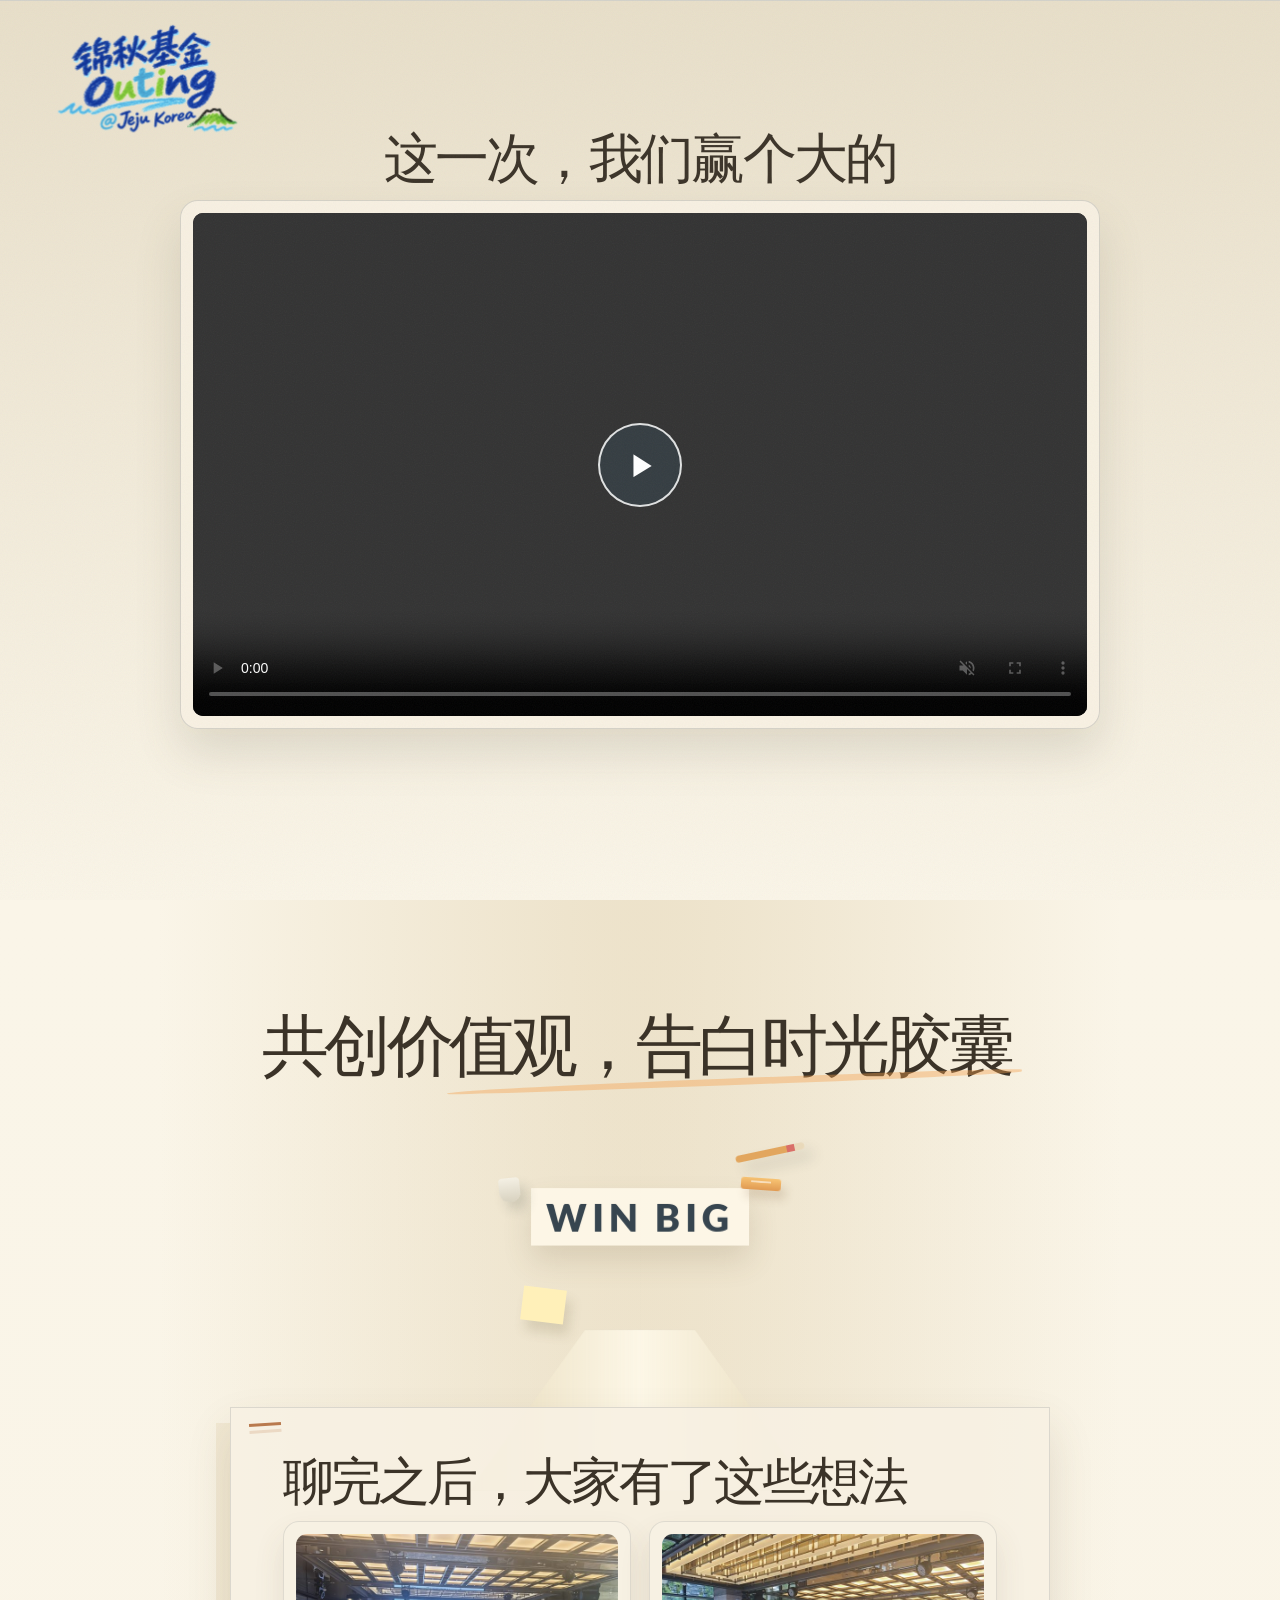
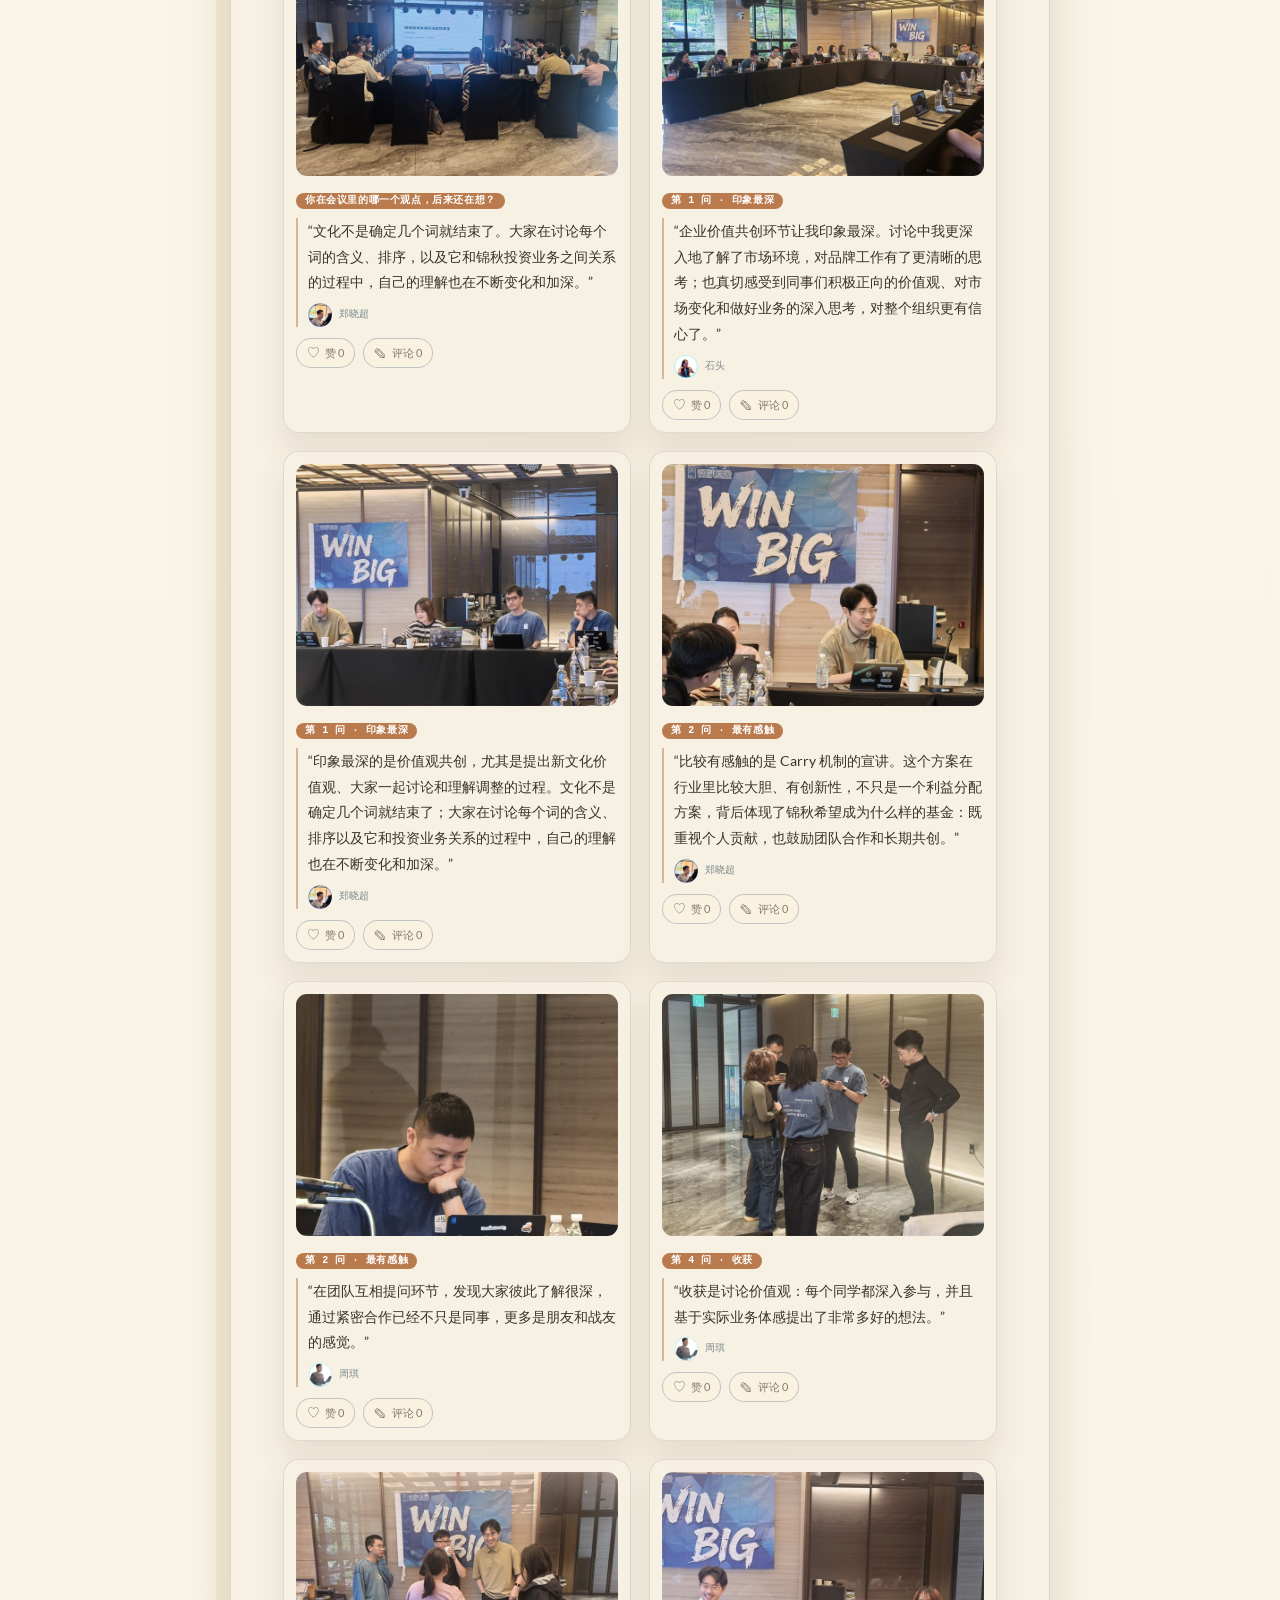
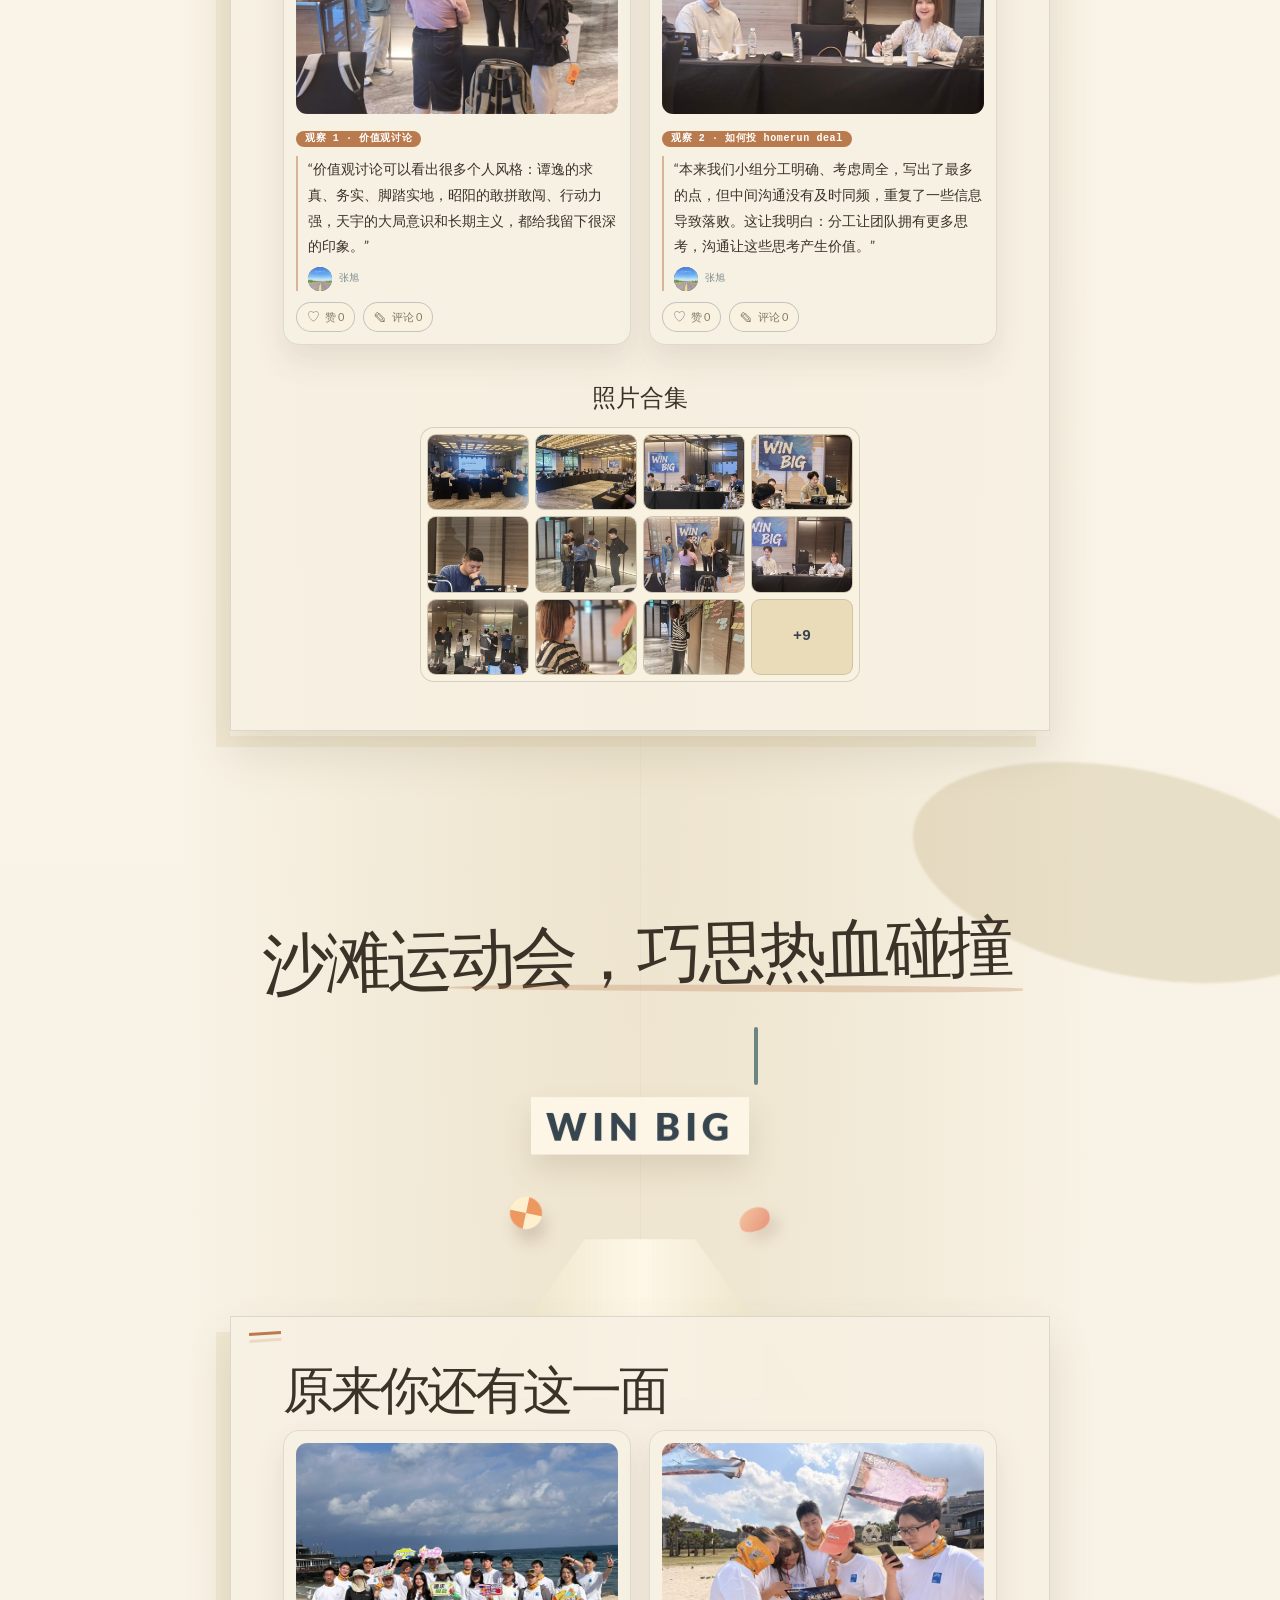
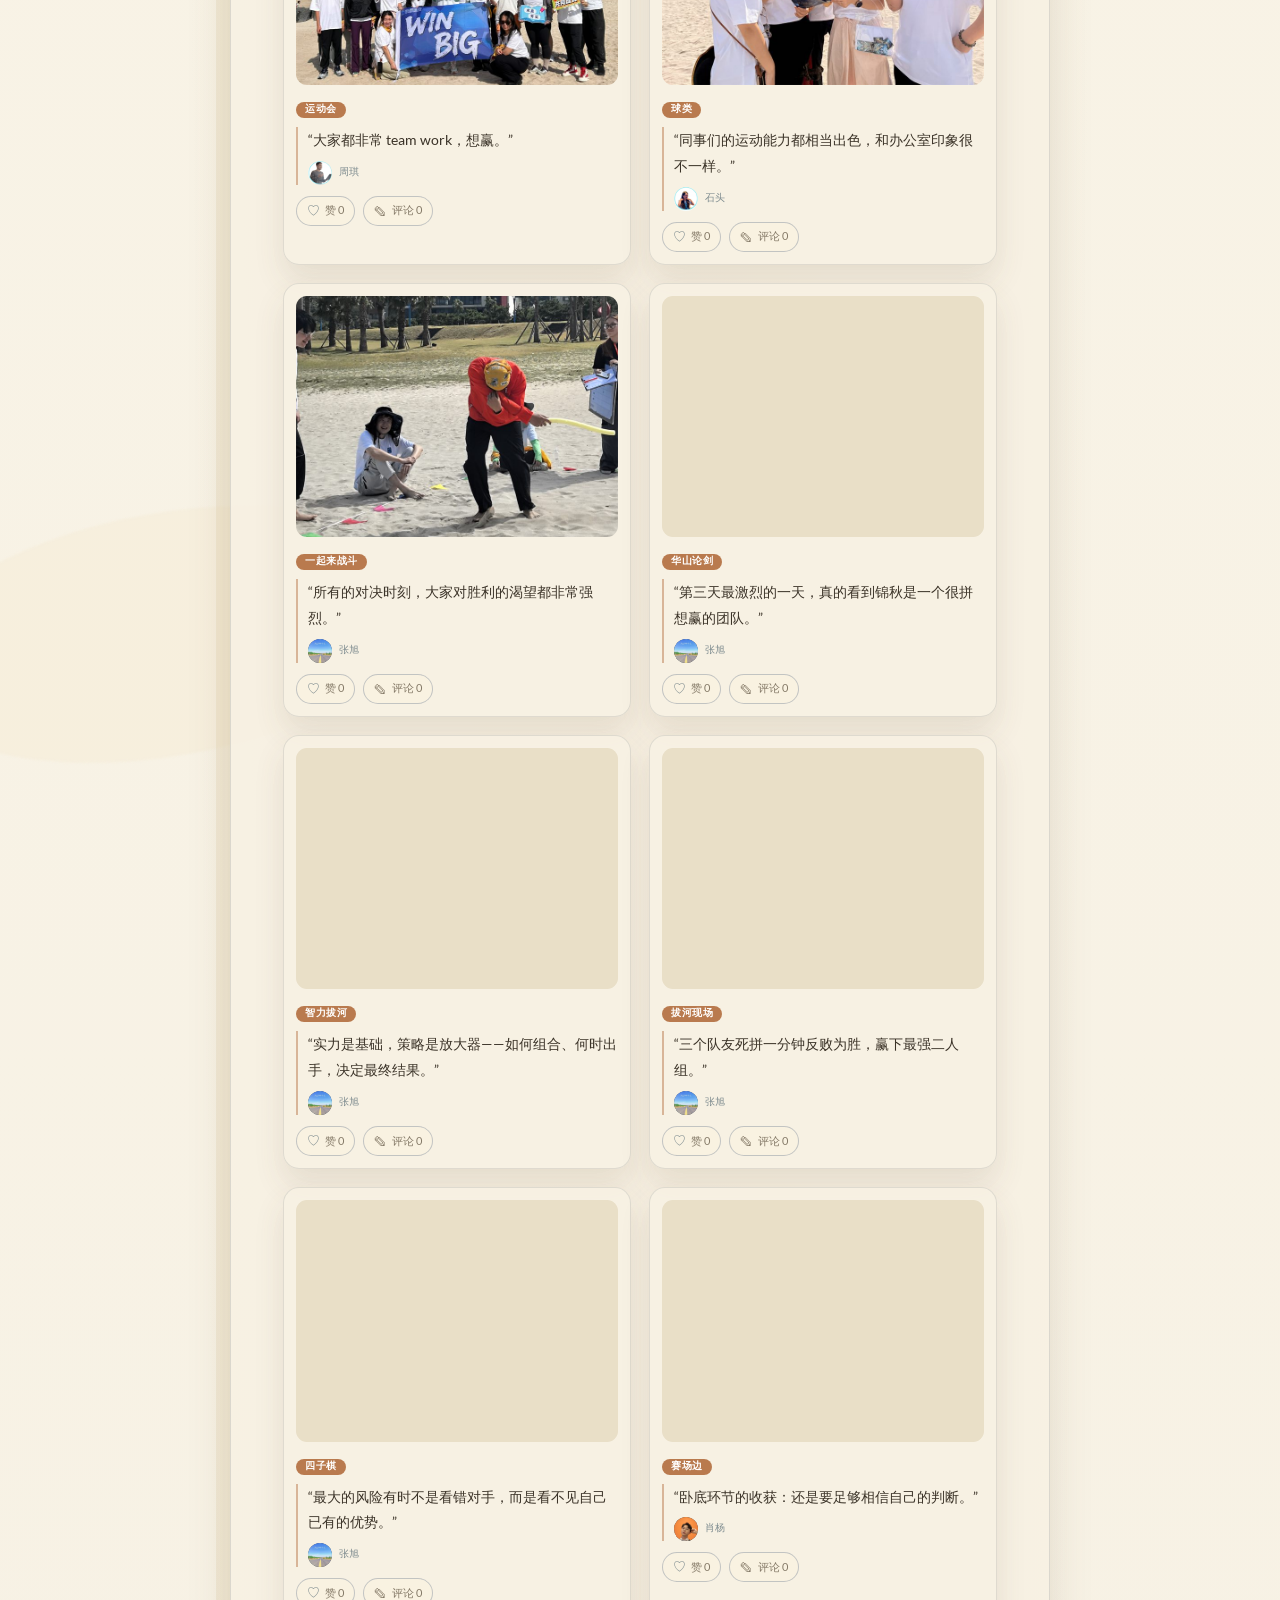
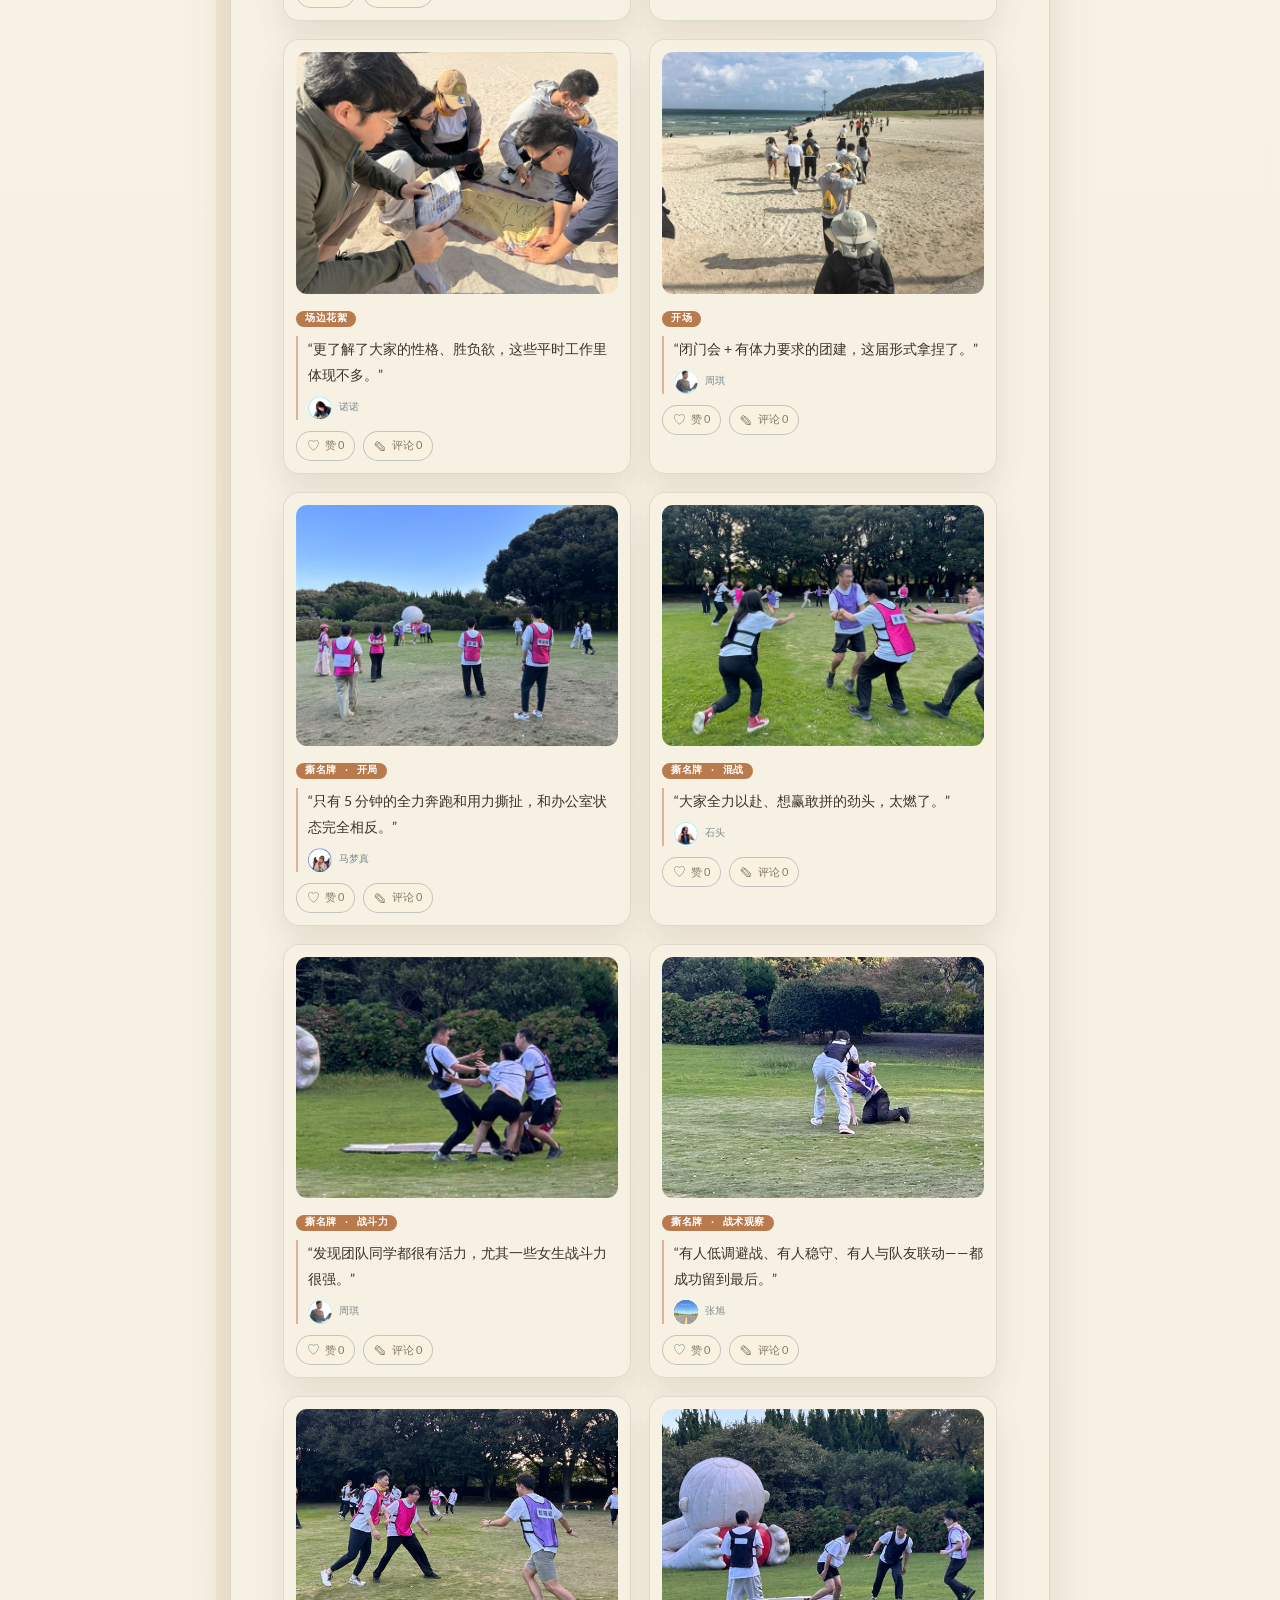
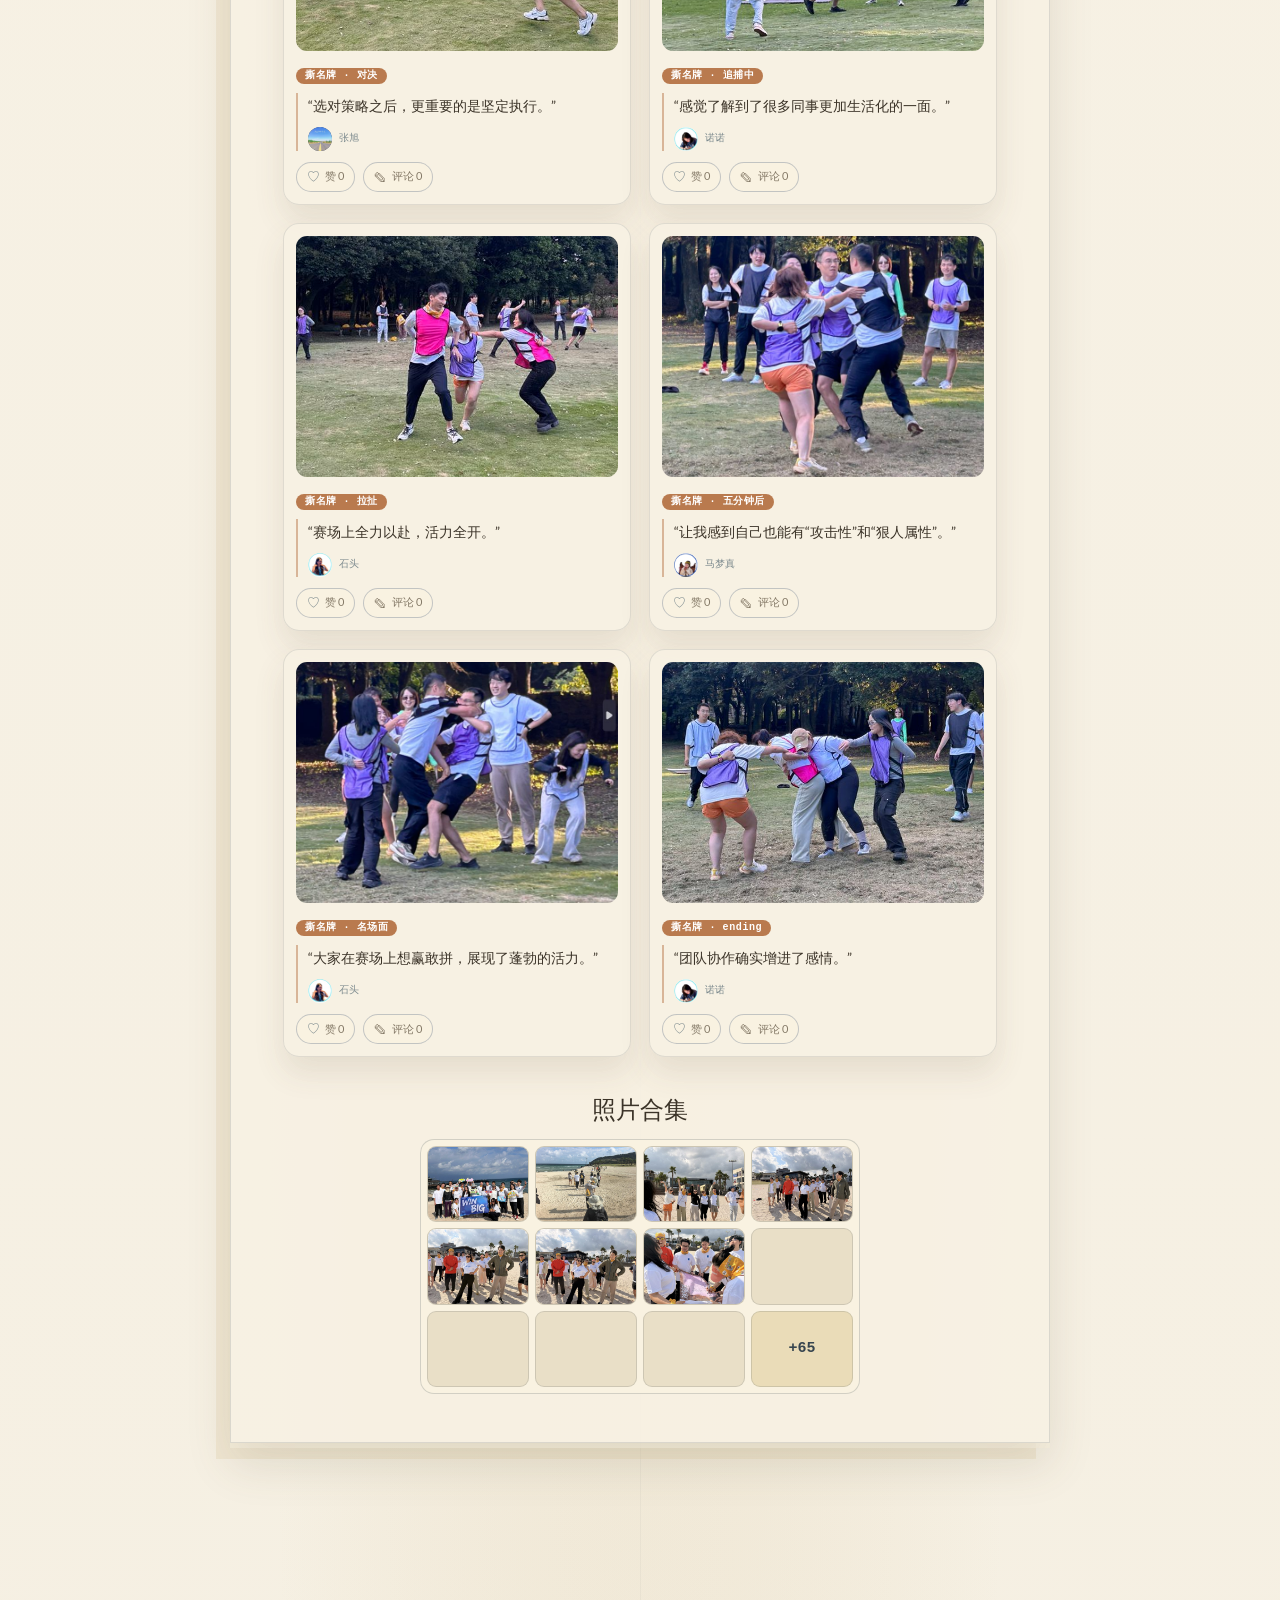
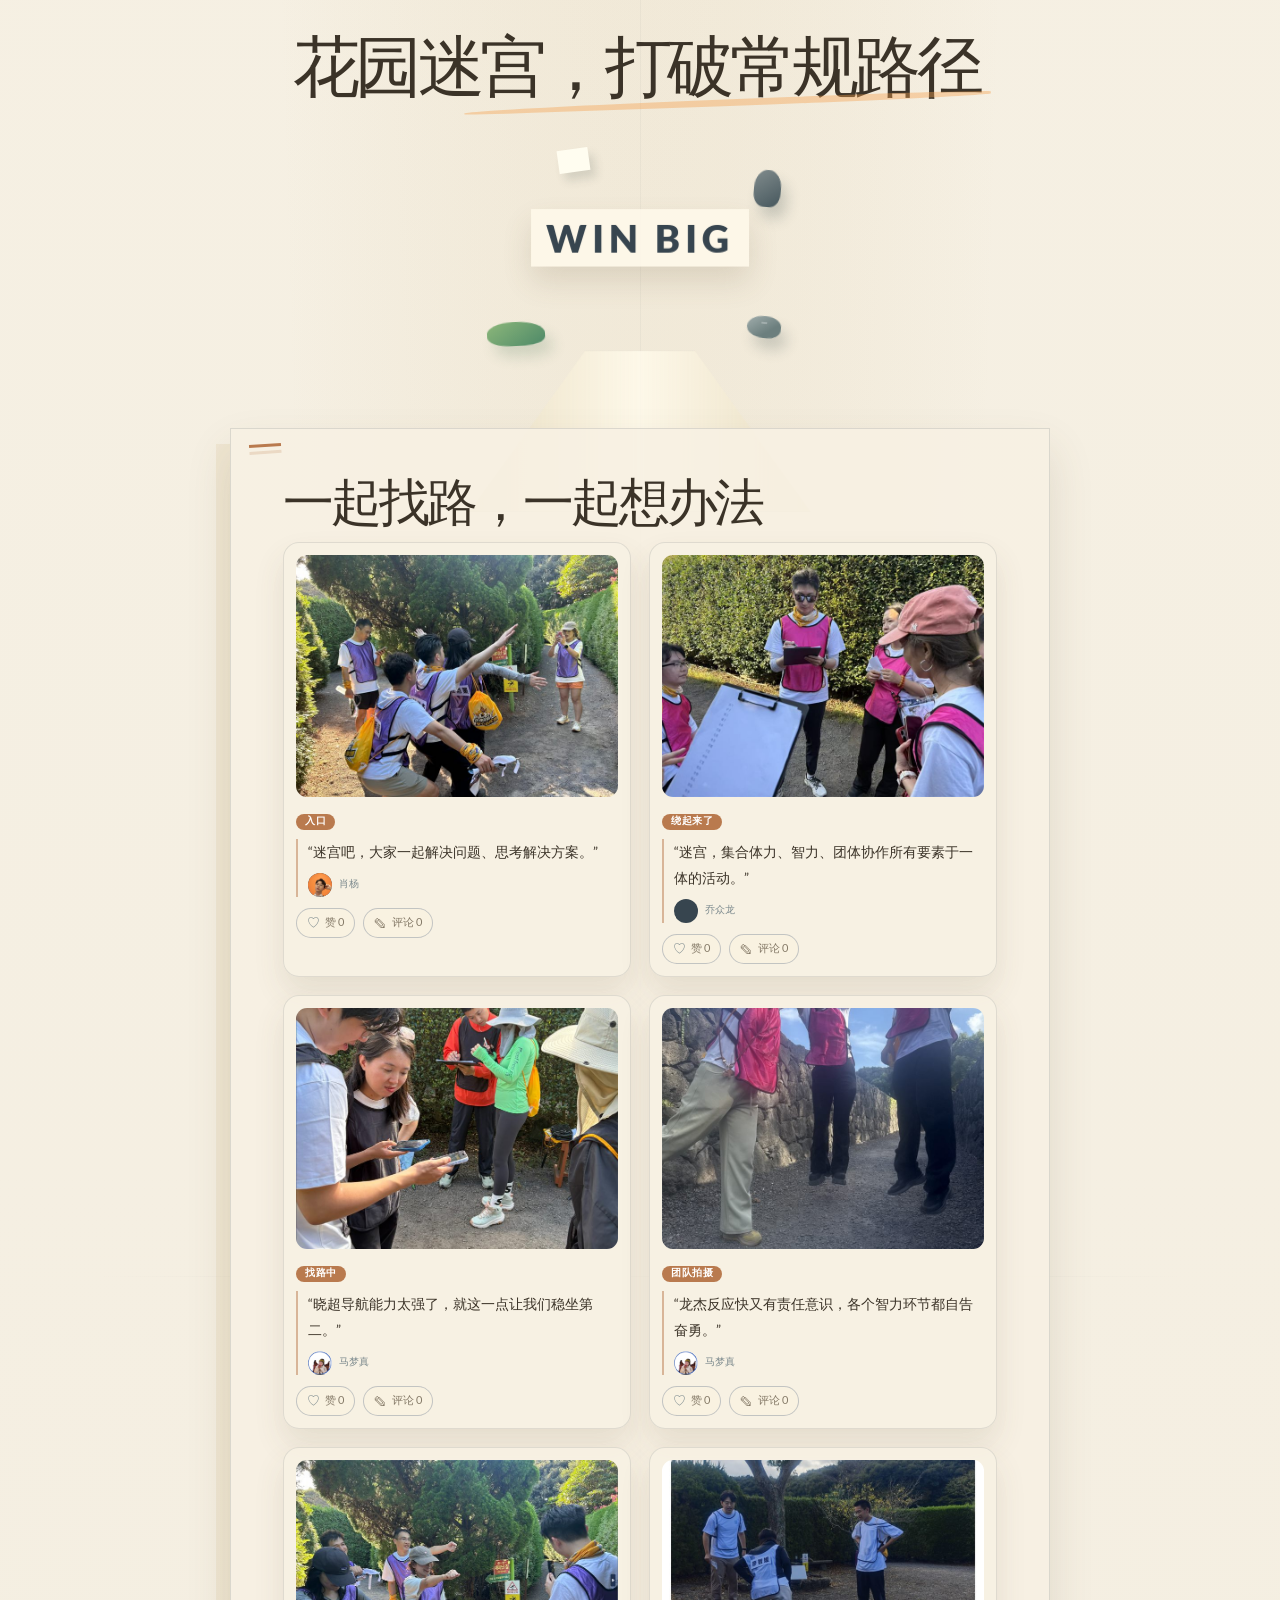
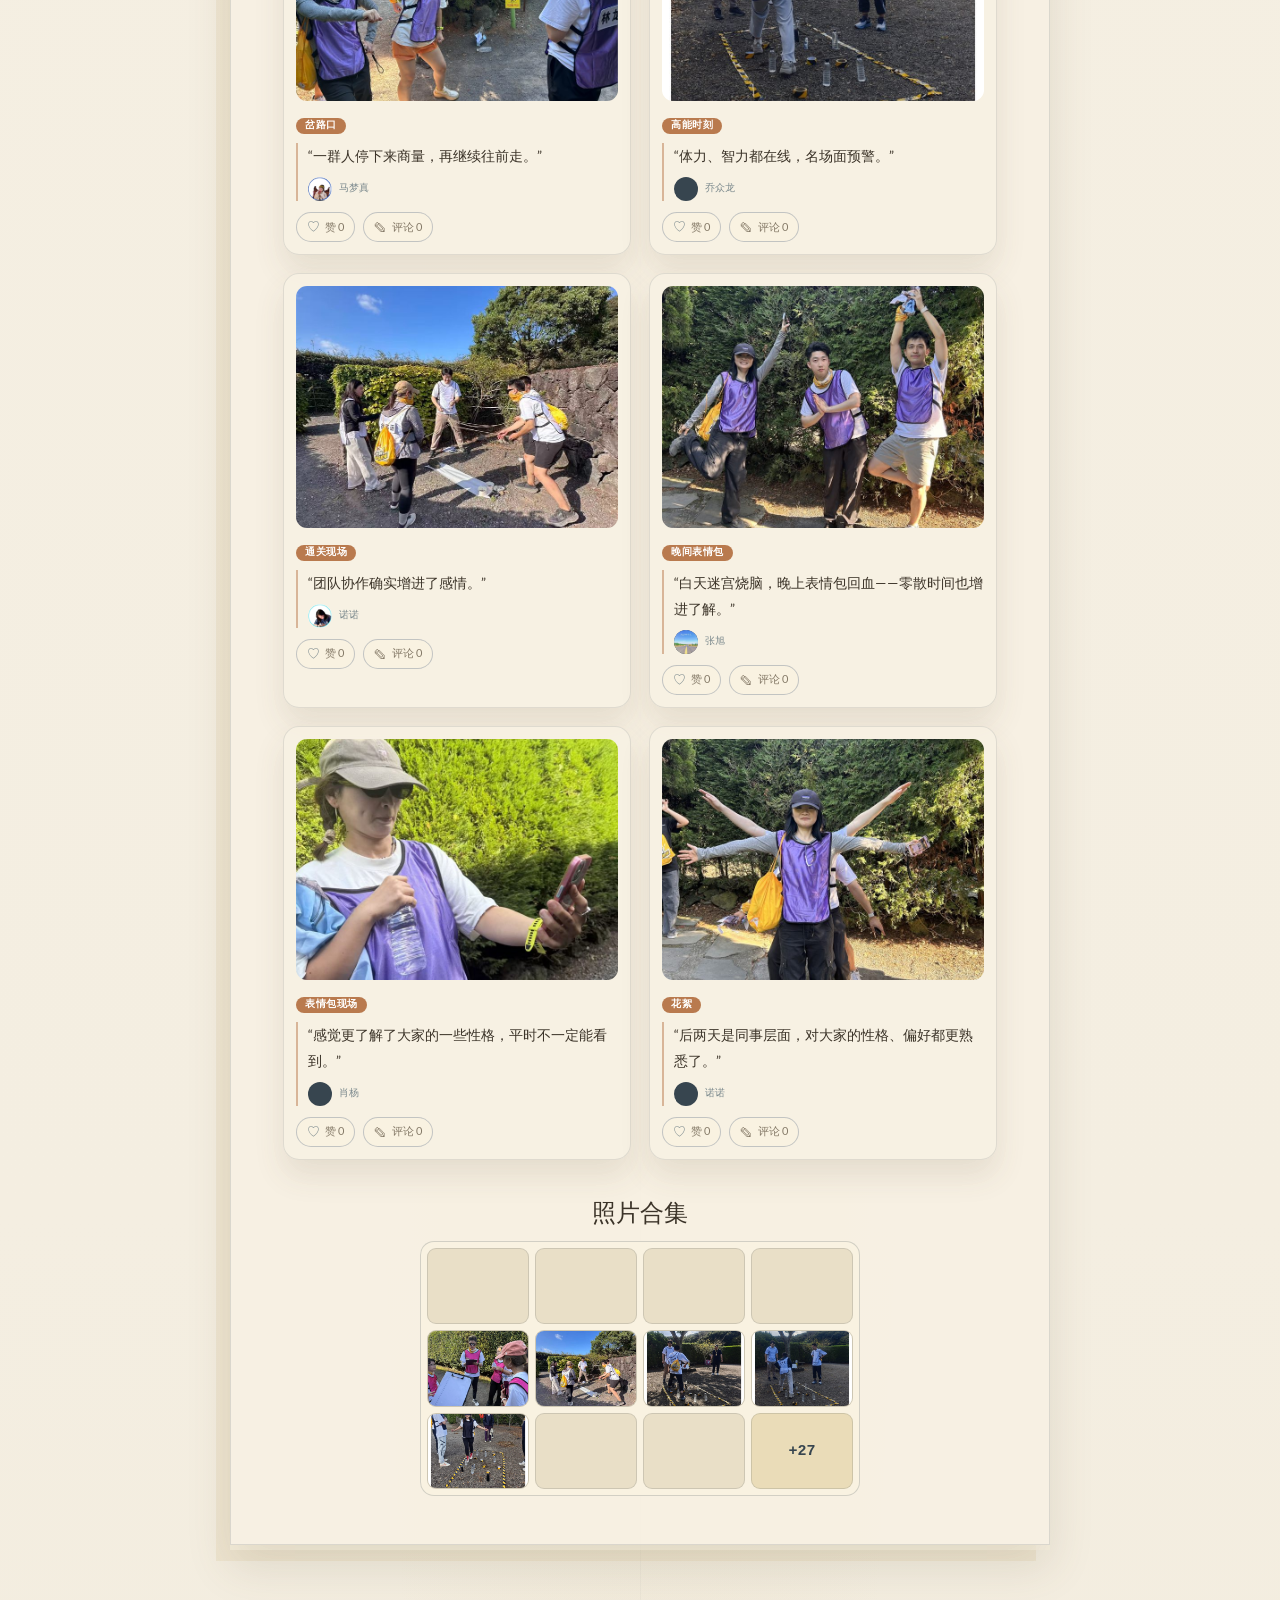
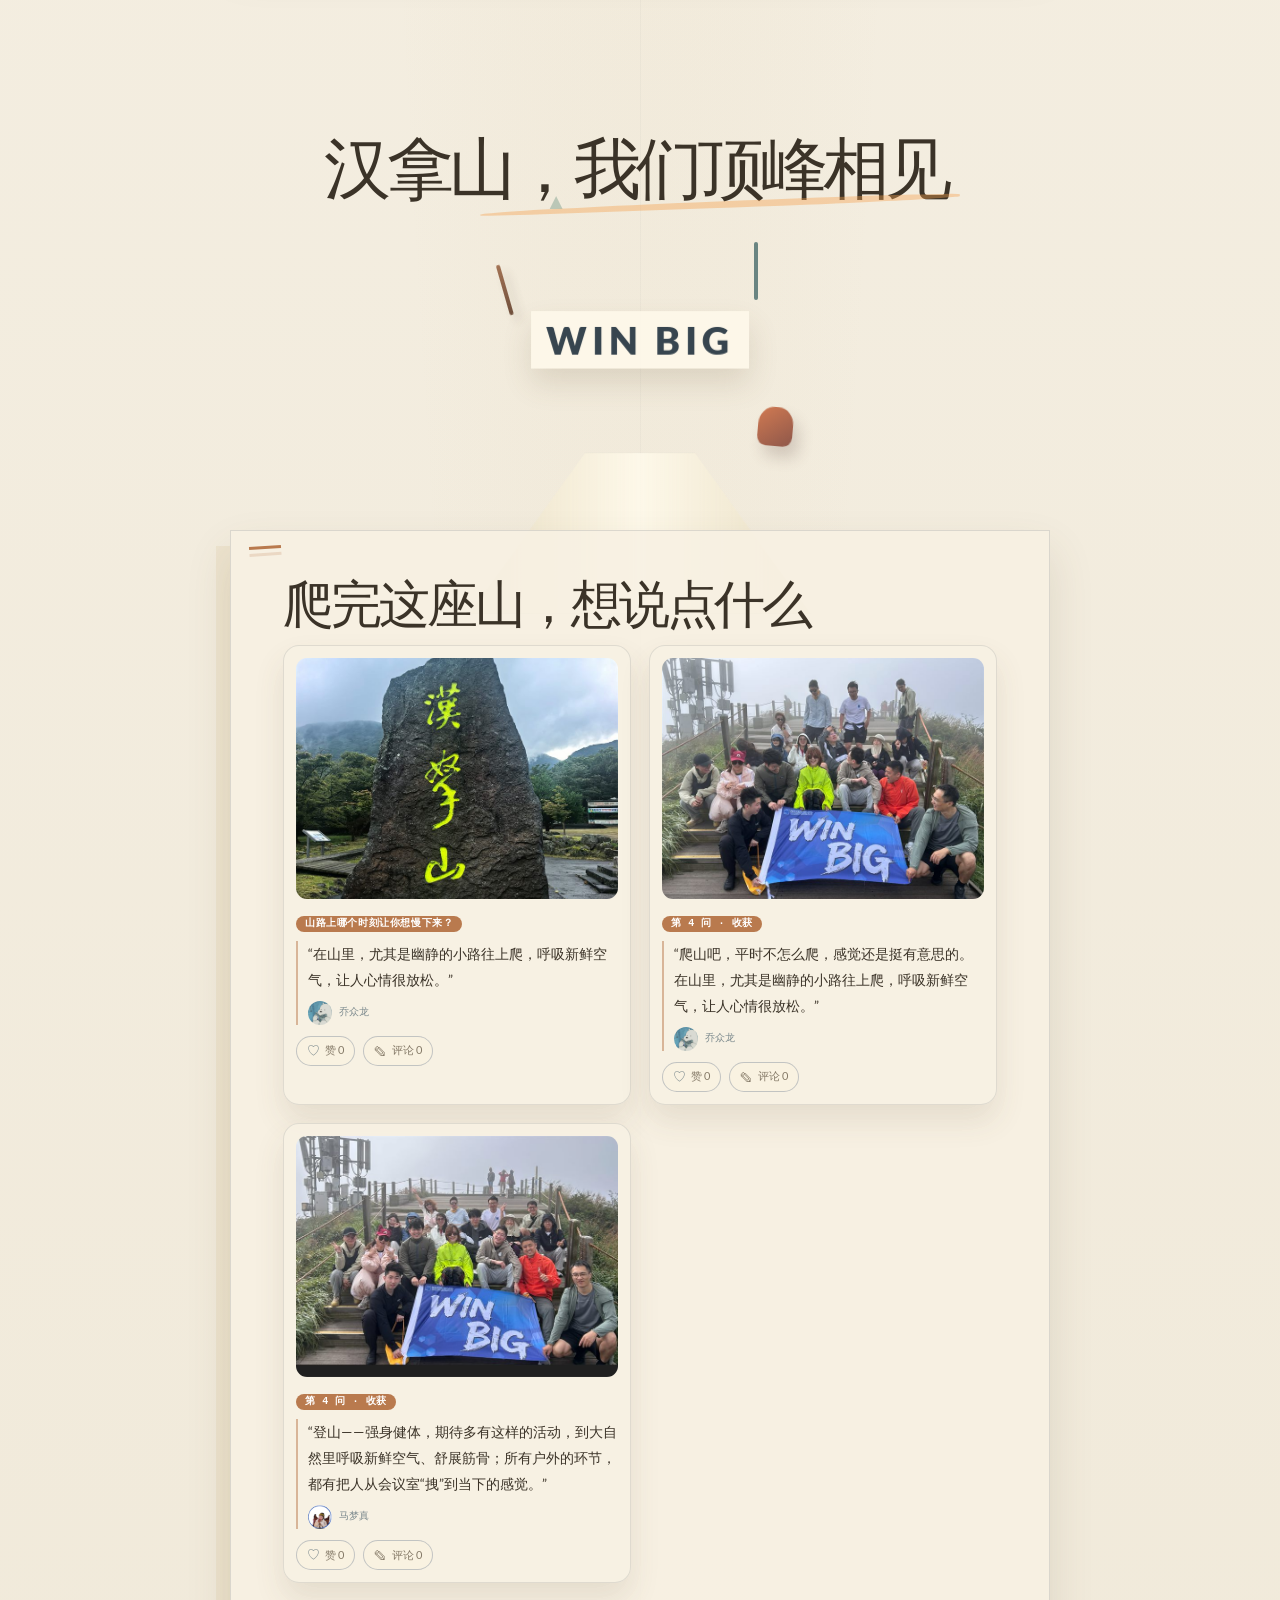
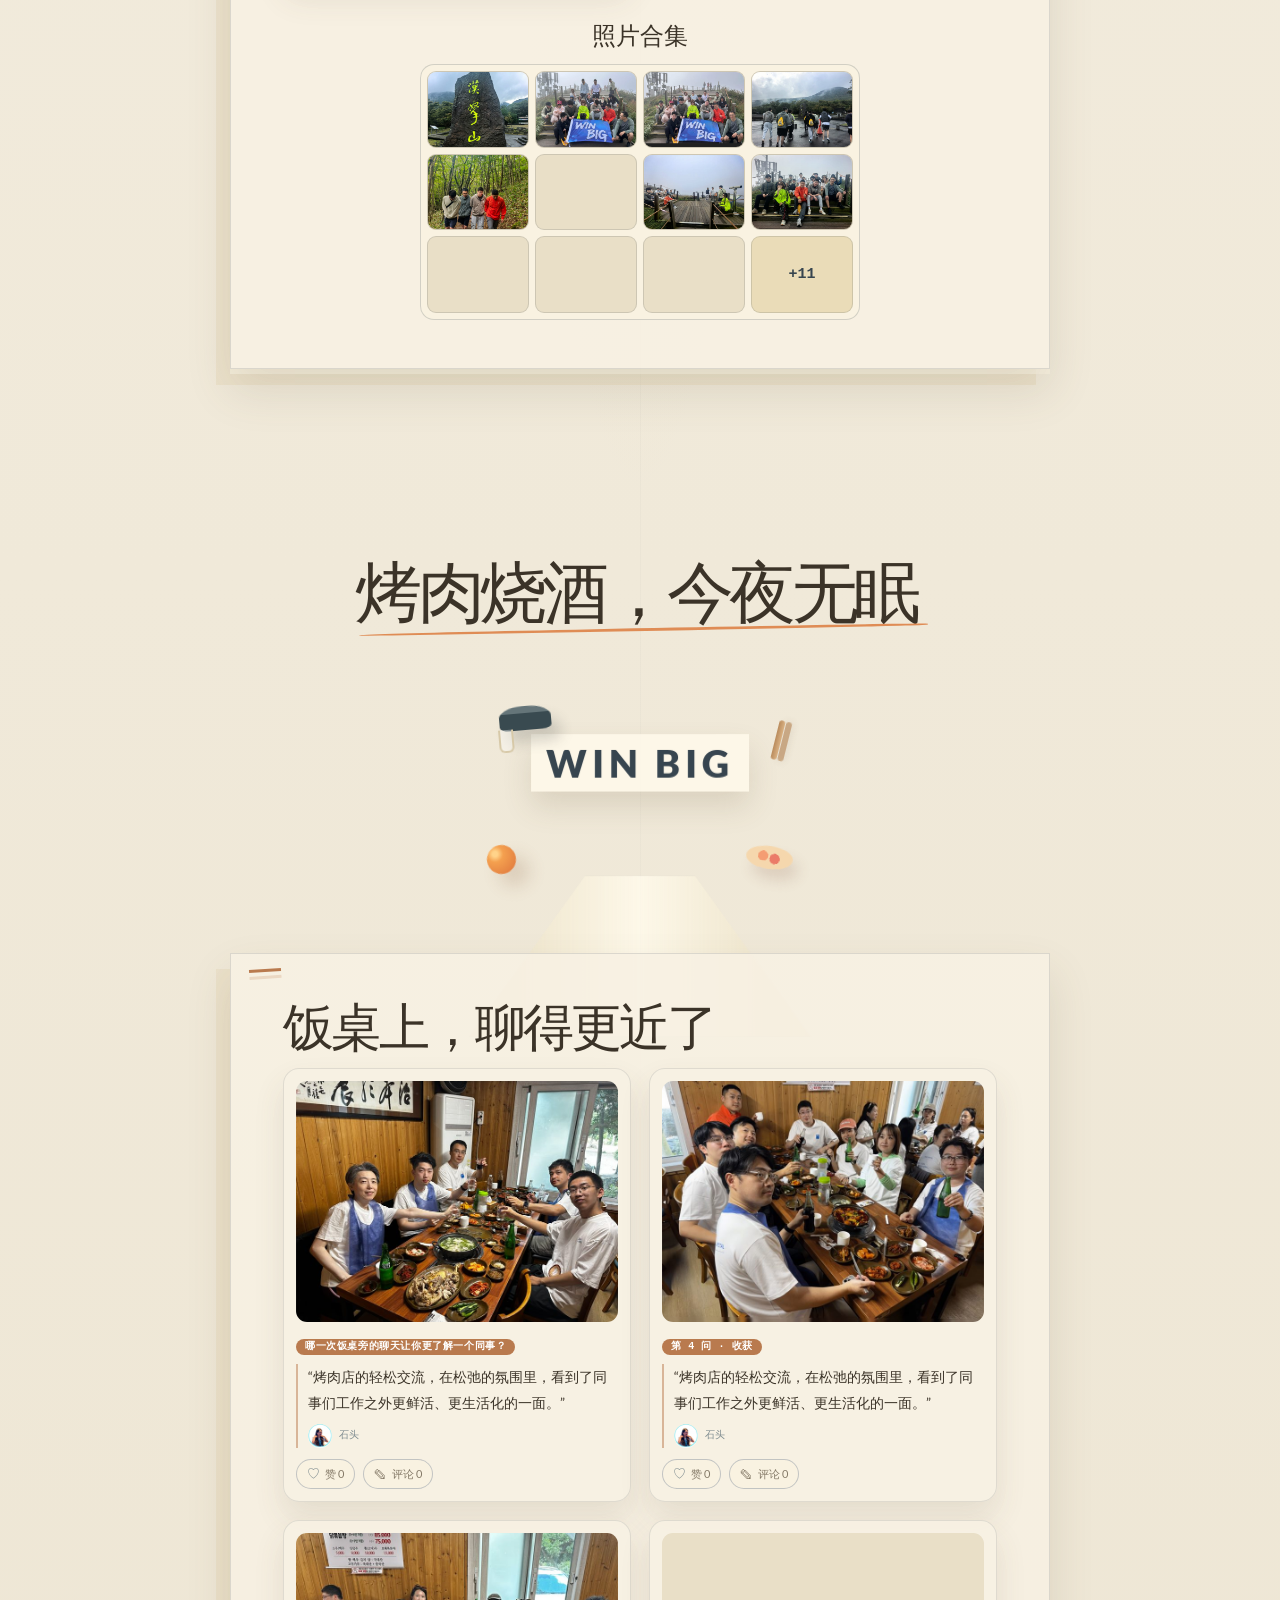
==== index.html @ 6b9a5f07 "Swap the mailbox for the hand-drawn crayon one - Use the supplied crayon mailbox on the closing scre" ====
<!doctype html>
<html lang="zh-CN">
<head>
  <meta charset="UTF-8" />
  <meta name="viewport" content="width=device-width, initial-scale=1.0" />
  <meta name="theme-color" content="#f1f7f5" />
  <meta name="robots" content="noindex, nofollow" />
  <title>WIN BIG · 锦秋基金济州岛团建相册</title>
  <link rel="icon" type="image/png" href="public/brand/jinqiu-logo.png" />
  <link rel="stylesheet" href="styles.css" />
</head>
<body>
  <section class="video-area video-hero" id="video-area" aria-labelledby="video-title">
    <header class="video-brand">
      <img src="public/brand/jinqiu-outing.png" alt="锦秋基金 Outing @Jeju Korea" width="720" height="430" />
    </header>
    <div class="video-hero-inner">
      <h2 id="video-title">这一次，我们赢个大的</h2>
      <div class="video-frame">
        <video id="final-video" autoplay muted playsinline controls preload="auto">
          <source src="public/videos/final-memory.mp4" type="video/mp4" />
          <p>你的浏览器不支持视频播放。</p>
        </video>
        <button class="video-play" id="video-play" type="button" aria-label="播放开场视频"><span>▶</span></button>
      </div>
    </div>
  </section>

  <main id="route-top">
    <section class="route-track" id="route-track" aria-label="沿着 WIN BIG 记忆步道浏览济州岛团队相册">
      <div class="route-stage" id="route-stage">
        <div class="sky-layer" aria-hidden="true"></div>
        <div class="route-background-line" aria-hidden="true"></div>

        <section class="activity-panel" id="activity-panel" aria-live="polite" aria-hidden="true"></section>
      </div>
    </section>
  </main>

  <section class="mailbox-area" id="mailbox-area" aria-labelledby="mailbox-title">
    <div class="mailbox-scene">
      <div class="postbox-scene" aria-hidden="true">
        <img class="postbox-image" id="mailbox-postbox" src="public/brand/crayon-mailbox.svg" alt="" width="308" height="383" />
        <div class="postbox-ground"><i></i><i></i><i></i></div>
      </div>
      <h2 id="mailbox-title">大家把想说的话，投进了这个信箱</h2>
      <div id="mailbox-list" class="mailbox-list"></div>
    </div>
  </section>

  <footer class="route-footer">
    <div><img src="public/brand/jinqiu-logo.png" alt="锦秋基金 Jinqiu Capital" width="431" height="570" /><span>Win Big济州岛团建相册</span></div>
  </footer>

  <audio id="bgm" loop preload="none">
    <source src="public/audio/hall-of-fame.mp3?v=2" type="audio/mpeg" />
  </audio>
  <button class="bgm-toggle" id="bgm-toggle" type="button" aria-label="播放/暂停主题曲 Hall of Fame" aria-pressed="false">
    <span class="bgm-note">♫</span>
    <span class="bgm-label">WIN BIG</span>
  </button>
  <div class="bgm-tip" id="bgm-tip" role="status" hidden>
    <strong>主题曲准备好了</strong>
    <p>浏览器拦住了自动播放。点一下页面任意位置，或点右下角的 WIN BIG 就能听到。</p>
  </div>

  <dialog class="photo-dialog" id="photo-dialog" aria-labelledby="photo-dialog-title">
    <div class="photo-dialog-inner">
      <button class="photo-dialog-close" id="photo-dialog-close" type="button" aria-label="关闭完整相册">×</button>
      <h2 id="photo-dialog-title">完整相册</h2>
      <div class="photo-dialog-grid" id="photo-dialog-grid"></div>
    </div>
  </dialog>

  <dialog class="photo-lightbox" id="photo-lightbox" aria-labelledby="photo-lightbox-title">
    <div class="photo-lightbox-inner">
      <button class="photo-lightbox-close" id="photo-lightbox-close" type="button" aria-label="关闭当前照片">×</button>
      <h2 id="photo-lightbox-title">照片放大查看</h2>
      <figure class="photo-lightbox-figure">
        <img id="photo-lightbox-image" alt="" />
      </figure>
      <div class="photo-lightbox-controls">
        <button id="photo-lightbox-prev" type="button">上一张</button>
        <span id="photo-lightbox-count">1 / 1</span>
        <button id="photo-lightbox-next" type="button">下一张</button>
      </div>
      <button class="photo-lightbox-exit" id="photo-lightbox-exit" type="button">退出当前照片</button>
    </div>
  </dialog>

  <dialog class="comment-dialog" id="comment-dialog" aria-labelledby="comment-dialog-title">
    <div class="comment-dialog-inner">
      <button class="comment-dialog-close" id="comment-dialog-close" type="button" aria-label="关闭活动留言">×</button>
      <h2 id="comment-dialog-title">欢迎JQer留下你的评论</h2>
      <blockquote class="comment-source-quote">
        <p id="comment-source-text"></p>
        <cite id="comment-source-name"></cite>
      </blockquote>
      <form id="comment-form">
        <label for="comment-name">你的称呼</label>
        <input id="comment-name" name="name" type="text" maxlength="24" placeholder="怎么称呼你？" required autocomplete="off" />
        <label for="comment-text">想为这一站留下什么？</label>
        <textarea id="comment-text" name="message" rows="4" maxlength="500" required placeholder="一个没被拍下来的细节，或此刻看到照片的感受……" aria-describedby="comment-count"></textarea>
        <div class="comment-form-footer"><span id="comment-count">0 / 500</span><button type="submit">投进信箱</button></div>
        <p class="comment-storage-note">留言只保存在这台电脑上，其他同事看不到。</p>
        <p id="comment-status" class="comment-status" role="status" aria-live="polite"></p>
      </form>
      <section class="comment-list-section" aria-labelledby="comment-list-title">
        <div class="comment-list-heading"><h3 id="comment-list-title">这一站的留言 <span id="comment-total">0</span></h3></div>
        <div id="comment-list"></div>
      </section>
    </div>
  </dialog>

  <script src="activity-data.js"></script>
  <script src="scene-details.js"></script>
  <script src="script.js"></script>
</body>
</html>
---- styles.css ----
@font-face { font-family: 'Lato'; src: url('public/fonts/lato-300.woff2') format('woff2'); font-weight: 300; font-style: normal; font-display: swap; }
@font-face { font-family: 'Lato'; src: url('public/fonts/lato-400.woff2') format('woff2'); font-weight: 400; font-style: normal; font-display: swap; }
@font-face { font-family: 'Lato'; src: url('public/fonts/lato-700.woff2') format('woff2'); font-weight: 700; font-style: normal; font-display: swap; }
@font-face { font-family: 'Lato'; src: url('public/fonts/lato-900.woff2') format('woff2'); font-weight: 900; font-style: normal; font-display: swap; }

:root {
  --sky: #f4eee1;
  --sky-deep: #e8dfc9;
  --ink: #3b3328;
  --muted: #857a68;
  --blue: #37454f;
  --blue-soft: #7c8a8e;
  --cyan: #b97a4e;
  --line: rgba(55, 69, 79, .2);
  --white: #fff;
  --display: 'Lato', 'PingFang SC', 'Microsoft YaHei', sans-serif;
  --mono: 'SFMono-Regular', Consolas, monospace;
}
* { box-sizing: border-box; }
html { scroll-behavior: smooth; scroll-padding-top: 0; }
body { margin: 0; overflow-x: hidden; color: var(--ink); background: var(--sky); font-family: 'Lato', -apple-system, BlinkMacSystemFont, 'PingFang SC', 'Microsoft YaHei', sans-serif; -webkit-font-smoothing: antialiased; }
a, button { color: inherit; font: inherit; }
a { text-decoration: none; }
button { border: 0; cursor: pointer; }
a:focus-visible, button:focus-visible, .activity-gallery:focus-visible { outline: 2px solid var(--cyan); outline-offset: 5px; }


.route-track { position: relative; height: 1600svh; background: var(--sky); }
.route-stage { position: sticky; top: 0; height: 100svh; min-height: 620px; overflow: hidden; isolation: isolate; perspective: 1400px; perspective-origin: 50% 48%; background: var(--sky); }
.sky-layer, .route-background-line { position: absolute; inset: 0; pointer-events: none; }
.sky-layer { overflow: hidden; z-index: -3; background: radial-gradient(ellipse at 50% -12%, rgba(196,168,110,.28), transparent 54%), linear-gradient(180deg, #faf5e8 0%, var(--sky) 60%, var(--sky-deep) 100%); }
.sky-layer::before, .sky-layer::after { position: absolute; content: ''; border-radius: 50%; filter: blur(1px); }
.sky-layer::before { width: 42vw; height: 19vw; left: -8vw; top: 23%; background: rgba(245,235,214,.5); transform: rotate(-10deg); }
.sky-layer::after { width: 35vw; height: 16vw; right: -6vw; top: 16%; background: rgba(196,176,128,.3); transform: rotate(12deg); }
.route-background-line { z-index: -2; opacity: .5; }
.route-background-line::before { position: absolute; left: 50%; top: 0; bottom: 0; width: 1px; content: ''; background: linear-gradient(180deg, transparent, rgba(55,69,79,.1) 30%, rgba(55,69,79,.06) 70%, transparent); }
.route-background-line::after { position: absolute; left: 7vw; right: 7vw; top: 52%; height: 1px; content: ''; background: linear-gradient(90deg, transparent, rgba(55,69,79,.18), transparent); }


.activity-panel{ position: absolute; inset: 0; opacity: 0; pointer-events: none; transform: translate3d(0, 18px, 0); transform-style: preserve-3d; backface-visibility: hidden; transition: opacity .18s linear, transform .18s linear; will-change: transform, opacity; }
.activity-panel { z-index: 3; padding: 10vh 5.8vw 6vh; }
/* 站台标题居中；照片合集在每站留言末尾 */
.road-heading { display: flex; flex-direction: column; align-items: center; gap: 20px; width: min(1240px, 89vw); margin: 0 auto 12px; text-align: center; transform: translateZ(48px); transform-style: preserve-3d; }
.road-heading h1 { margin: 0; font: 500 clamp(42px, 5.2vw, 78px)/1 var(--display); letter-spacing: -.07em; }
.road-aside { width: auto; margin-bottom: 0; }
.road-subtitle { margin: 0 0 6px; color: var(--blue); font-size: 13px; text-align: right; }
.road-description { max-width: 330px; margin: 0 0 13px; color: var(--muted); font-size: 13px; line-height: 1.75; text-align: right; }
.road-echo { padding-top: 11px; border-top: 1px solid var(--line); text-align: right; }
.road-echo-label { margin: 0 0 6px; color: var(--blue); font: 9px var(--mono); letter-spacing: .08em; }
.road-echo-quote { display: -webkit-box; max-height: 50px; margin: 0; overflow: hidden; color: var(--ink); font: 12px/1.7 var(--display); -webkit-box-orient: vertical; -webkit-line-clamp: 2; }
.road-actions { display: flex; justify-content: flex-end; align-items: center; flex-wrap: wrap; gap: 9px; margin-top: 14px; }
.road-action { min-height: 38px; padding: 9px 13px; color: var(--blue); border: 1px solid rgba(55,69,79,.35); background: rgba(255,255,255,.7); font-size: 12px; }
.road-action:hover { color: #fff; border-color: var(--cyan); background: var(--cyan); }
.road-comment-action { color: #fff; border-color: var(--blue); background: var(--blue); box-shadow: 0 8px 18px rgba(55,69,79,.18); font-weight: 700; }
.road-comment-action::before { content: '✦'; margin-right: 7px; color: #f2c79a; }
.road-action-muted { color: var(--muted); border-color: rgba(96,113,138,.3); background: rgba(245,235,214,.5); }
.road-world { position: relative; width: min(1200px, 92vw); height: min(66vh, 610px); margin: 0 auto; transform: translateZ(76px); transform-style: preserve-3d; }
.road-surface { position: absolute; z-index: 0; top: -10%; left: 50%; width: 29%; height: 120%; border: 1px solid rgba(55,69,79,.1); background: linear-gradient(90deg, rgba(224,207,160,.36), rgba(255,250,235,.86) 50%, rgba(224,207,160,.36)); clip-path: polygon(34% 0, 66% 0, 100% 100%, 0 100%); transform: translateX(-50%) rotateX(60deg) translateZ(-150px) scaleY(1.12); transform-origin: center bottom; box-shadow: 0 0 60px rgba(108,90,58,.16); }
.road-center-line { position: absolute; z-index: 1; top: 0; bottom: 0; left: 50%; width: 1px; background: linear-gradient(180deg, transparent, rgba(55,69,79,.2) 20%, rgba(185,122,78,.28) 50%, transparent 90%); transform: translateX(-50%) translateZ(-30px); }
.road-wordmark { position: absolute; z-index: 4; top: 50%; left: 50%; padding: 10px 15px; color: var(--blue); background: rgba(255,250,235,.84); font: 900 clamp(22px, 3vw, 42px)/1 Lato, sans-serif; letter-spacing: .13em; transform: translate(-50%, -50%) translateZ(75px) rotateX(8deg); box-shadow: 0 15px 30px rgba(108,90,58,.16); }
.road-interaction-sign { position: absolute; z-index: 7; top: calc(50% + 52px); left: 50%; display: flex; flex-direction: column; align-items: center; width: min(184px, 54vw); transform: translateX(-50%) translateZ(112px); transform-style: preserve-3d; }
.road-interaction-sign::before { position: absolute; z-index: -1; top: 34px; left: 50%; width: 4px; height: 58px; content: ''; border-radius: 4px; background: linear-gradient(90deg, #647276, #b7c0bd 50%, #536168); box-shadow: 4px 7px 10px rgba(66,58,44,.18); transform: translateX(-50%); }
.road-stop-face { display: grid; place-items: center; width: 43px; height: 43px; color: #fffaf0; border: 2px solid rgba(255,244,216,.9); background: linear-gradient(145deg, #f28c55, #d95843); clip-path: polygon(30% 3%, 70% 3%, 97% 30%, 97% 70%, 70% 97%, 30% 97%, 3% 70%, 3% 30%); box-shadow: 0 9px 17px rgba(177,86,58,.25); font: 900 10px/1 Lato, sans-serif; letter-spacing: .08em; transform: rotateZ(-3deg) translateZ(14px); }
.road-interaction-sign .road-comment-action { position: relative; z-index: 1; min-height: 31px; padding: 7px 10px; color: var(--blue); border: 1px solid rgba(55,69,79,.3); background: rgba(255,253,243,.94); box-shadow: 0 8px 16px rgba(92,78,54,.17); font: 700 11px/1 var(--mono); letter-spacing: .04em; white-space: nowrap; }
.road-interaction-sign .road-comment-action::before { content: none; }
.road-interaction-sign .road-comment-action:hover, .road-interaction-sign .road-comment-action:focus-visible { color: #fff; border-color: var(--blue); background: var(--blue); transform: translateY(-2px); }
.road-prop { position: absolute; z-index: 5; display: block; pointer-events: none; transform-style: preserve-3d; }
.prop-tangerine { left: 37%; bottom: 4%; width: 29px; height: 29px; border-radius: 50%; background: radial-gradient(circle at 32% 27%, #ffd38a 0 9%, #f4a04f 28%, #dd743c 100%); box-shadow: 10px 14px 18px rgba(130,87,48,.2); transform: translateZ(120px) rotateZ(-12deg); }
.prop-tangerine::before { position: absolute; top: -5px; left: 15px; width: 10px; height: 7px; content: ''; border-radius: 100% 0 100% 0; background: #6c9b67; transform: rotate(-25deg); }
.prop-tangerine::after { position: absolute; top: -3px; left: 14px; width: 3px; height: 7px; content: ''; border-radius: 3px; background: #8e623e; }
.prop-stone { right: 37%; top: 28%; width: 39px; height: 27px; border-radius: 58% 48% 42% 46%; background: linear-gradient(145deg, #78838a, #4e5b61 68%, #35454d); box-shadow: 8px 12px 18px rgba(48,60,65,.2); transform: translateZ(78px) rotateX(58deg) rotateZ(8deg); }
.prop-stone::after { position: absolute; inset: 6px 11px auto; height: 2px; content: ''; border-radius: 50%; background: rgba(255,255,255,.2); transform: rotate(-10deg); }
.photo-dialog { width: min(1180px, calc(100vw - 40px)); max-width: none; max-height: min(90svh, 900px); padding: 0; color: var(--ink); border: 1px solid var(--line); border-radius: 20px; background: #fdf9ee; box-shadow: 0 25px 80px rgba(43,36,26,.24); }
.photo-dialog::backdrop { background: rgba(43,36,26,.35); backdrop-filter: blur(4px); }
.photo-dialog-inner { position: relative; max-height: min(90svh, 900px); overflow-y: auto; padding: 43px 48px 45px; }
.photo-dialog-close { position: absolute; top: 18px; right: 22px; width: 34px; height: 34px; color: var(--blue); background: transparent; font-size: 27px; line-height: 1; }
.photo-dialog h2 { margin: 0 0 10px; font: 500 clamp(38px, 5vw, 68px)/1.1 var(--display); letter-spacing: -.07em; }
.photo-dialog-grid { display: grid; grid-template-columns: repeat(4, minmax(0, 1fr)); gap: 12px; }
.archive-photo { display: block; width: 100%; aspect-ratio: 4 / 3; padding: 5px; border: 1px solid rgba(55,69,79,.12); border-radius: 10px; background: #e9dfc7; transition: transform .2s ease, box-shadow .2s ease; }
.archive-photo img { display: block; width: 100%; height: 100%; object-fit: contain; border-radius: 6px; }
.archive-photo:hover, .archive-photo.is-focus { z-index: 1; box-shadow: 0 13px 28px rgba(88,74,52,.2); transform: translateY(-3px); }
.photo-lightbox { width: min(960px, calc(100vw - 28px)); max-width: none; max-height: min(94svh, 960px); padding: 0; color: var(--ink); border: 1px solid var(--line); border-radius: 22px; background: #fdf9ee; box-shadow: 0 28px 90px rgba(43,36,26,.3); }
.photo-lightbox::backdrop { background: rgba(43,36,26,.58); backdrop-filter: blur(7px); }
.photo-lightbox-inner { position: relative; max-height: min(94svh, 960px); overflow-y: auto; padding: 34px 40px 30px; text-align: center; }
.photo-lightbox-close { position: absolute; z-index: 2; top: 15px; right: 18px; display: grid; place-items: center; width: 38px; height: 38px; color: var(--blue); border: 1px solid var(--line); border-radius: 50%; background: rgba(255,255,255,.88); font-size: 27px; line-height: 1; }
.photo-lightbox h2 { margin: 0 0 18px; font: 500 clamp(28px, 4vw, 50px)/1.1 var(--display); letter-spacing: -.06em; }
.photo-lightbox-figure { margin: 0; }
.photo-lightbox-figure img { display: block; width: 100%; max-height: min(67svh, 660px); object-fit: contain; border: 1px solid rgba(55,69,79,.14); border-radius: 12px; background: #e9dfc7; }
.photo-lightbox-figure figcaption { margin-top: 10px; color: var(--muted); font: 10px var(--mono); letter-spacing: .05em; }
.photo-lightbox-controls { display: flex; align-items: center; justify-content: center; gap: 16px; margin-top: 18px; }
.photo-lightbox-controls button, .photo-lightbox-exit { min-height: 34px; padding: 8px 13px; color: var(--blue); border: 1px solid rgba(55,69,79,.25); border-radius: 999px; background: rgba(248,241,227,.92); font-size: 11px; }
.photo-lightbox-controls button:hover, .photo-lightbox-exit:hover { color: #fff; border-color: var(--cyan); background: var(--cyan); }
.photo-lightbox-controls button:disabled { cursor: not-allowed; opacity: .35; }
.photo-lightbox-controls span { min-width: 50px; color: var(--muted); font: 10px var(--mono); }
.photo-lightbox-exit { margin-top: 14px; color: var(--muted); background: transparent; }
.comment-dialog { width: min(720px, calc(100vw - 40px)); max-width: none; max-height: min(88svh, 850px); padding: 0; color: var(--ink); border: 1px solid var(--line); border-radius: 20px; background: #fdf9ee; box-shadow: 0 25px 80px rgba(43,36,26,.24); }
.comment-dialog::backdrop { background: rgba(43,36,26,.35); backdrop-filter: blur(4px); }
.comment-dialog-inner { position: relative; max-height: min(88svh, 850px); overflow-y: auto; padding: 43px 50px 38px; }
/* 只有内层滚动。外层 dialog 被浏览器默认设为 overflow:auto，
   而它上下各有 1px 边框，内容区比内层矮 2px，于是外层也会冒出
   一条滚动条，和内层那条叠成两条。这里把外层锁死。 */
.photo-dialog, .photo-lightbox, .comment-dialog { overflow: hidden; }
.comment-dialog-close { position: absolute; top: 20px; right: 24px; width: 32px; height: 32px; color: var(--blue); background: rgba(255,255,255,.85); border-radius: 50%; font-size: 26px; line-height: 1; }
.comment-dialog h2 { margin: 0 0 25px; font: 500 clamp(35px, 4.5vw, 56px)/1.1 var(--display); letter-spacing: -.07em; }
.comment-source-quote { margin: 0 0 28px; padding: 16px 20px; border-left: 2px solid var(--cyan); border-radius: 0 12px 12px 0; background: var(--sky); }
.comment-source-quote p { margin: 0; color: var(--ink); font: 16px/1.85 var(--display); }
.comment-source-quote cite { display: block; margin-top: 10px; color: var(--blue-soft); font: 10px var(--mono); font-style: normal; letter-spacing: .04em; }
#comment-form label { display: block; margin: 16px 0 8px; font-size: 13px; font-weight: 500; }
#comment-form label span { color: var(--muted); font-size: 11px; font-weight: 400; }
#comment-form input, #comment-form textarea { display: block; width: 100%; padding: 11px 13px; color: var(--ink); border: 1px solid var(--line); border-radius: 10px; background: var(--sky); font-size: 14px; line-height: 1.7; }
#comment-form input { max-width: 300px; }
#comment-form textarea { min-height: 118px; resize: vertical; }
#comment-form input:focus, #comment-form textarea:focus { outline: 2px solid rgba(185,122,78,.35); outline-offset: 2px; }
.comment-form-footer { display: flex; align-items: center; justify-content: space-between; gap: 20px; margin-top: 12px; color: var(--muted); font: 10px var(--mono); }
.comment-form-footer button { padding: 10px 15px; color: #fff; border-radius: 10px; background: var(--blue); font-size: 12px; }
.comment-form-footer button:hover { background: var(--cyan); }
.comment-form-footer button span { margin-left: 10px; }
.comment-status { min-height: 20px; margin: 12px 0 0; color: var(--blue); font-size: 12px; line-height: 1.7; }
.comment-storage-note { margin: 14px 0 0; color: var(--muted); font-size: 13px; line-height: 1.7; }
.comment-status.is-error { color: #a92c2c; }
.comment-list-section { margin-top: 30px; }
.comment-list-heading { display: flex; align-items: baseline; justify-content: space-between; gap: 15px; padding-bottom: 13px; border-bottom: 1px solid var(--line); }
.comment-list-heading h3 { margin: 0; font: 500 22px var(--display); }
.comment-list-heading h3 span { color: var(--blue); font: 11px var(--mono); }
.comment-list-heading > span { color: var(--muted); font: 10px var(--mono); }
.comment-empty { padding: 24px 0; color: var(--muted); border-bottom: 1px solid var(--line); }
.comment-empty strong { display: block; color: var(--ink); font: 22px/1.5 var(--display); }
.comment-empty p { margin: 7px 0 0; font-size: 12px; line-height: 1.8; }
.comment-card { padding: 20px 0 14px; border-bottom: 1px solid var(--line); }
.comment-card-head { display: flex; align-items: center; gap: 9px; font-size: 13px; }
.comment-avatar { display: grid; place-items: center; width: 30px; height: 30px; color: var(--blue); border-radius: 50%; background: #eadfc6; font-size: 12px; }
.comment-card-head time { margin-left: auto; color: var(--muted); font: 10px var(--mono); }
.comment-body { margin: 12px 0 9px 39px; white-space: pre-wrap; overflow-wrap: anywhere; font-size: 14px; line-height: 1.85; }
.comment-delete { display: block; margin-left: auto; padding: 4px 0; color: var(--muted); background: transparent; font-size: 10px; text-decoration: underline; text-underline-offset: 3px; }



.route-footer { display: flex; align-items: center; justify-content: space-between; gap: 24px; padding: 28px 4.5vw; color: #e9ddc0; background: #3a2f22; font-size: 11px; }
.route-footer div { display: flex; align-items: center; gap: 13px; }
.route-footer img { display: block; width: 34px; height: auto; }
.route-footer > span { color: rgba(233,221,192,.7); }

@media (max-width: 800px) {
  .route-stage { min-height: 560px; }
  .activity-panel { padding: 105px 17px 50px; }
  .road-heading { width: auto; margin: 0 0 8px; gap: 14px; }
  .road-heading h1 { font-size: 43px; }
  .road-aside { width: auto; margin: 0; }
  .road-interaction-sign { top: calc(50% + 39px); transform: translateX(-50%) translateZ(72px) scale(.86); }
  .road-subtitle, .road-description, .road-echo { text-align: left; }
  .road-description { max-width: 280px; font-size: 12px; }
  .road-echo-quote { max-width: 330px; font-size: 12px; }
  .road-actions { justify-content: flex-start; gap: 8px; }
  .road-action { min-height: 40px; padding: 10px 12px; font-size: 12px; }
  .road-world { width: 100%; height: min(52svh, 430px); }
  .road-surface { width: 32%; }
  .road-wordmark { padding: 7px 9px; font-size: 18px; }
  .activity-gallery-shell { width: 100%; }
  .activity-gallery { height: min(37svh, 360px); }
  .activity-gallery-track { min-height: 0; }
  .activity-photo { padding: 7px; }
  .activity-photo img { height: auto; max-height: 100%; align-self: center; }
  .photo-dialog { width: calc(100vw - 24px); max-height: 92svh; }
  .photo-dialog-inner { max-height: 92svh; padding: 35px 15px 28px; }
  .photo-dialog h2 { font-size: 40px; }
  .photo-dialog-grid { grid-template-columns: repeat(2, minmax(0, 1fr)); gap: 7px; }
  .photo-dialog-close { top: 12px; right: 13px; }
  .photo-lightbox { width: calc(100vw - 16px); max-height: 94svh; }
  .photo-lightbox-inner { max-height: 94svh; padding: 29px 12px 22px; }
  .photo-lightbox-close { top: 9px; right: 9px; width: 34px; height: 34px; }
  .photo-lightbox h2 { margin-bottom: 13px; font-size: 34px; }
  .photo-lightbox-figure img { max-height: 62svh; border-radius: 9px; }
  .photo-lightbox-controls { gap: 8px; margin-top: 13px; }
  .photo-lightbox-controls button, .photo-lightbox-exit { padding: 8px 10px; }
  .video-brand { padding: 16px 20px; }
  .video-area { padding: 76px 0 84px; }
  .video-hero { min-height: 100svh; padding: 65px 0 58px; }
  .video-hero .video-frame { margin-bottom: 0; }
  .comment-dialog { width: calc(100vw - 24px); max-height: 92svh; }
  .comment-dialog-inner { max-height: 92svh; padding: 35px 20px 28px; }
  .comment-dialog-close { top: 12px; right: 13px; }
  .comment-dialog h2 { margin-bottom: 19px; font-size: 40px; }
  .comment-source-quote { margin-bottom: 23px; padding: 13px 15px; }
  .comment-source-quote p { font-size: 14px; line-height: 1.75; }
  #comment-form input, #comment-form textarea { font-size: 16px; }
  .comment-body { margin-left: 0; }
  .route-footer { flex-wrap: wrap; padding: 24px; }
  .route-footer > span { width: 100%; }
}
@media (prefers-reduced-motion: reduce) {
  html, .activity-gallery { scroll-behavior: auto; }
  *, *::before, *::after { transition: none !important; }
  .route-stage { perspective: none; }
  .activity-panel, .road-heading, .road-world, .road-prop { transform: none !important; }
  .road-wordmark { transform: translate(-50%, -50%) !important; }
  .road-surface, .road-center-line, .road-interaction-sign { transform: translateX(-50%) !important; }
}

/* Continuous content walkway: each station now grows with its complete feedback. */
.route-track { height: auto !important; background: var(--sky); }
.route-stage { position: relative; top: auto; height: auto; min-height: 0; overflow: visible; perspective: 1400px; }
/* 第二页（开场页）已删除；济州岛图形现在只用作汉拿山小方块的背景 */
.activity-panel { position: relative; inset: auto; z-index: 3; padding: 0; opacity: 1 !important; pointer-events: auto !important; transform: none !important; }
.activity-station { position: relative; width: min(1280px, 92vw); margin: 0 auto; padding: 110px 0 78px; transform-style: preserve-3d; }
.road-heading { transform: translateZ(48px); }
.scene-title { position: relative; display: inline-block; padding: 0 8px 8px 0; }
.scene-title::after { position: absolute; right: -4px; bottom: 0; content: ''; width: 76%; height: 7px; border-radius: 90% 25% 60% 15%; background: rgba(245,160,79,.4); transform: rotate(-2deg); }
.scene-title-beach { transform: rotate(-1.5deg); }
.scene-title-beach::after { background: rgba(185,122,78,.28); transform: rotate(2deg); }
.scene-title-tag { text-shadow: 3px 3px 0 rgba(239,130,93,.2); }
.scene-title-tag::after { height: 12px; background: rgba(235,108,83,.2); clip-path: polygon(0 10%, 16% 0, 31% 16%, 48% 3%, 67% 20%, 84% 4%, 100% 12%, 94% 100%, 73% 85%, 56% 100%, 35% 84%, 15% 100%); }
.scene-title-food::after { width: 100%; height: 3px; background: #df8c55; transform: rotate(-1deg); }
.scene-title-mountain::before { position: absolute; left: 35%; bottom: -1px; content: '▲'; color: rgba(71,125,107,.32); font-size: 22px; transform: translateY(3px); }
.scene-feature-label { margin: 13px 0 5px; color: #d1764d; font: 10px var(--mono); letter-spacing: .1em; }
.scene-feature-text { margin: 0; color: var(--muted); font-size: 12px; line-height: 1.7; }
.road-world { height: 240px; }
.road-interaction-sign { top: calc(50% + 52px); }
.road-stop-face { white-space: nowrap; }
.station-echo { position: relative; width: min(820px, calc(100% - 100px)); margin: 70px auto 0; padding: 43px 52px 48px; border: 1px solid rgba(55,69,79,.14); background: rgba(248,241,227,.92); box-shadow: 0 26px 38px rgba(96,84,60,.12), 0 6px 0 rgba(255,255,255,.72), -15px 18px 0 rgba(196,176,128,.34); transform: translateZ(45px); }
.station-echo::before { position: absolute; top: 15px; left: 18px; width: 32px; height: 3px; content: ''; background: var(--cyan); box-shadow: 0 7px 0 rgba(185,122,78,.2); transform: rotate(-4deg); }
.station-echo h2 { margin: 0 0 12px; font: 500 clamp(30px, 4vw, 51px)/1.15 var(--display); letter-spacing: -.06em; }
.station-source-quote { margin: 0 0 30px; padding: 17px 21px; border-left: 3px solid var(--cyan); background: rgba(226,209,164,.62); }
.station-source-quote p { margin: 0; color: var(--ink); font: 17px/1.85 var(--display); }
.station-source-quote cite { display: block; margin-top: 10px; color: var(--blue-soft); font: 10px var(--mono); font-style: normal; }
.highlight-list { display: grid; gap: 14px; }
.highlight-card { padding: 19px 20px 14px; border: 1px solid rgba(55,69,79,.12); background: rgba(248,241,227,.93); box-shadow: 0 12px 22px rgba(96,84,60,.1); transition: box-shadow .2s ease, transform .2s ease; }
.highlight-card:hover { box-shadow: 0 18px 30px rgba(96,84,60,.16); transform: translateY(-2px); }
.highlight-head { display: flex; align-items: center; justify-content: space-between; gap: 12px; min-height: 34px; }
.highlight-who { display: flex; align-items: center; gap: 9px; min-width: 0; }
.highlight-who strong { font: 500 18px/1 var(--display); }
.highlight-avatar, .variety-avatar, .source-avatar { display: grid; place-items: center; flex: 0 0 auto; overflow: hidden; color: #fff; background: var(--blue); border-radius: 50%; font-size: 12px; }
.highlight-avatar { width: 34px; height: 34px; }
.variety-avatar { width: 24px; height: 24px; }
.source-avatar { width: 22px; height: 22px; }
.highlight-avatar img, .variety-avatar img, .source-avatar img { display: block; width: 100%; height: 100%; object-fit: cover; }
.highlight-text { margin: 13px 0 0; color: var(--ink); font-size: 14px; line-height: 2; }
.station-source-cite { display: flex; align-items: center; gap: 8px; }
.source-cite-copy { min-width: 0; }
.station-echo-final { margin-top: 30px; }
/* Scene-specific Jeju props: light CSS 3D, no external assets. */
.road-prop { z-index: 6; }
.prop-pencil { right: 36%; top: 22%; width: 70px; height: 7px; border-radius: 5px; background: linear-gradient(90deg, #e2a65e 0 75%, #d96f68 75% 86%, #e9d9ba 86%); box-shadow: 7px 10px 14px rgba(65,76,73,.18); transform: translateZ(110px) rotateZ(-12deg); }
.prop-pencil::after { position: absolute; right: -7px; top: 0; content: ''; border-top: 3.5px solid transparent; border-bottom: 3.5px solid transparent; border-left: 8px solid #536069; }
.prop-note { left: 40%; bottom: 6%; width: 43px; height: 34px; background: #fff0b9; box-shadow: 6px 10px 12px rgba(100,86,48,.17); transform: translateZ(110px) rotateZ(7deg); }
.prop-note::after { position: absolute; left: 8px; top: 11px; width: 25px; height: 2px; content: ''; background: rgba(77,109,112,.38); box-shadow: 0 7px rgba(77,109,112,.25); }
.prop-ball { left: 39%; bottom: 7%; width: 32px; height: 32px; border-radius: 50%; background: conic-gradient(#ed9860 0 25%, #fff0cd 25% 50%, #ed9860 50% 75%, #fff0cd 75%); box-shadow: 7px 12px 15px rgba(105,77,57,.2); transform: translateZ(125px) rotateZ(12deg); }
.prop-flag, .prop-flag-mountain { right: 40%; top: 9%; width: 4px; height: 58px; border-radius: 4px; background: #6a8582; transform: translateZ(95px); }
.prop-flag::after { position: absolute; left: 3px; top: 1px; width: 32px; height: 18px; content: ''; padding: 4px 5px; color: #fff; background: #ec9060; font: 8px var(--mono); clip-path: polygon(0 0, 100% 10%, 83% 100%, 0 82%); }
.prop-shell { right: 39%; bottom: 6%; width: 31px; height: 23px; border-radius: 65% 45% 55% 35%; background: linear-gradient(135deg, #f4c7a3, #e69278); box-shadow: 7px 10px 14px rgba(112,73,60,.15); transform: translateZ(100px) rotateZ(-14deg); }
.prop-hedge { left: 37%; bottom: 5%; width: 58px; height: 24px; border-radius: 45% 50% 35% 40%; background: linear-gradient(145deg, #8cb77a, #4e8968); box-shadow: 7px 11px 14px rgba(58,103,70,.18); transform: translateZ(95px) rotateZ(-3deg); }
.prop-dol { right: 38%; top: 22%; width: 27px; height: 37px; border-radius: 48% 48% 38% 38%; background: linear-gradient(145deg, #818c8d, #46575d); box-shadow: 7px 11px 14px rgba(48,64,67,.21); transform: translateZ(100px) rotateZ(5deg); }
.prop-dol::after { position: absolute; top: 13px; left: 7px; width: 4px; height: 4px; content: ''; border-radius: 50%; background: #d9e1da; box-shadow: 9px 0 #d9e1da, 4px 9px 0 -1px #d9e1da; }
.prop-clue { left: 43%; top: 13%; width: 31px; height: 23px; background: #fffdf0; box-shadow: 5px 8px 10px rgba(60,74,66,.16); transform: translateZ(112px) rotateZ(-8deg); }
.prop-clue::after { position: absolute; left: 7px; top: 8px; width: 17px; height: 2px; content: ''; background: #d17e59; box-shadow: 0 5px #7aa282; }
.prop-ribbon { right: 36%; top: 20%; width: 62px; height: 10px; background: linear-gradient(90deg, #e56f62, #f3ad63); box-shadow: 7px 10px 13px rgba(119,62,56,.2); transform: translateZ(108px) rotateZ(12deg); clip-path: polygon(0 0, 100% 12%, 91% 100%, 72% 64%, 51% 100%, 30% 65%, 8% 100%); }
.prop-badge { left: 38%; bottom: 6%; width: 30px; height: 30px; border: 3px solid #fff4cc; border-radius: 50%; background: #f5a34e; box-shadow: 6px 10px 14px rgba(125,76,41,.2); transform: translateZ(120px) rotateZ(-8deg); }
.prop-badge::after { position: absolute; inset: 9px; content: ''; border: 1px solid #fff4cc; border-radius: 50%; }
.prop-whistle { right: 42%; bottom: 7%; width: 28px; height: 15px; border-radius: 3px 9px 9px 3px; background: #f4c052; box-shadow: 6px 9px 12px rgba(112,84,40,.2); transform: translateZ(112px) rotateZ(8deg); }
.prop-grill { left: 38%; top: 26%; width: 52px; height: 24px; border-radius: 45% 45% 18% 18%; background: linear-gradient(#657579 0 30%, #394a50 31% 100%); box-shadow: 8px 12px 14px rgba(58,67,65,.2); transform: translateZ(105px) rotateZ(-5deg); }
.prop-grill::after { position: absolute; left: 7px; right: 7px; top: 9px; height: 2px; content: ''; background: #e99855; box-shadow: 0 5px #e99855; }
.prop-seafood { right: 37%; bottom: 6%; width: 47px; height: 23px; border-radius: 50%; background: radial-gradient(circle at 36% 45%, #f49d73 0 15%, transparent 16%), radial-gradient(circle at 61% 54%, #eb7b68 0 16%, transparent 17%), #f5d7ad; box-shadow: 7px 10px 14px rgba(123,77,58,.16); transform: translateZ(115px) rotateZ(8deg); }
.prop-peak { left: 38%; top: 13%; width: 65px; height: 42px; background: linear-gradient(145deg, #7eae92, #4d806f); clip-path: polygon(0 100%, 42% 15%, 57% 43%, 75% 0, 100% 100%); box-shadow: 8px 12px 15px rgba(59,101,78,.2); transform: translateZ(92px); }
.prop-backpack { right: 37%; bottom: 6%; width: 35px; height: 39px; border-radius: 45% 45% 25% 25%; background: linear-gradient(145deg, #d17a52, #8e574a); box-shadow: 7px 11px 15px rgba(86,61,55,.2); transform: translateZ(115px) rotateZ(5deg); }
.prop-backpack::after { position: absolute; left: 8px; right: 8px; top: 13px; height: 4px; content: ''; border-radius: 3px; background: #f0c281; }
@media (max-width: 800px) {
  .activity-station { width: 100%; padding: 76px 17px 50px; }
  .road-world { height: 210px; }
  .station-echo { width: calc(100% - 20px); margin-top: 58px; padding: 31px 20px 34px; }
  .station-echo h2 { font-size: 35px; }
  .station-source-quote p { font-size: 15px; }
  .highlight-card { padding: 16px 14px 12px; }
  .highlight-head { align-items: flex-start; flex-direction: column; gap: 6px; }
  .highlight-text { font-size: 14px; line-height: 1.9; }
}

/* ---- 内容揭示（仅在 JS 就绪后启用隐藏态） ---- */
html.js-reveal .activity-station > .road-heading,
html.js-reveal .activity-station > .road-world,
html.js-reveal .activity-station > .station-echo,
html.js-reveal .highlight-card { opacity: 0; transform: translateY(26px); transition: opacity .65s ease, transform .65s ease; }
html.js-reveal .activity-station > .road-heading.is-visible,
html.js-reveal .activity-station > .road-world.is-visible,
html.js-reveal .activity-station > .station-echo.is-visible,
html.js-reveal .highlight-card.is-visible { opacity: 1; transform: none; }

/* ---- 点赞 + 评论工具条 ---- */
.reaction-bar { display: flex; align-items: center; gap: 8px; margin-top: 12px; }
.reaction-like, .reaction-comment { display: inline-flex; align-items: center; gap: 5px; min-height: 30px; padding: 5px 10px; color: var(--muted); border: 1px solid rgba(96,113,138,.35); border-radius: 999px; background: rgba(248,241,227,.92); font-size: 11px; transition: background .2s ease, color .2s ease, border-color .2s ease; }
.reaction-like::before { content: '♡'; color: var(--blue-soft); font-size: 13px; }
.reaction-like.is-liked { color: #fff; border-color: var(--blue); background: var(--blue); }
.reaction-like.is-liked::before { content: '♥'; color: #ffd9c2; animation: like-pop .34s ease; }
.reaction-comment::before { content: '✎'; font-size: 13px; }
.reaction-comment[aria-expanded="true"] { color: #fff; border-color: var(--cyan); background: var(--cyan); }
@keyframes like-pop { 0% { transform: scale(.7); } 55% { transform: scale(1.35); } 100% { transform: scale(1); } }
.reaction-comment-panel { margin-top: 12px; padding: 13px 15px; border: 1px solid rgba(55,69,79,.14); border-radius: 12px; background: rgba(246,238,220,.75); }
.reaction-comment-row { padding: 11px 0; border-bottom: 1px dashed rgba(55,69,79,.16); }
.reaction-comment-row:last-of-type { border-bottom: 0; }
.reaction-comment-row-head { display: flex; align-items: center; justify-content: space-between; gap: 10px; }
.reaction-comment-row-head strong { font: 500 13px var(--display); }
.reaction-comment-row-head time { color: var(--muted); font: 9px var(--mono); }
.reaction-comment-row-text { margin: 6px 0 0; color: var(--ink); white-space: pre-wrap; overflow-wrap: anywhere; font-size: 13px; line-height: 1.85; }
.reaction-comment-row-delete { margin-top: 6px; padding: 0; color: var(--muted); background: transparent; font-size: 10px; text-decoration: underline; text-underline-offset: 3px; }
.reaction-comment-form { display: grid; grid-template-columns: 1fr 2fr auto; gap: 8px; margin-top: 12px; }
.reaction-comment-form input, .reaction-comment-form textarea { padding: 8px 10px; color: var(--ink); border: 1px solid var(--line); border-radius: 10px; background: #fdf9ee; font-size: 12px; line-height: 1.6; resize: vertical; }
.reaction-comment-form input { min-width: 0; }
.reaction-comment-form textarea { min-width: 0; }
.reaction-comment-form-submit { padding: 8px 12px; color: #fff; border-radius: 10px; background: var(--blue); font-size: 12px; }
.reaction-comment-form-submit:hover { background: var(--cyan); }

/* ---- 韩语小标签 ---- */

/* ---- 新增小配件 ---- */
.prop-cup { left: 38%; top: 34%; width: 21px; height: 24px; border-radius: 4px 4px 9px 9px; background: linear-gradient(180deg, #f4f0e4, #d8d2c0); box-shadow: 6px 9px 12px rgba(60,74,66,.17); transform: translateZ(108px) rotateZ(-6deg); }
.prop-cup::before { position: absolute; right: -5px; top: 5px; width: 8px; height: 10px; content: ''; border: 2px solid #c9c2ae; border-left: 0; border-radius: 0 6px 6px 0; }
.prop-cup::after { position: absolute; left: 5px; top: 8px; width: 10px; height: 3px; content: ''; border-radius: 2px; background: #b99375; box-shadow: 0 5px 0 rgba(185,147,117,.6); }
.prop-nameplate { right: 38%; top: 34%; width: 40px; height: 12px; border-radius: 3px; background: linear-gradient(180deg, #f8c473, #e09a52); box-shadow: 5px 8px 10px rgba(110,78,44,.17); transform: translateZ(104px) rotateZ(4deg); }
.prop-nameplate::after { position: absolute; left: 10px; top: 3px; width: 20px; height: 2px; content: ''; background: rgba(255,255,255,.55); }
.prop-umbrella { left: 36%; top: 8%; width: 46px; height: 20px; border-radius: 50% 50% 8% 8%; background: conic-gradient(from 90deg, #f29b66, #fff2cd, #f29b66, #fff2cd, #f29b66); clip-path: polygon(0 20%, 18% 0, 38% 28%, 58% 0, 78% 26%, 100% 4%, 96% 32%, 4% 40%); box-shadow: 6px 9px 12px rgba(106,77,55,.18); transform: translateZ(100px) rotateZ(-4deg); }
.prop-umbrella::after { position: absolute; left: 50%; top: 14px; width: 2px; height: 20px; content: ''; background: #9a7b5f; }
.prop-footprint { right: 38%; bottom: 10%; width: 26px; height: 16px; opacity: .6; transform: translateZ(80px) rotateZ(-8deg); }
.prop-footprint::before, .prop-footprint::after { position: absolute; content: ''; border-radius: 50%; background: rgba(110,150,140,.5); }
.prop-footprint::before { left: 0; top: 4px; width: 8px; height: 12px; }
.prop-footprint::after { left: 13px; top: 0; width: 7px; height: 11px; }
.prop-flower { left: 38%; top: 30%; width: 16px; height: 16px; transform: translateZ(116px); }
.prop-flower::before { position: absolute; inset: 2px; content: ''; border-radius: 50%; background: #e98a6b; box-shadow: 7px -6px 0 -1px #f2a35f, -7px -6px 0 -1px #f2a35f, 0 9px 0 -1px #f2a35f, 7px 2px 0 -2px #f6b96e, -7px 2px 0 -2px #f6b96e; }
.prop-boulder { right: 38%; bottom: 8%; width: 34px; height: 22px; border-radius: 52% 46% 40% 50%; background: linear-gradient(145deg, #a3afae, #6c7f7e 66%); box-shadow: 7px 11px 14px rgba(52,68,70,.2); transform: translateZ(102px) rotateZ(6deg); }
.prop-boulder::after { position: absolute; inset: 6px 14px auto; height: 2px; content: ''; border-radius: 50%; background: rgba(255,255,255,.25); }
.prop-torn { right: 37%; top: 30%; width: 34px; height: 22px; background: #fdf0cf; clip-path: polygon(0 0, 76% 4%, 100% 14%, 90% 42%, 100% 78%, 70% 100%, 28% 92%, 6% 100%, 0 70%); box-shadow: 5px 8px 11px rgba(106,84,50,.16); transform: translateZ(112px) rotateZ(9deg); }
.prop-torn::after { position: absolute; left: 7px; top: 8px; width: 17px; height: 2px; content: ''; background: rgba(199,139,80,.6); box-shadow: 0 6px rgba(199,139,80,.4); }
.prop-handprint { left: 38%; bottom: 6%; width: 24px; height: 20px; opacity: .65; transform: translateZ(96px) rotateZ(-10deg); }
.prop-handprint::before { position: absolute; left: 8px; top: 0; width: 7px; height: 6px; content: ''; border-radius: 50% 50% 30% 30%; background: rgba(219,126,96,.55); }
.prop-handprint::after { position: absolute; left: 5px; top: 6px; width: 14px; height: 12px; content: ''; border-radius: 8px 8px 12px 12px; background: rgba(219,126,96,.5); }
.prop-glass { left: 38%; top: 36%; width: 15px; height: 23px; border: 2px solid #d7c9a8; border-top: 0; border-radius: 0 0 6px 6px; background: rgba(255,255,255,.35); transform: translateZ(112px) rotateZ(-5deg); }
.prop-glass::after { position: absolute; left: -7px; top: -2px; width: 16px; height: 5px; content: ''; border-radius: 4px; background: #d7c9a8; }
.prop-chopsticks { right: 38%; top: 32%; width: 6px; height: 40px; border-radius: 3px; background: linear-gradient(90deg, #b98b5c, #d9b183); box-shadow: 7px 0 0 rgba(185,139,92,.65), 7px 0 8px rgba(96,70,44,.14); transform: translateZ(110px) rotateZ(14deg); }
.prop-stick { left: 39%; top: 18%; width: 4px; height: 52px; border-radius: 4px; background: linear-gradient(180deg, #a37354, #6f4f3c); box-shadow: 5px 8px 10px rgba(80,60,48,.16); transform: translateZ(104px) rotateZ(-16deg); transform-origin: bottom; }
.prop-stick::after { position: absolute; top: -7px; left: -2px; width: 9px; height: 13px; content: ''; border-radius: 50%; background: #8a6a50; }
.prop-cloud { right: 37%; top: 8%; width: 44px; height: 15px; opacity: .7; transform: translateZ(70px); }
.prop-cloud::before, .prop-cloud::after { position: absolute; content: ''; border-radius: 50%; background: rgba(255,255,255,.9); }
.prop-cloud::before { left: 6px; top: -7px; width: 16px; height: 16px; }
.prop-cloud::after { left: 19px; top: -3px; width: 14px; height: 14px; }

/* ---- 微交互 ---- */
.road-interaction-sign:hover .road-stop-face { animation: sign-wiggle .5s ease; }
@keyframes sign-wiggle { 0%,100% { transform: rotateZ(-3deg) translateZ(14px); } 25% { transform: rotateZ(-6deg) translateZ(14px); } 60% { transform: rotateZ(0deg) translateZ(14px); } }
@media (prefers-reduced-motion: reduce) {
  html.js-reveal .activity-station > .road-heading,
  html.js-reveal .activity-station > .road-world,
  html.js-reveal .activity-station > .station-echo,
  html.js-reveal .highlight-card { opacity: 1; transform: none; transition: none; }
}
@media (max-width: 800px) {
  .reaction-comment-form { grid-template-columns: 1fr; }
  .reaction-bar { margin-top: 10px; }
}

/* ---- 每站留言末尾的照片合集 ---- */
.archive-label { margin: 36px 0 14px; font: 500 24px/1.3 var(--display); text-align: center; }
.road-thumbs { display: grid; grid-template-columns: repeat(4, minmax(0, 1fr)); gap: 6px; width: min(440px, 100%); margin: 0 auto; padding: 6px; border: 1px solid var(--line); border-radius: 14px; background: rgba(248,241,227,.9); }
.road-thumb, .road-thumb-more { position: relative; display: block; width: 100%; aspect-ratio: 4 / 3; padding: 0; overflow: hidden; border: 1px solid rgba(55,69,79,.16); border-radius: 9px; background: #e9dfc7; transition: transform .22s ease, box-shadow .22s ease, z-index 0s; }
.road-thumb img { display: block; width: 100%; height: 100%; object-fit: cover; transition: transform .22s ease; }
.road-thumb-more { display: grid; place-items: center; color: var(--blue); background: rgba(226,209,164,.65); font: 700 15px/1 var(--mono); }
.road-thumb:hover, .road-thumb:focus-visible, .road-thumb-more:hover, .road-thumb-more:focus-visible { z-index: 9; box-shadow: 0 16px 30px rgba(88,74,52,.24); transform: scale(1.55); border-color: rgba(185,122,78,.5); }
.road-thumb:hover img, .road-thumb:focus-visible img { transform: scale(1.06); }
@media (max-width: 800px) {
  .road-thumbs { grid-template-columns: repeat(6, minmax(0, 1fr)); width: 100%; gap: 5px; }
  .road-thumb:hover, .road-thumb-more:hover { transform: none; }
}

/* ---- 信箱与留言 ---- */
.mailbox-area { color: var(--ink); background: linear-gradient(180deg, var(--sky) 0%, #e8e3d2 48%, #dce2d8 100%); border-top: 1px solid var(--line); }
.mailbox-scene { width: min(860px, 88vw); margin: 0 auto; padding: 96px 0 110px; text-align: center; }
/* 信箱图标是手绘蜡笔邮箱，画布已裁到图形外框（见 crayon-mailbox.svg 的 viewBox） */
.postbox-scene { position: relative; display: grid; place-items: center; width: min(320px, 76vw); height: 200px; margin: 0 auto 30px; }
.postbox-image { position: relative; z-index: 2; display: block; width: clamp(128px, 14vw, 160px); height: auto; }
.postbox-ground { position: absolute; z-index: 1; bottom: 30px; left: 50%; width: 220px; height: 26px; transform: translateX(-50%); }
.postbox-ground i { position: absolute; left: 50%; top: 0; width: 168px; height: 20px; border-top: 2px solid rgba(113,139,130,.3); border-radius: 50%; transform: translateX(-50%); }
.postbox-ground i:nth-child(2) { top: 7px; width: 214px; opacity: .7; }
.postbox-ground i:nth-child(3) { top: 14px; width: 146px; opacity: .5; }
.mailbox-area.is-open .postbox-image { animation: postbox-catch .7s ease-out; }
.mailbox-area.has-arrival .postbox-image { animation: postbox-arrive .8s ease-in-out; }
@keyframes postbox-arrive { 0%,100% { transform: translateY(0) rotate(-1deg); } 35% { transform: translateY(-16px) rotate(5deg); } 68% { transform: translateY(3px) rotate(-3deg); } }
@keyframes postbox-catch { 0%,100% { transform: scale(1) rotate(0); } 32% { transform: scale(1.06) rotate(-2deg); } 70% { transform: scale(.985) rotate(1deg); } }
@media (prefers-reduced-motion: reduce) {
  .postbox-image { animation: none !important; }
}
.mailbox-area h2 { margin: 0 0 34px; font: 500 clamp(30px, 4.4vw, 54px)/1.15 var(--display); letter-spacing: -.05em; }
.mailbox-list { text-align: left; }
.mailbox-empty { padding: 30px 0; color: var(--muted); font-size: 13px; text-align: center; }
.mailbox-group { margin-top: 20px; }
.mailbox-group h3 { margin: 0 0 10px; font: 500 20px var(--display); color: var(--blue); }
.mailbox-rows { display: grid; gap: 10px; }
.mailbox-card { padding: 14px 17px; border: 1px solid rgba(55,69,79,.12); border-radius: 14px; background: rgba(248,241,227,.93); box-shadow: 0 10px 20px rgba(96,84,60,.09); opacity: 0; transform: translateY(10px); animation: mail-drop .5s ease forwards; }
.mailbox-card:nth-child(n+1) { animation-delay: calc(0.04s * var(--i, 0)); }
.mailbox-card.is-reaction-comment { background: rgba(255,244,214,.78); border-color: rgba(194,150,70,.35); }
.mailbox-card.is-new { border-color: var(--cyan); box-shadow: 0 12px 26px rgba(185,122,78,.22); }
.mailbox-card-head { display: flex; align-items: center; justify-content: space-between; gap: 10px; }
.mailbox-card-head strong { font: 500 14px/1 var(--display); }
.mailbox-card-head time { color: var(--muted); font: 9px var(--mono); }
.mailbox-card-text { margin: 8px 0 0; color: var(--ink); white-space: pre-wrap; overflow-wrap: anywhere; font-size: 13px; line-height: 1.8; }
@keyframes mail-drop { to { opacity: 1; transform: none; } }
@media (max-width: 800px) {
  .mailbox-scene { padding: 76px 0 84px; }
  .postbox-scene { height: 168px; margin-bottom: 22px; }
  .postbox-ground { bottom: 24px; }
}

/* ---- 综艺站：照片 × 反馈卡片 ---- */
.reaction-bar { flex-wrap: wrap; }
.reaction-comment-panel { flex-basis: 100%; }
.variety-block { width: 100%; }
.variety-grid { display: grid; grid-template-columns: repeat(2, minmax(0, 1fr)); gap: 18px; margin-top: 6px; }
.variety-card { padding: 12px; border: 1px solid rgba(55,69,79,.13); border-radius: 16px; background: rgba(248,241,227,.93); box-shadow: 0 16px 30px rgba(96,84,60,.12); transition: transform .22s ease, box-shadow .22s ease; }
.variety-card:hover { transform: translateY(-3px); box-shadow: 0 22px 38px rgba(96,84,60,.18); }
.variety-photo { display: block; width: 100%; padding: 0; overflow: hidden; border-radius: 11px; background: #e9dfc7; }
.variety-photo img { display: block; width: 100%; aspect-ratio: 4 / 3; object-fit: cover; transition: transform .3s ease; }
.variety-card:hover .variety-photo img { transform: scale(1.04); }
.variety-caption { display: block; margin-top: 11px; }
.variety-tag { display: inline-block; padding: 3px 9px; color: #fff; border-radius: 999px; background: var(--cyan); font: 700 10px/1 var(--mono); letter-spacing: .06em; }
.variety-quote-wrap { margin-top: 9px; padding-left: 10px; border-left: 2px solid rgba(185,122,78,.5); }
.variety-quote { margin: 0; color: var(--ink); font: 14px/1.85 var(--display); }
.variety-who { display: flex; align-items: center; gap: 7px; margin-top: 8px; color: var(--blue-soft); font: 10px var(--mono); }
.variety-who-name { line-height: 1; }
.variety-card .reaction-bar { margin-top: 11px; }

/* ---- 汉拿山：照片从中间文字向左右两侧铺开 ---- */
/* 卡片不再有自己的底版（底色/边框/阴影），背景换成整张济州岛图形。
   用 contain 保证岛是完整的，不被裁掉。 */
/* 预留的格子：占位但不可见，保证布局从头到尾不变 */
@media (hover: hover) and (pointer: fine) {
}
@media (max-width: 1000px) {
}
@media (max-width: 800px) {
  .variety-grid { grid-template-columns: 1fr; gap: 14px; }
  /* 窄屏放不下散落布局，回到卡片下方的两栏常规流 */
}
@media (prefers-reduced-motion: reduce) {
}

/* ---- 做旧纸感：全局纸纹 + 相纸色收口 ---- */
body::after { position: fixed; inset: 0; z-index: 4; content: ''; pointer-events: none; opacity: .05; background-image: url("data:image/svg+xml,%3Csvg xmlns='http://www.w3.org/2000/svg' width='140' height='140'%3E%3Cfilter id='n'%3E%3CfeTurbulence type='fractalNoise' baseFrequency='0.9' numOctaves='2' stitchTiles='stitch'/%3E%3C/filter%3E%3Crect width='100%25' height='100%25' filter='url(%23n)'/%3E%3C/svg%3E"); }
.photo-dialog, .comment-dialog { background: #fdf9ee; }
.station-echo { background: rgba(248,241,227,.88); box-shadow: 0 22px 42px rgba(96,84,60,.14), 0 5px 0 rgba(250,243,225,.7), -14px 16px 0 rgba(222,205,165,.28); }
.highlight-card, .variety-card, .mailbox-card { background: rgba(248,241,227,.92); }
.reaction-like, .reaction-comment, .road-thumbs { background: rgba(250,243,225,.85); }
.mailbox-card.is-reaction-comment { background: rgba(250,236,205,.85); }

/* ---- 结尾视频：最后一幕 ---- */
/* 底部收在 #faf5e8，和路道天空层的顶部同色，两页接缝处不会有色带 */
.video-area { position: relative; color: var(--ink); background: linear-gradient(180deg, var(--sky-deep) 0%, #faf5e8 100%); border-top: 1px solid var(--line); padding: 110px 0 120px; }
/* 开场页左上角的手绘标题：锦秋基金 Outing @Jeju Korea（白底已抠除） */
.video-brand { position: absolute; z-index: 20; top: 0; left: 0; padding: 24px 4.5vw; pointer-events: none; }
.video-brand img { display: block; width: clamp(132px, 14vw, 206px); height: auto; }
.video-hero { min-height: 100svh; display: grid; place-items: center; padding: 78px 0 90px; }
.video-hero-inner { width: min(1000px, 92vw); margin: 0 auto; text-align: center; }
.video-scene, .video-area { text-align: center; }
.video-frame {  position: relative; width: min(920px, 90vw); margin: 0 auto 34px; padding: 12px; border: 1px solid rgba(55,69,79,.18); border-radius: 18px; background: rgba(248,241,227,.92); box-shadow: 0 24px 46px rgba(96,84,60,.16), 0 5px 0 rgba(250,243,225,.7); }
.video-frame video { display: block; width: 100%; aspect-ratio: 16 / 9; object-fit: cover; border-radius: 10px; background: #1f1d18; }
.video-play { position: absolute; top: 50%; left: 50%; display: grid; place-items: center; width: 84px; height: 84px; padding: 0; color: #fff; border: 2px solid rgba(255,255,255,.85); border-radius: 50%; background: rgba(55,69,79,.55); backdrop-filter: blur(3px); transform: translate(-50%, -50%); transition: transform .2s ease, background .2s ease; }
.video-play span { margin-left: 6px; font-size: 28px; line-height: 1; }
.video-play:hover { background: rgba(185,122,78,.8); transform: translate(-50%, -50%) scale(1.06); }
.video-play[hidden] { display: none; }
.video-area h2 { margin: 0 0 12px; font: 500 clamp(30px, 4.4vw, 54px)/1.15 var(--display); letter-spacing: -.05em; }
@media (max-width: 800px) {
  .video-frame { width: calc(100% - 28px); padding: 8px; border-radius: 14px; }
  .video-play { width: 66px; height: 66px; }
  .video-play span { font-size: 22px; }
}

/* ---- 主题曲：右下角音乐开关 ---- */
.bgm-toggle { position: fixed; z-index: 900; right: 22px; bottom: 22px; display: inline-flex; align-items: center; gap: 8px; min-height: 44px; padding: 8px 14px; color: var(--ink); border: 1px solid rgba(55,69,79,.25); border-radius: 999px; background: rgba(248,241,227,.92); box-shadow: 0 12px 26px rgba(96,84,60,.18); font-size: 12px; transition: transform .2s ease, background .2s ease; }
.bgm-toggle[hidden] { display: none; }
.bgm-toggle:hover { transform: translateY(-2px); }
.bgm-note { color: var(--cyan); font-size: 17px; line-height: 1; }
.bgm-label { letter-spacing: .06em; }
.bgm-toggle[aria-pressed="true"] { color: #fff; border-color: var(--cyan); background: rgba(185,122,78,.92); }
.bgm-toggle[aria-pressed="true"] .bgm-note { color: #ffe9c9; }
.bgm-tip { position: fixed; z-index: 901; right: 22px; bottom: 78px; width: min(300px, calc(100vw - 44px)); padding: 16px 18px; border: 1px solid rgba(55,69,79,.2); border-radius: 14px; background: rgba(250,243,225,.96); box-shadow: 0 18px 38px rgba(96,84,60,.22); text-align: left; }
.bgm-tip strong { display: block; color: var(--ink); font: 500 16px var(--display); }
.bgm-tip p { margin: 8px 0 12px; color: var(--muted); font-size: 12px; line-height: 1.8; }
.bgm-tip code { padding: 1px 5px; border-radius: 6px; background: rgba(55,69,79,.08); font-size: 11px; }
.bgm-tip a { display: block; margin-top: 8px; color: var(--blue); font-size: 12px; border-bottom: 1px solid transparent; }
.bgm-tip a:hover { border-bottom-color: var(--blue); }
@media (max-width: 800px) {
  .bgm-toggle { right: 14px; bottom: 14px; }
  .bgm-tip { right: 14px; bottom: 68px; }
}
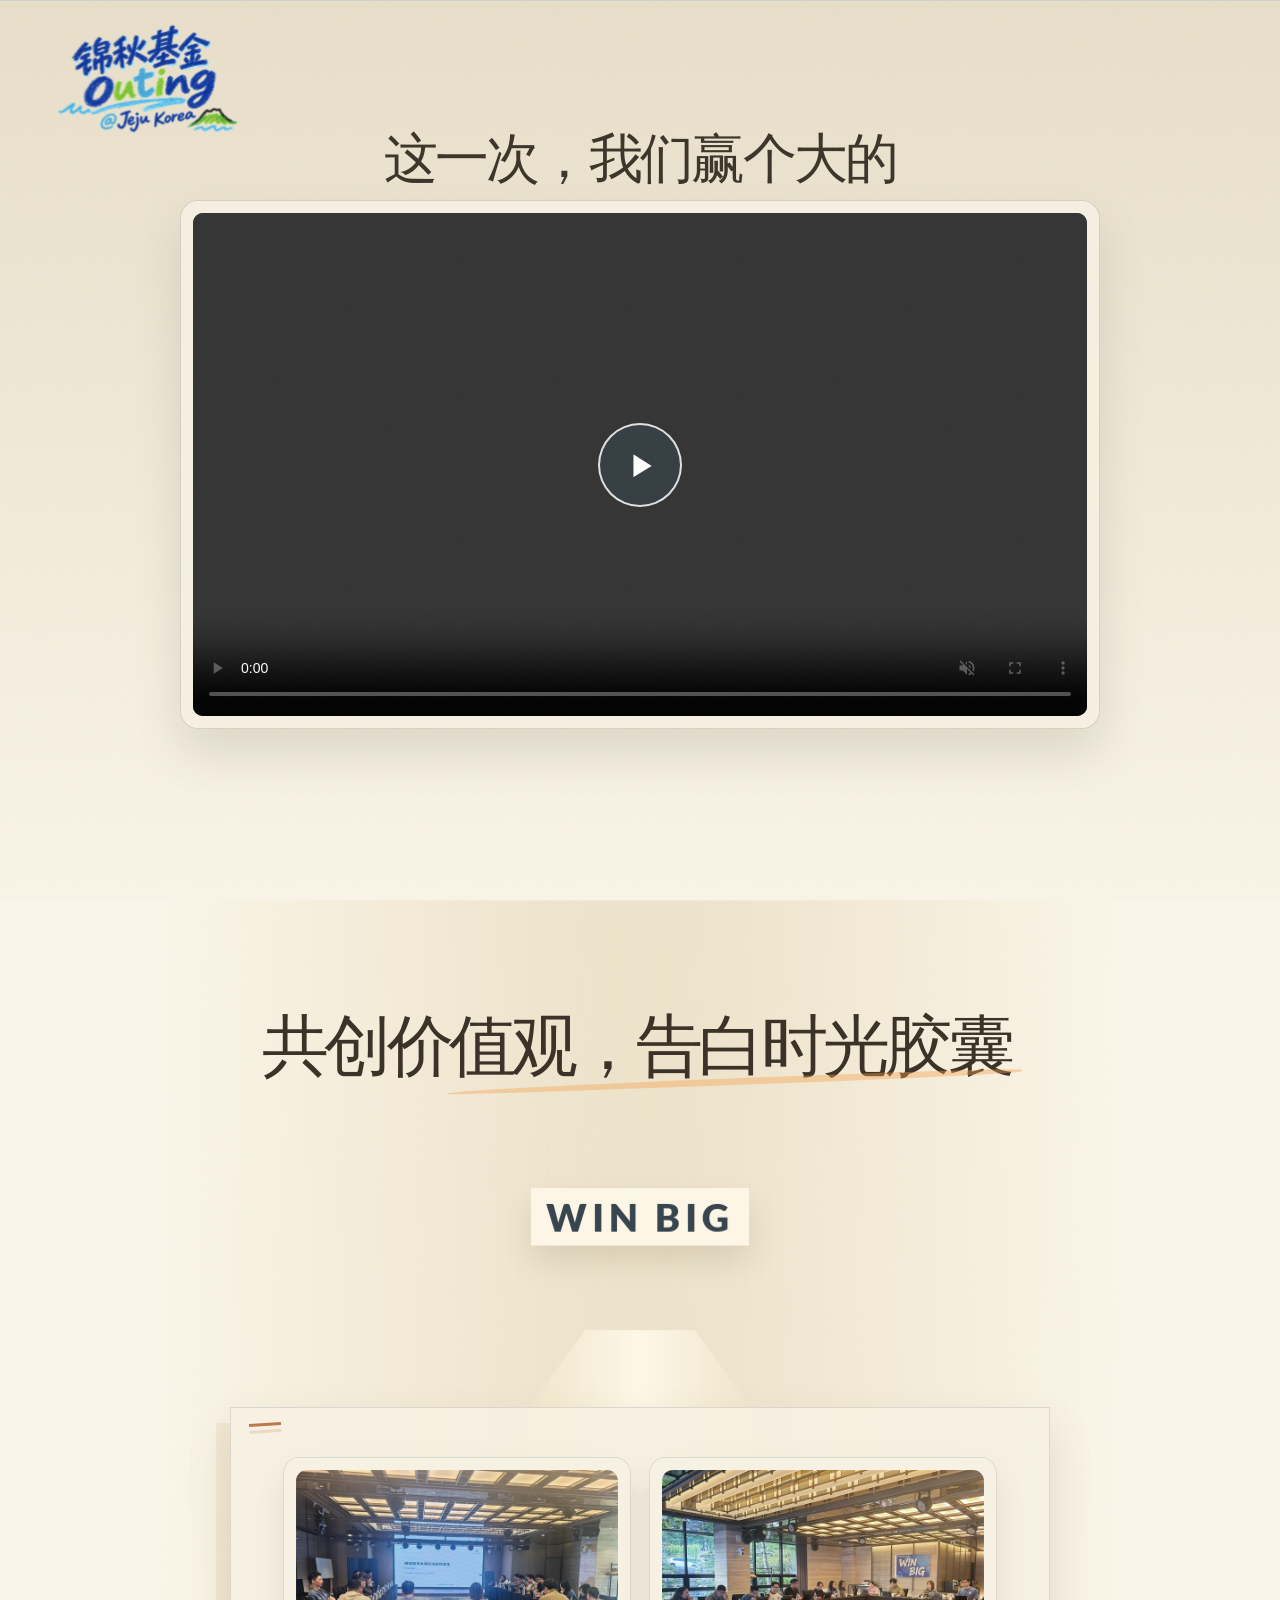
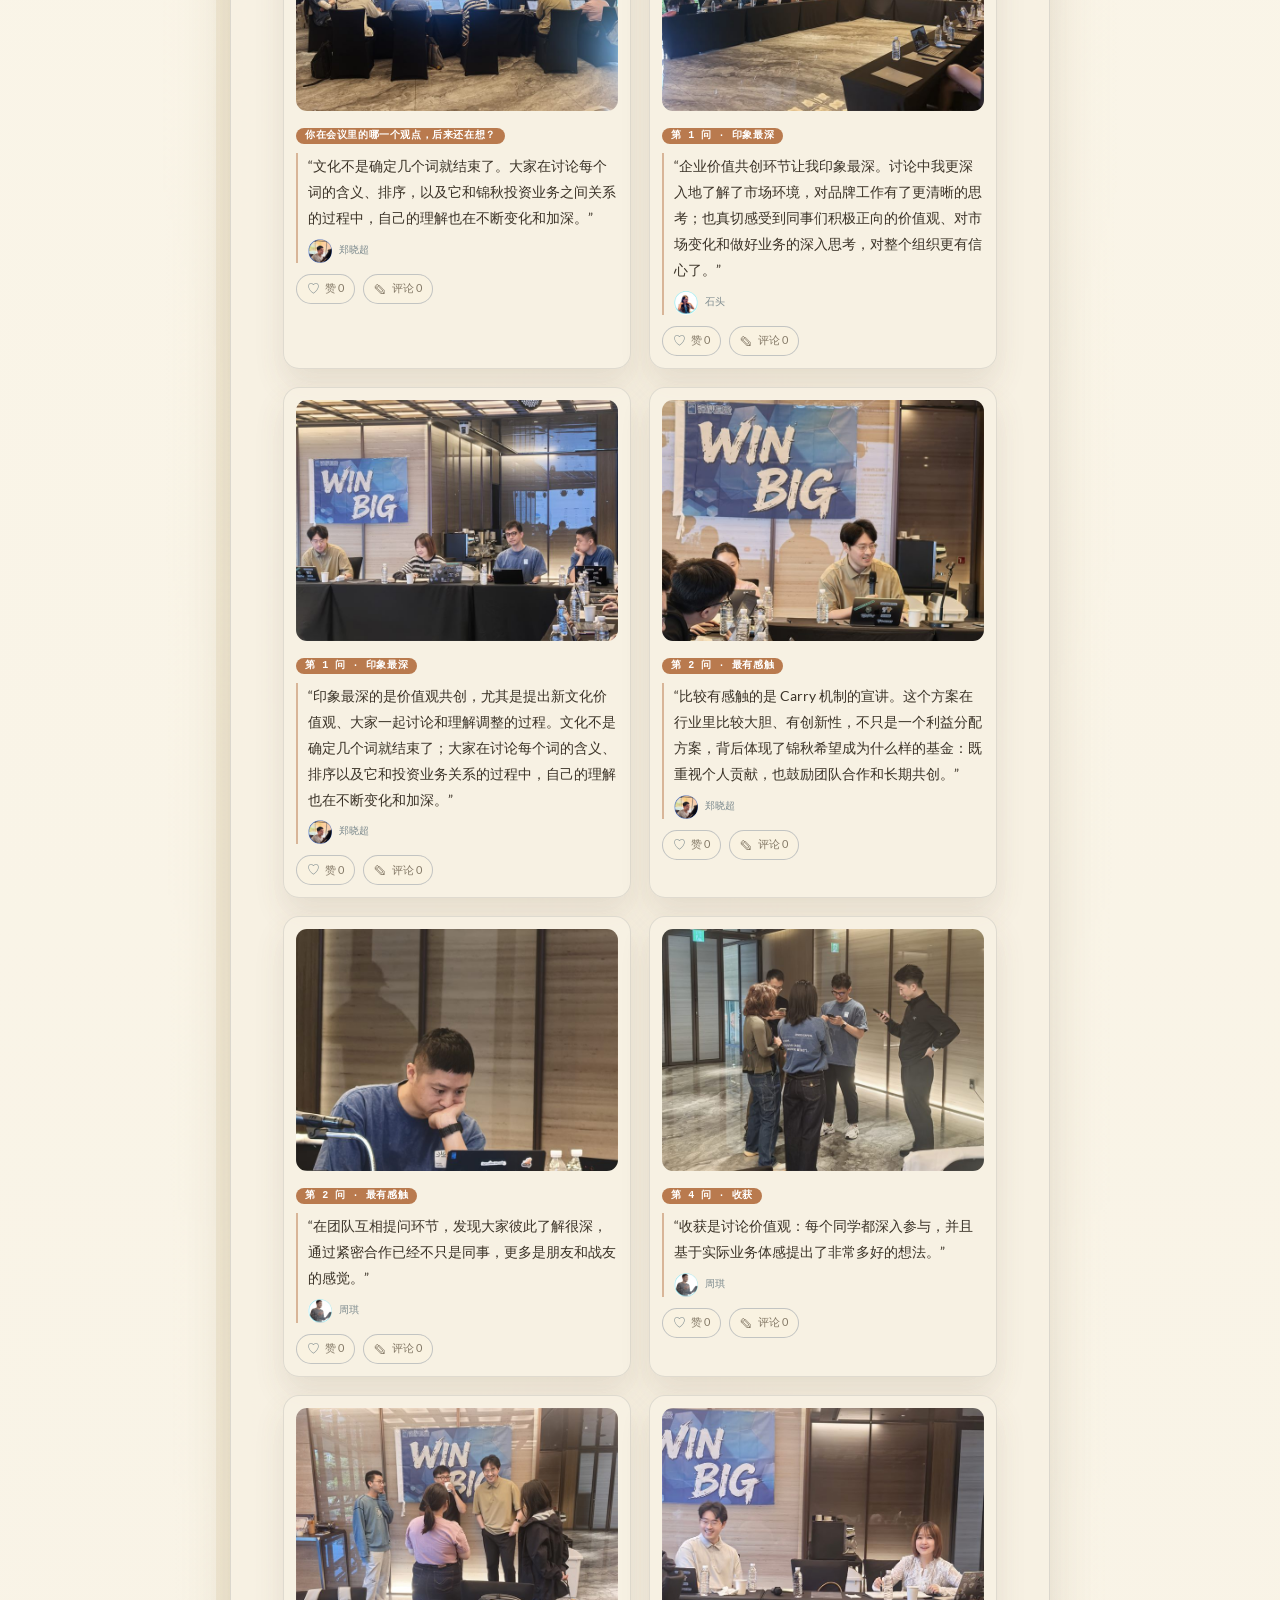
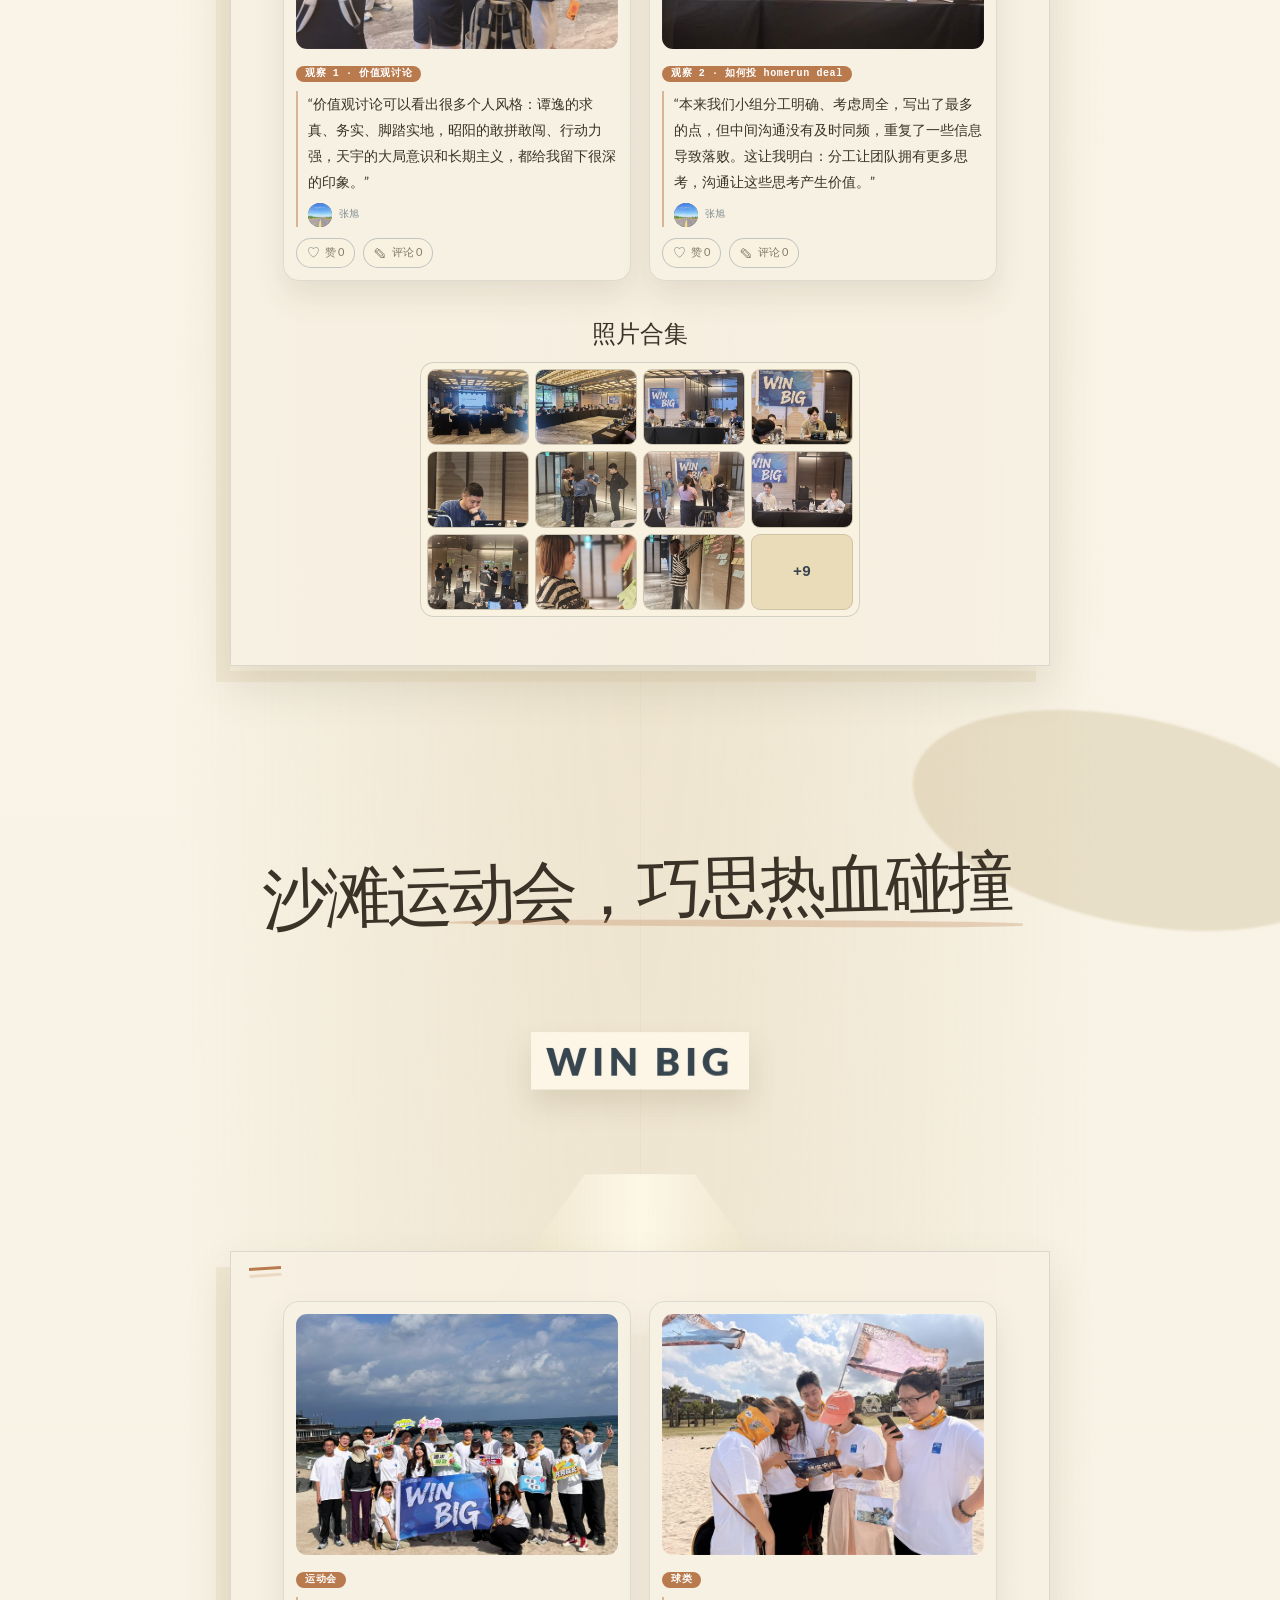
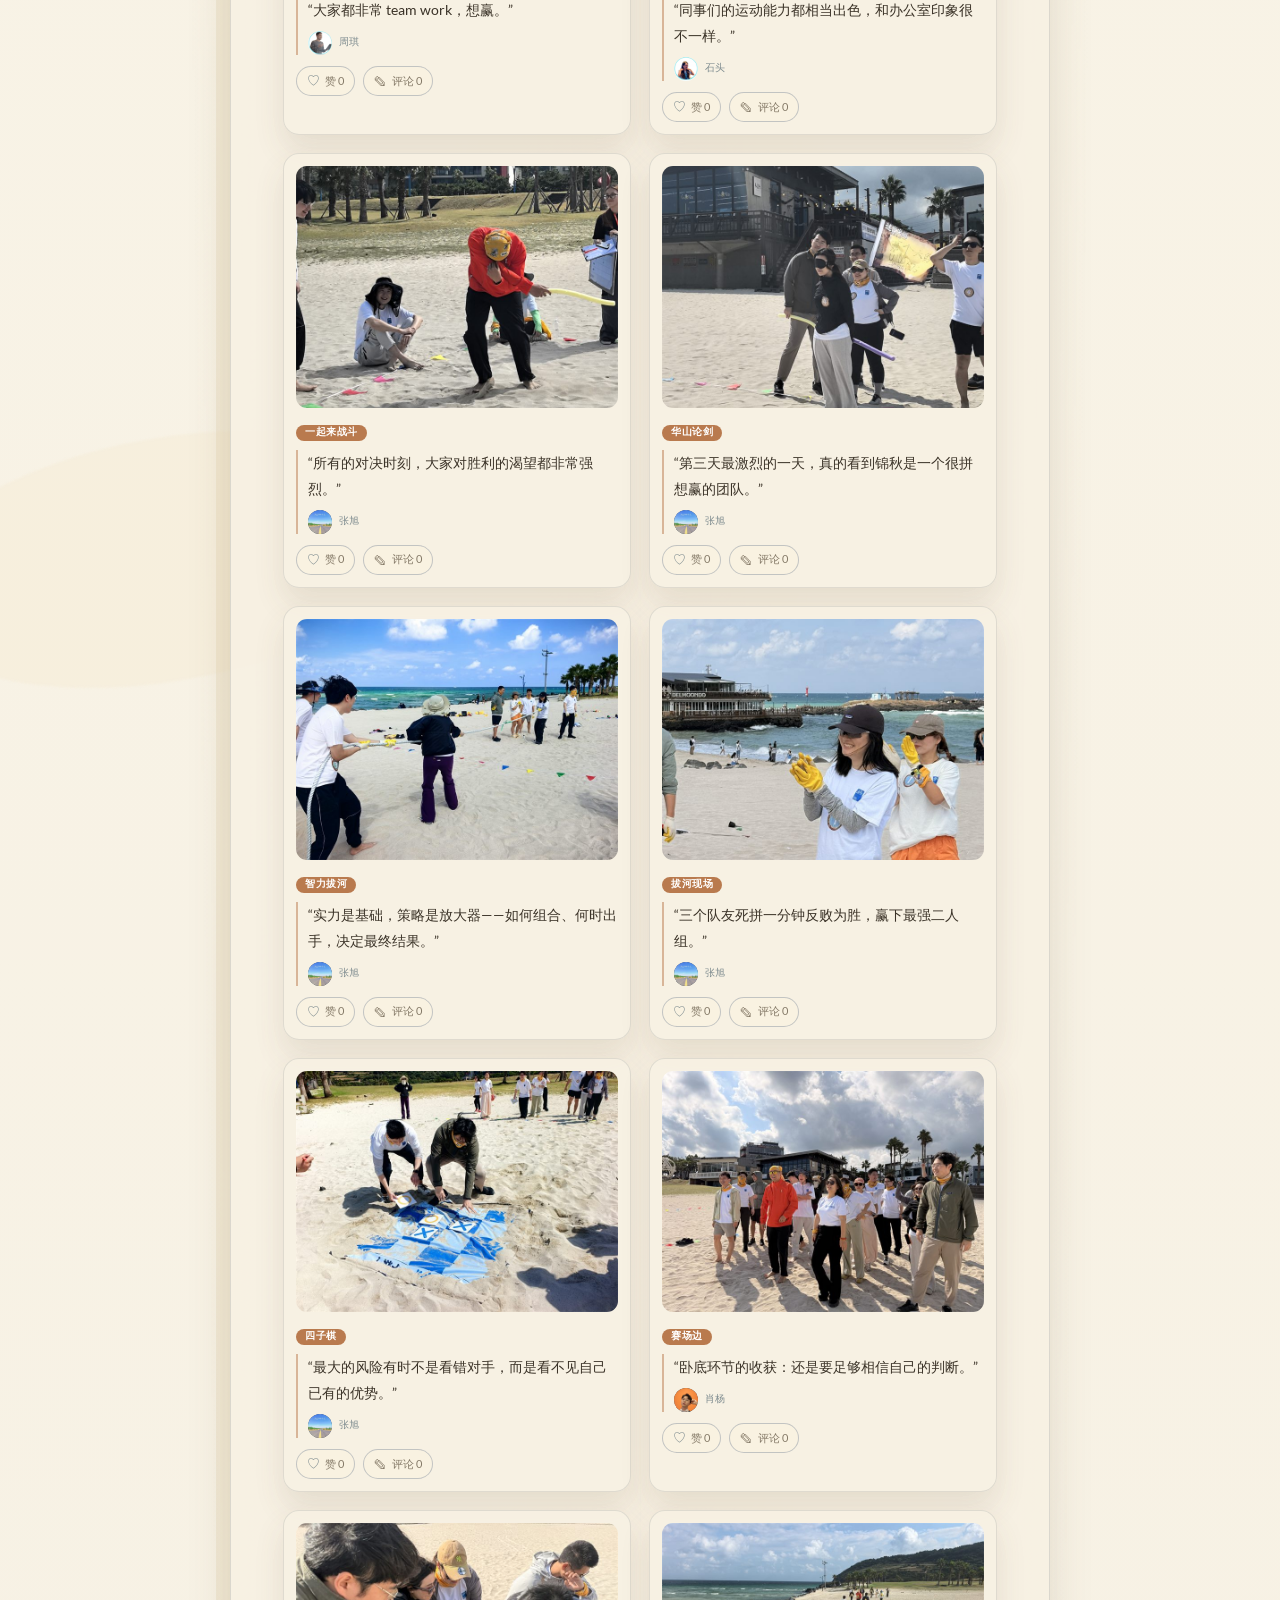
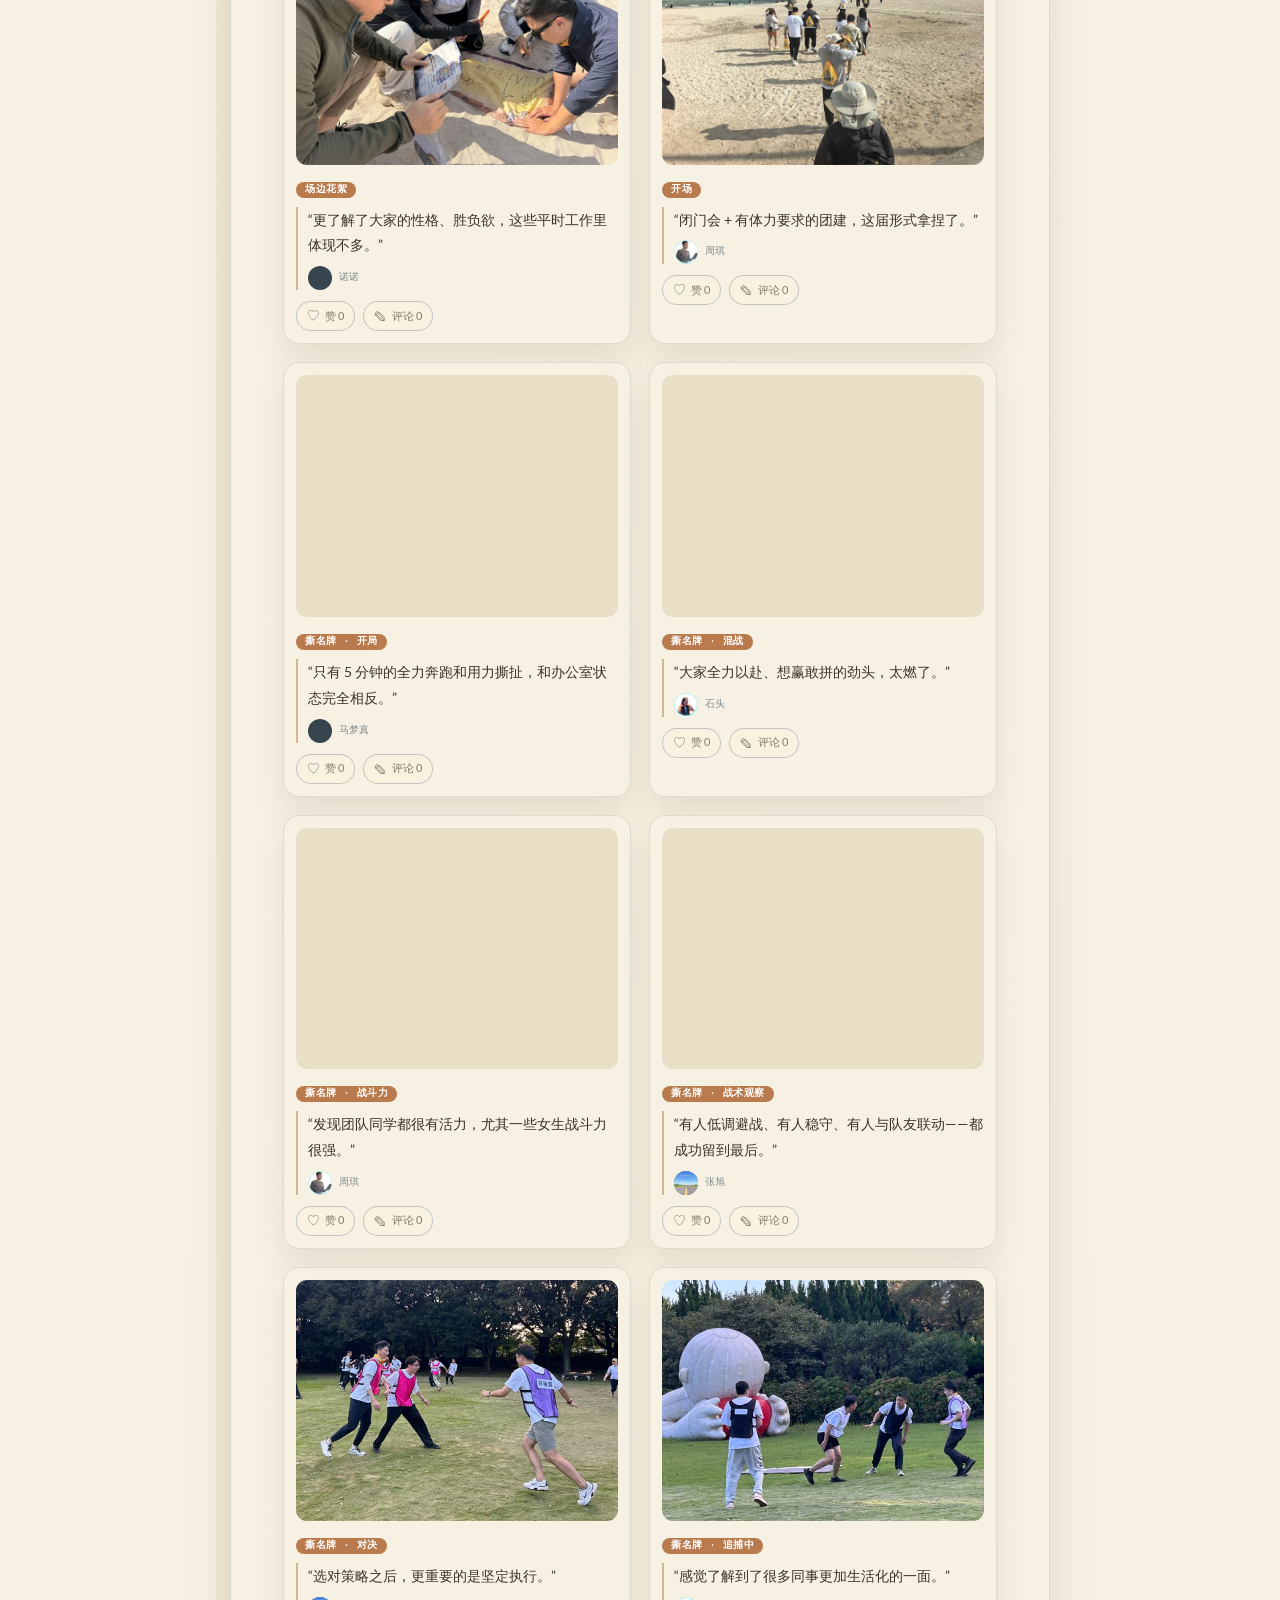
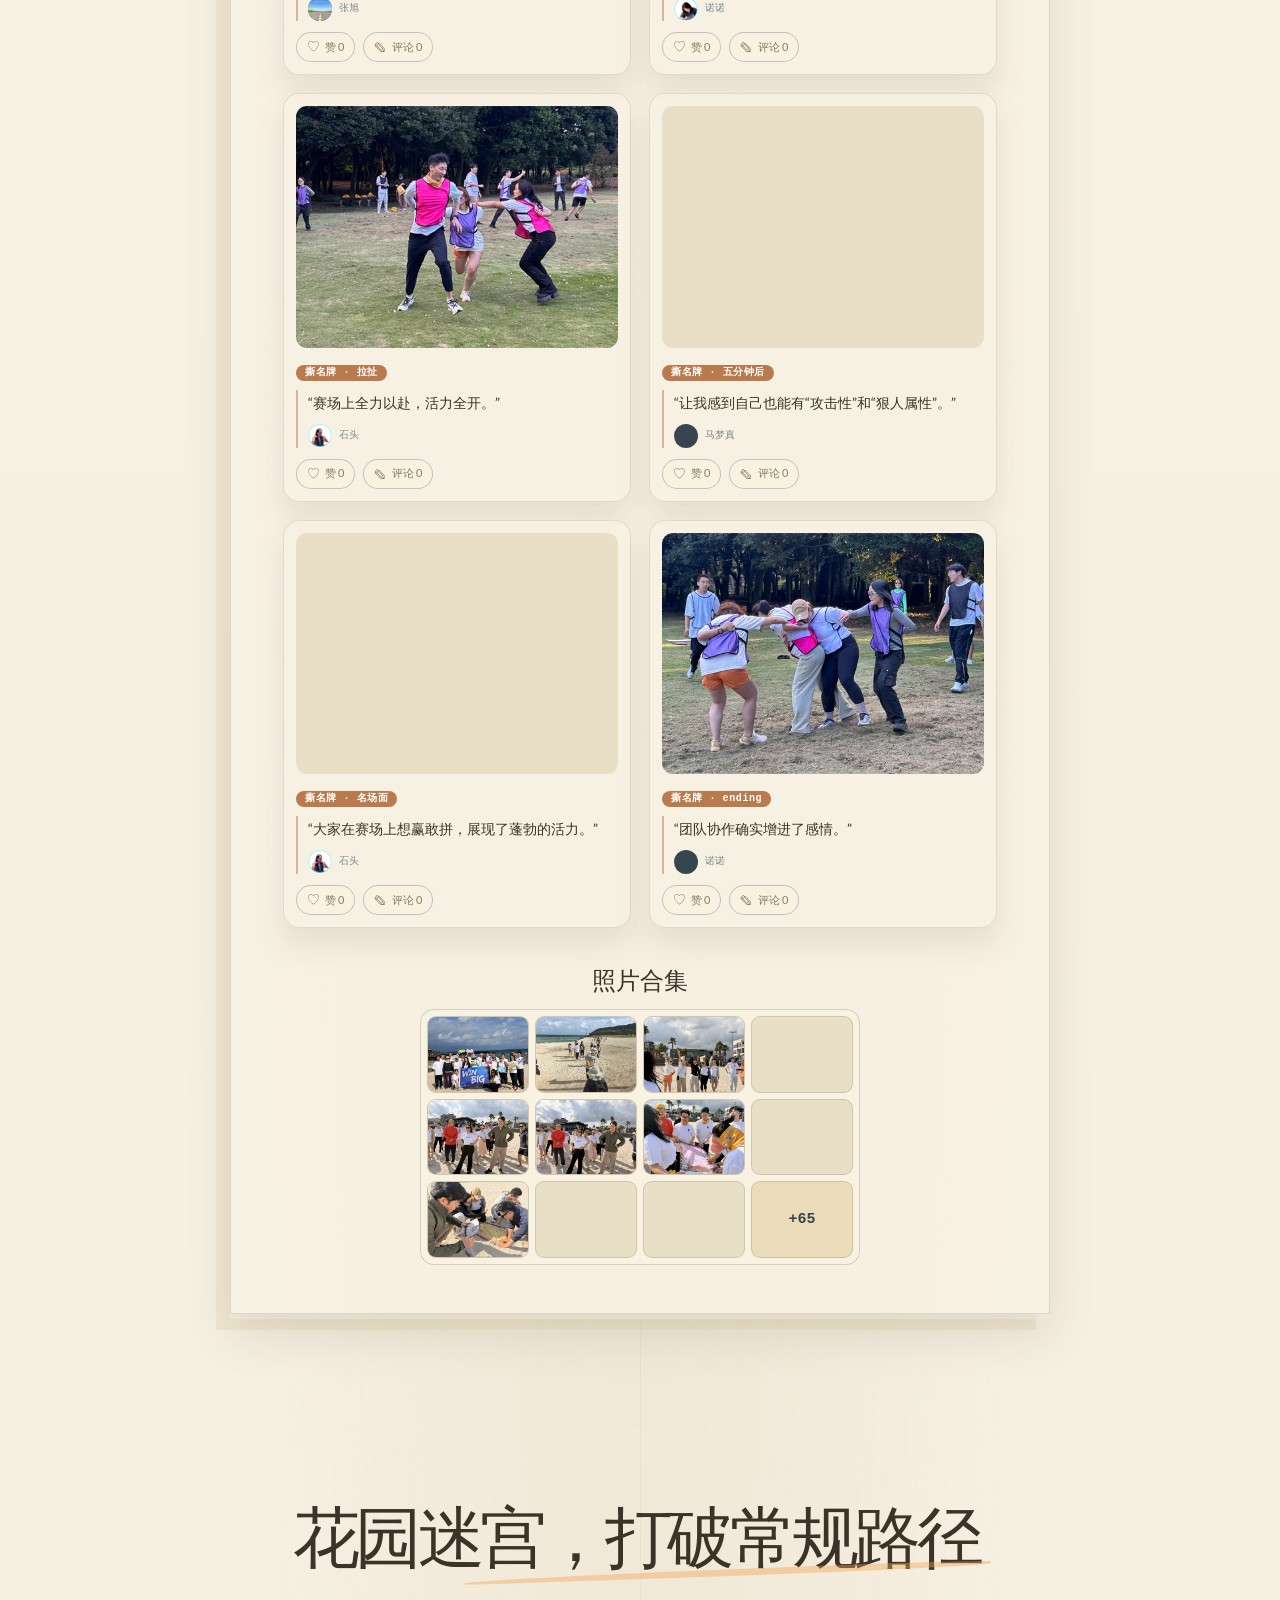
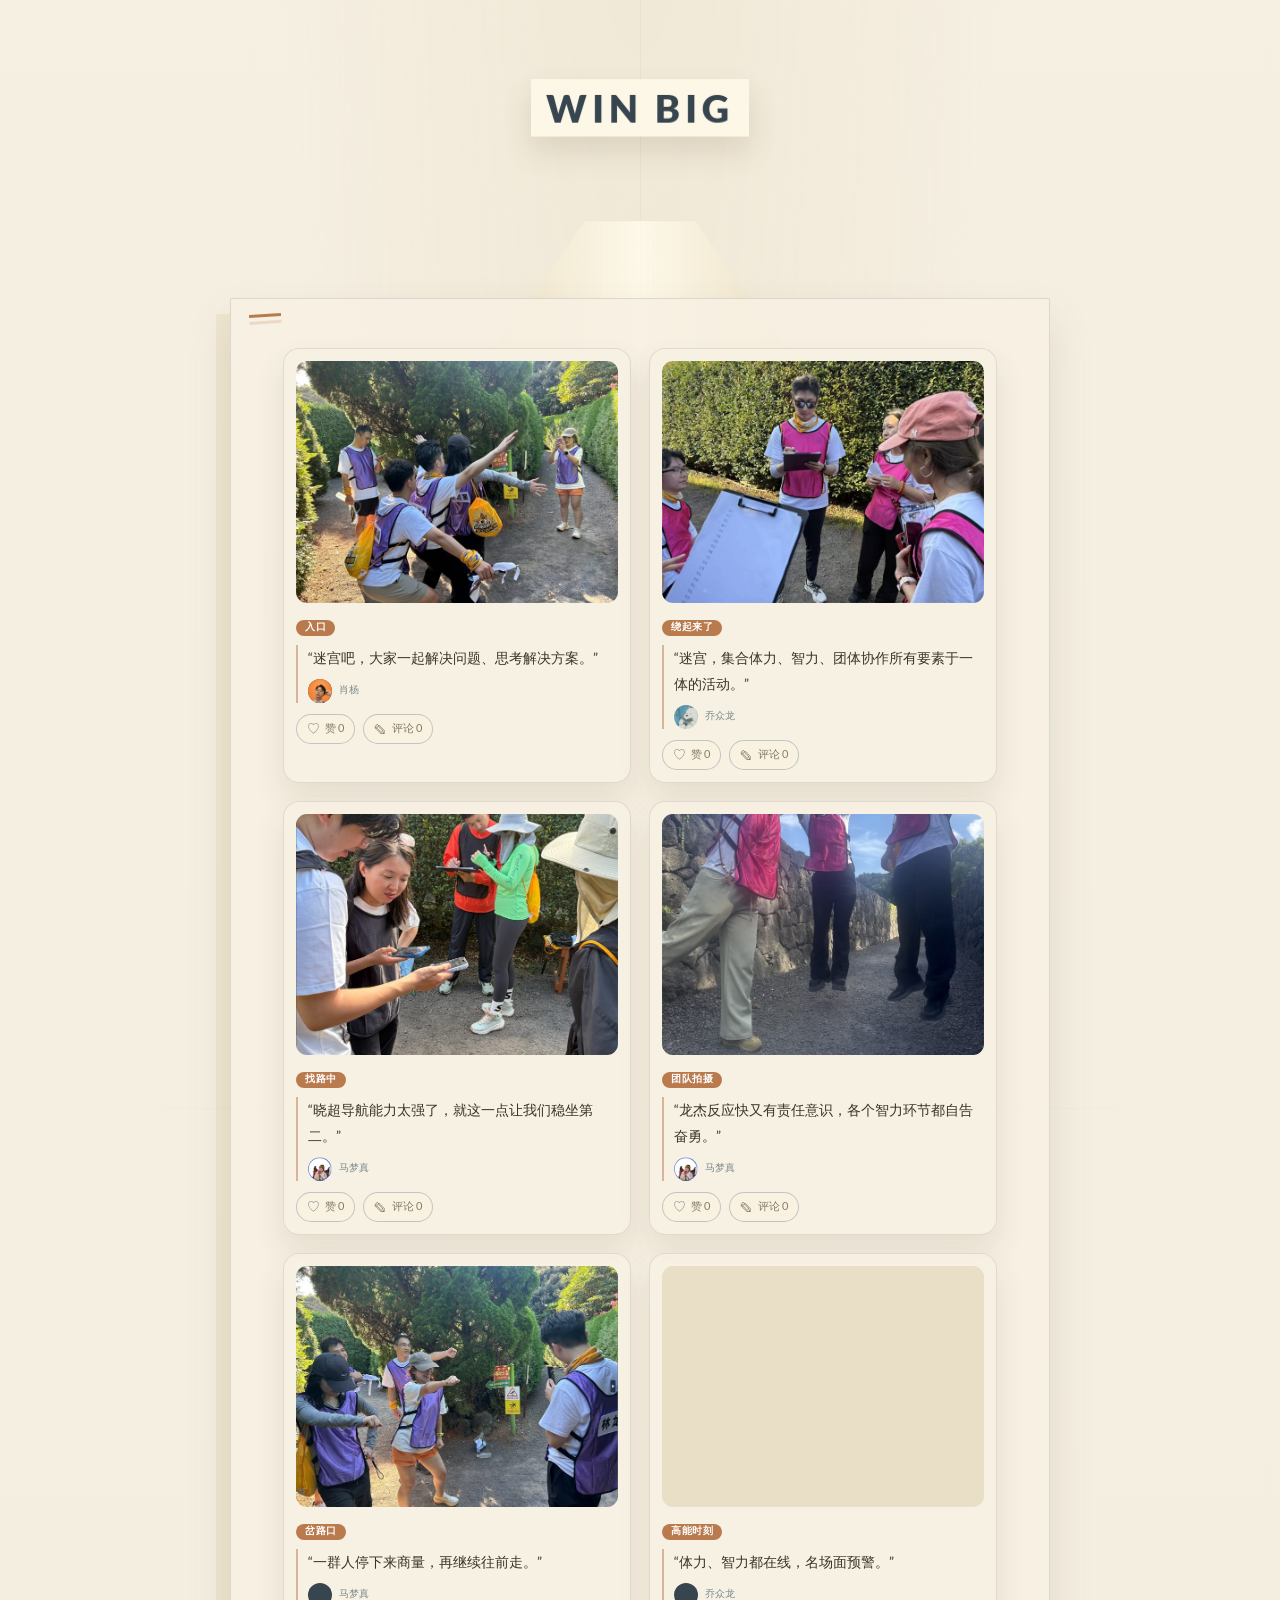
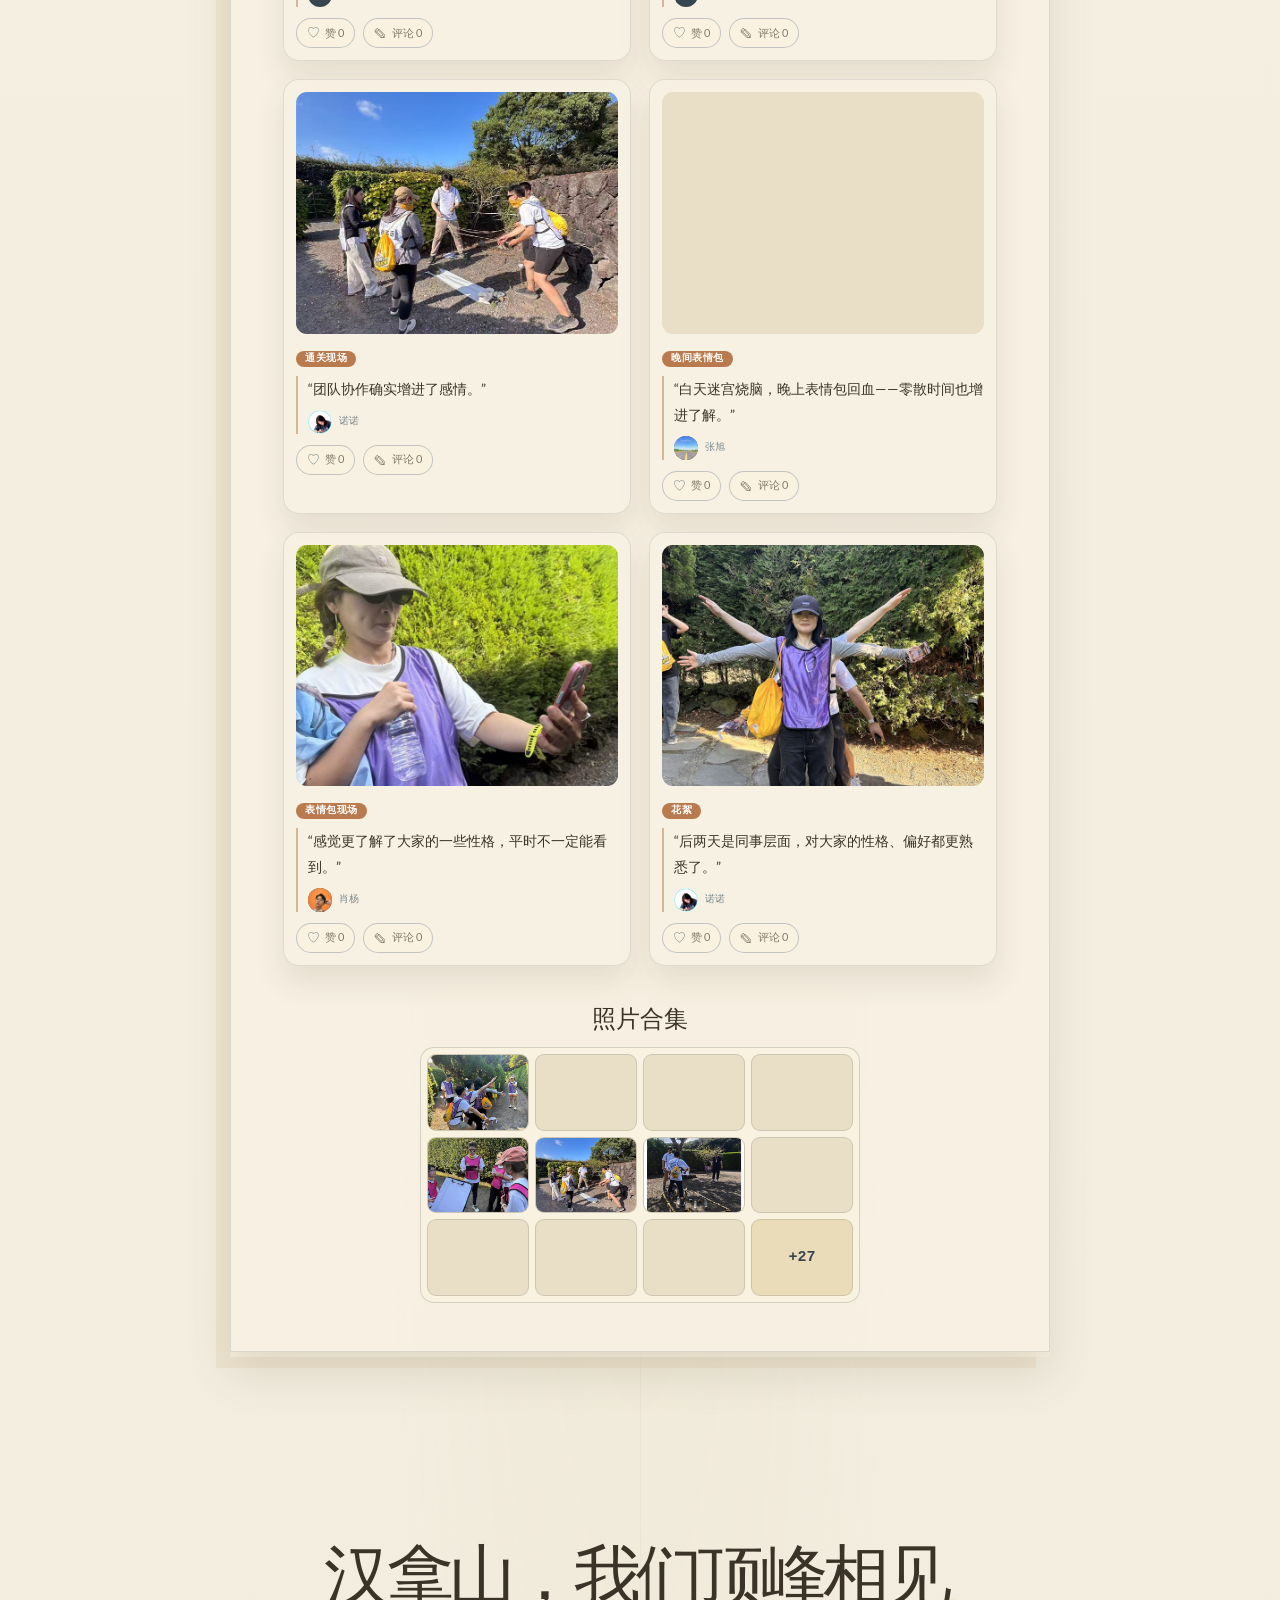
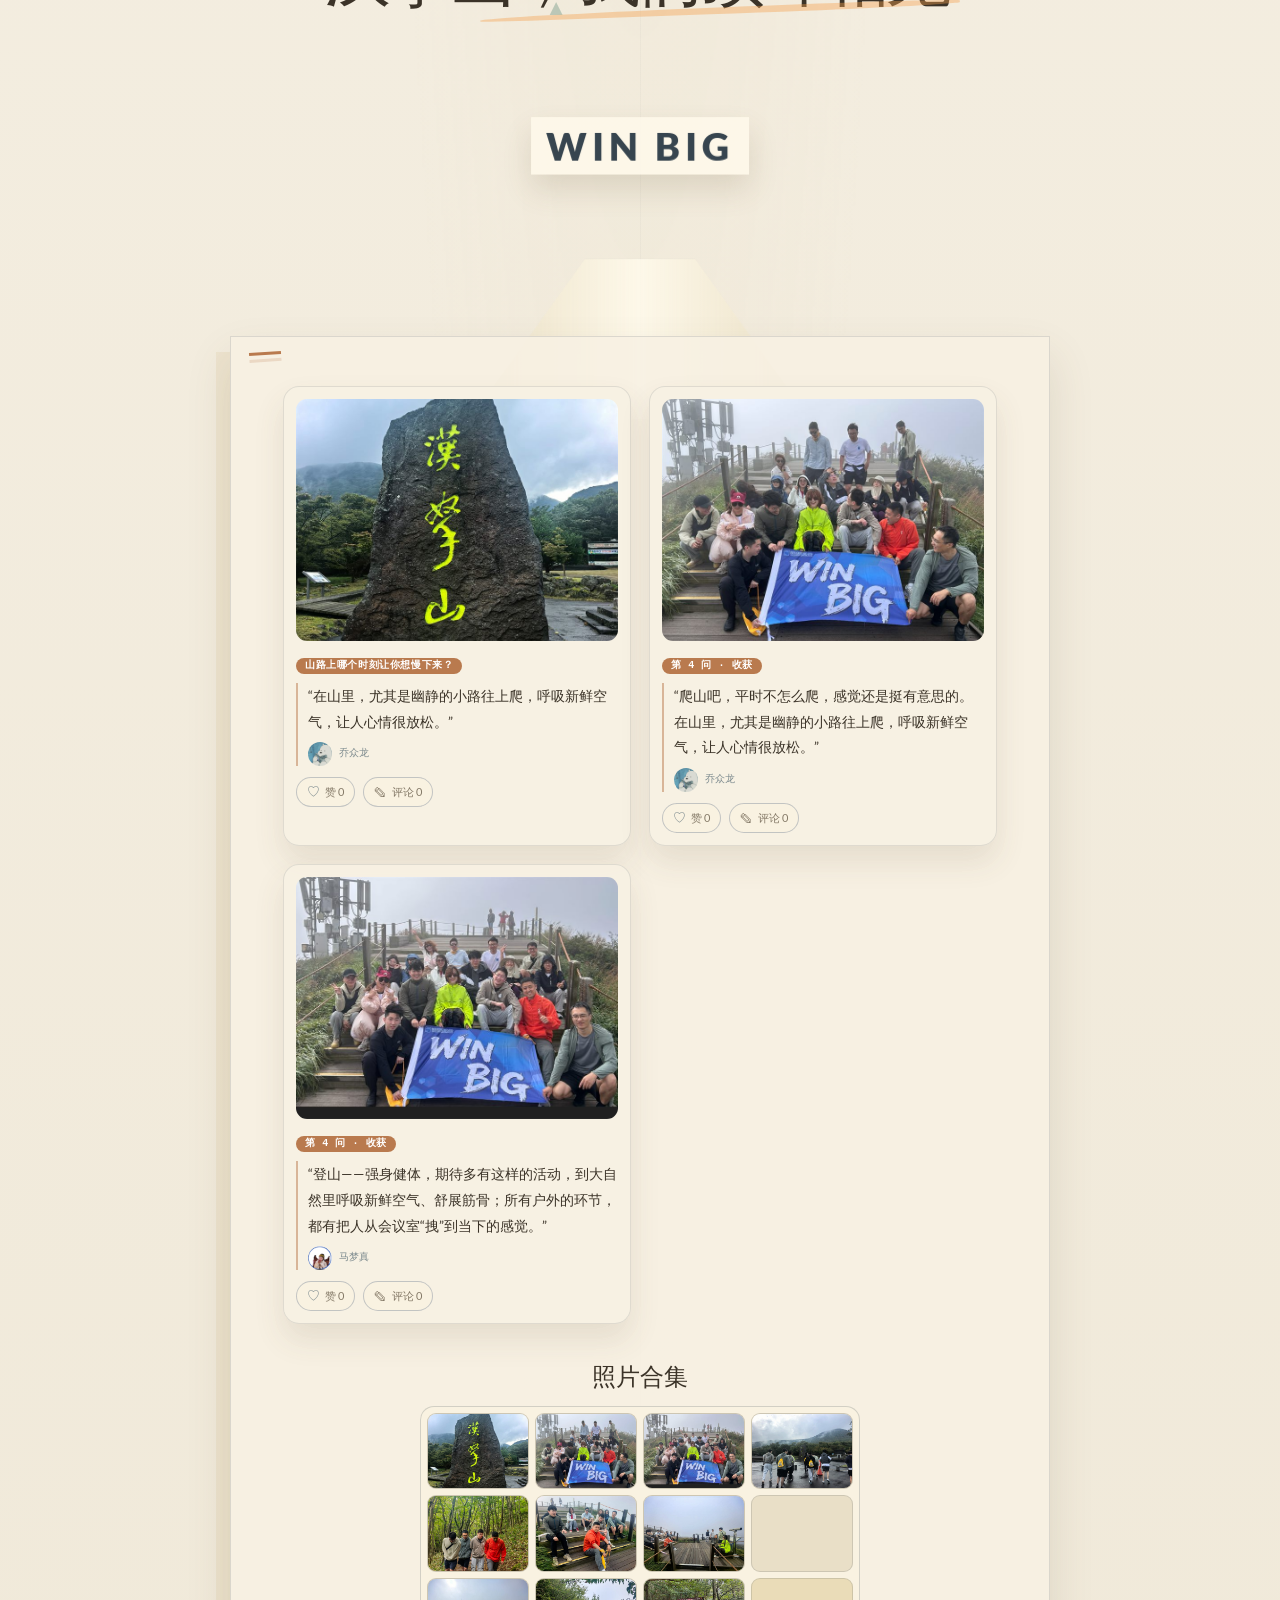
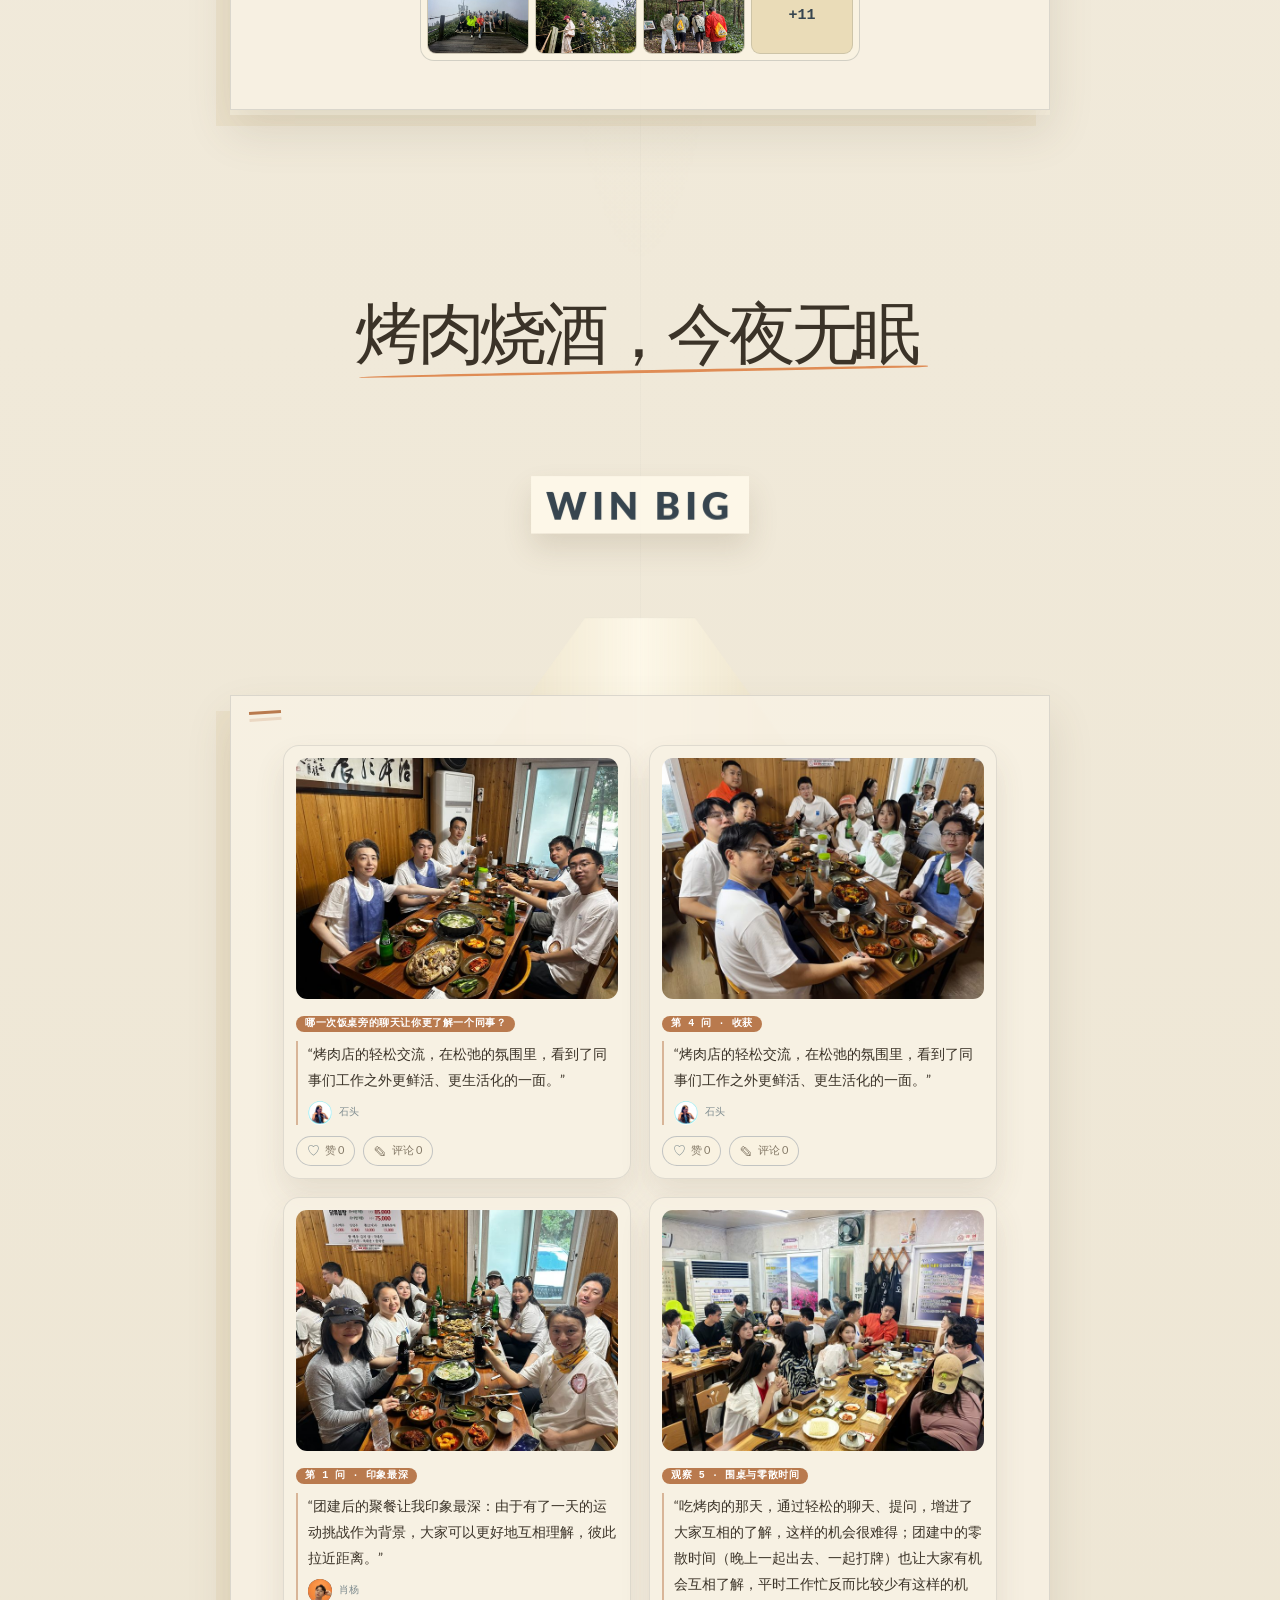
==== commit ab8dad12: "Delete the mailbox page and the section sub-headings Mailbox page - Remove the closing mailbox secti" ====
--- a/index.html
+++ b/index.html
@@ -36,17 +36,6 @@
       </div>
     </section>
   </main>
-
-  <section class="mailbox-area" id="mailbox-area" aria-labelledby="mailbox-title">
-    <div class="mailbox-scene">
-      <div class="postbox-scene" aria-hidden="true">
-        <img class="postbox-image" id="mailbox-postbox" src="public/brand/crayon-mailbox.svg" alt="" width="308" height="383" />
-        <div class="postbox-ground"><i></i><i></i><i></i></div>
-      </div>
-      <h2 id="mailbox-title">大家把想说的话，投进了这个信箱</h2>
-      <div id="mailbox-list" class="mailbox-list"></div>
-    </div>
-  </section>
 
   <footer class="route-footer">
     <div><img src="public/brand/jinqiu-logo.png" alt="锦秋基金 Jinqiu Capital" width="431" height="570" /><span>Win Big济州岛团建相册</span></div>
--- a/styles.css
+++ b/styles.css
@@ -48,28 +48,10 @@
 .road-echo { padding-top: 11px; border-top: 1px solid var(--line); text-align: right; }
 .road-echo-label { margin: 0 0 6px; color: var(--blue); font: 9px var(--mono); letter-spacing: .08em; }
 .road-echo-quote { display: -webkit-box; max-height: 50px; margin: 0; overflow: hidden; color: var(--ink); font: 12px/1.7 var(--display); -webkit-box-orient: vertical; -webkit-line-clamp: 2; }
-.road-actions { display: flex; justify-content: flex-end; align-items: center; flex-wrap: wrap; gap: 9px; margin-top: 14px; }
-.road-action { min-height: 38px; padding: 9px 13px; color: var(--blue); border: 1px solid rgba(55,69,79,.35); background: rgba(255,255,255,.7); font-size: 12px; }
-.road-action:hover { color: #fff; border-color: var(--cyan); background: var(--cyan); }
-.road-comment-action { color: #fff; border-color: var(--blue); background: var(--blue); box-shadow: 0 8px 18px rgba(55,69,79,.18); font-weight: 700; }
-.road-comment-action::before { content: '✦'; margin-right: 7px; color: #f2c79a; }
-.road-action-muted { color: var(--muted); border-color: rgba(96,113,138,.3); background: rgba(245,235,214,.5); }
 .road-world { position: relative; width: min(1200px, 92vw); height: min(66vh, 610px); margin: 0 auto; transform: translateZ(76px); transform-style: preserve-3d; }
 .road-surface { position: absolute; z-index: 0; top: -10%; left: 50%; width: 29%; height: 120%; border: 1px solid rgba(55,69,79,.1); background: linear-gradient(90deg, rgba(224,207,160,.36), rgba(255,250,235,.86) 50%, rgba(224,207,160,.36)); clip-path: polygon(34% 0, 66% 0, 100% 100%, 0 100%); transform: translateX(-50%) rotateX(60deg) translateZ(-150px) scaleY(1.12); transform-origin: center bottom; box-shadow: 0 0 60px rgba(108,90,58,.16); }
 .road-center-line { position: absolute; z-index: 1; top: 0; bottom: 0; left: 50%; width: 1px; background: linear-gradient(180deg, transparent, rgba(55,69,79,.2) 20%, rgba(185,122,78,.28) 50%, transparent 90%); transform: translateX(-50%) translateZ(-30px); }
 .road-wordmark { position: absolute; z-index: 4; top: 50%; left: 50%; padding: 10px 15px; color: var(--blue); background: rgba(255,250,235,.84); font: 900 clamp(22px, 3vw, 42px)/1 Lato, sans-serif; letter-spacing: .13em; transform: translate(-50%, -50%) translateZ(75px) rotateX(8deg); box-shadow: 0 15px 30px rgba(108,90,58,.16); }
-.road-interaction-sign { position: absolute; z-index: 7; top: calc(50% + 52px); left: 50%; display: flex; flex-direction: column; align-items: center; width: min(184px, 54vw); transform: translateX(-50%) translateZ(112px); transform-style: preserve-3d; }
-.road-interaction-sign::before { position: absolute; z-index: -1; top: 34px; left: 50%; width: 4px; height: 58px; content: ''; border-radius: 4px; background: linear-gradient(90deg, #647276, #b7c0bd 50%, #536168); box-shadow: 4px 7px 10px rgba(66,58,44,.18); transform: translateX(-50%); }
-.road-stop-face { display: grid; place-items: center; width: 43px; height: 43px; color: #fffaf0; border: 2px solid rgba(255,244,216,.9); background: linear-gradient(145deg, #f28c55, #d95843); clip-path: polygon(30% 3%, 70% 3%, 97% 30%, 97% 70%, 70% 97%, 30% 97%, 3% 70%, 3% 30%); box-shadow: 0 9px 17px rgba(177,86,58,.25); font: 900 10px/1 Lato, sans-serif; letter-spacing: .08em; transform: rotateZ(-3deg) translateZ(14px); }
-.road-interaction-sign .road-comment-action { position: relative; z-index: 1; min-height: 31px; padding: 7px 10px; color: var(--blue); border: 1px solid rgba(55,69,79,.3); background: rgba(255,253,243,.94); box-shadow: 0 8px 16px rgba(92,78,54,.17); font: 700 11px/1 var(--mono); letter-spacing: .04em; white-space: nowrap; }
-.road-interaction-sign .road-comment-action::before { content: none; }
-.road-interaction-sign .road-comment-action:hover, .road-interaction-sign .road-comment-action:focus-visible { color: #fff; border-color: var(--blue); background: var(--blue); transform: translateY(-2px); }
-.road-prop { position: absolute; z-index: 5; display: block; pointer-events: none; transform-style: preserve-3d; }
-.prop-tangerine { left: 37%; bottom: 4%; width: 29px; height: 29px; border-radius: 50%; background: radial-gradient(circle at 32% 27%, #ffd38a 0 9%, #f4a04f 28%, #dd743c 100%); box-shadow: 10px 14px 18px rgba(130,87,48,.2); transform: translateZ(120px) rotateZ(-12deg); }
-.prop-tangerine::before { position: absolute; top: -5px; left: 15px; width: 10px; height: 7px; content: ''; border-radius: 100% 0 100% 0; background: #6c9b67; transform: rotate(-25deg); }
-.prop-tangerine::after { position: absolute; top: -3px; left: 14px; width: 3px; height: 7px; content: ''; border-radius: 3px; background: #8e623e; }
-.prop-stone { right: 37%; top: 28%; width: 39px; height: 27px; border-radius: 58% 48% 42% 46%; background: linear-gradient(145deg, #78838a, #4e5b61 68%, #35454d); box-shadow: 8px 12px 18px rgba(48,60,65,.2); transform: translateZ(78px) rotateX(58deg) rotateZ(8deg); }
-.prop-stone::after { position: absolute; inset: 6px 11px auto; height: 2px; content: ''; border-radius: 50%; background: rgba(255,255,255,.2); transform: rotate(-10deg); }
 .photo-dialog { width: min(1180px, calc(100vw - 40px)); max-width: none; max-height: min(90svh, 900px); padding: 0; color: var(--ink); border: 1px solid var(--line); border-radius: 20px; background: #fdf9ee; box-shadow: 0 25px 80px rgba(43,36,26,.24); }
 .photo-dialog::backdrop { background: rgba(43,36,26,.35); backdrop-filter: blur(4px); }
 .photo-dialog-inner { position: relative; max-height: min(90svh, 900px); overflow-y: auto; padding: 43px 48px 45px; }
@@ -146,12 +128,9 @@
   .road-heading { width: auto; margin: 0 0 8px; gap: 14px; }
   .road-heading h1 { font-size: 43px; }
   .road-aside { width: auto; margin: 0; }
-  .road-interaction-sign { top: calc(50% + 39px); transform: translateX(-50%) translateZ(72px) scale(.86); }
   .road-subtitle, .road-description, .road-echo { text-align: left; }
   .road-description { max-width: 280px; font-size: 12px; }
   .road-echo-quote { max-width: 330px; font-size: 12px; }
-  .road-actions { justify-content: flex-start; gap: 8px; }
-  .road-action { min-height: 40px; padding: 10px 12px; font-size: 12px; }
   .road-world { width: 100%; height: min(52svh, 430px); }
   .road-surface { width: 32%; }
   .road-wordmark { padding: 7px 9px; font-size: 18px; }
@@ -191,9 +170,9 @@
   html, .activity-gallery { scroll-behavior: auto; }
   *, *::before, *::after { transition: none !important; }
   .route-stage { perspective: none; }
-  .activity-panel, .road-heading, .road-world, .road-prop { transform: none !important; }
+  .activity-panel, .road-heading, .road-world { transform: none !important; }
   .road-wordmark { transform: translate(-50%, -50%) !important; }
-  .road-surface, .road-center-line, .road-interaction-sign { transform: translateX(-50%) !important; }
+  .road-surface, .road-center-line { transform: translateX(-50%) !important; }
 }
 
 /* Continuous content walkway: each station now grows with its complete feedback. */
@@ -214,60 +193,24 @@
 .scene-feature-label { margin: 13px 0 5px; color: #d1764d; font: 10px var(--mono); letter-spacing: .1em; }
 .scene-feature-text { margin: 0; color: var(--muted); font-size: 12px; line-height: 1.7; }
 .road-world { height: 240px; }
-.road-interaction-sign { top: calc(50% + 52px); }
-.road-stop-face { white-space: nowrap; }
 .station-echo { position: relative; width: min(820px, calc(100% - 100px)); margin: 70px auto 0; padding: 43px 52px 48px; border: 1px solid rgba(55,69,79,.14); background: rgba(248,241,227,.92); box-shadow: 0 26px 38px rgba(96,84,60,.12), 0 6px 0 rgba(255,255,255,.72), -15px 18px 0 rgba(196,176,128,.34); transform: translateZ(45px); }
 .station-echo::before { position: absolute; top: 15px; left: 18px; width: 32px; height: 3px; content: ''; background: var(--cyan); box-shadow: 0 7px 0 rgba(185,122,78,.2); transform: rotate(-4deg); }
-.station-echo h2 { margin: 0 0 12px; font: 500 clamp(30px, 4vw, 51px)/1.15 var(--display); letter-spacing: -.06em; }
-.station-source-quote { margin: 0 0 30px; padding: 17px 21px; border-left: 3px solid var(--cyan); background: rgba(226,209,164,.62); }
-.station-source-quote p { margin: 0; color: var(--ink); font: 17px/1.85 var(--display); }
-.station-source-quote cite { display: block; margin-top: 10px; color: var(--blue-soft); font: 10px var(--mono); font-style: normal; }
 .highlight-list { display: grid; gap: 14px; }
 .highlight-card { padding: 19px 20px 14px; border: 1px solid rgba(55,69,79,.12); background: rgba(248,241,227,.93); box-shadow: 0 12px 22px rgba(96,84,60,.1); transition: box-shadow .2s ease, transform .2s ease; }
 .highlight-card:hover { box-shadow: 0 18px 30px rgba(96,84,60,.16); transform: translateY(-2px); }
 .highlight-head { display: flex; align-items: center; justify-content: space-between; gap: 12px; min-height: 34px; }
 .highlight-who { display: flex; align-items: center; gap: 9px; min-width: 0; }
 .highlight-who strong { font: 500 18px/1 var(--display); }
-.highlight-avatar, .variety-avatar, .source-avatar { display: grid; place-items: center; flex: 0 0 auto; overflow: hidden; color: #fff; background: var(--blue); border-radius: 50%; font-size: 12px; }
+.highlight-avatar, .variety-avatar { display: grid; place-items: center; flex: 0 0 auto; overflow: hidden; color: #fff; background: var(--blue); border-radius: 50%; font-size: 12px; }
 .highlight-avatar { width: 34px; height: 34px; }
 .variety-avatar { width: 24px; height: 24px; }
-.source-avatar { width: 22px; height: 22px; }
-.highlight-avatar img, .variety-avatar img, .source-avatar img { display: block; width: 100%; height: 100%; object-fit: cover; }
+.highlight-avatar img, .variety-avatar img { display: block; width: 100%; height: 100%; object-fit: cover; }
 .highlight-text { margin: 13px 0 0; color: var(--ink); font-size: 14px; line-height: 2; }
-.station-source-cite { display: flex; align-items: center; gap: 8px; }
-.source-cite-copy { min-width: 0; }
 .station-echo-final { margin-top: 30px; }
-/* Scene-specific Jeju props: light CSS 3D, no external assets. */
-.road-prop { z-index: 6; }
-.prop-pencil { right: 36%; top: 22%; width: 70px; height: 7px; border-radius: 5px; background: linear-gradient(90deg, #e2a65e 0 75%, #d96f68 75% 86%, #e9d9ba 86%); box-shadow: 7px 10px 14px rgba(65,76,73,.18); transform: translateZ(110px) rotateZ(-12deg); }
-.prop-pencil::after { position: absolute; right: -7px; top: 0; content: ''; border-top: 3.5px solid transparent; border-bottom: 3.5px solid transparent; border-left: 8px solid #536069; }
-.prop-note { left: 40%; bottom: 6%; width: 43px; height: 34px; background: #fff0b9; box-shadow: 6px 10px 12px rgba(100,86,48,.17); transform: translateZ(110px) rotateZ(7deg); }
-.prop-note::after { position: absolute; left: 8px; top: 11px; width: 25px; height: 2px; content: ''; background: rgba(77,109,112,.38); box-shadow: 0 7px rgba(77,109,112,.25); }
-.prop-ball { left: 39%; bottom: 7%; width: 32px; height: 32px; border-radius: 50%; background: conic-gradient(#ed9860 0 25%, #fff0cd 25% 50%, #ed9860 50% 75%, #fff0cd 75%); box-shadow: 7px 12px 15px rgba(105,77,57,.2); transform: translateZ(125px) rotateZ(12deg); }
-.prop-flag, .prop-flag-mountain { right: 40%; top: 9%; width: 4px; height: 58px; border-radius: 4px; background: #6a8582; transform: translateZ(95px); }
-.prop-flag::after { position: absolute; left: 3px; top: 1px; width: 32px; height: 18px; content: ''; padding: 4px 5px; color: #fff; background: #ec9060; font: 8px var(--mono); clip-path: polygon(0 0, 100% 10%, 83% 100%, 0 82%); }
-.prop-shell { right: 39%; bottom: 6%; width: 31px; height: 23px; border-radius: 65% 45% 55% 35%; background: linear-gradient(135deg, #f4c7a3, #e69278); box-shadow: 7px 10px 14px rgba(112,73,60,.15); transform: translateZ(100px) rotateZ(-14deg); }
-.prop-hedge { left: 37%; bottom: 5%; width: 58px; height: 24px; border-radius: 45% 50% 35% 40%; background: linear-gradient(145deg, #8cb77a, #4e8968); box-shadow: 7px 11px 14px rgba(58,103,70,.18); transform: translateZ(95px) rotateZ(-3deg); }
-.prop-dol { right: 38%; top: 22%; width: 27px; height: 37px; border-radius: 48% 48% 38% 38%; background: linear-gradient(145deg, #818c8d, #46575d); box-shadow: 7px 11px 14px rgba(48,64,67,.21); transform: translateZ(100px) rotateZ(5deg); }
-.prop-dol::after { position: absolute; top: 13px; left: 7px; width: 4px; height: 4px; content: ''; border-radius: 50%; background: #d9e1da; box-shadow: 9px 0 #d9e1da, 4px 9px 0 -1px #d9e1da; }
-.prop-clue { left: 43%; top: 13%; width: 31px; height: 23px; background: #fffdf0; box-shadow: 5px 8px 10px rgba(60,74,66,.16); transform: translateZ(112px) rotateZ(-8deg); }
-.prop-clue::after { position: absolute; left: 7px; top: 8px; width: 17px; height: 2px; content: ''; background: #d17e59; box-shadow: 0 5px #7aa282; }
-.prop-ribbon { right: 36%; top: 20%; width: 62px; height: 10px; background: linear-gradient(90deg, #e56f62, #f3ad63); box-shadow: 7px 10px 13px rgba(119,62,56,.2); transform: translateZ(108px) rotateZ(12deg); clip-path: polygon(0 0, 100% 12%, 91% 100%, 72% 64%, 51% 100%, 30% 65%, 8% 100%); }
-.prop-badge { left: 38%; bottom: 6%; width: 30px; height: 30px; border: 3px solid #fff4cc; border-radius: 50%; background: #f5a34e; box-shadow: 6px 10px 14px rgba(125,76,41,.2); transform: translateZ(120px) rotateZ(-8deg); }
-.prop-badge::after { position: absolute; inset: 9px; content: ''; border: 1px solid #fff4cc; border-radius: 50%; }
-.prop-whistle { right: 42%; bottom: 7%; width: 28px; height: 15px; border-radius: 3px 9px 9px 3px; background: #f4c052; box-shadow: 6px 9px 12px rgba(112,84,40,.2); transform: translateZ(112px) rotateZ(8deg); }
-.prop-grill { left: 38%; top: 26%; width: 52px; height: 24px; border-radius: 45% 45% 18% 18%; background: linear-gradient(#657579 0 30%, #394a50 31% 100%); box-shadow: 8px 12px 14px rgba(58,67,65,.2); transform: translateZ(105px) rotateZ(-5deg); }
-.prop-grill::after { position: absolute; left: 7px; right: 7px; top: 9px; height: 2px; content: ''; background: #e99855; box-shadow: 0 5px #e99855; }
-.prop-seafood { right: 37%; bottom: 6%; width: 47px; height: 23px; border-radius: 50%; background: radial-gradient(circle at 36% 45%, #f49d73 0 15%, transparent 16%), radial-gradient(circle at 61% 54%, #eb7b68 0 16%, transparent 17%), #f5d7ad; box-shadow: 7px 10px 14px rgba(123,77,58,.16); transform: translateZ(115px) rotateZ(8deg); }
-.prop-peak { left: 38%; top: 13%; width: 65px; height: 42px; background: linear-gradient(145deg, #7eae92, #4d806f); clip-path: polygon(0 100%, 42% 15%, 57% 43%, 75% 0, 100% 100%); box-shadow: 8px 12px 15px rgba(59,101,78,.2); transform: translateZ(92px); }
-.prop-backpack { right: 37%; bottom: 6%; width: 35px; height: 39px; border-radius: 45% 45% 25% 25%; background: linear-gradient(145deg, #d17a52, #8e574a); box-shadow: 7px 11px 15px rgba(86,61,55,.2); transform: translateZ(115px) rotateZ(5deg); }
-.prop-backpack::after { position: absolute; left: 8px; right: 8px; top: 13px; height: 4px; content: ''; border-radius: 3px; background: #f0c281; }
 @media (max-width: 800px) {
   .activity-station { width: 100%; padding: 76px 17px 50px; }
   .road-world { height: 210px; }
   .station-echo { width: calc(100% - 20px); margin-top: 58px; padding: 31px 20px 34px; }
-  .station-echo h2 { font-size: 35px; }
-  .station-source-quote p { font-size: 15px; }
   .highlight-card { padding: 16px 14px 12px; }
   .highlight-head { align-items: flex-start; flex-direction: column; gap: 6px; }
   .highlight-text { font-size: 14px; line-height: 1.9; }
@@ -307,42 +250,7 @@
 .reaction-comment-form-submit { padding: 8px 12px; color: #fff; border-radius: 10px; background: var(--blue); font-size: 12px; }
 .reaction-comment-form-submit:hover { background: var(--cyan); }
 
-/* ---- 韩语小标签 ---- */
-
-/* ---- 新增小配件 ---- */
-.prop-cup { left: 38%; top: 34%; width: 21px; height: 24px; border-radius: 4px 4px 9px 9px; background: linear-gradient(180deg, #f4f0e4, #d8d2c0); box-shadow: 6px 9px 12px rgba(60,74,66,.17); transform: translateZ(108px) rotateZ(-6deg); }
-.prop-cup::before { position: absolute; right: -5px; top: 5px; width: 8px; height: 10px; content: ''; border: 2px solid #c9c2ae; border-left: 0; border-radius: 0 6px 6px 0; }
-.prop-cup::after { position: absolute; left: 5px; top: 8px; width: 10px; height: 3px; content: ''; border-radius: 2px; background: #b99375; box-shadow: 0 5px 0 rgba(185,147,117,.6); }
-.prop-nameplate { right: 38%; top: 34%; width: 40px; height: 12px; border-radius: 3px; background: linear-gradient(180deg, #f8c473, #e09a52); box-shadow: 5px 8px 10px rgba(110,78,44,.17); transform: translateZ(104px) rotateZ(4deg); }
-.prop-nameplate::after { position: absolute; left: 10px; top: 3px; width: 20px; height: 2px; content: ''; background: rgba(255,255,255,.55); }
-.prop-umbrella { left: 36%; top: 8%; width: 46px; height: 20px; border-radius: 50% 50% 8% 8%; background: conic-gradient(from 90deg, #f29b66, #fff2cd, #f29b66, #fff2cd, #f29b66); clip-path: polygon(0 20%, 18% 0, 38% 28%, 58% 0, 78% 26%, 100% 4%, 96% 32%, 4% 40%); box-shadow: 6px 9px 12px rgba(106,77,55,.18); transform: translateZ(100px) rotateZ(-4deg); }
-.prop-umbrella::after { position: absolute; left: 50%; top: 14px; width: 2px; height: 20px; content: ''; background: #9a7b5f; }
-.prop-footprint { right: 38%; bottom: 10%; width: 26px; height: 16px; opacity: .6; transform: translateZ(80px) rotateZ(-8deg); }
-.prop-footprint::before, .prop-footprint::after { position: absolute; content: ''; border-radius: 50%; background: rgba(110,150,140,.5); }
-.prop-footprint::before { left: 0; top: 4px; width: 8px; height: 12px; }
-.prop-footprint::after { left: 13px; top: 0; width: 7px; height: 11px; }
-.prop-flower { left: 38%; top: 30%; width: 16px; height: 16px; transform: translateZ(116px); }
-.prop-flower::before { position: absolute; inset: 2px; content: ''; border-radius: 50%; background: #e98a6b; box-shadow: 7px -6px 0 -1px #f2a35f, -7px -6px 0 -1px #f2a35f, 0 9px 0 -1px #f2a35f, 7px 2px 0 -2px #f6b96e, -7px 2px 0 -2px #f6b96e; }
-.prop-boulder { right: 38%; bottom: 8%; width: 34px; height: 22px; border-radius: 52% 46% 40% 50%; background: linear-gradient(145deg, #a3afae, #6c7f7e 66%); box-shadow: 7px 11px 14px rgba(52,68,70,.2); transform: translateZ(102px) rotateZ(6deg); }
-.prop-boulder::after { position: absolute; inset: 6px 14px auto; height: 2px; content: ''; border-radius: 50%; background: rgba(255,255,255,.25); }
-.prop-torn { right: 37%; top: 30%; width: 34px; height: 22px; background: #fdf0cf; clip-path: polygon(0 0, 76% 4%, 100% 14%, 90% 42%, 100% 78%, 70% 100%, 28% 92%, 6% 100%, 0 70%); box-shadow: 5px 8px 11px rgba(106,84,50,.16); transform: translateZ(112px) rotateZ(9deg); }
-.prop-torn::after { position: absolute; left: 7px; top: 8px; width: 17px; height: 2px; content: ''; background: rgba(199,139,80,.6); box-shadow: 0 6px rgba(199,139,80,.4); }
-.prop-handprint { left: 38%; bottom: 6%; width: 24px; height: 20px; opacity: .65; transform: translateZ(96px) rotateZ(-10deg); }
-.prop-handprint::before { position: absolute; left: 8px; top: 0; width: 7px; height: 6px; content: ''; border-radius: 50% 50% 30% 30%; background: rgba(219,126,96,.55); }
-.prop-handprint::after { position: absolute; left: 5px; top: 6px; width: 14px; height: 12px; content: ''; border-radius: 8px 8px 12px 12px; background: rgba(219,126,96,.5); }
-.prop-glass { left: 38%; top: 36%; width: 15px; height: 23px; border: 2px solid #d7c9a8; border-top: 0; border-radius: 0 0 6px 6px; background: rgba(255,255,255,.35); transform: translateZ(112px) rotateZ(-5deg); }
-.prop-glass::after { position: absolute; left: -7px; top: -2px; width: 16px; height: 5px; content: ''; border-radius: 4px; background: #d7c9a8; }
-.prop-chopsticks { right: 38%; top: 32%; width: 6px; height: 40px; border-radius: 3px; background: linear-gradient(90deg, #b98b5c, #d9b183); box-shadow: 7px 0 0 rgba(185,139,92,.65), 7px 0 8px rgba(96,70,44,.14); transform: translateZ(110px) rotateZ(14deg); }
-.prop-stick { left: 39%; top: 18%; width: 4px; height: 52px; border-radius: 4px; background: linear-gradient(180deg, #a37354, #6f4f3c); box-shadow: 5px 8px 10px rgba(80,60,48,.16); transform: translateZ(104px) rotateZ(-16deg); transform-origin: bottom; }
-.prop-stick::after { position: absolute; top: -7px; left: -2px; width: 9px; height: 13px; content: ''; border-radius: 50%; background: #8a6a50; }
-.prop-cloud { right: 37%; top: 8%; width: 44px; height: 15px; opacity: .7; transform: translateZ(70px); }
-.prop-cloud::before, .prop-cloud::after { position: absolute; content: ''; border-radius: 50%; background: rgba(255,255,255,.9); }
-.prop-cloud::before { left: 6px; top: -7px; width: 16px; height: 16px; }
-.prop-cloud::after { left: 19px; top: -3px; width: 14px; height: 14px; }
-
-/* ---- 微交互 ---- */
-.road-interaction-sign:hover .road-stop-face { animation: sign-wiggle .5s ease; }
-@keyframes sign-wiggle { 0%,100% { transform: rotateZ(-3deg) translateZ(14px); } 25% { transform: rotateZ(-6deg) translateZ(14px); } 60% { transform: rotateZ(0deg) translateZ(14px); } }
+/* ---- 内容揭示的无障碍回退：减动效时直接显示 ---- */
 @media (prefers-reduced-motion: reduce) {
   html.js-reveal .activity-station > .road-heading,
   html.js-reveal .activity-station > .road-world,
@@ -365,44 +273,6 @@
 @media (max-width: 800px) {
   .road-thumbs { grid-template-columns: repeat(6, minmax(0, 1fr)); width: 100%; gap: 5px; }
   .road-thumb:hover, .road-thumb-more:hover { transform: none; }
-}
-
-/* ---- 信箱与留言 ---- */
-.mailbox-area { color: var(--ink); background: linear-gradient(180deg, var(--sky) 0%, #e8e3d2 48%, #dce2d8 100%); border-top: 1px solid var(--line); }
-.mailbox-scene { width: min(860px, 88vw); margin: 0 auto; padding: 96px 0 110px; text-align: center; }
-/* 信箱图标是手绘蜡笔邮箱，画布已裁到图形外框（见 crayon-mailbox.svg 的 viewBox） */
-.postbox-scene { position: relative; display: grid; place-items: center; width: min(320px, 76vw); height: 200px; margin: 0 auto 30px; }
-.postbox-image { position: relative; z-index: 2; display: block; width: clamp(128px, 14vw, 160px); height: auto; }
-.postbox-ground { position: absolute; z-index: 1; bottom: 30px; left: 50%; width: 220px; height: 26px; transform: translateX(-50%); }
-.postbox-ground i { position: absolute; left: 50%; top: 0; width: 168px; height: 20px; border-top: 2px solid rgba(113,139,130,.3); border-radius: 50%; transform: translateX(-50%); }
-.postbox-ground i:nth-child(2) { top: 7px; width: 214px; opacity: .7; }
-.postbox-ground i:nth-child(3) { top: 14px; width: 146px; opacity: .5; }
-.mailbox-area.is-open .postbox-image { animation: postbox-catch .7s ease-out; }
-.mailbox-area.has-arrival .postbox-image { animation: postbox-arrive .8s ease-in-out; }
-@keyframes postbox-arrive { 0%,100% { transform: translateY(0) rotate(-1deg); } 35% { transform: translateY(-16px) rotate(5deg); } 68% { transform: translateY(3px) rotate(-3deg); } }
-@keyframes postbox-catch { 0%,100% { transform: scale(1) rotate(0); } 32% { transform: scale(1.06) rotate(-2deg); } 70% { transform: scale(.985) rotate(1deg); } }
-@media (prefers-reduced-motion: reduce) {
-  .postbox-image { animation: none !important; }
-}
-.mailbox-area h2 { margin: 0 0 34px; font: 500 clamp(30px, 4.4vw, 54px)/1.15 var(--display); letter-spacing: -.05em; }
-.mailbox-list { text-align: left; }
-.mailbox-empty { padding: 30px 0; color: var(--muted); font-size: 13px; text-align: center; }
-.mailbox-group { margin-top: 20px; }
-.mailbox-group h3 { margin: 0 0 10px; font: 500 20px var(--display); color: var(--blue); }
-.mailbox-rows { display: grid; gap: 10px; }
-.mailbox-card { padding: 14px 17px; border: 1px solid rgba(55,69,79,.12); border-radius: 14px; background: rgba(248,241,227,.93); box-shadow: 0 10px 20px rgba(96,84,60,.09); opacity: 0; transform: translateY(10px); animation: mail-drop .5s ease forwards; }
-.mailbox-card:nth-child(n+1) { animation-delay: calc(0.04s * var(--i, 0)); }
-.mailbox-card.is-reaction-comment { background: rgba(255,244,214,.78); border-color: rgba(194,150,70,.35); }
-.mailbox-card.is-new { border-color: var(--cyan); box-shadow: 0 12px 26px rgba(185,122,78,.22); }
-.mailbox-card-head { display: flex; align-items: center; justify-content: space-between; gap: 10px; }
-.mailbox-card-head strong { font: 500 14px/1 var(--display); }
-.mailbox-card-head time { color: var(--muted); font: 9px var(--mono); }
-.mailbox-card-text { margin: 8px 0 0; color: var(--ink); white-space: pre-wrap; overflow-wrap: anywhere; font-size: 13px; line-height: 1.8; }
-@keyframes mail-drop { to { opacity: 1; transform: none; } }
-@media (max-width: 800px) {
-  .mailbox-scene { padding: 76px 0 84px; }
-  .postbox-scene { height: 168px; margin-bottom: 22px; }
-  .postbox-ground { bottom: 24px; }
 }
 
 /* ---- 综艺站：照片 × 反馈卡片 ---- */
@@ -442,9 +312,8 @@
 body::after { position: fixed; inset: 0; z-index: 4; content: ''; pointer-events: none; opacity: .05; background-image: url("data:image/svg+xml,%3Csvg xmlns='http://www.w3.org/2000/svg' width='140' height='140'%3E%3Cfilter id='n'%3E%3CfeTurbulence type='fractalNoise' baseFrequency='0.9' numOctaves='2' stitchTiles='stitch'/%3E%3C/filter%3E%3Crect width='100%25' height='100%25' filter='url(%23n)'/%3E%3C/svg%3E"); }
 .photo-dialog, .comment-dialog { background: #fdf9ee; }
 .station-echo { background: rgba(248,241,227,.88); box-shadow: 0 22px 42px rgba(96,84,60,.14), 0 5px 0 rgba(250,243,225,.7), -14px 16px 0 rgba(222,205,165,.28); }
-.highlight-card, .variety-card, .mailbox-card { background: rgba(248,241,227,.92); }
+.highlight-card, .variety-card { background: rgba(248,241,227,.92); }
 .reaction-like, .reaction-comment, .road-thumbs { background: rgba(250,243,225,.85); }
-.mailbox-card.is-reaction-comment { background: rgba(250,236,205,.85); }
 
 /* ---- 结尾视频：最后一幕 ---- */
 /* 底部收在 #faf5e8，和路道天空层的顶部同色，两页接缝处不会有色带 */
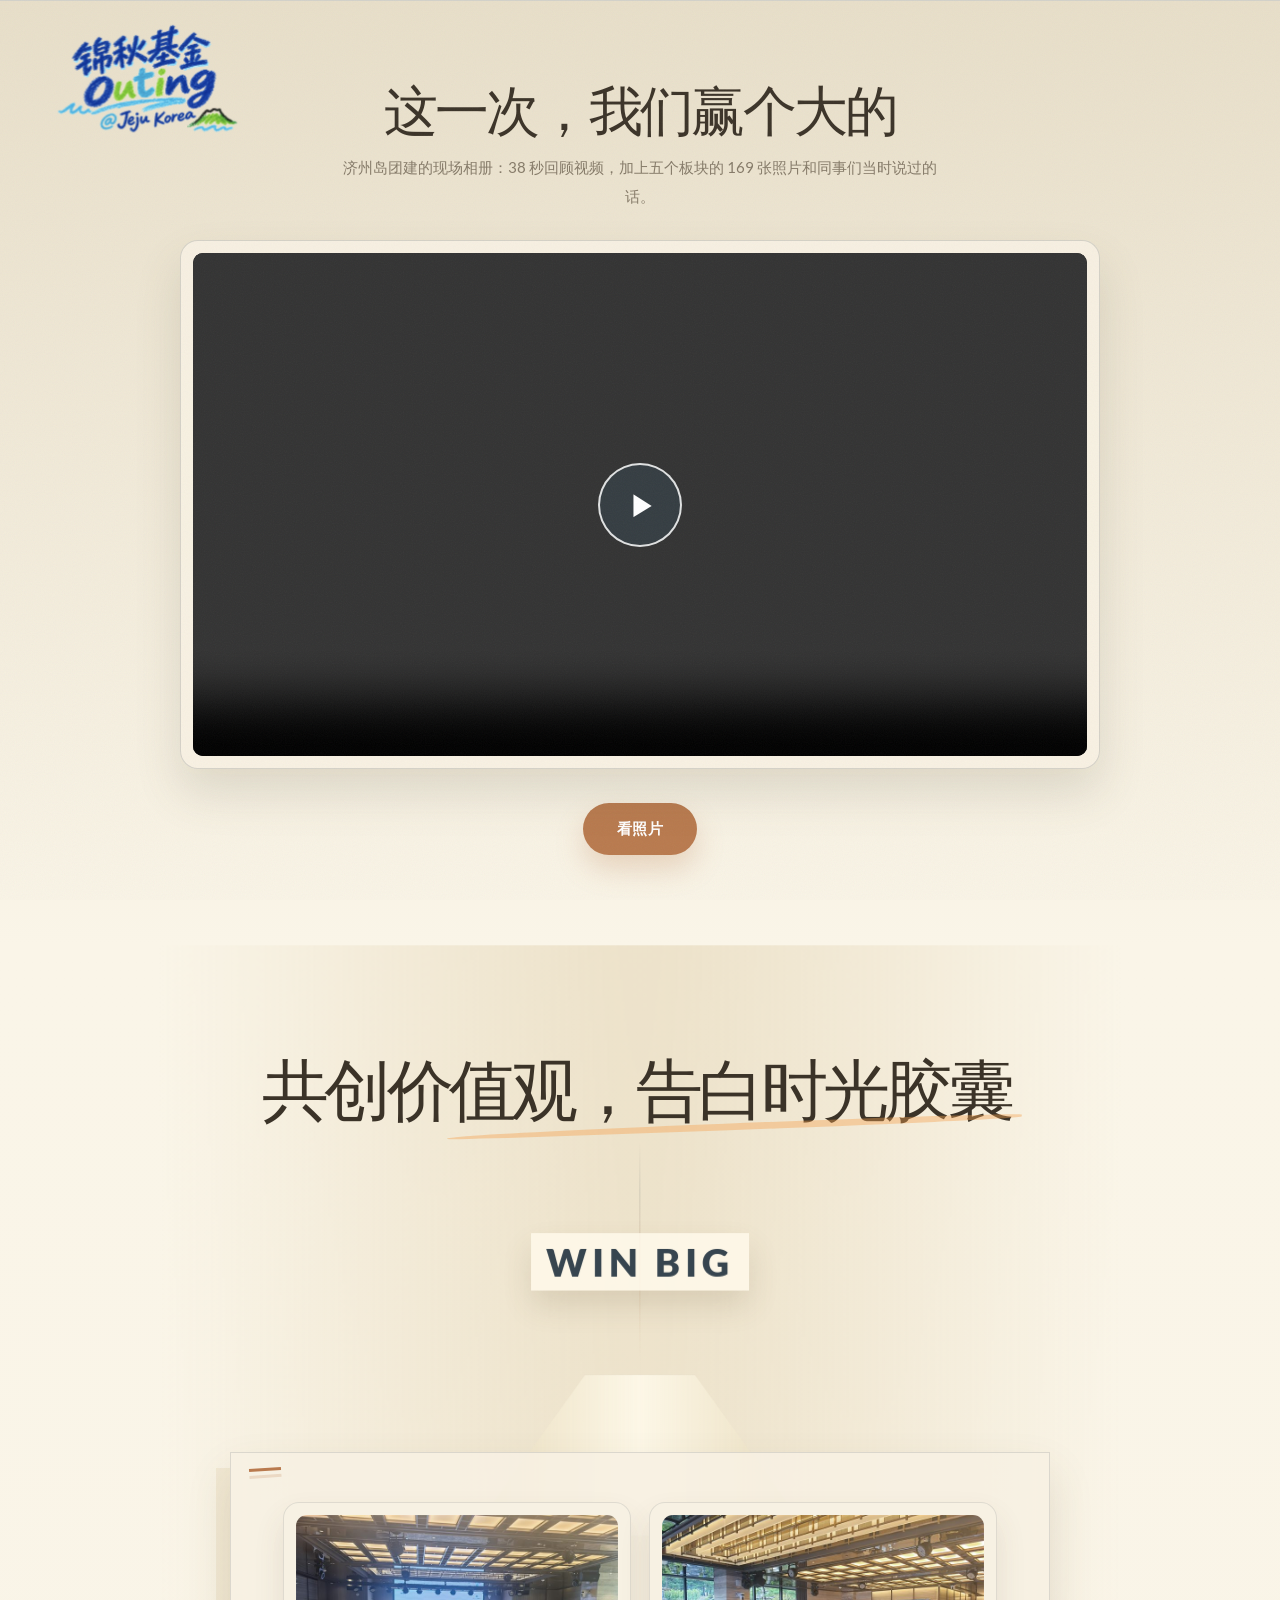
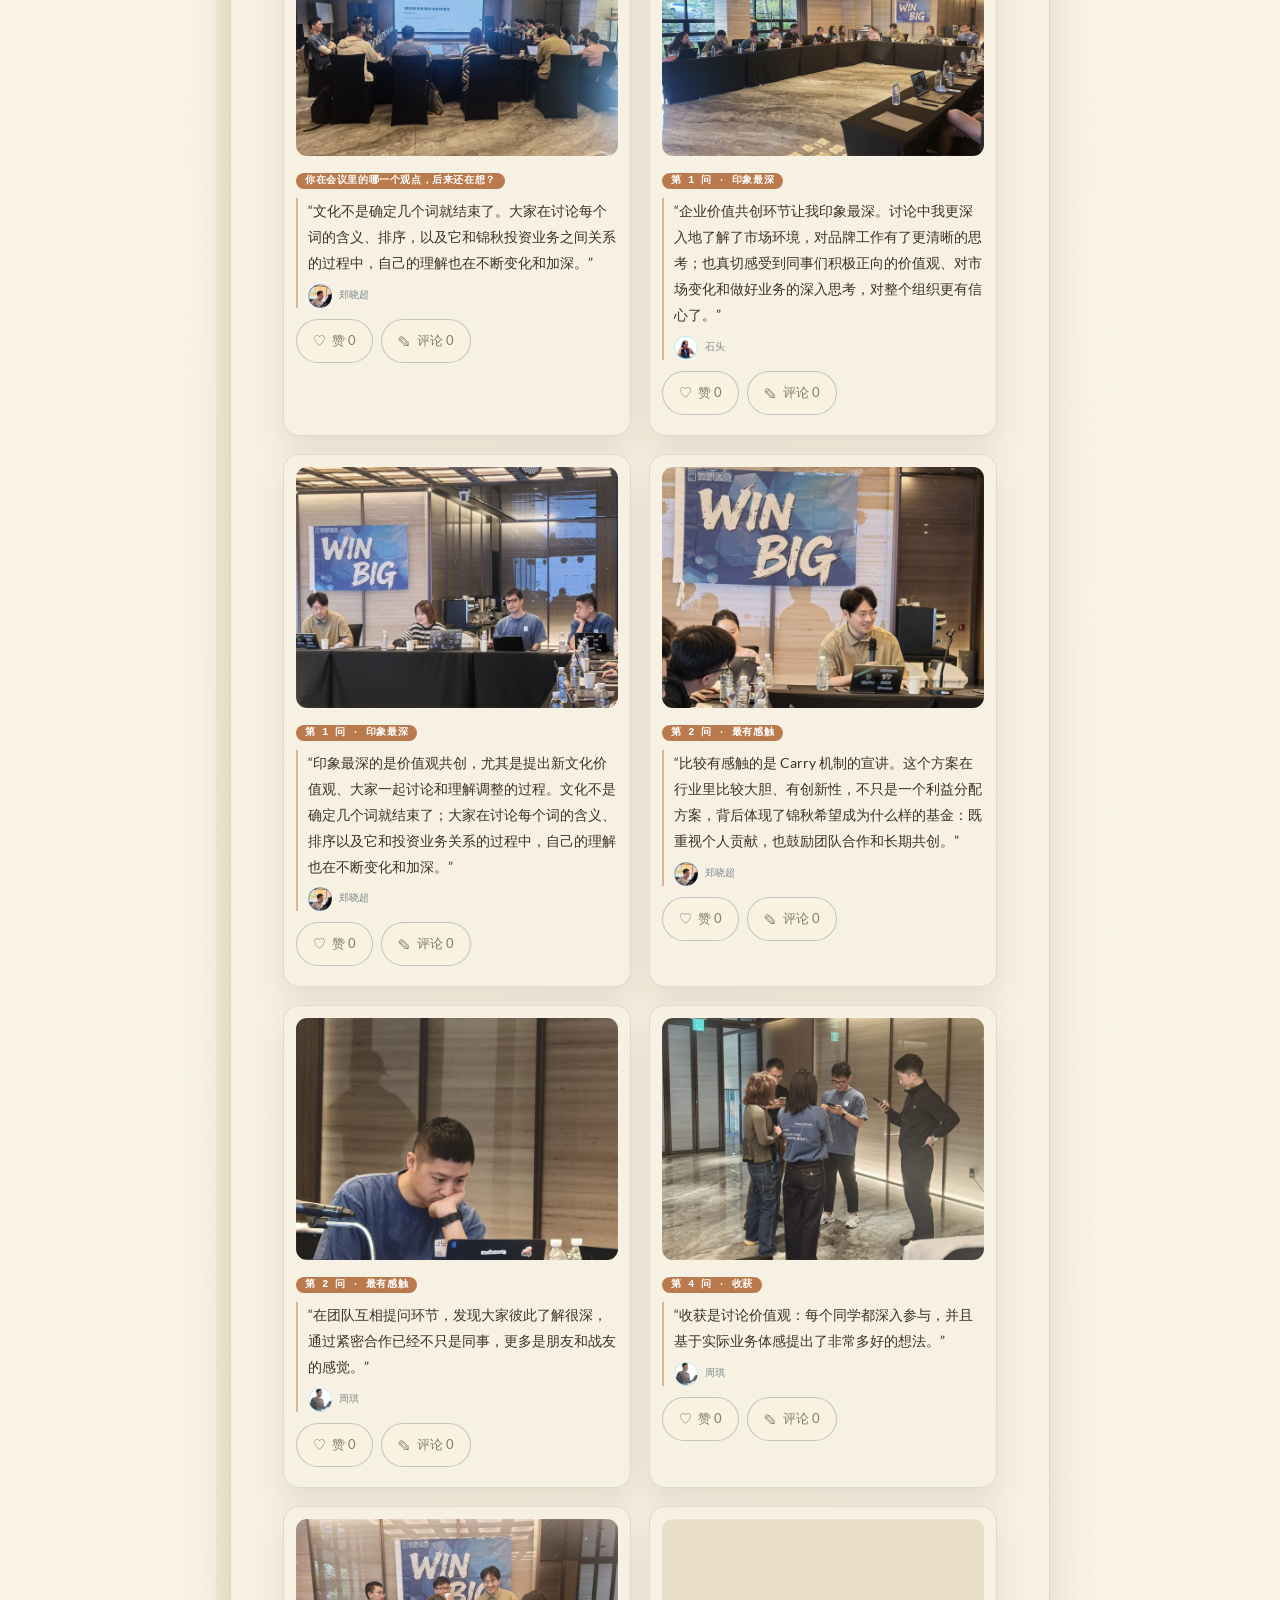
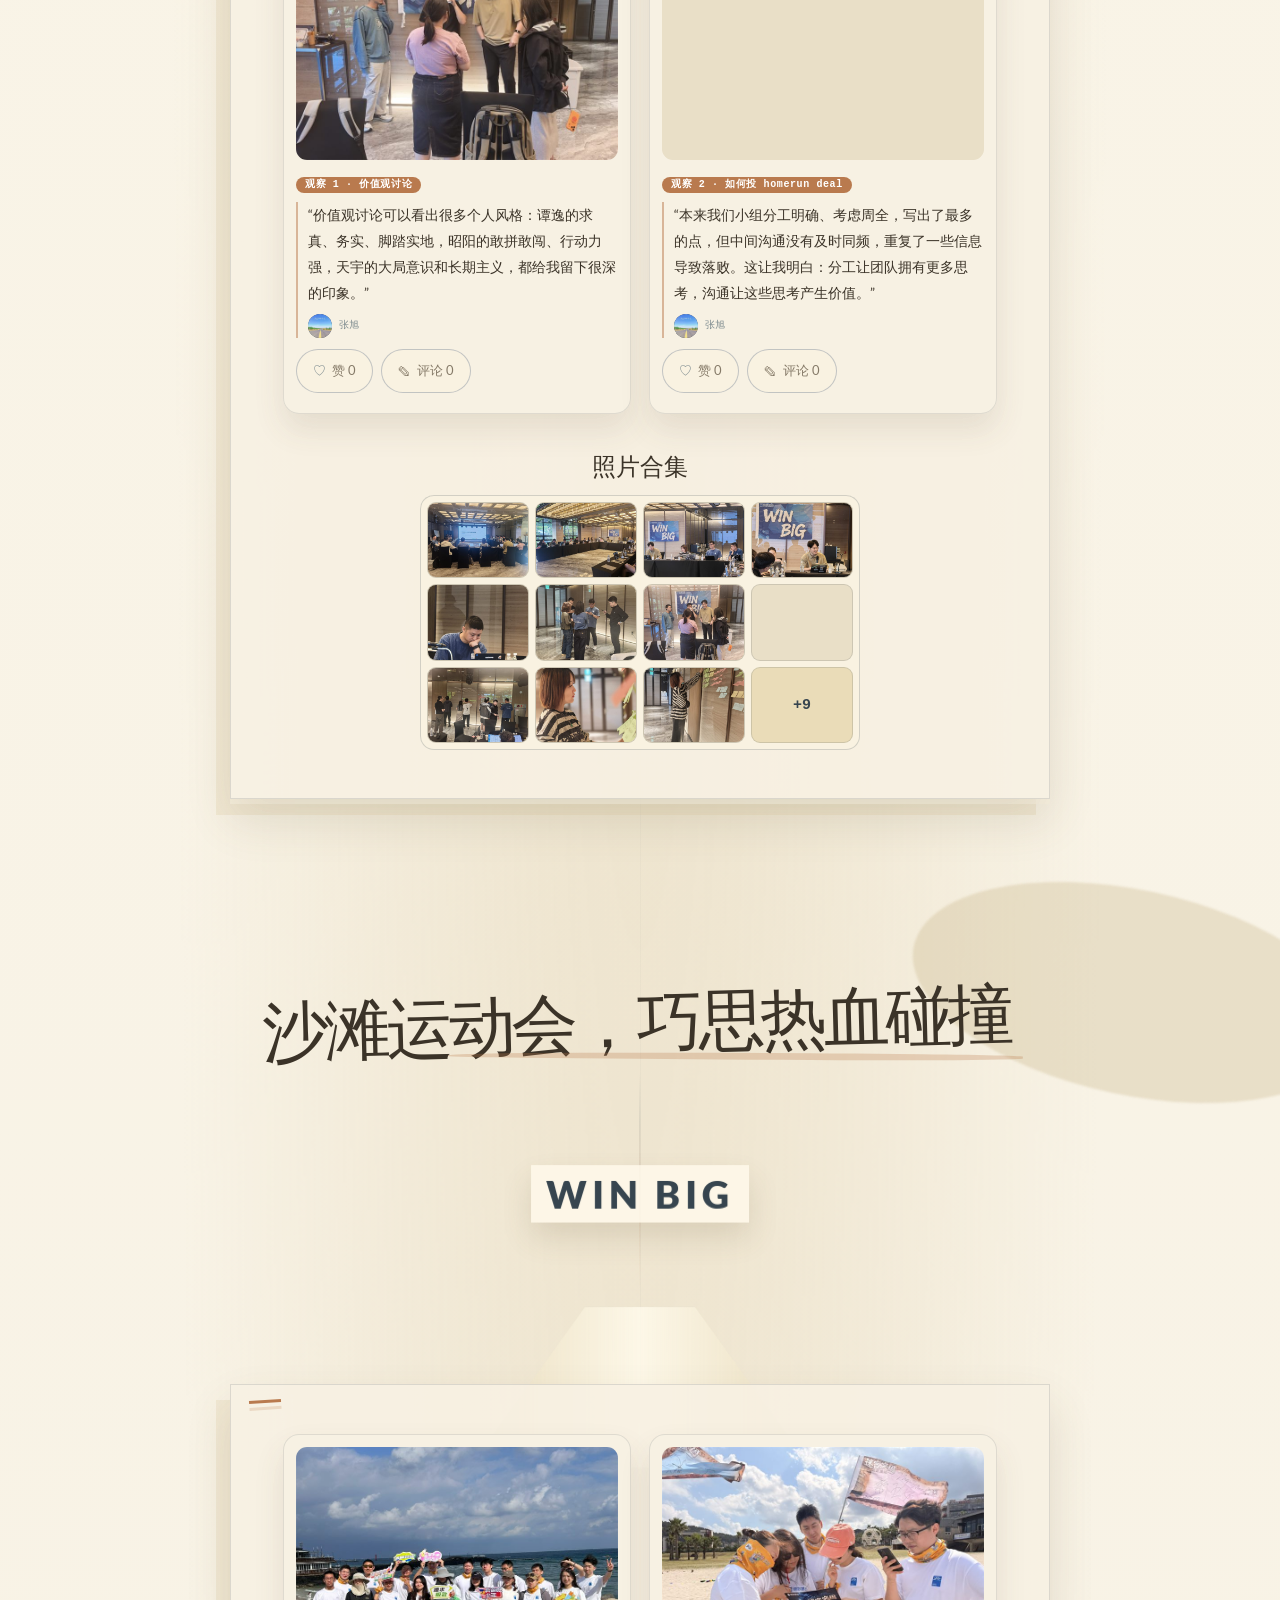
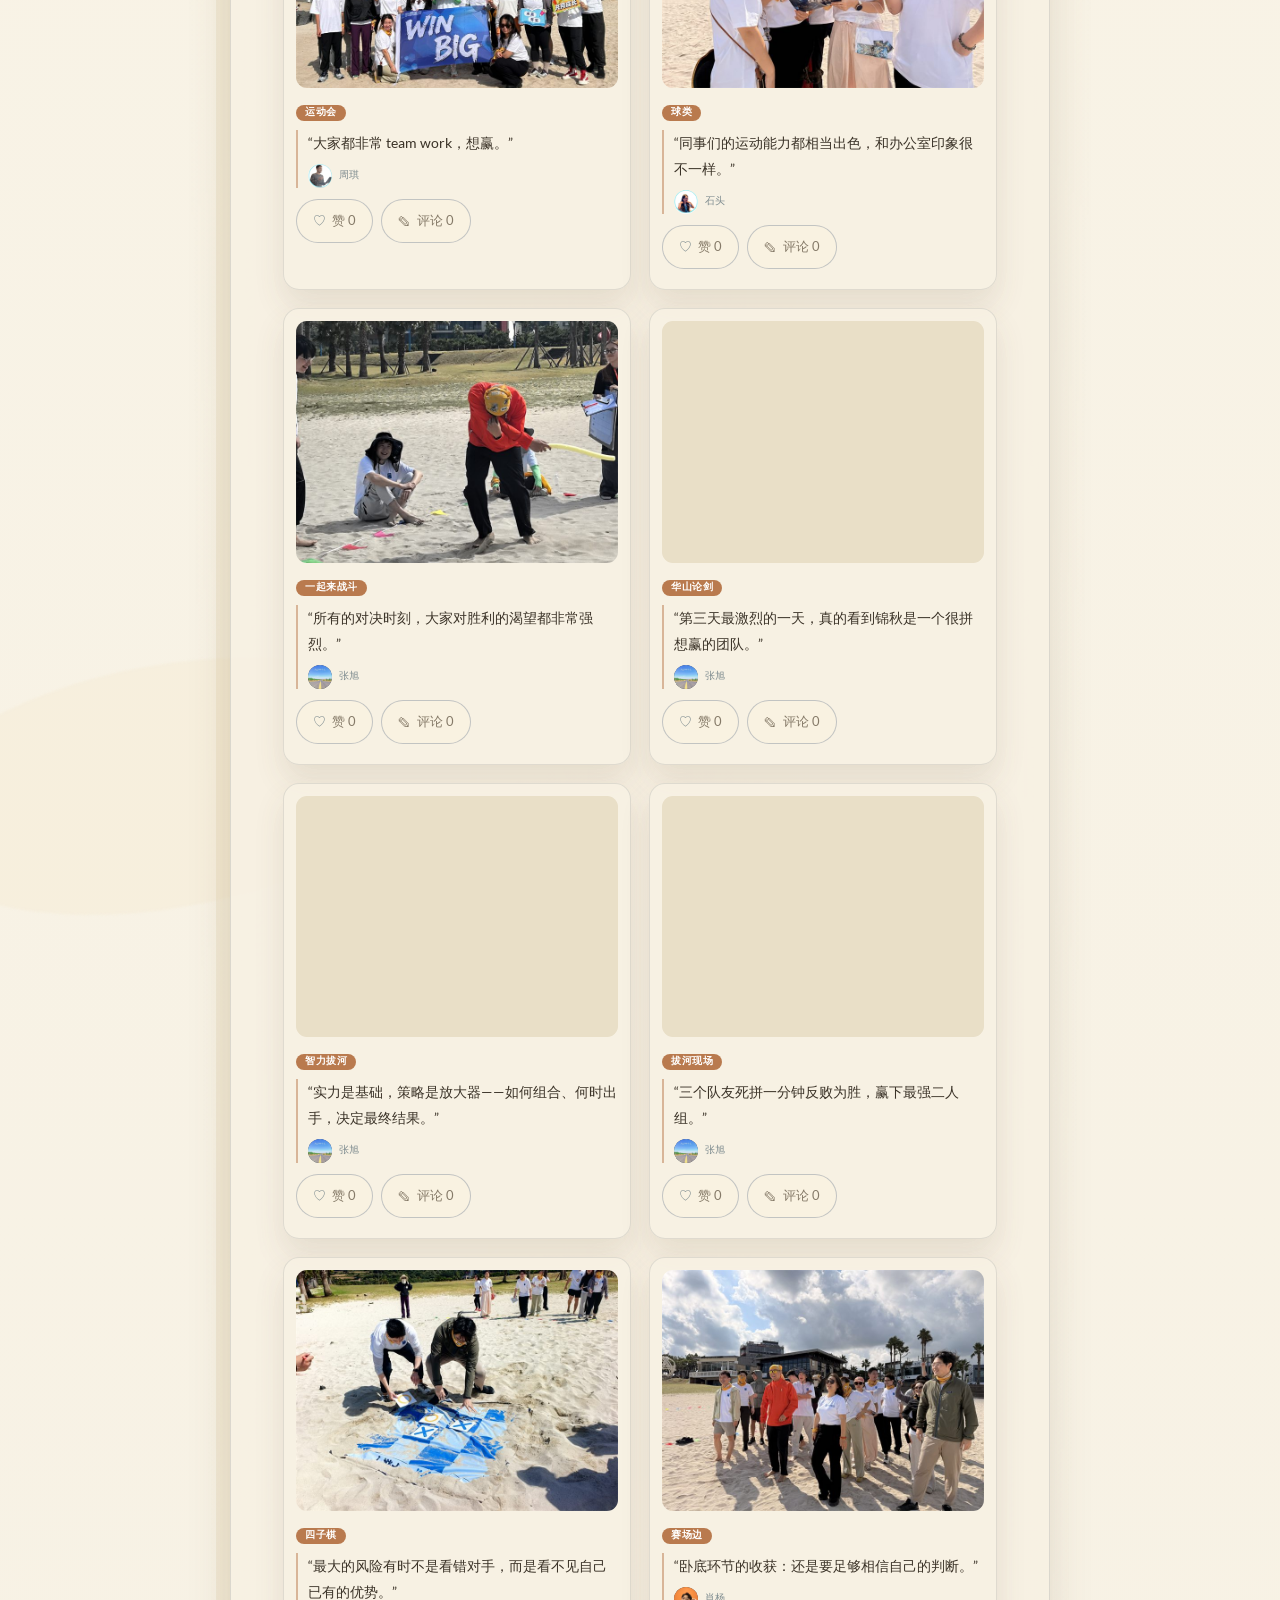
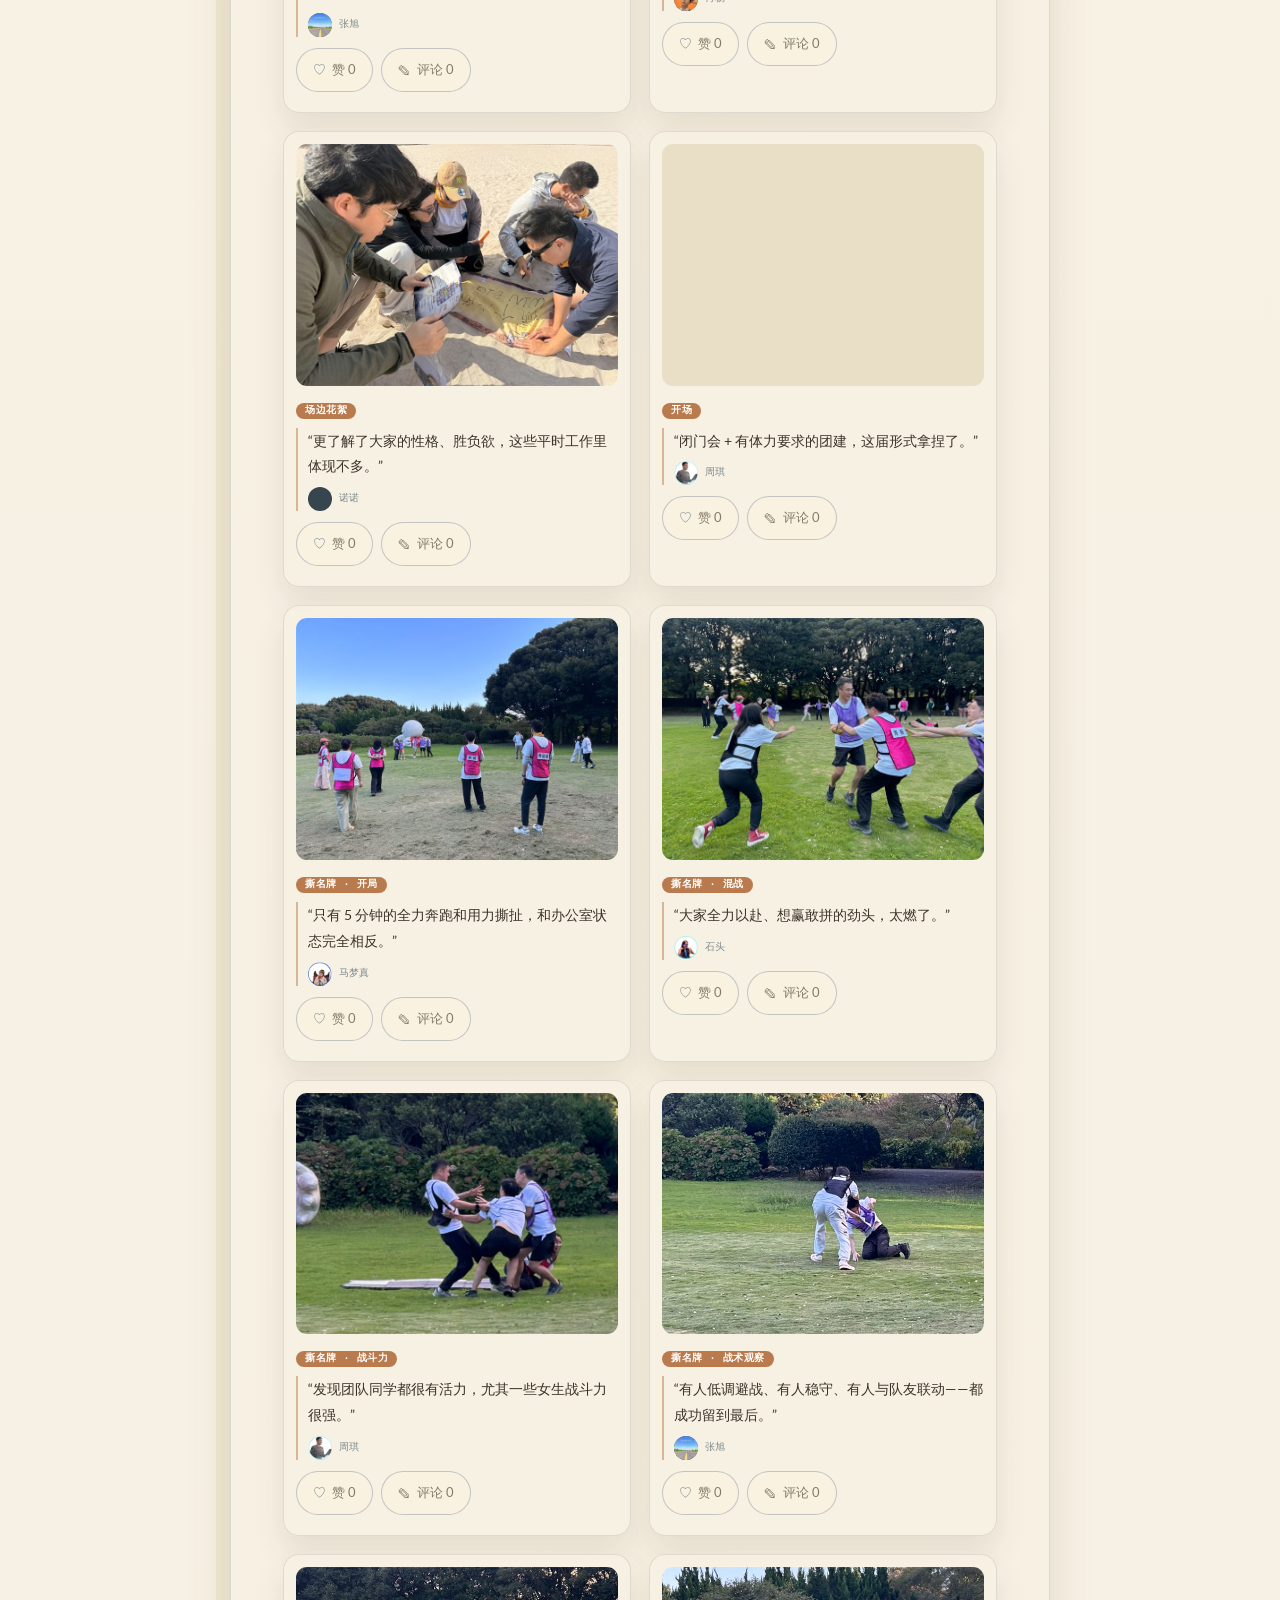
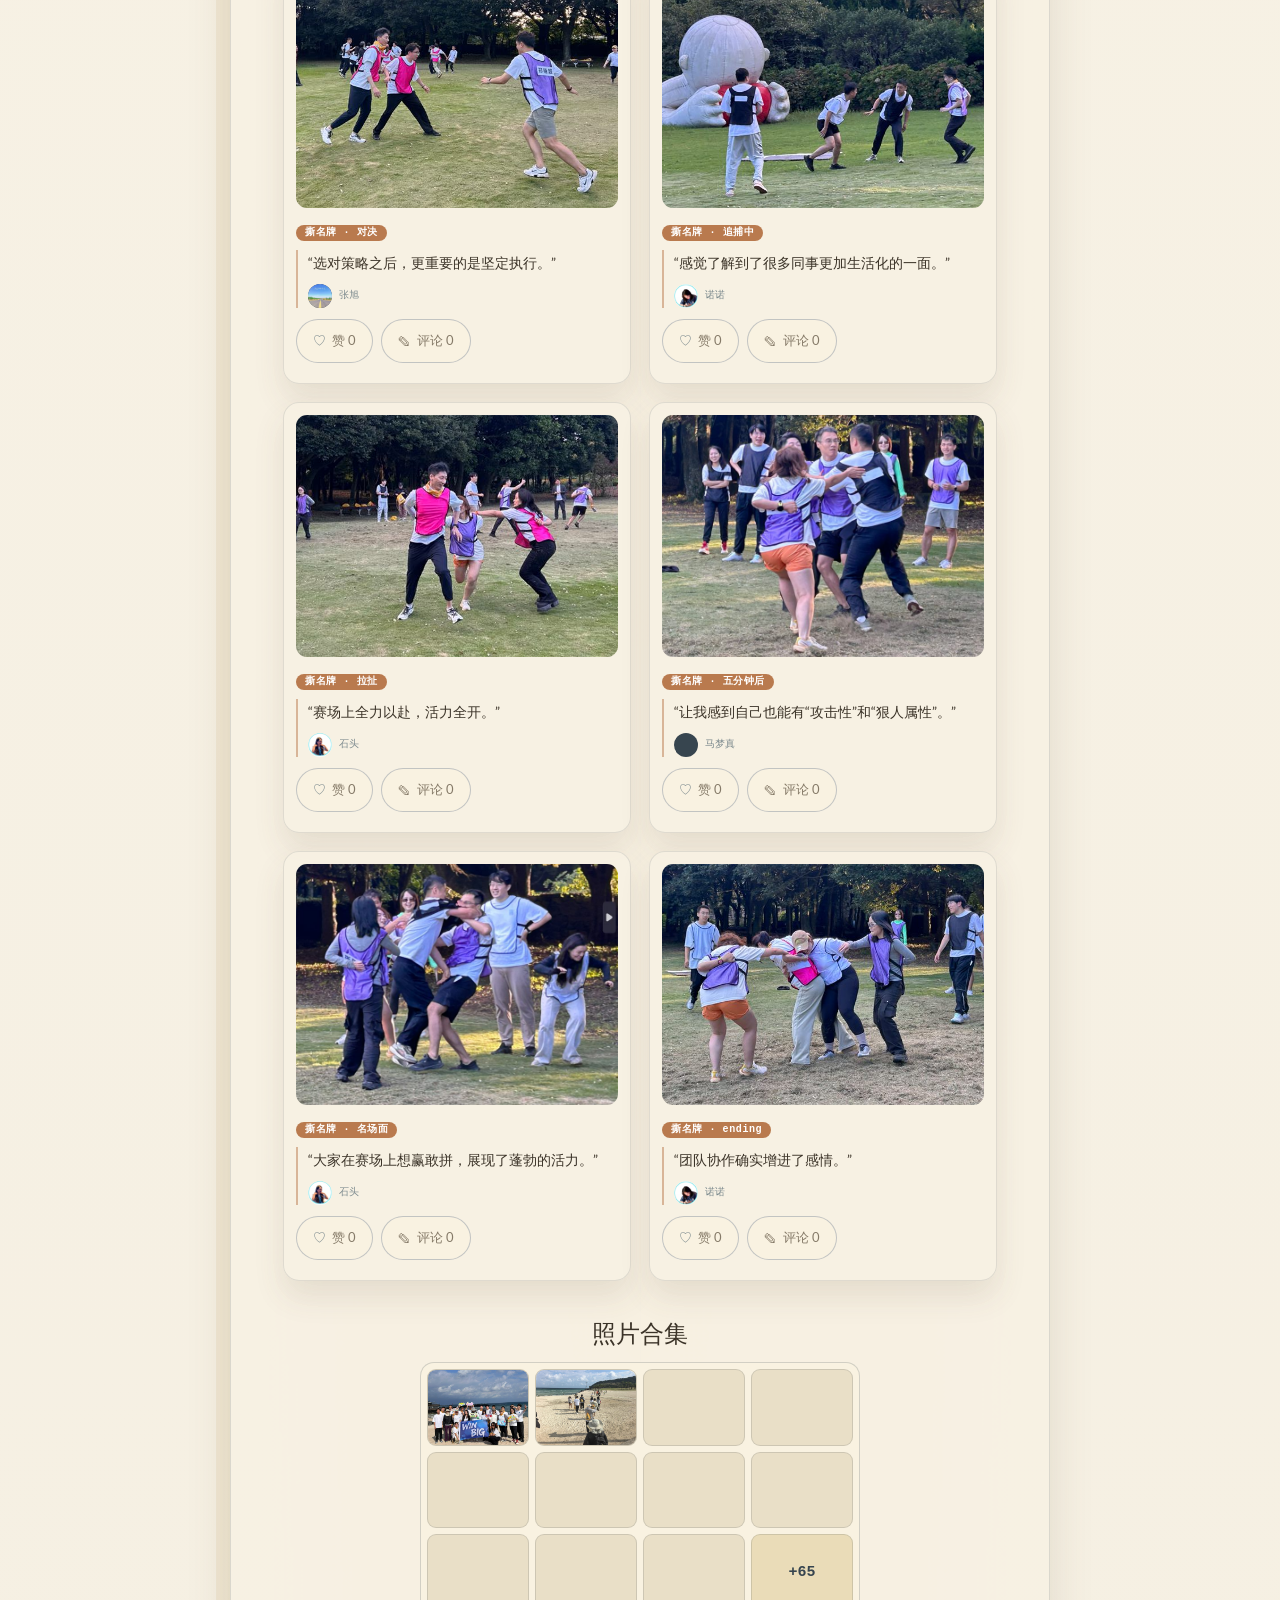
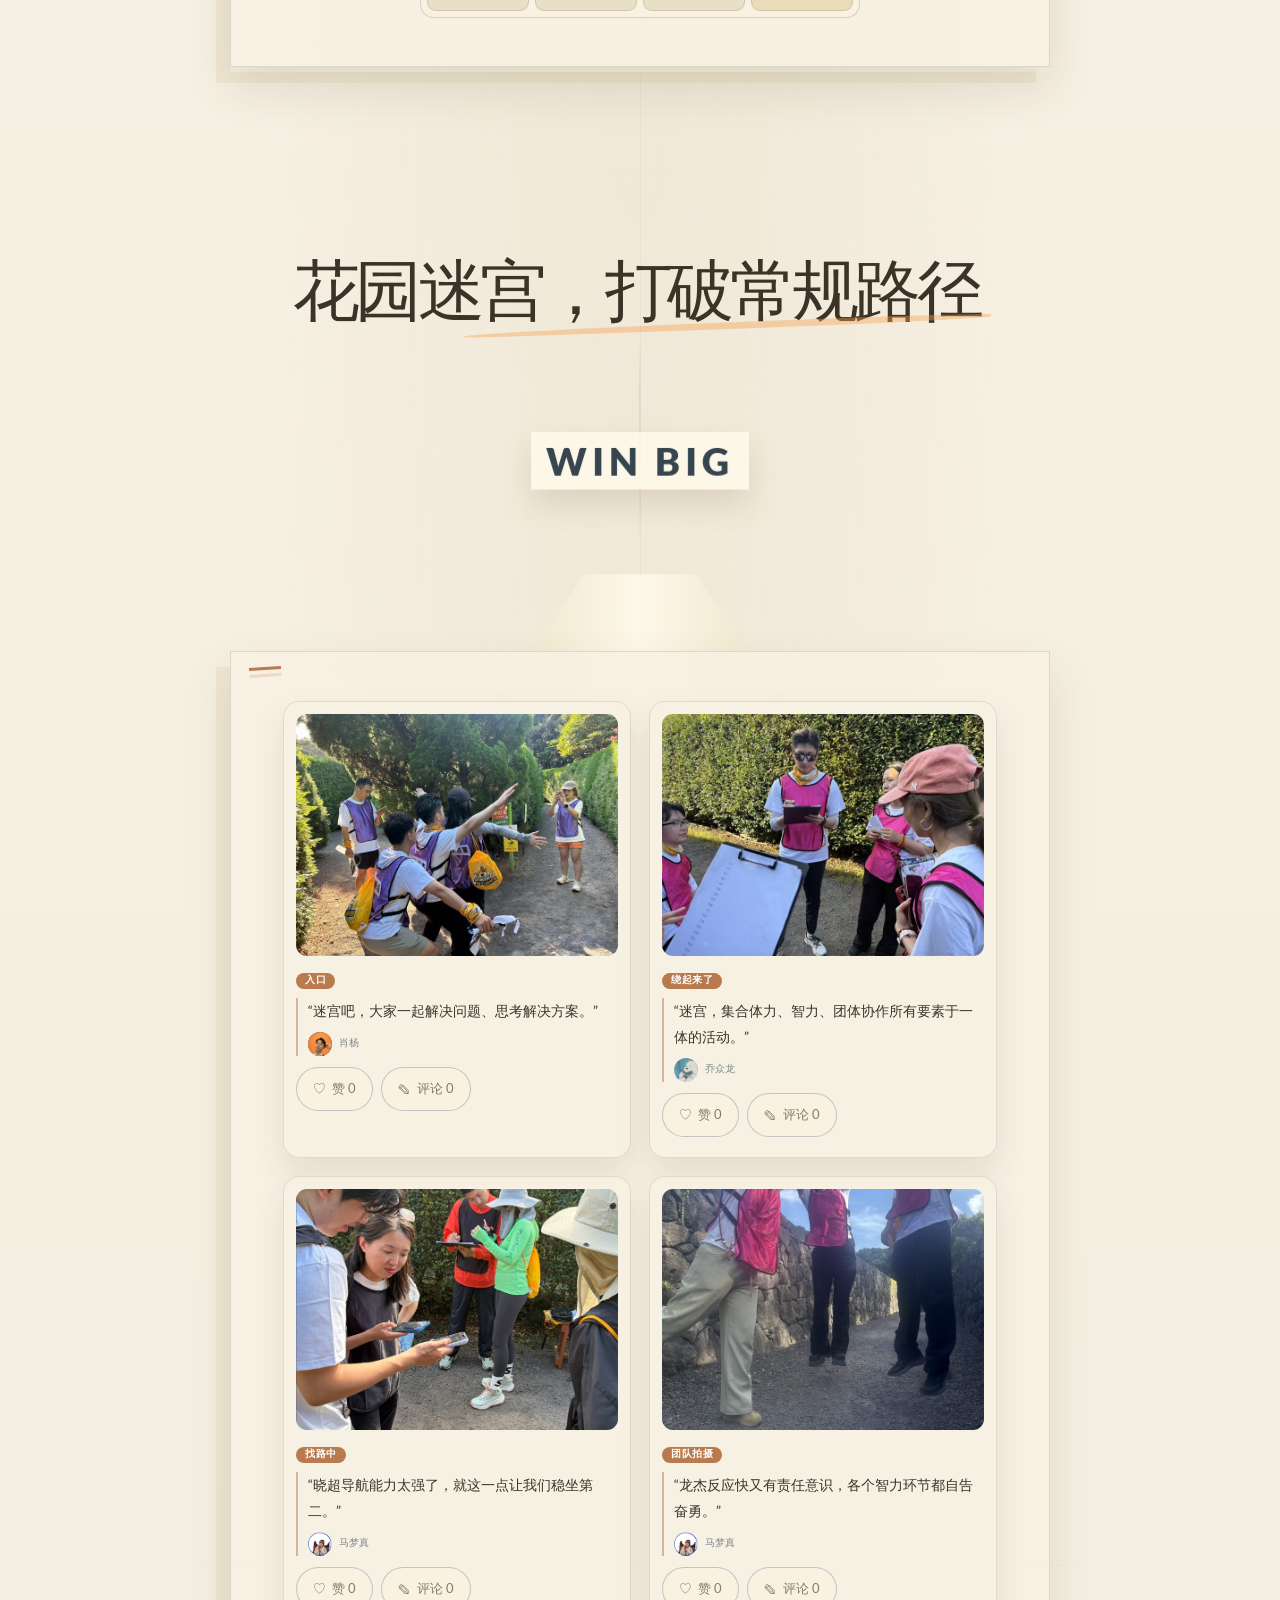
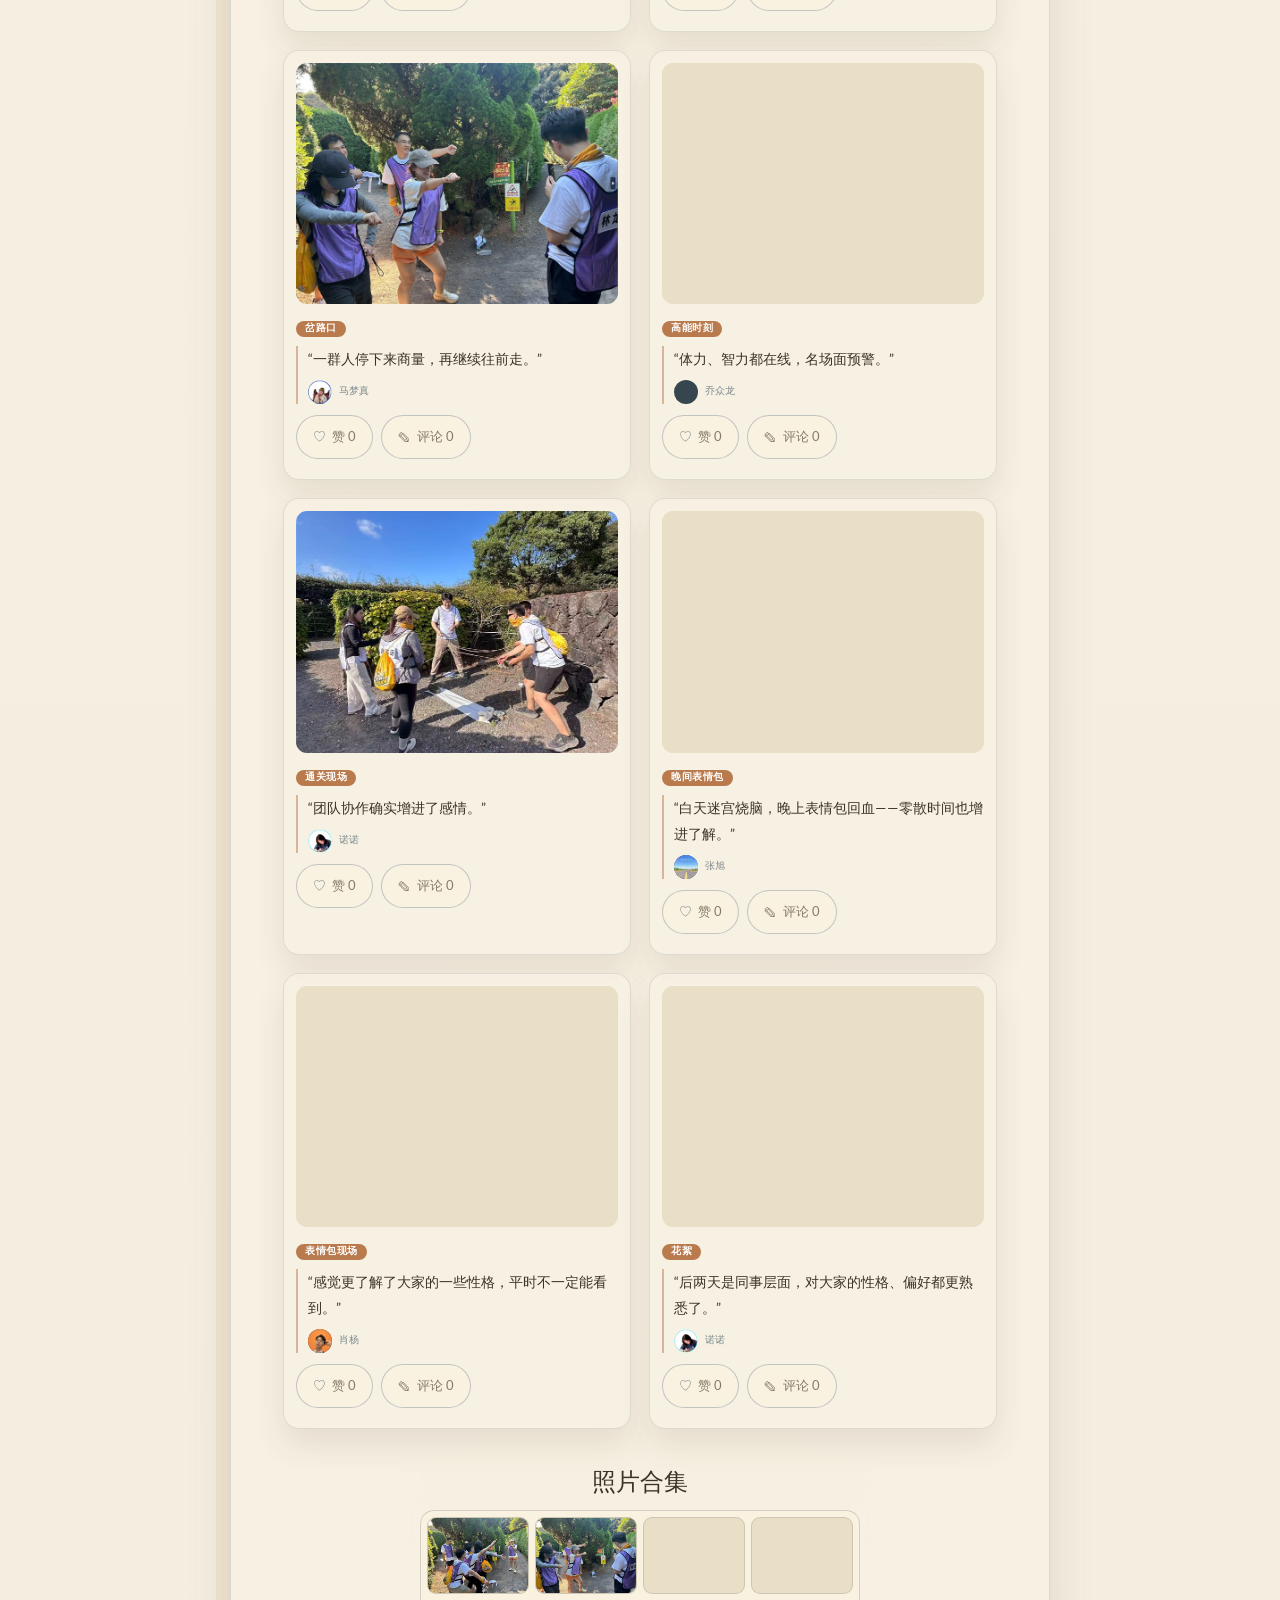
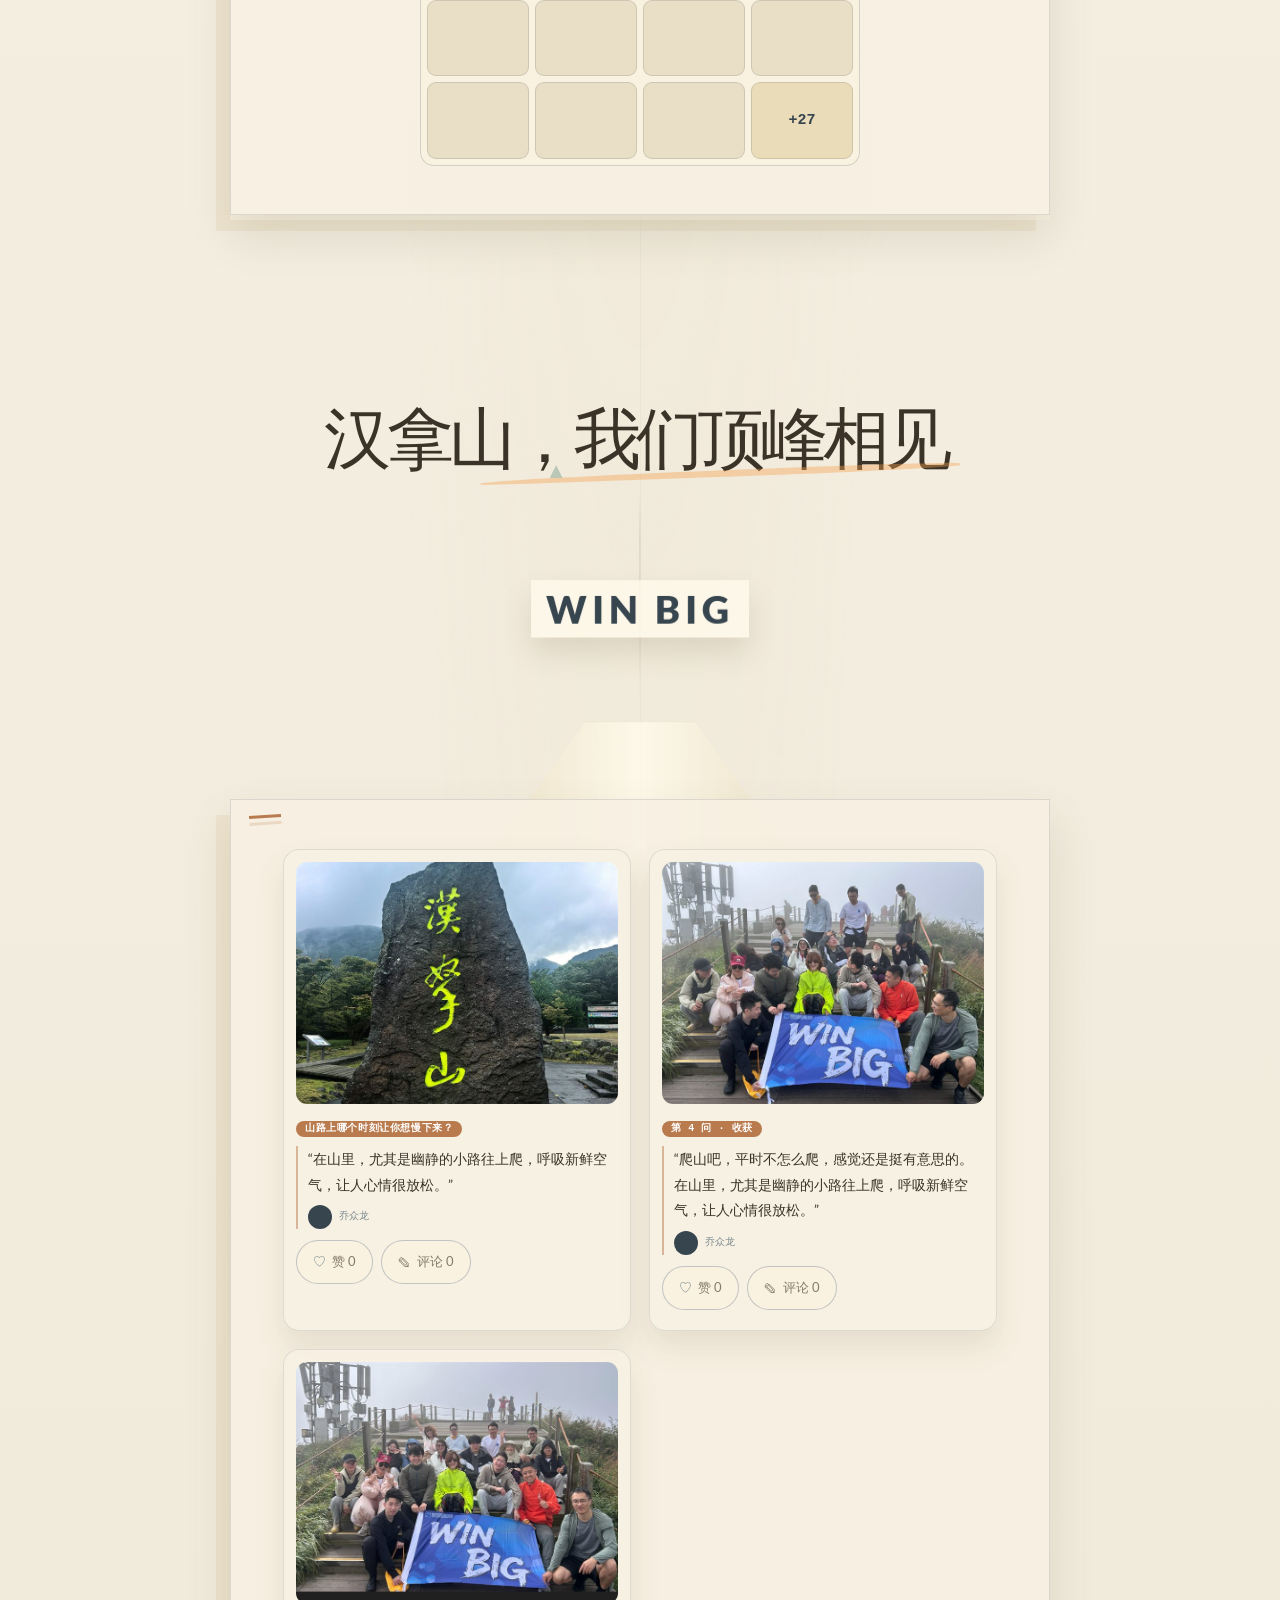
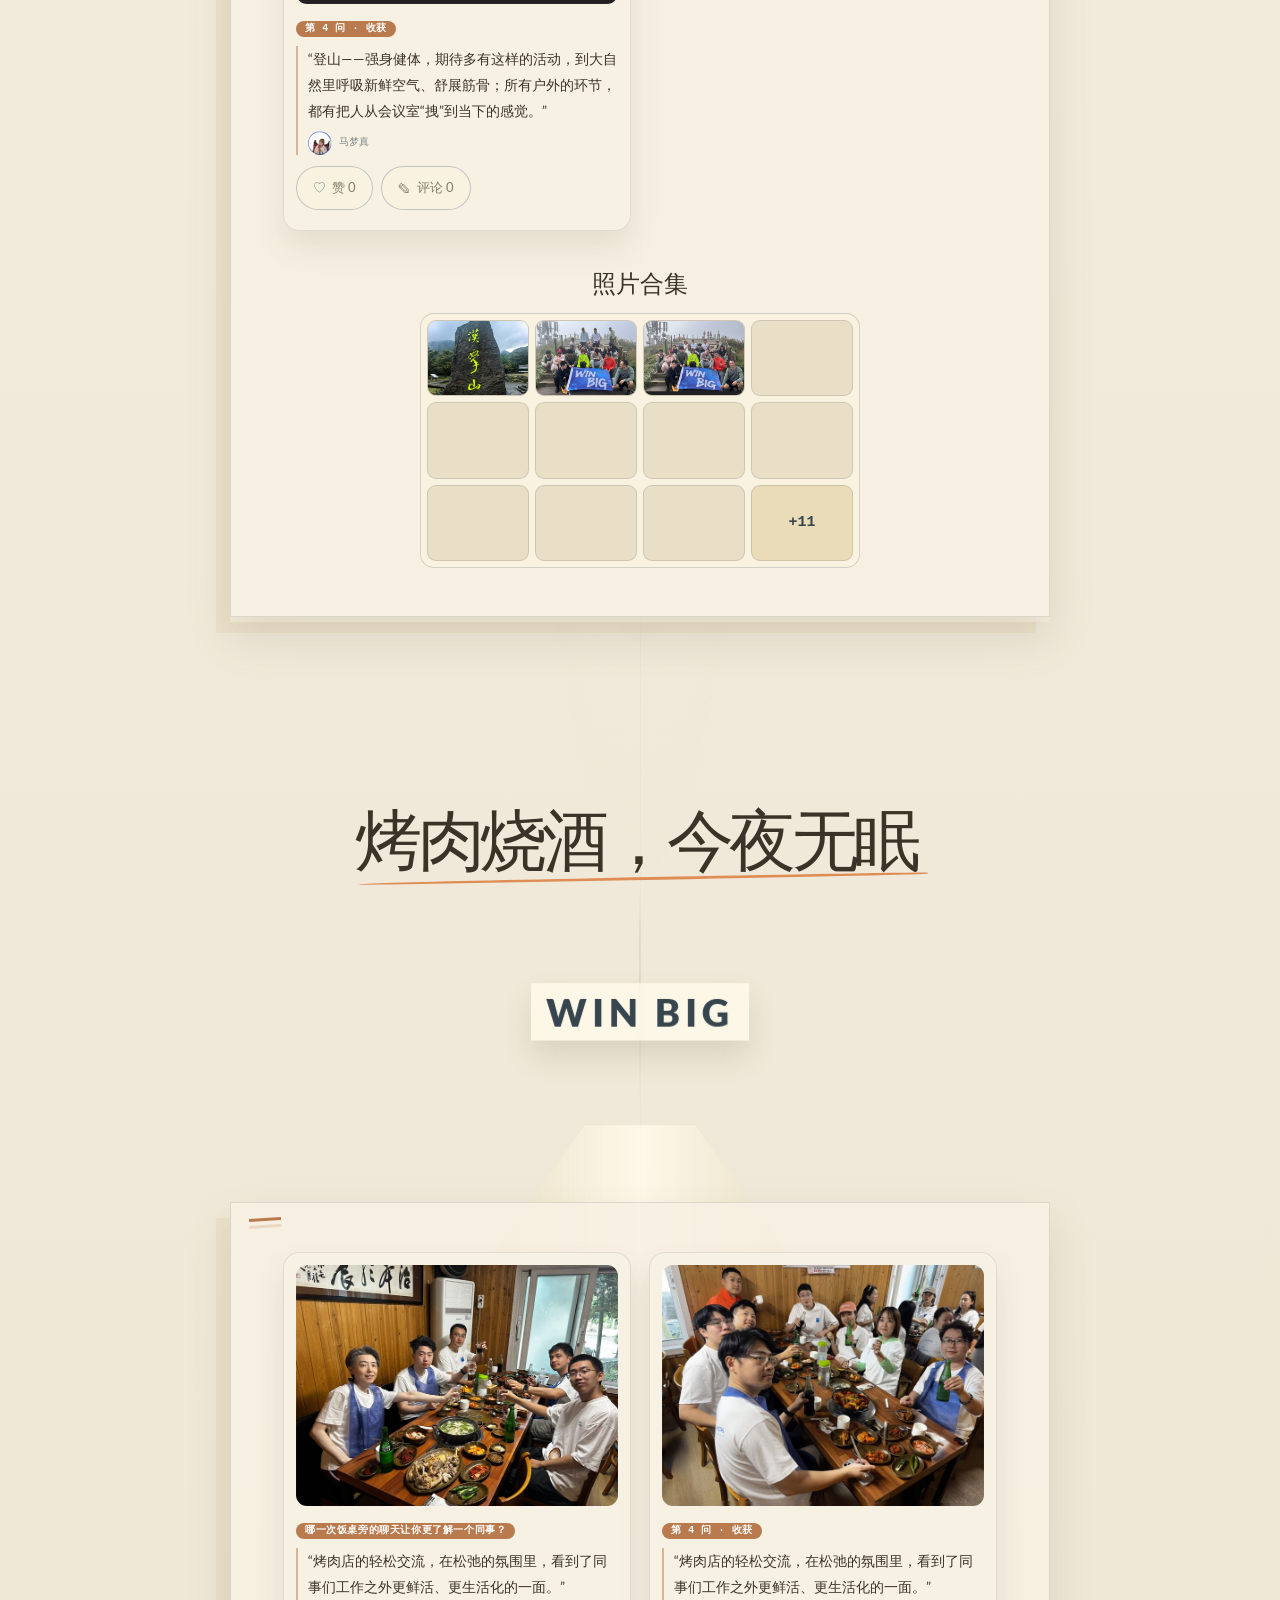
==== commit d807a779: "Fix the mobile and state problems found in the QA pass Share preview - There was no description and " ====
--- a/index.html
+++ b/index.html
@@ -3,10 +3,19 @@
 <head>
   <meta charset="UTF-8" />
   <meta name="viewport" content="width=device-width, initial-scale=1.0" />
-  <meta name="theme-color" content="#f1f7f5" />
+  <meta name="theme-color" content="#e8dfc9" />
   <meta name="robots" content="noindex, nofollow" />
   <title>WIN BIG · 锦秋基金济州岛团建相册</title>
+  <meta name="description" content="锦秋基金济州岛团建的现场相册：38 秒回顾视频，五个板块的 169 张照片，以及同事们当时说过的话。" />
+  <meta property="og:type" content="website" />
+  <meta property="og:title" content="锦秋基金济州岛团建相册" />
+  <meta property="og:description" content="38 秒回顾视频，五个板块的 169 张照片，以及同事们当时说过的话。" />
+  <meta property="og:image" content="public/brand/og-cover.png" />
+  <meta property="og:image:width" content="1200" />
+  <meta property="og:image:height" content="630" />
+  <meta name="twitter:card" content="summary_large_image" />
   <link rel="icon" type="image/png" href="public/brand/jinqiu-logo.png" />
+  <link rel="apple-touch-icon" href="public/brand/app-icon.png" />
   <link rel="stylesheet" href="styles.css" />
 </head>
 <body>
@@ -16,6 +25,7 @@
     </header>
     <div class="video-hero-inner">
       <h2 id="video-title">这一次，我们赢个大的</h2>
+      <p class="video-lede">济州岛团建的现场相册：38 秒回顾视频，加上五个板块的 169 张照片和同事们当时说过的话。</p>
       <div class="video-frame">
         <video id="final-video" autoplay muted playsinline controls preload="auto">
           <source src="public/videos/final-memory.mp4" type="video/mp4" />
@@ -23,8 +33,19 @@
         </video>
         <button class="video-play" id="video-play" type="button" aria-label="播放开场视频"><span>▶</span></button>
       </div>
+      <a class="video-cta" href="#station-meeting-road">看照片</a>
     </div>
   </section>
+
+  <nav class="station-nav" id="station-nav" aria-label="跳到某个板块">
+    <a href="#video-area">视频</a>
+    <a href="#station-meeting-road">共创</a>
+    <a href="#station-beach-road">沙滩</a>
+    <a href="#station-maze-road">迷宫</a>
+    <a href="#station-mountain-road">汉拿山</a>
+    <a href="#station-food-road">烤肉</a>
+    <a href="#station-suggestions">下一站</a>
+  </nav>
 
   <main id="route-top">
     <section class="route-track" id="route-track" aria-label="沿着 WIN BIG 记忆步道浏览济州岛团队相册">
@@ -77,30 +98,6 @@
     </div>
   </dialog>
 
-  <dialog class="comment-dialog" id="comment-dialog" aria-labelledby="comment-dialog-title">
-    <div class="comment-dialog-inner">
-      <button class="comment-dialog-close" id="comment-dialog-close" type="button" aria-label="关闭活动留言">×</button>
-      <h2 id="comment-dialog-title">欢迎JQer留下你的评论</h2>
-      <blockquote class="comment-source-quote">
-        <p id="comment-source-text"></p>
-        <cite id="comment-source-name"></cite>
-      </blockquote>
-      <form id="comment-form">
-        <label for="comment-name">你的称呼</label>
-        <input id="comment-name" name="name" type="text" maxlength="24" placeholder="怎么称呼你？" required autocomplete="off" />
-        <label for="comment-text">想为这一站留下什么？</label>
-        <textarea id="comment-text" name="message" rows="4" maxlength="500" required placeholder="一个没被拍下来的细节，或此刻看到照片的感受……" aria-describedby="comment-count"></textarea>
-        <div class="comment-form-footer"><span id="comment-count">0 / 500</span><button type="submit">投进信箱</button></div>
-        <p class="comment-storage-note">留言只保存在这台电脑上，其他同事看不到。</p>
-        <p id="comment-status" class="comment-status" role="status" aria-live="polite"></p>
-      </form>
-      <section class="comment-list-section" aria-labelledby="comment-list-title">
-        <div class="comment-list-heading"><h3 id="comment-list-title">这一站的留言 <span id="comment-total">0</span></h3></div>
-        <div id="comment-list"></div>
-      </section>
-    </div>
-  </dialog>
-
   <script src="activity-data.js"></script>
   <script src="scene-details.js"></script>
   <script src="script.js"></script>
--- a/styles.css
+++ b/styles.css
@@ -22,7 +22,7 @@
 a, button { color: inherit; font: inherit; }
 a { text-decoration: none; }
 button { border: 0; cursor: pointer; }
-a:focus-visible, button:focus-visible, .activity-gallery:focus-visible { outline: 2px solid var(--cyan); outline-offset: 5px; }
+a:focus-visible, button:focus-visible { outline: 2px solid var(--cyan); outline-offset: 5px; }
 
 
 .route-track { position: relative; height: 1600svh; background: var(--sky); }
@@ -43,19 +43,27 @@
 .road-heading { display: flex; flex-direction: column; align-items: center; gap: 20px; width: min(1240px, 89vw); margin: 0 auto 12px; text-align: center; transform: translateZ(48px); transform-style: preserve-3d; }
 .road-heading h1 { margin: 0; font: 500 clamp(42px, 5.2vw, 78px)/1 var(--display); letter-spacing: -.07em; }
 .road-aside { width: auto; margin-bottom: 0; }
-.road-subtitle { margin: 0 0 6px; color: var(--blue); font-size: 13px; text-align: right; }
-.road-description { max-width: 330px; margin: 0 0 13px; color: var(--muted); font-size: 13px; line-height: 1.75; text-align: right; }
-.road-echo { padding-top: 11px; border-top: 1px solid var(--line); text-align: right; }
-.road-echo-label { margin: 0 0 6px; color: var(--blue); font: 9px var(--mono); letter-spacing: .08em; }
-.road-echo-quote { display: -webkit-box; max-height: 50px; margin: 0; overflow: hidden; color: var(--ink); font: 12px/1.7 var(--display); -webkit-box-orient: vertical; -webkit-line-clamp: 2; }
 .road-world { position: relative; width: min(1200px, 92vw); height: min(66vh, 610px); margin: 0 auto; transform: translateZ(76px); transform-style: preserve-3d; }
 .road-surface { position: absolute; z-index: 0; top: -10%; left: 50%; width: 29%; height: 120%; border: 1px solid rgba(55,69,79,.1); background: linear-gradient(90deg, rgba(224,207,160,.36), rgba(255,250,235,.86) 50%, rgba(224,207,160,.36)); clip-path: polygon(34% 0, 66% 0, 100% 100%, 0 100%); transform: translateX(-50%) rotateX(60deg) translateZ(-150px) scaleY(1.12); transform-origin: center bottom; box-shadow: 0 0 60px rgba(108,90,58,.16); }
 .road-center-line { position: absolute; z-index: 1; top: 0; bottom: 0; left: 50%; width: 1px; background: linear-gradient(180deg, transparent, rgba(55,69,79,.2) 20%, rgba(185,122,78,.28) 50%, transparent 90%); transform: translateX(-50%) translateZ(-30px); }
 .road-wordmark { position: absolute; z-index: 4; top: 50%; left: 50%; padding: 10px 15px; color: var(--blue); background: rgba(255,250,235,.84); font: 900 clamp(22px, 3vw, 42px)/1 Lato, sans-serif; letter-spacing: .13em; transform: translate(-50%, -50%) translateZ(75px) rotateX(8deg); box-shadow: 0 15px 30px rgba(108,90,58,.16); }
 .photo-dialog { width: min(1180px, calc(100vw - 40px)); max-width: none; max-height: min(90svh, 900px); padding: 0; color: var(--ink); border: 1px solid var(--line); border-radius: 20px; background: #fdf9ee; box-shadow: 0 25px 80px rgba(43,36,26,.24); }
+/* 弹窗开关的过渡。allow-discrete 让 display/overlay 也能参与，
+   否则关闭时会先消失再动画。@starting-style 负责进场的第一帧。 */
+.photo-dialog, .photo-lightbox { opacity: 0; transform: translateY(14px) scale(.985); transition: opacity .24s ease, transform .24s ease, overlay .24s allow-discrete, display .24s allow-discrete; }
+.photo-dialog[open], .photo-lightbox[open] { opacity: 1; transform: none; }
+@starting-style {
+  .photo-dialog[open], .photo-lightbox[open] { opacity: 0; transform: translateY(14px) scale(.985); }
+}
+.photo-dialog::backdrop, .photo-lightbox::backdrop { opacity: 0; transition: opacity .24s ease, overlay .24s allow-discrete, display .24s allow-discrete; }
+.photo-dialog[open]::backdrop, .photo-lightbox[open]::backdrop { opacity: 1; }
+@starting-style {
+  .photo-dialog[open]::backdrop, .photo-lightbox[open]::backdrop { opacity: 0; }
+}
 .photo-dialog::backdrop { background: rgba(43,36,26,.35); backdrop-filter: blur(4px); }
 .photo-dialog-inner { position: relative; max-height: min(90svh, 900px); overflow-y: auto; padding: 43px 48px 45px; }
-.photo-dialog-close { position: absolute; top: 18px; right: 22px; width: 34px; height: 34px; color: var(--blue); background: transparent; font-size: 27px; line-height: 1; }
+.photo-dialog-close { position: absolute; z-index: 2; top: 14px; right: 16px; display: grid; place-items: center; width: 44px; height: 44px; color: var(--blue); border-radius: 50%; background: rgba(255,255,255,.8); font-size: 27px; line-height: 1; transition: background .2s ease, transform .12s ease; }
+.photo-dialog-close:active, .photo-lightbox-close:active { transform: scale(.9); }
 .photo-dialog h2 { margin: 0 0 10px; font: 500 clamp(38px, 5vw, 68px)/1.1 var(--display); letter-spacing: -.07em; }
 .photo-dialog-grid { display: grid; grid-template-columns: repeat(4, minmax(0, 1fr)); gap: 12px; }
 .archive-photo { display: block; width: 100%; aspect-ratio: 4 / 3; padding: 5px; border: 1px solid rgba(55,69,79,.12); border-radius: 10px; background: #e9dfc7; transition: transform .2s ease, box-shadow .2s ease; }
@@ -64,56 +72,26 @@
 .photo-lightbox { width: min(960px, calc(100vw - 28px)); max-width: none; max-height: min(94svh, 960px); padding: 0; color: var(--ink); border: 1px solid var(--line); border-radius: 22px; background: #fdf9ee; box-shadow: 0 28px 90px rgba(43,36,26,.3); }
 .photo-lightbox::backdrop { background: rgba(43,36,26,.58); backdrop-filter: blur(7px); }
 .photo-lightbox-inner { position: relative; max-height: min(94svh, 960px); overflow-y: auto; padding: 34px 40px 30px; text-align: center; }
-.photo-lightbox-close { position: absolute; z-index: 2; top: 15px; right: 18px; display: grid; place-items: center; width: 38px; height: 38px; color: var(--blue); border: 1px solid var(--line); border-radius: 50%; background: rgba(255,255,255,.88); font-size: 27px; line-height: 1; }
+.photo-lightbox-close { position: absolute; z-index: 2; top: 12px; right: 14px; display: grid; place-items: center; width: 44px; height: 44px; color: var(--blue); border: 1px solid var(--line); border-radius: 50%; background: rgba(255,255,255,.88); font-size: 27px; line-height: 1; transition: background .2s ease, transform .12s ease; }
 .photo-lightbox h2 { margin: 0 0 18px; font: 500 clamp(28px, 4vw, 50px)/1.1 var(--display); letter-spacing: -.06em; }
 .photo-lightbox-figure { margin: 0; }
 .photo-lightbox-figure img { display: block; width: 100%; max-height: min(67svh, 660px); object-fit: contain; border: 1px solid rgba(55,69,79,.14); border-radius: 12px; background: #e9dfc7; }
 .photo-lightbox-figure figcaption { margin-top: 10px; color: var(--muted); font: 10px var(--mono); letter-spacing: .05em; }
 .photo-lightbox-controls { display: flex; align-items: center; justify-content: center; gap: 16px; margin-top: 18px; }
-.photo-lightbox-controls button, .photo-lightbox-exit { min-height: 34px; padding: 8px 13px; color: var(--blue); border: 1px solid rgba(55,69,79,.25); border-radius: 999px; background: rgba(248,241,227,.92); font-size: 11px; }
+.photo-lightbox-controls button, .photo-lightbox-exit { min-height: 44px; padding: 12px 20px; color: var(--blue); border: 1px solid rgba(55,69,79,.25); border-radius: 999px; background: rgba(248,241,227,.92); font-size: 13px; transition: background .2s ease, color .2s ease, border-color .2s ease, transform .12s ease; }
+.photo-lightbox-controls button:active, .photo-lightbox-exit:active { transform: scale(.96); }
 .photo-lightbox-controls button:hover, .photo-lightbox-exit:hover { color: #fff; border-color: var(--cyan); background: var(--cyan); }
 .photo-lightbox-controls button:disabled { cursor: not-allowed; opacity: .35; }
 .photo-lightbox-controls span { min-width: 50px; color: var(--muted); font: 10px var(--mono); }
 .photo-lightbox-exit { margin-top: 14px; color: var(--muted); background: transparent; }
-.comment-dialog { width: min(720px, calc(100vw - 40px)); max-width: none; max-height: min(88svh, 850px); padding: 0; color: var(--ink); border: 1px solid var(--line); border-radius: 20px; background: #fdf9ee; box-shadow: 0 25px 80px rgba(43,36,26,.24); }
-.comment-dialog::backdrop { background: rgba(43,36,26,.35); backdrop-filter: blur(4px); }
-.comment-dialog-inner { position: relative; max-height: min(88svh, 850px); overflow-y: auto; padding: 43px 50px 38px; }
 /* 只有内层滚动。外层 dialog 被浏览器默认设为 overflow:auto，
    而它上下各有 1px 边框，内容区比内层矮 2px，于是外层也会冒出
    一条滚动条，和内层那条叠成两条。这里把外层锁死。 */
-.photo-dialog, .photo-lightbox, .comment-dialog { overflow: hidden; }
-.comment-dialog-close { position: absolute; top: 20px; right: 24px; width: 32px; height: 32px; color: var(--blue); background: rgba(255,255,255,.85); border-radius: 50%; font-size: 26px; line-height: 1; }
-.comment-dialog h2 { margin: 0 0 25px; font: 500 clamp(35px, 4.5vw, 56px)/1.1 var(--display); letter-spacing: -.07em; }
-.comment-source-quote { margin: 0 0 28px; padding: 16px 20px; border-left: 2px solid var(--cyan); border-radius: 0 12px 12px 0; background: var(--sky); }
-.comment-source-quote p { margin: 0; color: var(--ink); font: 16px/1.85 var(--display); }
-.comment-source-quote cite { display: block; margin-top: 10px; color: var(--blue-soft); font: 10px var(--mono); font-style: normal; letter-spacing: .04em; }
-#comment-form label { display: block; margin: 16px 0 8px; font-size: 13px; font-weight: 500; }
-#comment-form label span { color: var(--muted); font-size: 11px; font-weight: 400; }
-#comment-form input, #comment-form textarea { display: block; width: 100%; padding: 11px 13px; color: var(--ink); border: 1px solid var(--line); border-radius: 10px; background: var(--sky); font-size: 14px; line-height: 1.7; }
-#comment-form input { max-width: 300px; }
-#comment-form textarea { min-height: 118px; resize: vertical; }
-#comment-form input:focus, #comment-form textarea:focus { outline: 2px solid rgba(185,122,78,.35); outline-offset: 2px; }
-.comment-form-footer { display: flex; align-items: center; justify-content: space-between; gap: 20px; margin-top: 12px; color: var(--muted); font: 10px var(--mono); }
-.comment-form-footer button { padding: 10px 15px; color: #fff; border-radius: 10px; background: var(--blue); font-size: 12px; }
-.comment-form-footer button:hover { background: var(--cyan); }
-.comment-form-footer button span { margin-left: 10px; }
+.photo-dialog, .photo-lightbox { overflow: hidden; }
 .comment-status { min-height: 20px; margin: 12px 0 0; color: var(--blue); font-size: 12px; line-height: 1.7; }
-.comment-storage-note { margin: 14px 0 0; color: var(--muted); font-size: 13px; line-height: 1.7; }
-.comment-status.is-error { color: #a92c2c; }
-.comment-list-section { margin-top: 30px; }
-.comment-list-heading { display: flex; align-items: baseline; justify-content: space-between; gap: 15px; padding-bottom: 13px; border-bottom: 1px solid var(--line); }
-.comment-list-heading h3 { margin: 0; font: 500 22px var(--display); }
-.comment-list-heading h3 span { color: var(--blue); font: 11px var(--mono); }
-.comment-list-heading > span { color: var(--muted); font: 10px var(--mono); }
 .comment-empty { padding: 24px 0; color: var(--muted); border-bottom: 1px solid var(--line); }
 .comment-empty strong { display: block; color: var(--ink); font: 22px/1.5 var(--display); }
 .comment-empty p { margin: 7px 0 0; font-size: 12px; line-height: 1.8; }
-.comment-card { padding: 20px 0 14px; border-bottom: 1px solid var(--line); }
-.comment-card-head { display: flex; align-items: center; gap: 9px; font-size: 13px; }
-.comment-avatar { display: grid; place-items: center; width: 30px; height: 30px; color: var(--blue); border-radius: 50%; background: #eadfc6; font-size: 12px; }
-.comment-card-head time { margin-left: auto; color: var(--muted); font: 10px var(--mono); }
-.comment-body { margin: 12px 0 9px 39px; white-space: pre-wrap; overflow-wrap: anywhere; font-size: 14px; line-height: 1.85; }
-.comment-delete { display: block; margin-left: auto; padding: 4px 0; color: var(--muted); background: transparent; font-size: 10px; text-decoration: underline; text-underline-offset: 3px; }
 
 
 
@@ -128,17 +106,9 @@
   .road-heading { width: auto; margin: 0 0 8px; gap: 14px; }
   .road-heading h1 { font-size: 43px; }
   .road-aside { width: auto; margin: 0; }
-  .road-subtitle, .road-description, .road-echo { text-align: left; }
-  .road-description { max-width: 280px; font-size: 12px; }
-  .road-echo-quote { max-width: 330px; font-size: 12px; }
   .road-world { width: 100%; height: min(52svh, 430px); }
   .road-surface { width: 32%; }
   .road-wordmark { padding: 7px 9px; font-size: 18px; }
-  .activity-gallery-shell { width: 100%; }
-  .activity-gallery { height: min(37svh, 360px); }
-  .activity-gallery-track { min-height: 0; }
-  .activity-photo { padding: 7px; }
-  .activity-photo img { height: auto; max-height: 100%; align-self: center; }
   .photo-dialog { width: calc(100vw - 24px); max-height: 92svh; }
   .photo-dialog-inner { max-height: 92svh; padding: 35px 15px 28px; }
   .photo-dialog h2 { font-size: 40px; }
@@ -154,20 +124,12 @@
   .video-brand { padding: 16px 20px; }
   .video-area { padding: 76px 0 84px; }
   .video-hero { min-height: 100svh; padding: 65px 0 58px; }
-  .video-hero .video-frame { margin-bottom: 0; }
-  .comment-dialog { width: calc(100vw - 24px); max-height: 92svh; }
-  .comment-dialog-inner { max-height: 92svh; padding: 35px 20px 28px; }
-  .comment-dialog-close { top: 12px; right: 13px; }
-  .comment-dialog h2 { margin-bottom: 19px; font-size: 40px; }
-  .comment-source-quote { margin-bottom: 23px; padding: 13px 15px; }
-  .comment-source-quote p { font-size: 14px; line-height: 1.75; }
-  #comment-form input, #comment-form textarea { font-size: 16px; }
-  .comment-body { margin-left: 0; }
+  .video-hero .video-frame { margin-bottom: 20px; }  .video-lede { font-size: 14px; }
   .route-footer { flex-wrap: wrap; padding: 24px; }
   .route-footer > span { width: 100%; }
 }
 @media (prefers-reduced-motion: reduce) {
-  html, .activity-gallery { scroll-behavior: auto; }
+  html { scroll-behavior: auto; }
   *, *::before, *::after { transition: none !important; }
   .route-stage { perspective: none; }
   .activity-panel, .road-heading, .road-world { transform: none !important; }
@@ -176,6 +138,8 @@
 }
 
 /* Continuous content walkway: each station now grows with its complete feedback. */
+.activity-station, #station-suggestions { scroll-margin-top: 66px; }
+#video-area { scroll-margin-top: 0; }
 .route-track { height: auto !important; background: var(--sky); }
 .route-stage { position: relative; top: auto; height: auto; min-height: 0; overflow: visible; perspective: 1400px; }
 /* 第二页（开场页）已删除；济州岛图形现在只用作汉拿山小方块的背景 */
@@ -190,8 +154,6 @@
 .scene-title-tag::after { height: 12px; background: rgba(235,108,83,.2); clip-path: polygon(0 10%, 16% 0, 31% 16%, 48% 3%, 67% 20%, 84% 4%, 100% 12%, 94% 100%, 73% 85%, 56% 100%, 35% 84%, 15% 100%); }
 .scene-title-food::after { width: 100%; height: 3px; background: #df8c55; transform: rotate(-1deg); }
 .scene-title-mountain::before { position: absolute; left: 35%; bottom: -1px; content: '▲'; color: rgba(71,125,107,.32); font-size: 22px; transform: translateY(3px); }
-.scene-feature-label { margin: 13px 0 5px; color: #d1764d; font: 10px var(--mono); letter-spacing: .1em; }
-.scene-feature-text { margin: 0; color: var(--muted); font-size: 12px; line-height: 1.7; }
 .road-world { height: 240px; }
 .station-echo { position: relative; width: min(820px, calc(100% - 100px)); margin: 70px auto 0; padding: 43px 52px 48px; border: 1px solid rgba(55,69,79,.14); background: rgba(248,241,227,.92); box-shadow: 0 26px 38px rgba(96,84,60,.12), 0 6px 0 rgba(255,255,255,.72), -15px 18px 0 rgba(196,176,128,.34); transform: translateZ(45px); }
 .station-echo::before { position: absolute; top: 15px; left: 18px; width: 32px; height: 3px; content: ''; background: var(--cyan); box-shadow: 0 7px 0 rgba(185,122,78,.2); transform: rotate(-4deg); }
@@ -206,7 +168,6 @@
 .variety-avatar { width: 24px; height: 24px; }
 .highlight-avatar img, .variety-avatar img { display: block; width: 100%; height: 100%; object-fit: cover; }
 .highlight-text { margin: 13px 0 0; color: var(--ink); font-size: 14px; line-height: 2; }
-.station-echo-final { margin-top: 30px; }
 @media (max-width: 800px) {
   .activity-station { width: 100%; padding: 76px 17px 50px; }
   .road-world { height: 210px; }
@@ -217,48 +178,67 @@
 }
 
 /* ---- 内容揭示（仅在 JS 就绪后启用隐藏态） ---- */
+/* visibility:hidden 除了看不见，还会把元素移出 Tab 顺序。
+   只用 opacity:0 的话，键盘会停在还没揭晓、完全透明的按钮上。 */
 html.js-reveal .activity-station > .road-heading,
 html.js-reveal .activity-station > .road-world,
 html.js-reveal .activity-station > .station-echo,
-html.js-reveal .highlight-card { opacity: 0; transform: translateY(26px); transition: opacity .65s ease, transform .65s ease; }
+html.js-reveal .highlight-card { opacity: 0; visibility: hidden; transform: translateY(26px); transition: opacity .65s ease, transform .65s ease, visibility .65s; }
 html.js-reveal .activity-station > .road-heading.is-visible,
 html.js-reveal .activity-station > .road-world.is-visible,
 html.js-reveal .activity-station > .station-echo.is-visible,
-html.js-reveal .highlight-card.is-visible { opacity: 1; transform: none; }
+html.js-reveal .highlight-card.is-visible { opacity: 1; visibility: visible; transform: none; }
 
 /* ---- 点赞 + 评论工具条 ---- */
 .reaction-bar { display: flex; align-items: center; gap: 8px; margin-top: 12px; }
-.reaction-like, .reaction-comment { display: inline-flex; align-items: center; gap: 5px; min-height: 30px; padding: 5px 10px; color: var(--muted); border: 1px solid rgba(96,113,138,.35); border-radius: 999px; background: rgba(248,241,227,.92); font-size: 11px; transition: background .2s ease, color .2s ease, border-color .2s ease; }
+.reaction-like, .reaction-comment { display: inline-flex; align-items: center; justify-content: center; gap: 6px; min-height: 44px; padding: 10px 16px; color: var(--muted); border: 1px solid rgba(96,113,138,.35); border-radius: 999px; background: rgba(248,241,227,.92); font-size: 13px; transition: background .2s ease, color .2s ease, border-color .2s ease, transform .12s ease; }
+.reaction-like:hover, .reaction-comment:hover { border-color: var(--cyan); background: rgba(255,255,255,.95); }
+.reaction-like:active, .reaction-comment:active { background: rgba(226,209,164,.75); transform: scale(.96); }
 .reaction-like::before { content: '♡'; color: var(--blue-soft); font-size: 13px; }
 .reaction-like.is-liked { color: #fff; border-color: var(--blue); background: var(--blue); }
 .reaction-like.is-liked::before { content: '♥'; color: #ffd9c2; animation: like-pop .34s ease; }
 .reaction-comment::before { content: '✎'; font-size: 13px; }
 .reaction-comment[aria-expanded="true"] { color: #fff; border-color: var(--cyan); background: var(--cyan); }
 @keyframes like-pop { 0% { transform: scale(.7); } 55% { transform: scale(1.35); } 100% { transform: scale(1); } }
-.reaction-comment-panel { margin-top: 12px; padding: 13px 15px; border: 1px solid rgba(55,69,79,.14); border-radius: 12px; background: rgba(246,238,220,.75); }
+/* 用 grid-template-rows 做折叠过渡。内层负责裁切、最内层负责留白，
+   这样收起时才能真正压到 0 高（padding 和边框会撑住高度）。 */
+.reaction-comment-panel { display: grid; grid-template-rows: 0fr; opacity: 0; visibility: hidden; transition: grid-template-rows .28s ease, opacity .22s ease, visibility .28s; }
+.reaction-comment-panel.is-open { grid-template-rows: 1fr; opacity: 1; visibility: visible; }
+.reaction-comment-panel-inner { overflow: hidden; }
+.reaction-comment-panel-box { margin-top: 12px; padding: 13px 15px; border: 1px solid rgba(55,69,79,.14); border-radius: 12px; background: rgba(246,238,220,.75); }
+.reaction-comment-empty { margin: 0 0 4px; color: var(--muted); font-size: 13px; line-height: 1.8; }
 .reaction-comment-row { padding: 11px 0; border-bottom: 1px dashed rgba(55,69,79,.16); }
 .reaction-comment-row:last-of-type { border-bottom: 0; }
 .reaction-comment-row-head { display: flex; align-items: center; justify-content: space-between; gap: 10px; }
 .reaction-comment-row-head strong { font: 500 13px var(--display); }
 .reaction-comment-row-head time { color: var(--muted); font: 9px var(--mono); }
 .reaction-comment-row-text { margin: 6px 0 0; color: var(--ink); white-space: pre-wrap; overflow-wrap: anywhere; font-size: 13px; line-height: 1.85; }
-.reaction-comment-row-delete { margin-top: 6px; padding: 0; color: var(--muted); background: transparent; font-size: 10px; text-decoration: underline; text-underline-offset: 3px; }
-.reaction-comment-form { display: grid; grid-template-columns: 1fr 2fr auto; gap: 8px; margin-top: 12px; }
+.reaction-comment-row-delete { display: inline-flex; align-items: center; min-height: 44px; margin-top: 2px; margin-left: -8px; padding: 0 8px; color: var(--muted); background: transparent; font-size: 12px; text-decoration: underline; text-underline-offset: 3px; }
+.reaction-comment-row-delete:active { color: var(--cyan); }
+/* 面板跟着卡片宽度走，宽屏也只有 300 多像素，所以始终单列。 */
+.reaction-comment-form { display: grid; grid-template-columns: minmax(0, 1fr); gap: 10px; margin-top: 14px; }
+.reaction-field { display: flex; flex-direction: column; min-width: 0; }
+.reaction-field-label { margin-bottom: 5px; color: var(--muted); font-size: 12px; }
+.reaction-field-error { margin: 5px 0 0; color: #b8503a; font-size: 12px; line-height: 1.6; }
+.reaction-comment-form input[aria-invalid="true"], .reaction-comment-form textarea[aria-invalid="true"] { border-color: #b8503a; }
+.reaction-comment-status { grid-column: 1 / -1; margin: 2px 0 0; color: var(--cyan); font-size: 12px; line-height: 1.7; }
+.reaction-comment-status.is-warn { color: #b8503a; }
 .reaction-comment-form input, .reaction-comment-form textarea { padding: 8px 10px; color: var(--ink); border: 1px solid var(--line); border-radius: 10px; background: #fdf9ee; font-size: 12px; line-height: 1.6; resize: vertical; }
 .reaction-comment-form input { min-width: 0; }
 .reaction-comment-form textarea { min-width: 0; }
-.reaction-comment-form-submit { padding: 8px 12px; color: #fff; border-radius: 10px; background: var(--blue); font-size: 12px; }
-.reaction-comment-form-submit:hover { background: var(--cyan); }
+.reaction-comment-form-submit { align-self: end; min-height: 44px; padding: 12px 18px; color: #fff; border-radius: 10px; background: var(--blue); font-size: 13px; transition: background .2s ease, transform .12s ease; }
+.reaction-comment-form-submit:active { transform: scale(.97); }
+.reaction-comment-form-submit:disabled, .reaction-comment-form-submit:disabled:hover { color: var(--muted); background: rgba(226,209,164,.7); cursor: not-allowed; transform: none; }
+.reaction-comment-form-submit:not(:disabled):hover { background: var(--cyan); }
 
 /* ---- 内容揭示的无障碍回退：减动效时直接显示 ---- */
 @media (prefers-reduced-motion: reduce) {
   html.js-reveal .activity-station > .road-heading,
   html.js-reveal .activity-station > .road-world,
   html.js-reveal .activity-station > .station-echo,
-  html.js-reveal .highlight-card { opacity: 1; transform: none; transition: none; }
-}
-@media (max-width: 800px) {
-  .reaction-comment-form { grid-template-columns: 1fr; }
+  html.js-reveal .highlight-card { opacity: 1; visibility: visible; transform: none; transition: none; }
+}
+@media (max-width: 800px) {
   .reaction-bar { margin-top: 10px; }
 }
 
@@ -267,24 +247,36 @@
 .road-thumbs { display: grid; grid-template-columns: repeat(4, minmax(0, 1fr)); gap: 6px; width: min(440px, 100%); margin: 0 auto; padding: 6px; border: 1px solid var(--line); border-radius: 14px; background: rgba(248,241,227,.9); }
 .road-thumb, .road-thumb-more { position: relative; display: block; width: 100%; aspect-ratio: 4 / 3; padding: 0; overflow: hidden; border: 1px solid rgba(55,69,79,.16); border-radius: 9px; background: #e9dfc7; transition: transform .22s ease, box-shadow .22s ease, z-index 0s; }
 .road-thumb img { display: block; width: 100%; height: 100%; object-fit: cover; transition: transform .22s ease; }
+/* 未加载完的图就是一块纸色，本身就是占位，不再加呼吸动画
+   —— 整页有 200 多张图同时挂着加载态，动画是白跑的。 */
+.variety-photo.has-broken-image::after, .road-thumb.has-broken-image::after, .archive-photo.has-broken-image::after {
+  position: absolute; inset: 0; display: grid; place-items: center; padding: 8px;
+  content: '照片没加载出来'; color: var(--muted); font-size: 12px; text-align: center;
+}
+.road-thumb.has-broken-image::after, .archive-photo.has-broken-image::after { font-size: 11px; }
+.variety-photo.has-broken-image, .road-thumb.has-broken-image, .archive-photo.has-broken-image { position: relative; }
+/* 卡片大图的框高原本由图片撑开，破图后要自己撑住，不然卡片会塌成一条。 */
+.variety-photo.has-broken-image { aspect-ratio: 4 / 3; }
 .road-thumb-more { display: grid; place-items: center; color: var(--blue); background: rgba(226,209,164,.65); font: 700 15px/1 var(--mono); }
 .road-thumb:hover, .road-thumb:focus-visible, .road-thumb-more:hover, .road-thumb-more:focus-visible { z-index: 9; box-shadow: 0 16px 30px rgba(88,74,52,.24); transform: scale(1.55); border-color: rgba(185,122,78,.5); }
 .road-thumb:hover img, .road-thumb:focus-visible img { transform: scale(1.06); }
 @media (max-width: 800px) {
-  .road-thumbs { grid-template-columns: repeat(6, minmax(0, 1fr)); width: 100%; gap: 5px; }
+  /* 6 列时每格只有 43x32，低于可点下限；4 列可以到 77x58。 */
+  .road-thumbs { grid-template-columns: repeat(4, minmax(0, 1fr)); width: 100%; gap: 6px; }
   .road-thumb:hover, .road-thumb-more:hover { transform: none; }
 }
 
 /* ---- 综艺站：照片 × 反馈卡片 ---- */
 .reaction-bar { flex-wrap: wrap; }
 .reaction-comment-panel { flex-basis: 100%; }
-.variety-block { width: 100%; }
 .variety-grid { display: grid; grid-template-columns: repeat(2, minmax(0, 1fr)); gap: 18px; margin-top: 6px; }
 .variety-card { padding: 12px; border: 1px solid rgba(55,69,79,.13); border-radius: 16px; background: rgba(248,241,227,.93); box-shadow: 0 16px 30px rgba(96,84,60,.12); transition: transform .22s ease, box-shadow .22s ease; }
 .variety-card:hover { transform: translateY(-3px); box-shadow: 0 22px 38px rgba(96,84,60,.18); }
 .variety-photo { display: block; width: 100%; padding: 0; overflow: hidden; border-radius: 11px; background: #e9dfc7; }
 .variety-photo img { display: block; width: 100%; aspect-ratio: 4 / 3; object-fit: cover; transition: transform .3s ease; }
 .variety-card:hover .variety-photo img { transform: scale(1.04); }
+.variety-photo:active img, .road-thumb:active img, .archive-photo:active img { transform: scale(.97); filter: brightness(.96); }
+.road-thumb-more:active { transform: scale(.94); }
 .variety-caption { display: block; margin-top: 11px; }
 .variety-tag { display: inline-block; padding: 3px 9px; color: #fff; border-radius: 999px; background: var(--cyan); font: 700 10px/1 var(--mono); letter-spacing: .06em; }
 .variety-quote-wrap { margin-top: 9px; padding-left: 10px; border-left: 2px solid rgba(185,122,78,.5); }
@@ -310,10 +302,28 @@
 
 /* ---- 做旧纸感：全局纸纹 + 相纸色收口 ---- */
 body::after { position: fixed; inset: 0; z-index: 4; content: ''; pointer-events: none; opacity: .05; background-image: url("data:image/svg+xml,%3Csvg xmlns='http://www.w3.org/2000/svg' width='140' height='140'%3E%3Cfilter id='n'%3E%3CfeTurbulence type='fractalNoise' baseFrequency='0.9' numOctaves='2' stitchTiles='stitch'/%3E%3C/filter%3E%3Crect width='100%25' height='100%25' filter='url(%23n)'/%3E%3C/svg%3E"); }
-.photo-dialog, .comment-dialog { background: #fdf9ee; }
+.photo-dialog { background: #fdf9ee; }
 .station-echo { background: rgba(248,241,227,.88); box-shadow: 0 22px 42px rgba(96,84,60,.14), 0 5px 0 rgba(250,243,225,.7), -14px 16px 0 rgba(222,205,165,.28); }
 .highlight-card, .variety-card { background: rgba(248,241,227,.92); }
 .reaction-like, .reaction-comment, .road-thumbs { background: rgba(250,243,225,.85); }
+
+
+/* ---- 首屏：一句说明这是什么 + 一个主按钮 ---- */
+.video-lede { max-width: 620px; margin: 0 auto 30px; color: var(--muted); font-size: 15px; line-height: 1.9; }
+.video-cta { display: inline-flex; align-items: center; justify-content: center; min-height: 52px; padding: 15px 34px; color: #fff; border-radius: 999px; background: var(--cyan); font: 700 15px/1 var(--display); letter-spacing: .04em; box-shadow: 0 14px 28px rgba(185,122,78,.26); transition: background .2s ease, transform .12s ease, box-shadow .2s ease; }
+.video-cta:hover { background: var(--blue); }
+.video-cta:active { transform: translateY(1px) scale(.98); box-shadow: 0 7px 16px rgba(185,122,78,.24); }
+
+/* ---- 手机端板块跳转 ---- */
+/* 整页在手机上约 33 屏，没有跳转只能一路滑。桌面上隐藏，保持版面干净。 */
+.station-nav { display: none; }
+@media (max-width: 800px) {
+  .station-nav { position: sticky; z-index: 60; top: 0; display: flex; gap: 8px; padding: 10px 14px; overflow-x: auto; border-bottom: 1px solid var(--line); background: rgba(244,238,225,.94); backdrop-filter: blur(8px); scrollbar-width: none; -webkit-overflow-scrolling: touch; }
+  .station-nav::-webkit-scrollbar { display: none; }
+  .station-nav a { display: inline-flex; flex: 0 0 auto; align-items: center; min-height: 44px; padding: 0 18px; color: var(--blue); border: 1px solid rgba(55,69,79,.18); border-radius: 999px; background: rgba(255,255,255,.72); font-size: 15px; transition: background .2s ease, color .2s ease, border-color .2s ease, transform .12s ease; }
+  .station-nav a.is-current { color: #fff; border-color: var(--cyan); background: var(--cyan); }
+  .station-nav a:active { transform: scale(.96); }
+}
 
 /* ---- 结尾视频：最后一幕 ---- */
 /* 底部收在 #faf5e8，和路道天空层的顶部同色，两页接缝处不会有色带 */
@@ -323,12 +333,12 @@
 .video-brand img { display: block; width: clamp(132px, 14vw, 206px); height: auto; }
 .video-hero { min-height: 100svh; display: grid; place-items: center; padding: 78px 0 90px; }
 .video-hero-inner { width: min(1000px, 92vw); margin: 0 auto; text-align: center; }
-.video-scene, .video-area { text-align: center; }
 .video-frame {  position: relative; width: min(920px, 90vw); margin: 0 auto 34px; padding: 12px; border: 1px solid rgba(55,69,79,.18); border-radius: 18px; background: rgba(248,241,227,.92); box-shadow: 0 24px 46px rgba(96,84,60,.16), 0 5px 0 rgba(250,243,225,.7); }
 .video-frame video { display: block; width: 100%; aspect-ratio: 16 / 9; object-fit: cover; border-radius: 10px; background: #1f1d18; }
 .video-play { position: absolute; top: 50%; left: 50%; display: grid; place-items: center; width: 84px; height: 84px; padding: 0; color: #fff; border: 2px solid rgba(255,255,255,.85); border-radius: 50%; background: rgba(55,69,79,.55); backdrop-filter: blur(3px); transform: translate(-50%, -50%); transition: transform .2s ease, background .2s ease; }
 .video-play span { margin-left: 6px; font-size: 28px; line-height: 1; }
 .video-play:hover { background: rgba(185,122,78,.8); transform: translate(-50%, -50%) scale(1.06); }
+.video-play:active { transform: translate(-50%, -50%) scale(.97); background: rgba(55,69,79,.75); }
 .video-play[hidden] { display: none; }
 .video-area h2 { margin: 0 0 12px; font: 500 clamp(30px, 4.4vw, 54px)/1.15 var(--display); letter-spacing: -.05em; }
 @media (max-width: 800px) {
@@ -341,6 +351,7 @@
 .bgm-toggle { position: fixed; z-index: 900; right: 22px; bottom: 22px; display: inline-flex; align-items: center; gap: 8px; min-height: 44px; padding: 8px 14px; color: var(--ink); border: 1px solid rgba(55,69,79,.25); border-radius: 999px; background: rgba(248,241,227,.92); box-shadow: 0 12px 26px rgba(96,84,60,.18); font-size: 12px; transition: transform .2s ease, background .2s ease; }
 .bgm-toggle[hidden] { display: none; }
 .bgm-toggle:hover { transform: translateY(-2px); }
+.bgm-toggle:active { transform: translateY(0) scale(.97); }
 .bgm-note { color: var(--cyan); font-size: 17px; line-height: 1; }
 .bgm-label { letter-spacing: .06em; }
 .bgm-toggle[aria-pressed="true"] { color: #fff; border-color: var(--cyan); background: rgba(185,122,78,.92); }
@@ -355,3 +366,7 @@
   .bgm-toggle { right: 14px; bottom: 14px; }
   .bgm-tip { right: 14px; bottom: 68px; }
 }
+
+/* 破图时浏览器会自己把 alt 画出来，和上面的提示叠成两行。
+   这条放在文件最后，确保盖住各处的 img 尺寸规则。 */
+.has-broken-image img { display: none; }
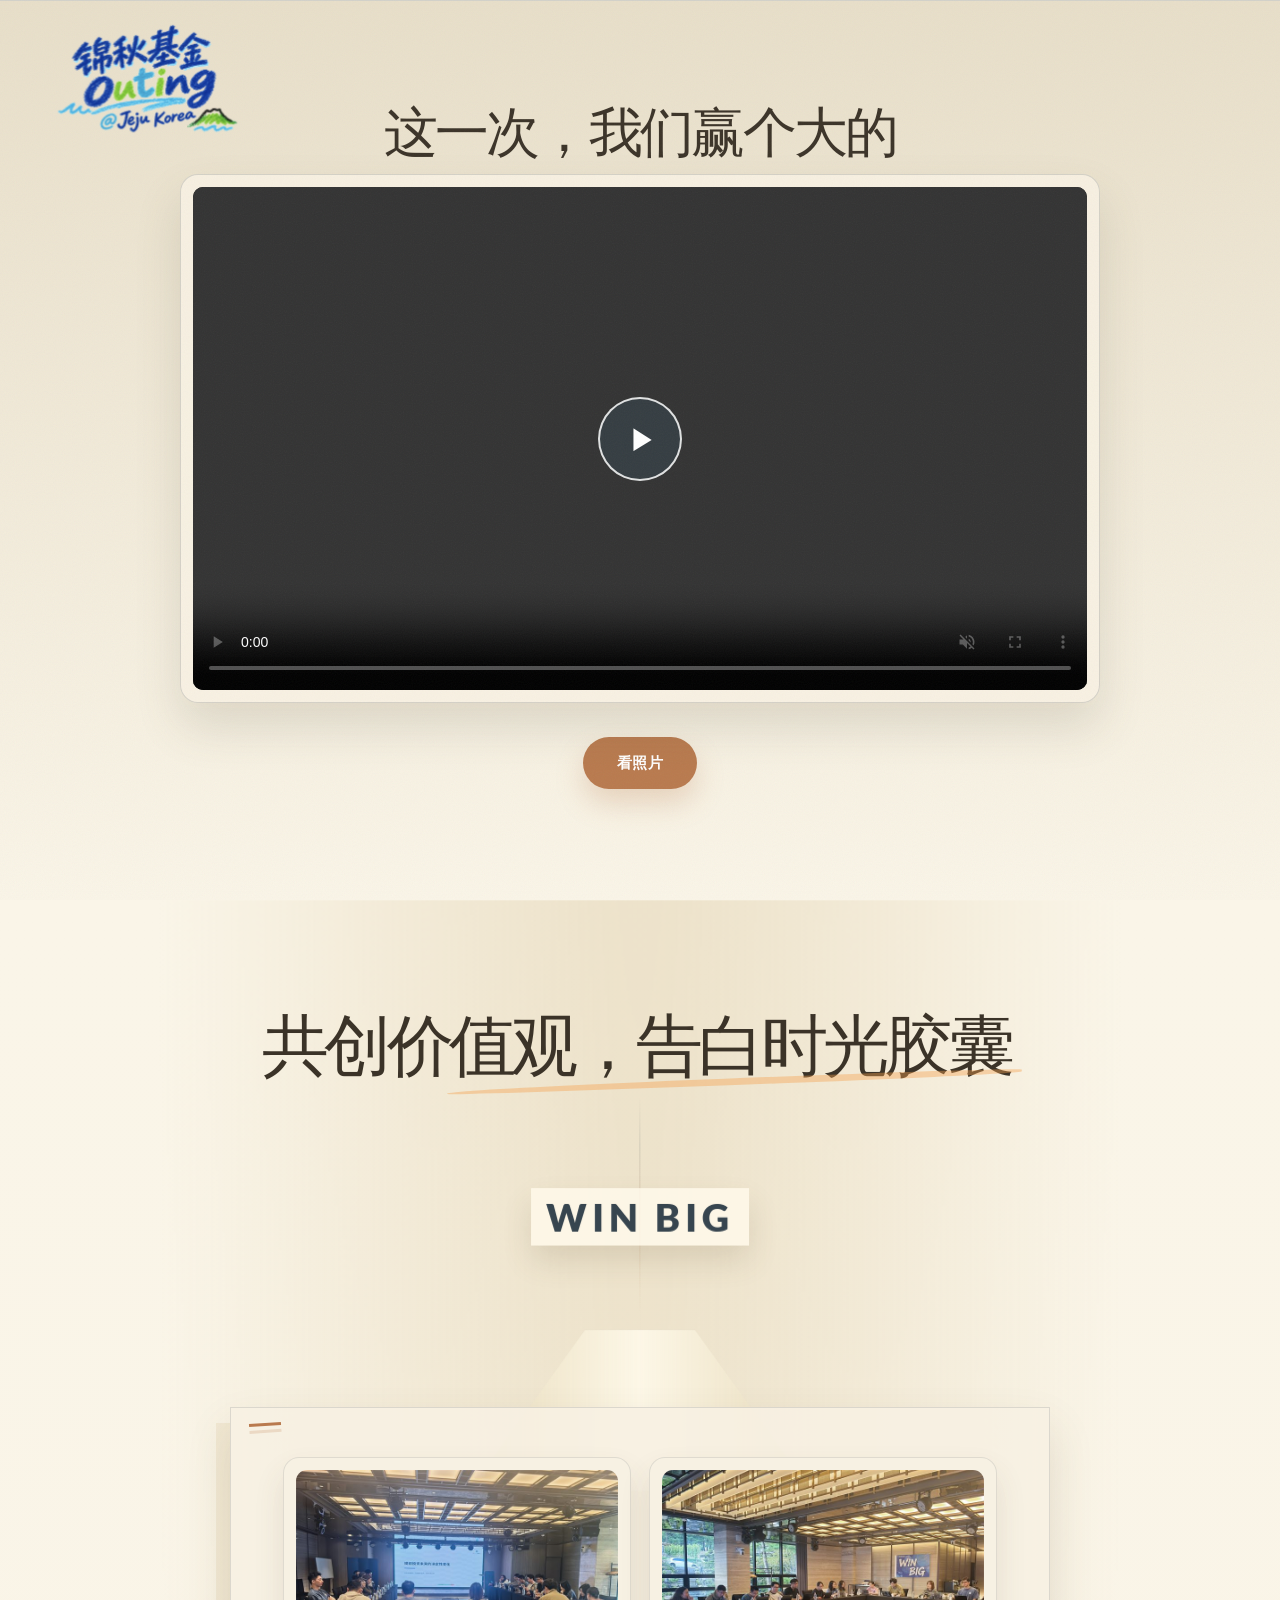
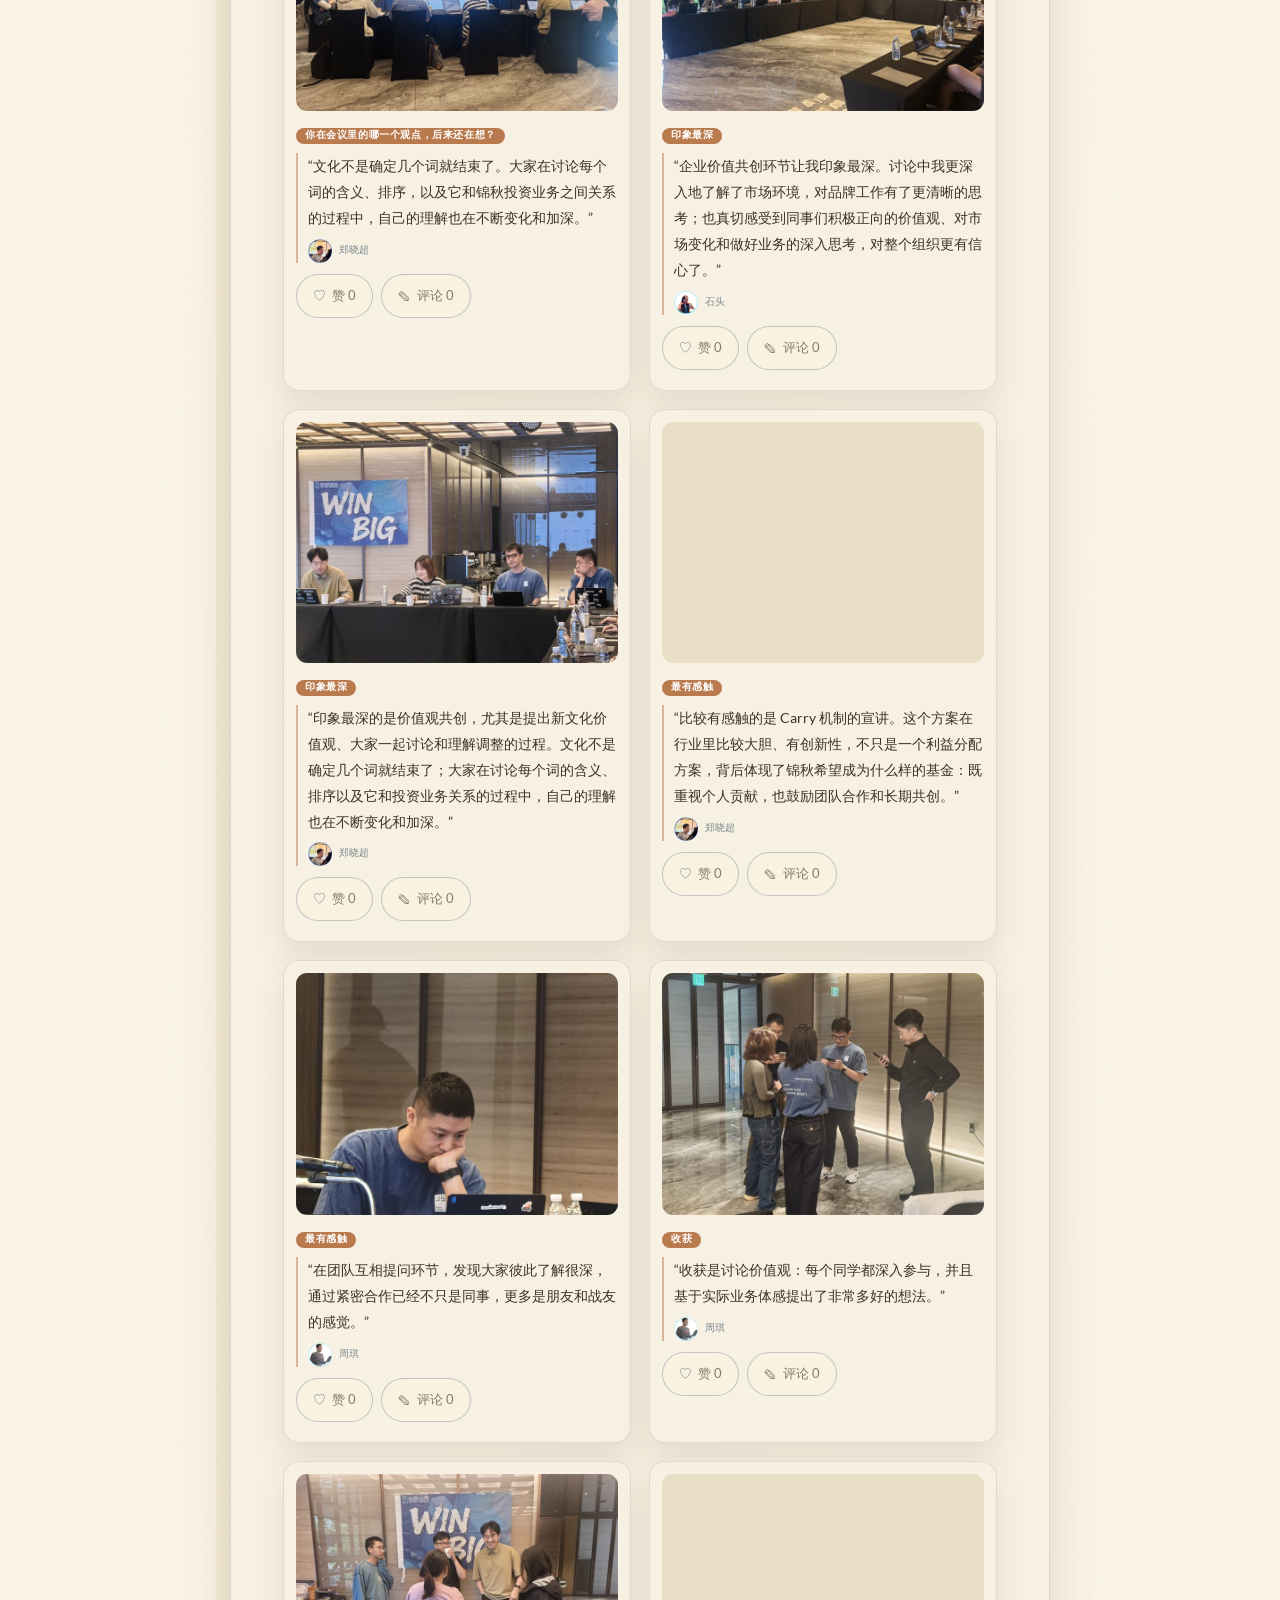
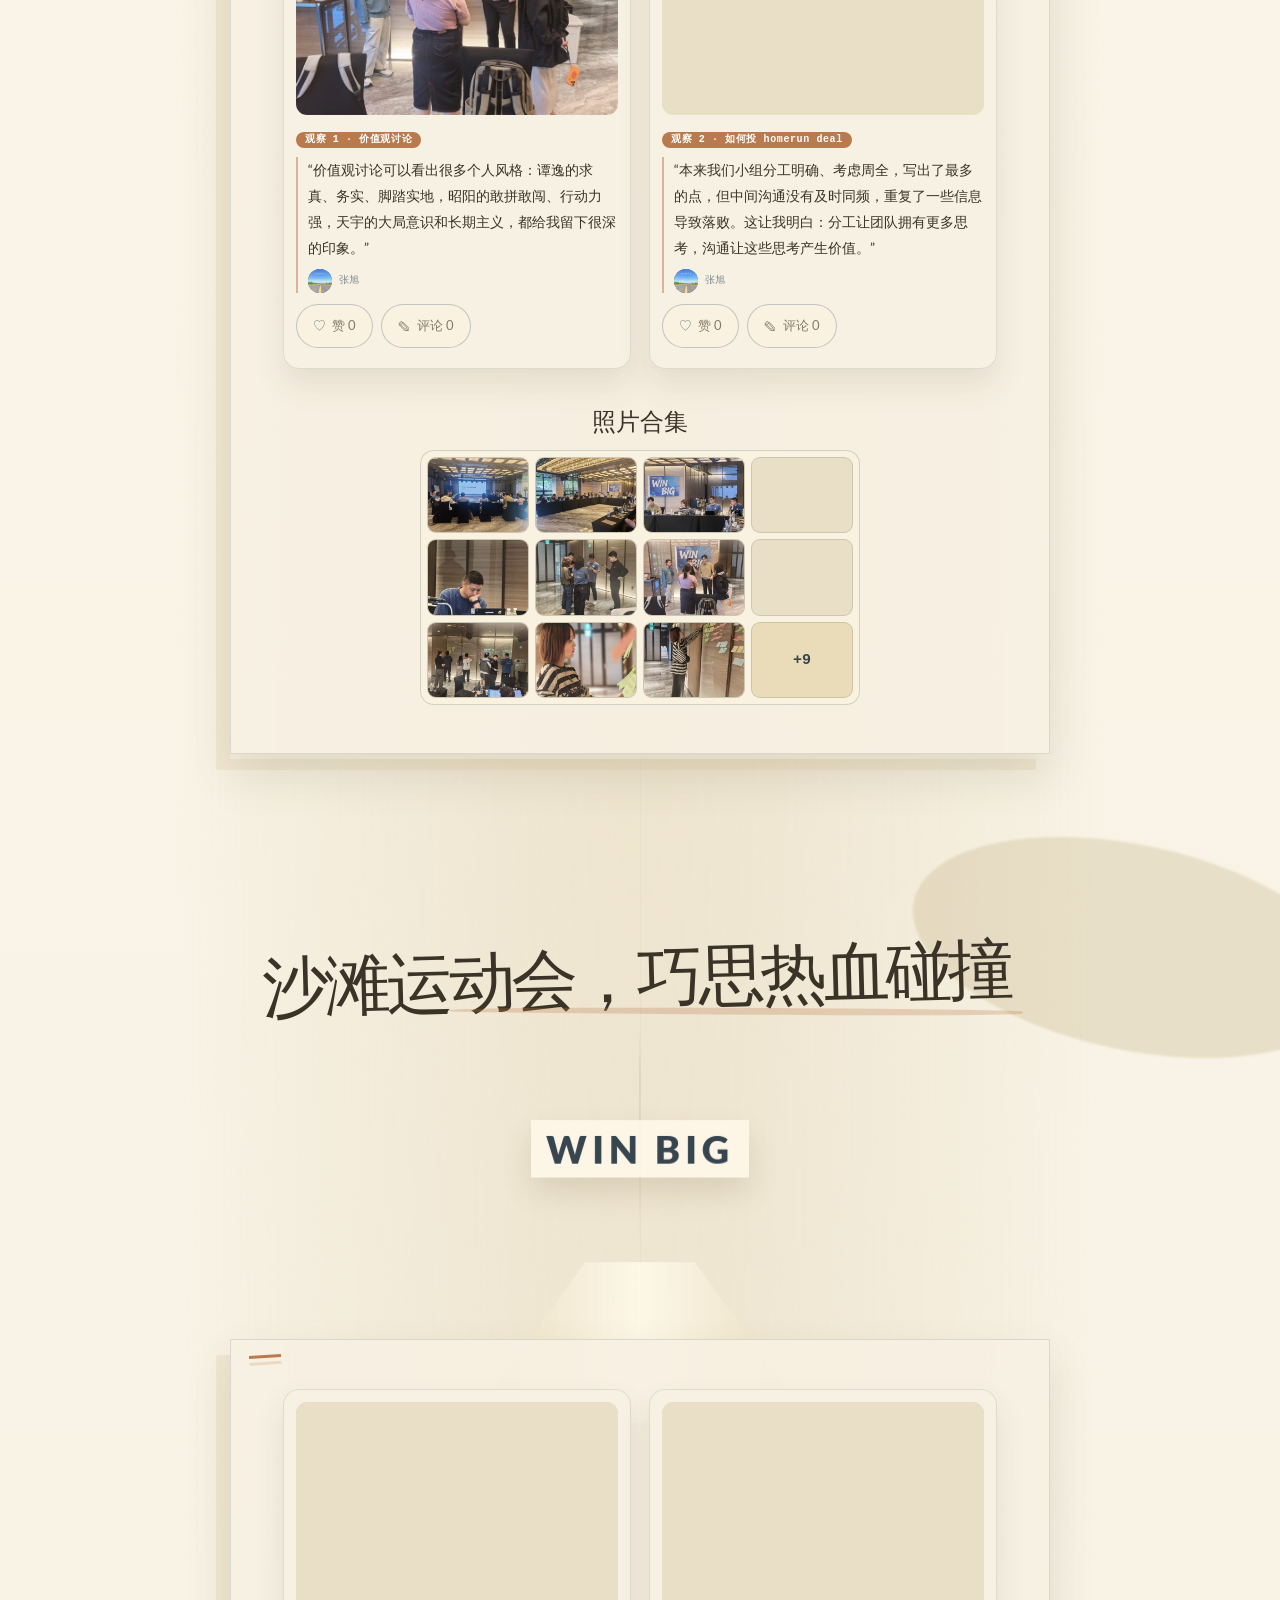
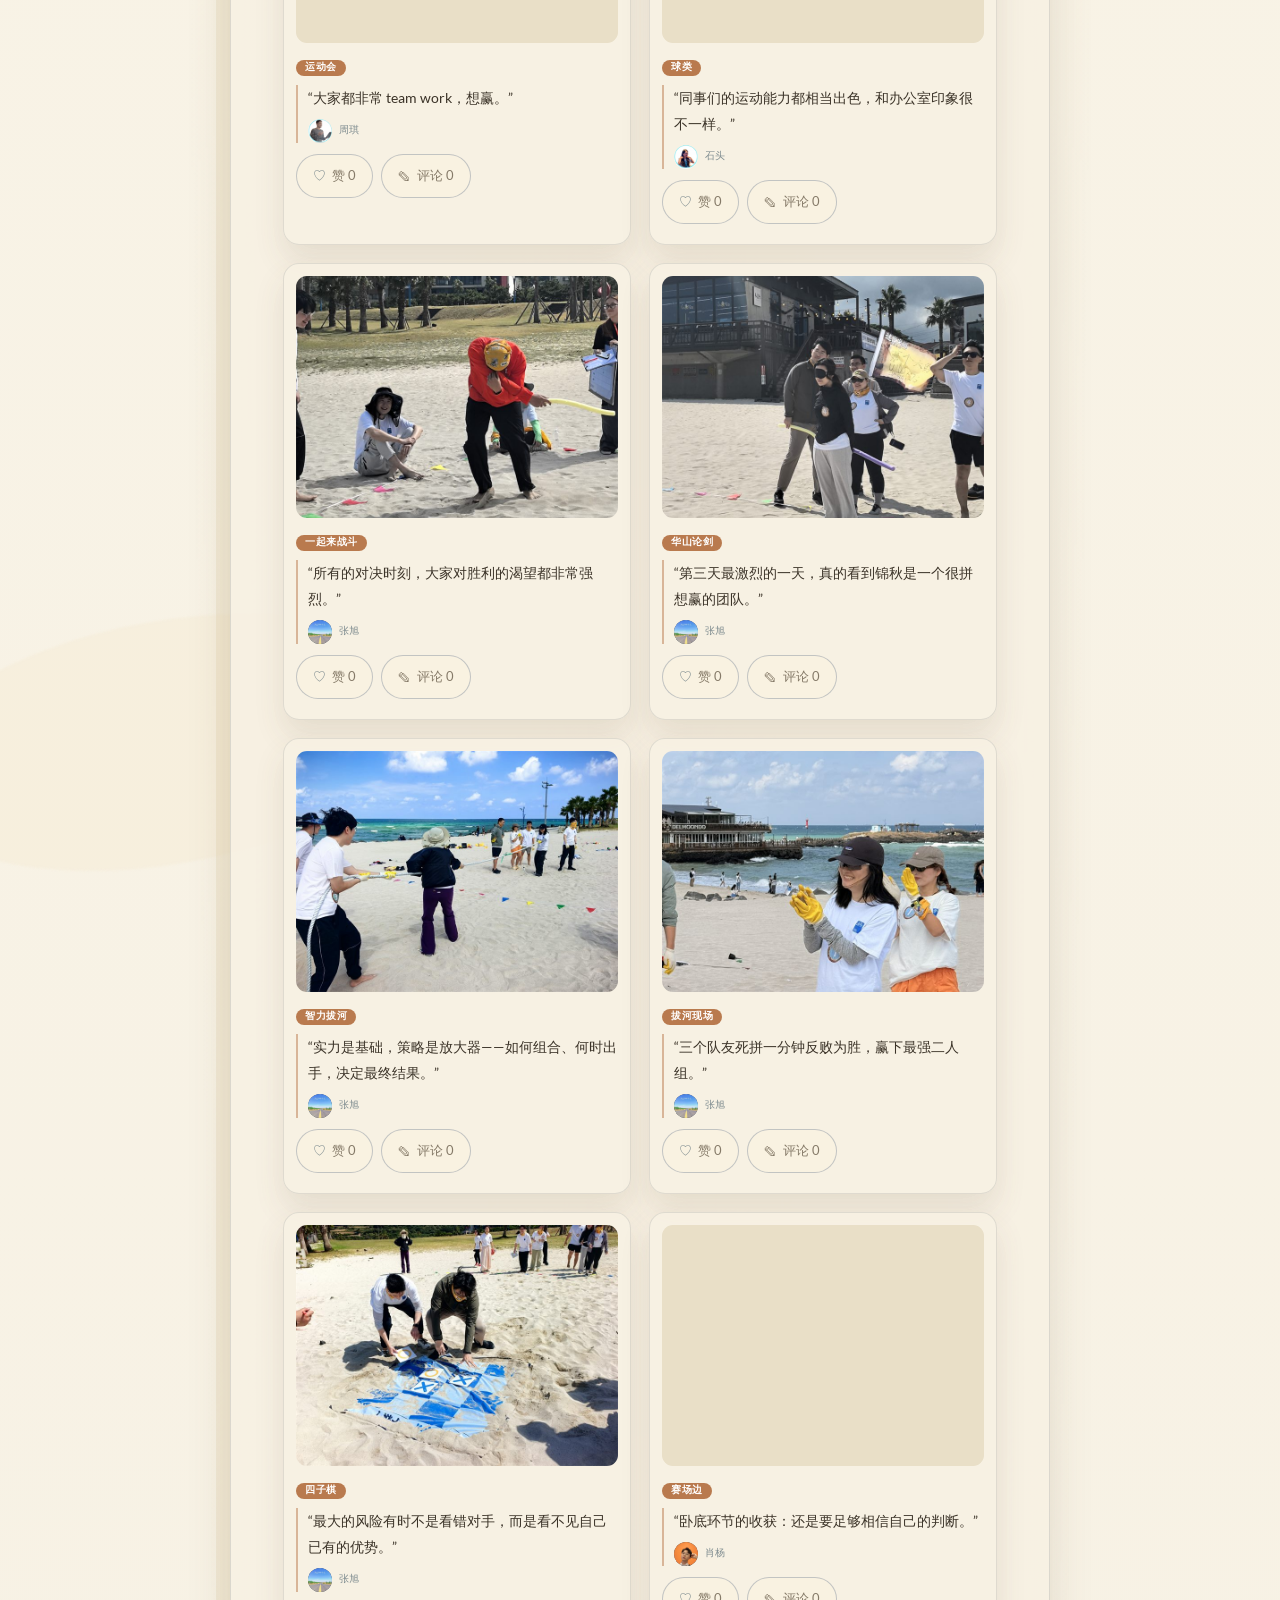
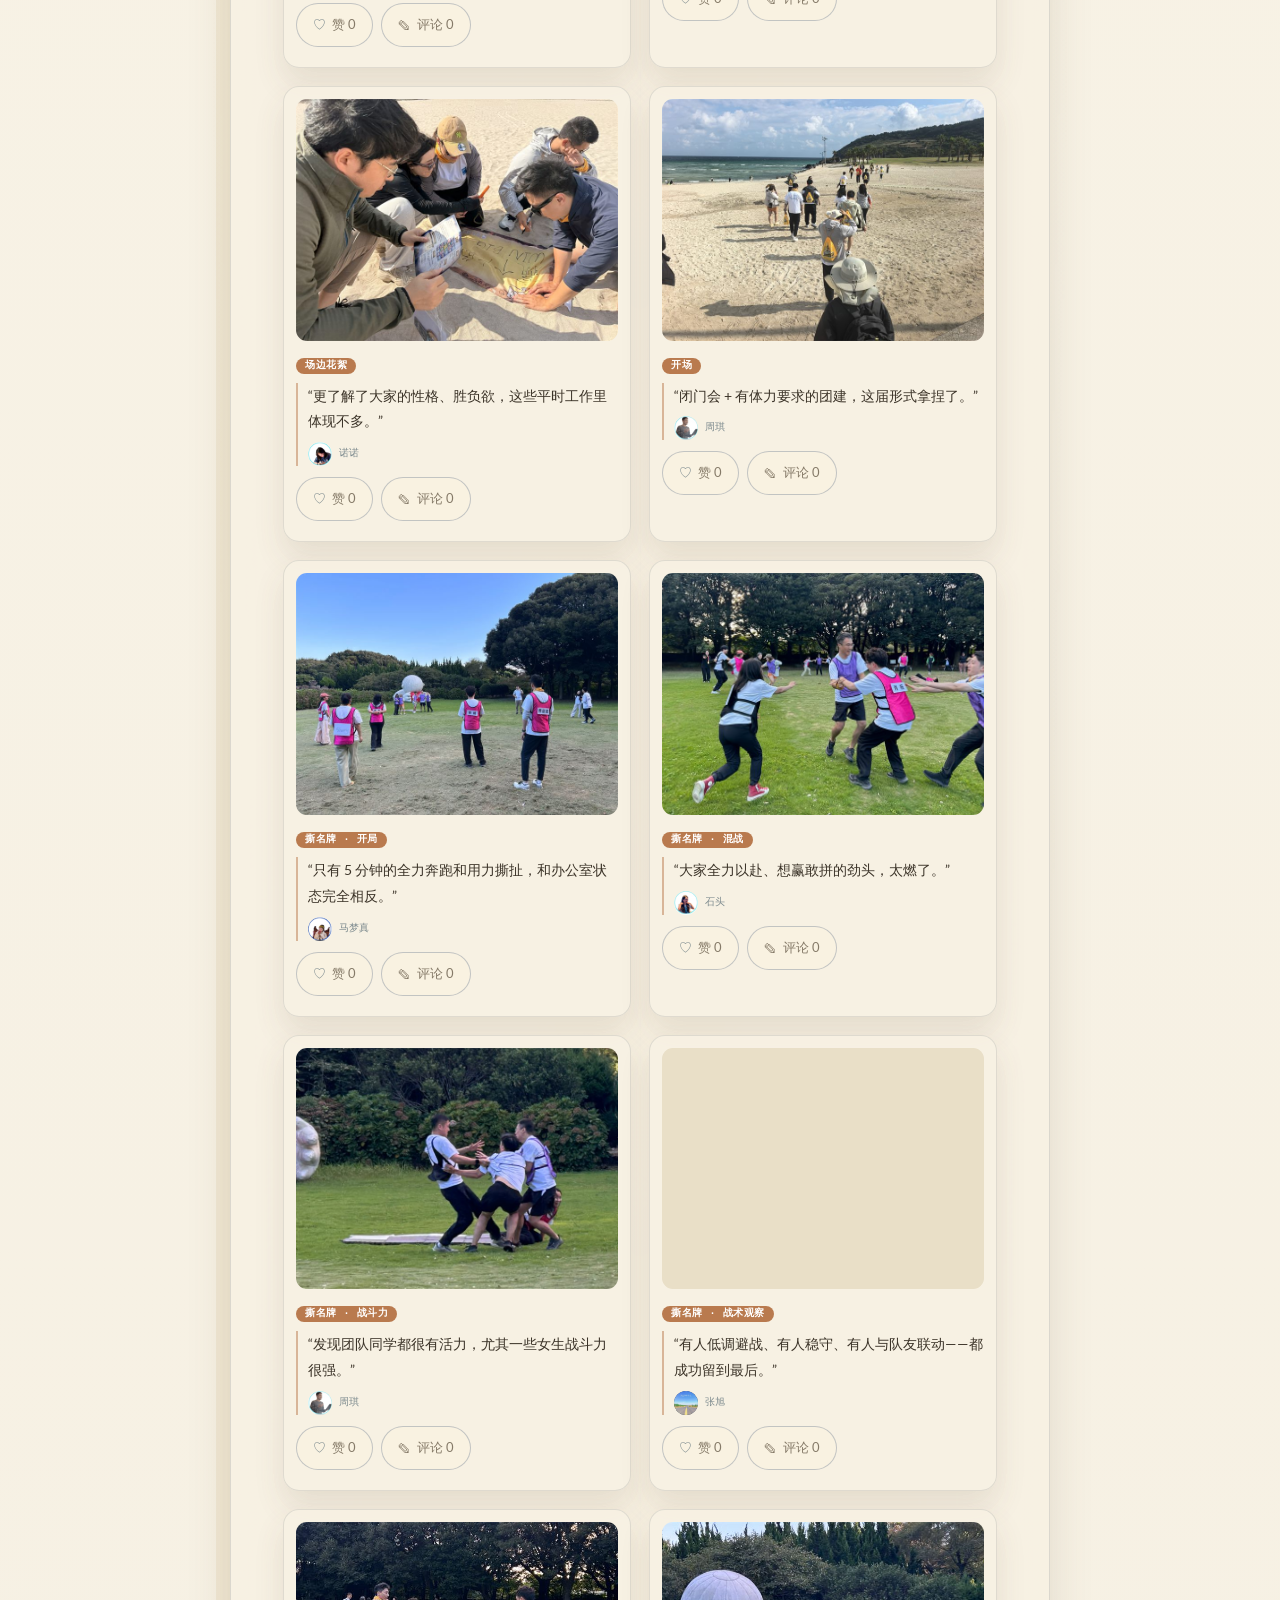
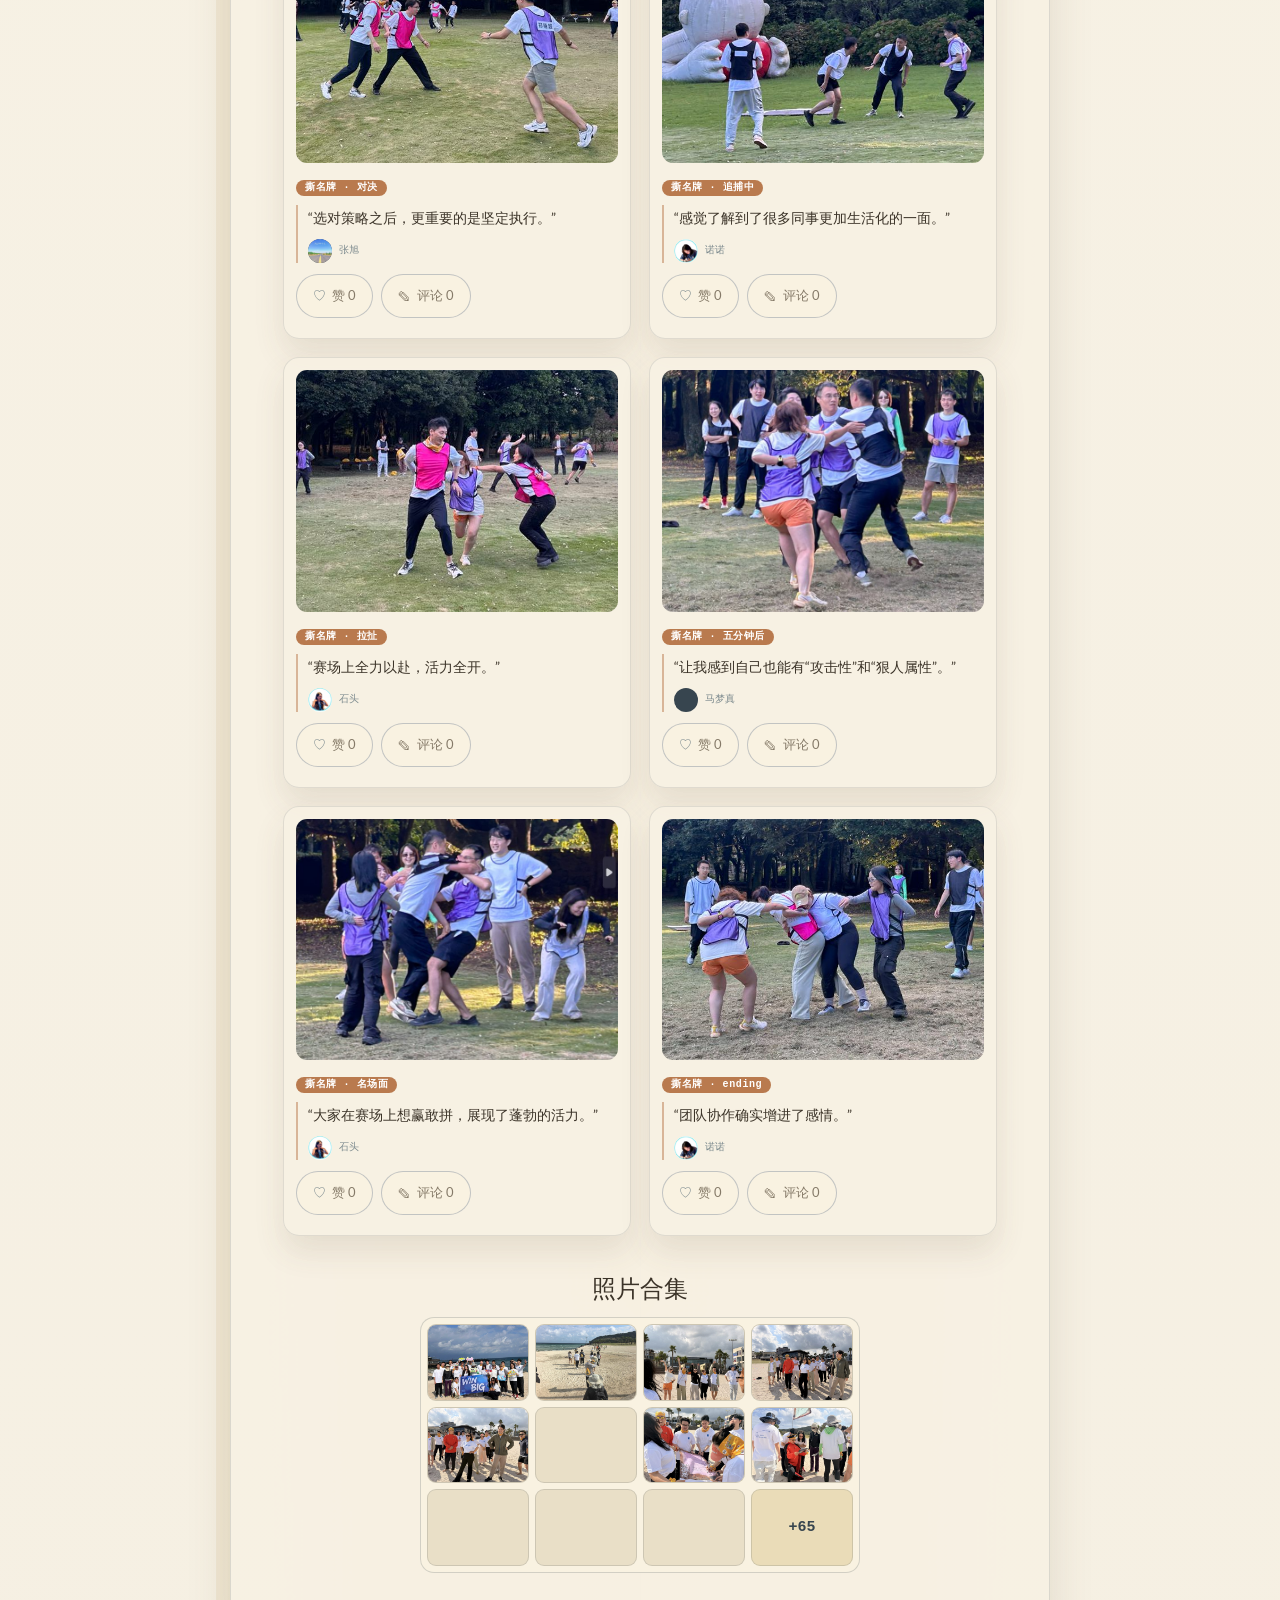
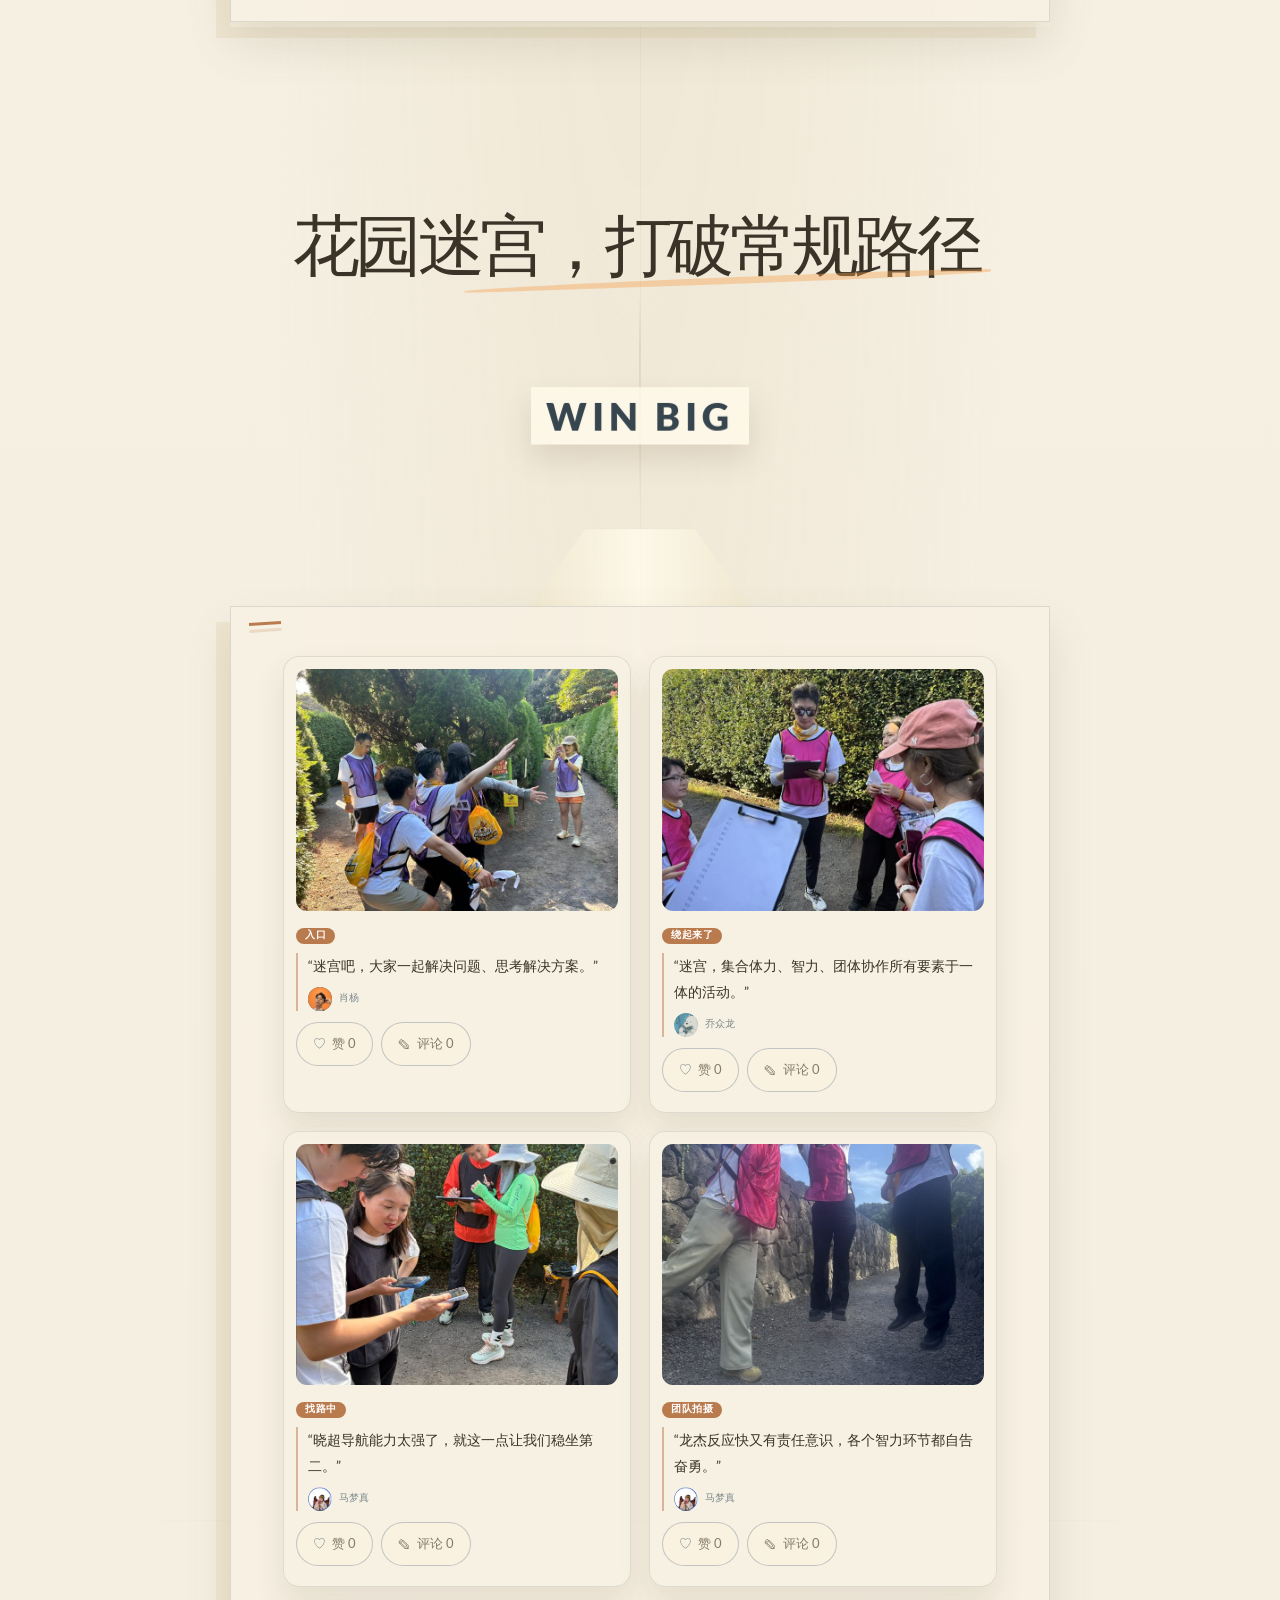
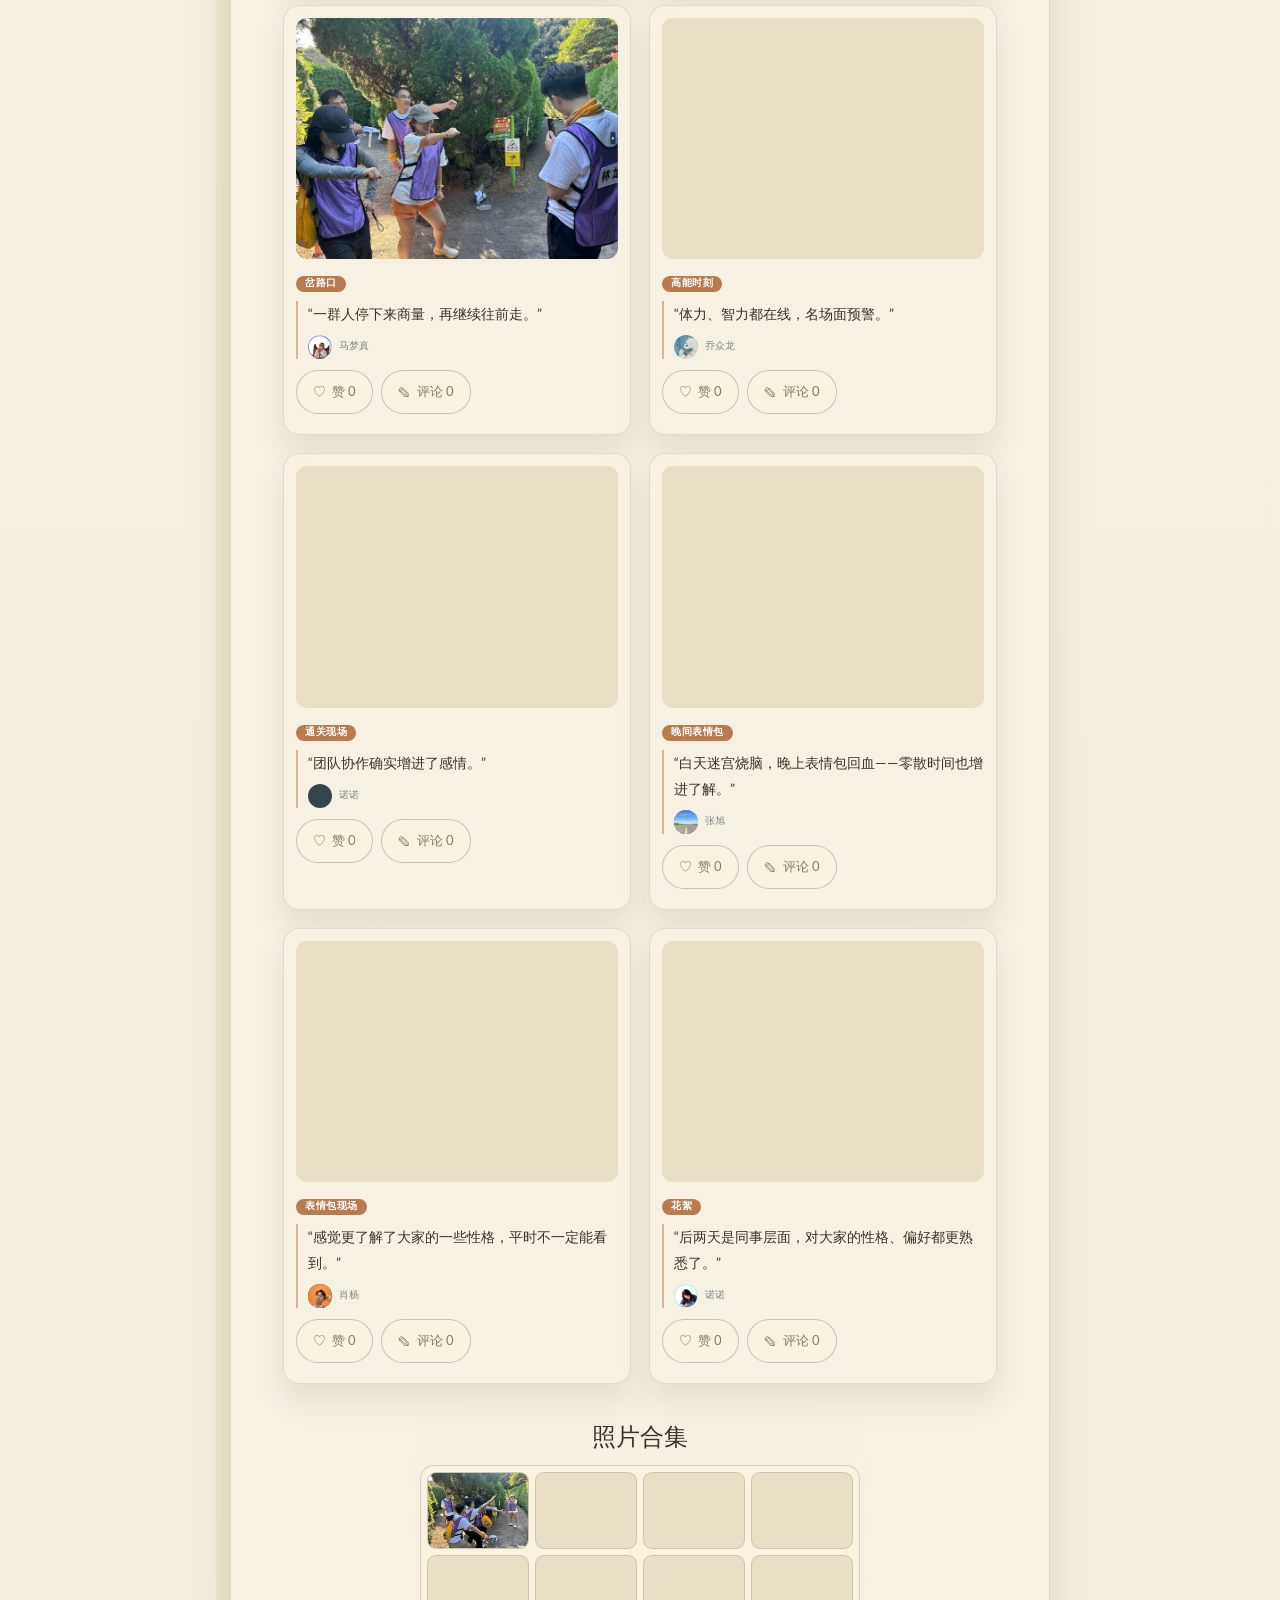
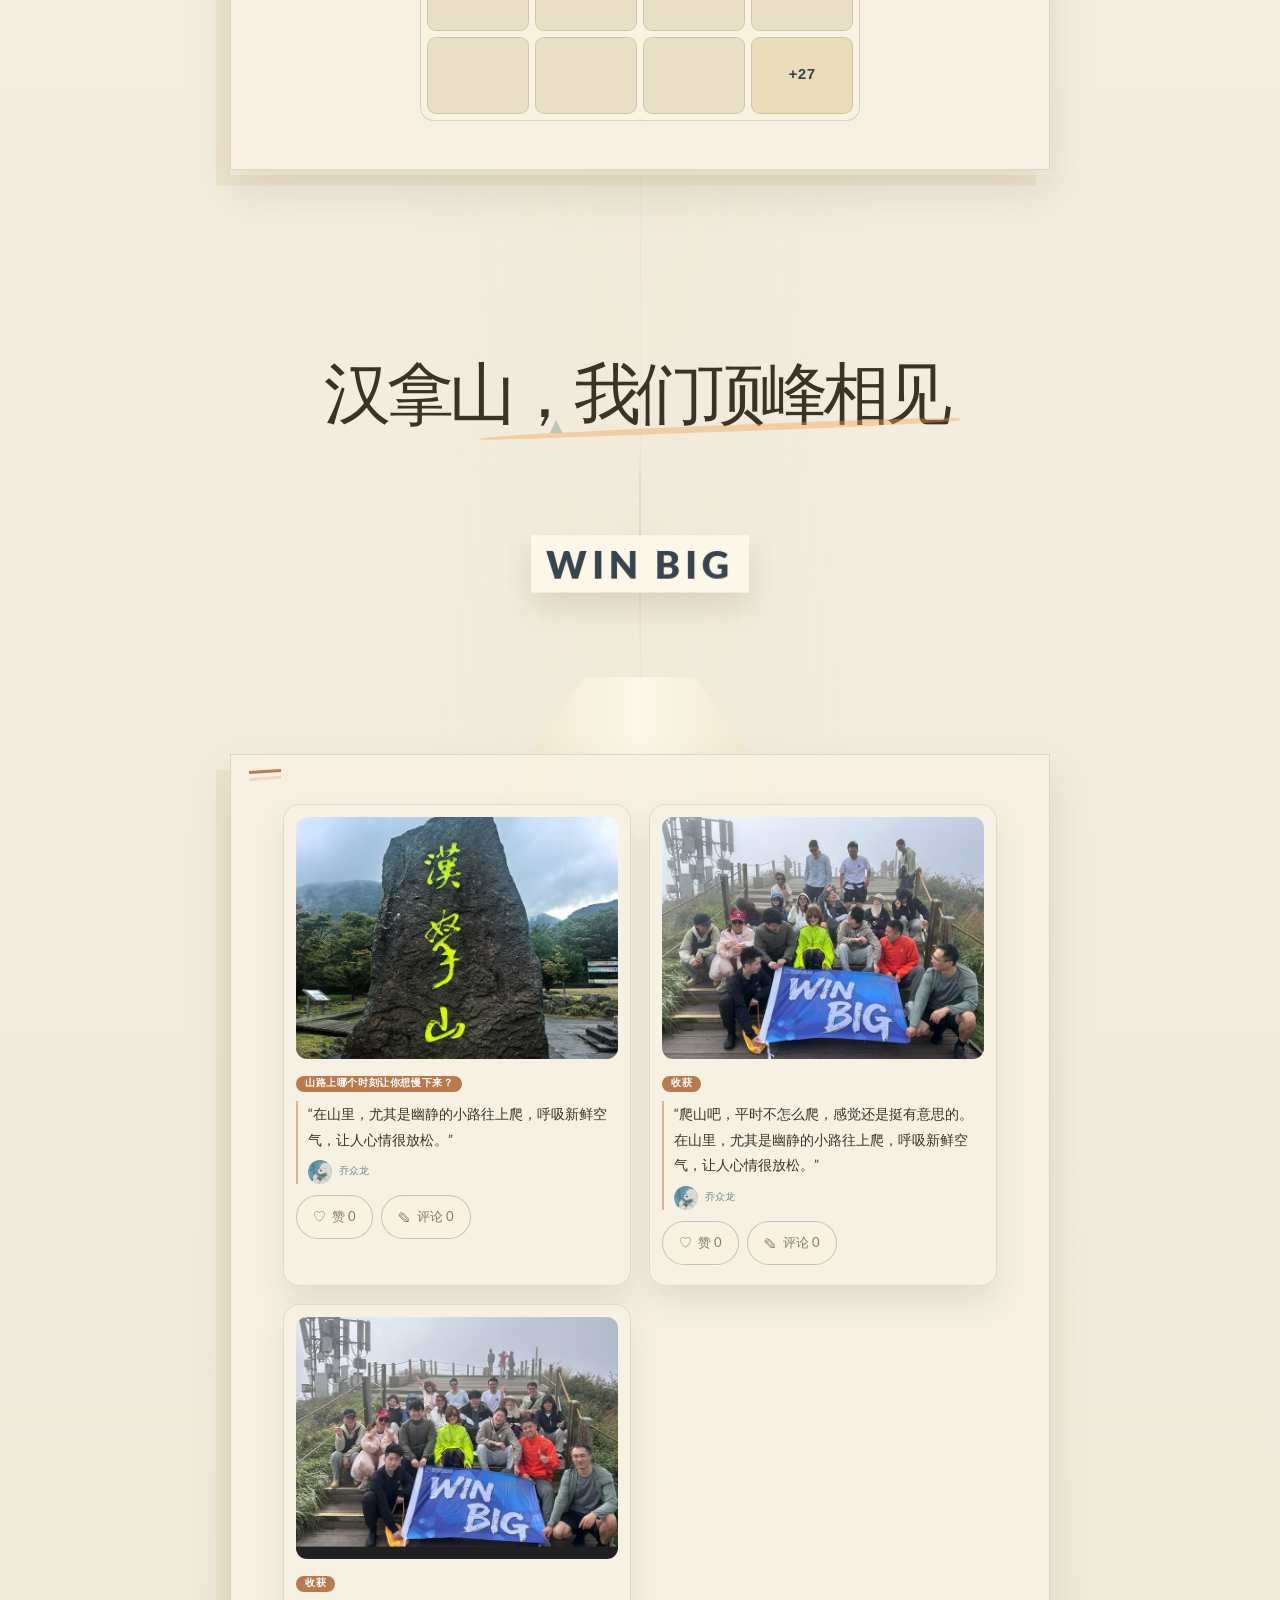
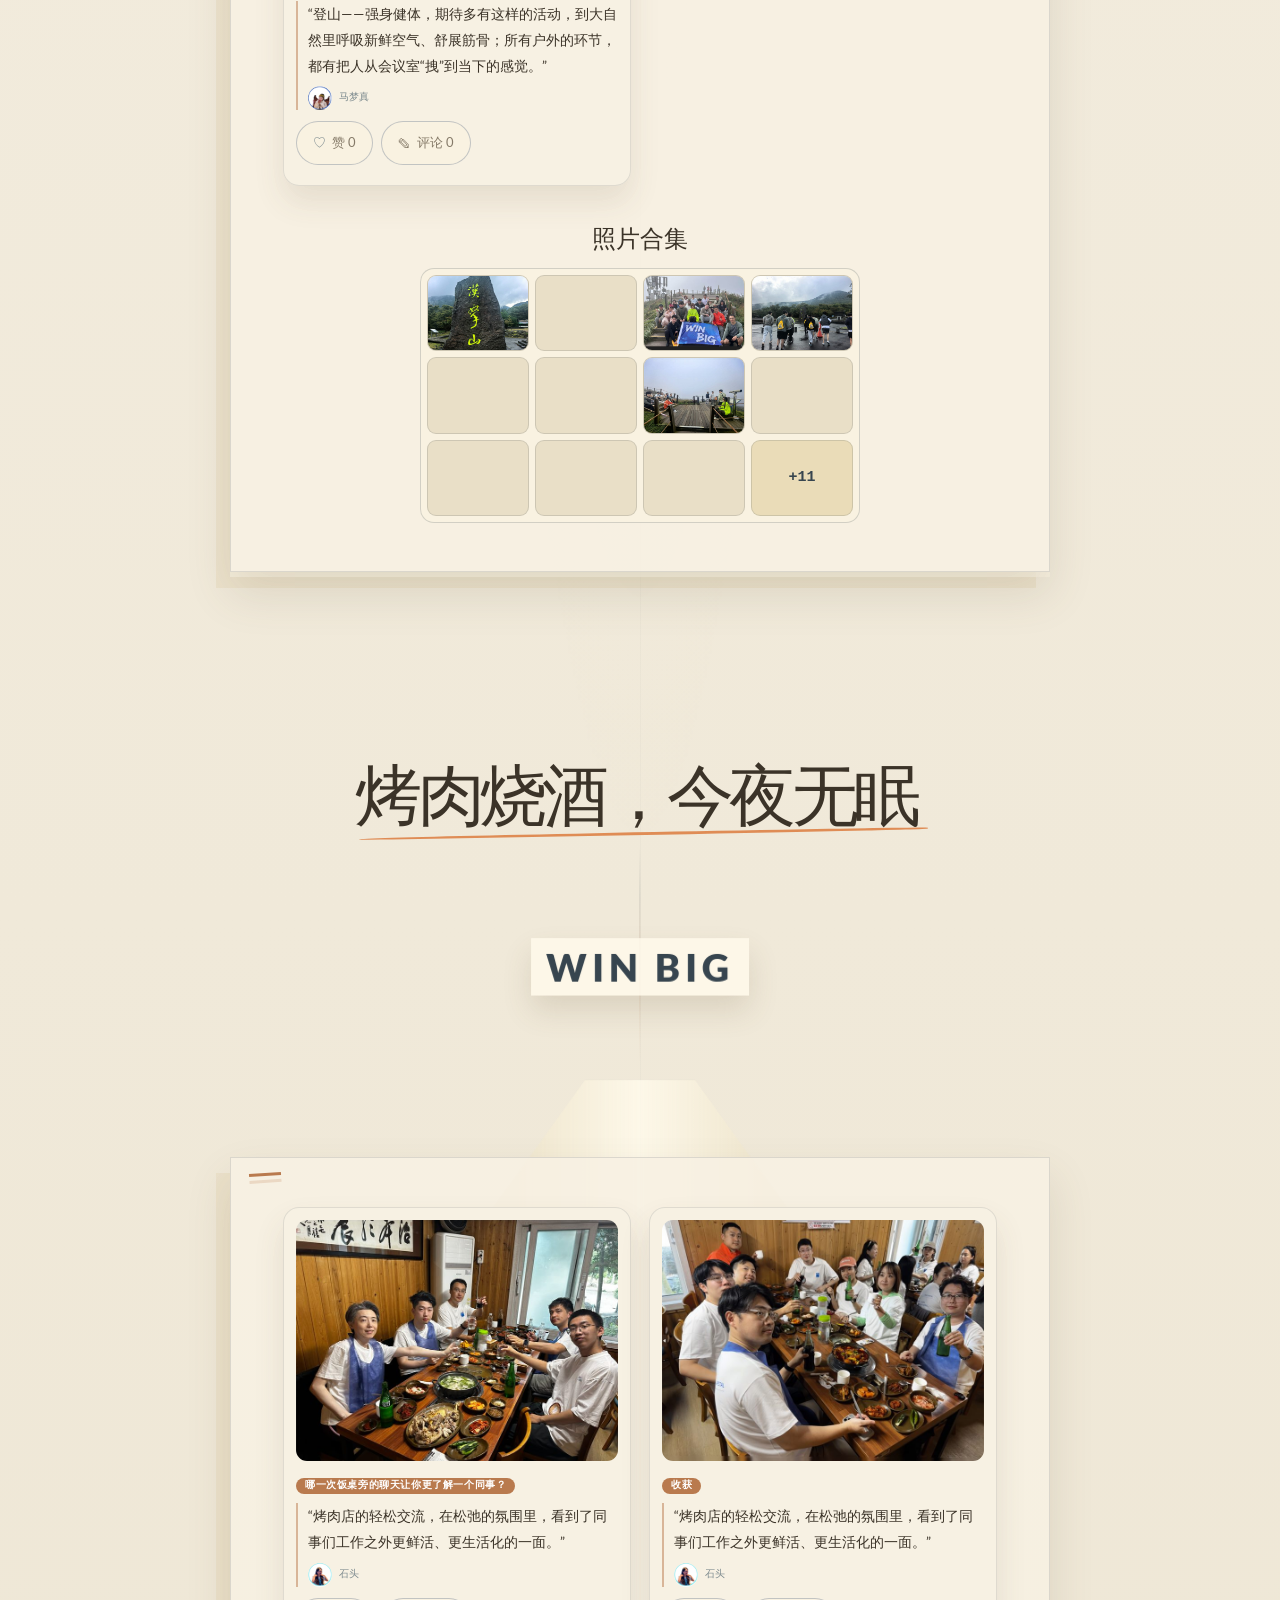
==== commit 5031cfa9: "Drop the hero description line and the question-number tags - Remove "济州岛团建的现场相册：38 秒回顾视频……" from th" ====
--- a/index.html
+++ b/index.html
@@ -25,7 +25,6 @@
     </header>
     <div class="video-hero-inner">
       <h2 id="video-title">这一次，我们赢个大的</h2>
-      <p class="video-lede">济州岛团建的现场相册：38 秒回顾视频，加上五个板块的 169 张照片和同事们当时说过的话。</p>
       <div class="video-frame">
         <video id="final-video" autoplay muted playsinline controls preload="auto">
           <source src="public/videos/final-memory.mp4" type="video/mp4" />
--- a/styles.css
+++ b/styles.css
@@ -60,7 +60,7 @@
 @starting-style {
   .photo-dialog[open]::backdrop, .photo-lightbox[open]::backdrop { opacity: 0; }
 }
-.photo-dialog::backdrop { background: rgba(43,36,26,.35); backdrop-filter: blur(4px); }
+.photo-dialog::backdrop { background: rgba(43,36,26,.35); -webkit-backdrop-filter: blur(4px); backdrop-filter: blur(4px); }
 .photo-dialog-inner { position: relative; max-height: min(90svh, 900px); overflow-y: auto; padding: 43px 48px 45px; }
 .photo-dialog-close { position: absolute; z-index: 2; top: 14px; right: 16px; display: grid; place-items: center; width: 44px; height: 44px; color: var(--blue); border-radius: 50%; background: rgba(255,255,255,.8); font-size: 27px; line-height: 1; transition: background .2s ease, transform .12s ease; }
 .photo-dialog-close:active, .photo-lightbox-close:active { transform: scale(.9); }
@@ -70,7 +70,7 @@
 .archive-photo img { display: block; width: 100%; height: 100%; object-fit: contain; border-radius: 6px; }
 .archive-photo:hover, .archive-photo.is-focus { z-index: 1; box-shadow: 0 13px 28px rgba(88,74,52,.2); transform: translateY(-3px); }
 .photo-lightbox { width: min(960px, calc(100vw - 28px)); max-width: none; max-height: min(94svh, 960px); padding: 0; color: var(--ink); border: 1px solid var(--line); border-radius: 22px; background: #fdf9ee; box-shadow: 0 28px 90px rgba(43,36,26,.3); }
-.photo-lightbox::backdrop { background: rgba(43,36,26,.58); backdrop-filter: blur(7px); }
+.photo-lightbox::backdrop { background: rgba(43,36,26,.58); -webkit-backdrop-filter: blur(7px); backdrop-filter: blur(7px); }
 .photo-lightbox-inner { position: relative; max-height: min(94svh, 960px); overflow-y: auto; padding: 34px 40px 30px; text-align: center; }
 .photo-lightbox-close { position: absolute; z-index: 2; top: 12px; right: 14px; display: grid; place-items: center; width: 44px; height: 44px; color: var(--blue); border: 1px solid var(--line); border-radius: 50%; background: rgba(255,255,255,.88); font-size: 27px; line-height: 1; transition: background .2s ease, transform .12s ease; }
 .photo-lightbox h2 { margin: 0 0 18px; font: 500 clamp(28px, 4vw, 50px)/1.1 var(--display); letter-spacing: -.06em; }
@@ -116,7 +116,7 @@
   .photo-dialog-close { top: 12px; right: 13px; }
   .photo-lightbox { width: calc(100vw - 16px); max-height: 94svh; }
   .photo-lightbox-inner { max-height: 94svh; padding: 29px 12px 22px; }
-  .photo-lightbox-close { top: 9px; right: 9px; width: 34px; height: 34px; }
+  .photo-lightbox-close { top: 9px; right: 9px; }
   .photo-lightbox h2 { margin-bottom: 13px; font-size: 34px; }
   .photo-lightbox-figure img { max-height: 62svh; border-radius: 9px; }
   .photo-lightbox-controls { gap: 8px; margin-top: 13px; }
@@ -124,7 +124,7 @@
   .video-brand { padding: 16px 20px; }
   .video-area { padding: 76px 0 84px; }
   .video-hero { min-height: 100svh; padding: 65px 0 58px; }
-  .video-hero .video-frame { margin-bottom: 20px; }  .video-lede { font-size: 14px; }
+  .video-hero .video-frame { margin-bottom: 20px; }
   .route-footer { flex-wrap: wrap; padding: 24px; }
   .route-footer > span { width: 100%; }
 }
@@ -309,7 +309,6 @@
 
 
 /* ---- 首屏：一句说明这是什么 + 一个主按钮 ---- */
-.video-lede { max-width: 620px; margin: 0 auto 30px; color: var(--muted); font-size: 15px; line-height: 1.9; }
 .video-cta { display: inline-flex; align-items: center; justify-content: center; min-height: 52px; padding: 15px 34px; color: #fff; border-radius: 999px; background: var(--cyan); font: 700 15px/1 var(--display); letter-spacing: .04em; box-shadow: 0 14px 28px rgba(185,122,78,.26); transition: background .2s ease, transform .12s ease, box-shadow .2s ease; }
 .video-cta:hover { background: var(--blue); }
 .video-cta:active { transform: translateY(1px) scale(.98); box-shadow: 0 7px 16px rgba(185,122,78,.24); }
@@ -318,7 +317,7 @@
 /* 整页在手机上约 33 屏，没有跳转只能一路滑。桌面上隐藏，保持版面干净。 */
 .station-nav { display: none; }
 @media (max-width: 800px) {
-  .station-nav { position: sticky; z-index: 60; top: 0; display: flex; gap: 8px; padding: 10px 14px; overflow-x: auto; border-bottom: 1px solid var(--line); background: rgba(244,238,225,.94); backdrop-filter: blur(8px); scrollbar-width: none; -webkit-overflow-scrolling: touch; }
+  .station-nav { position: sticky; z-index: 60; top: 0; display: flex; gap: 8px; padding: 10px 14px; overflow-x: auto; border-bottom: 1px solid var(--line); background: rgba(244,238,225,.94); -webkit-backdrop-filter: blur(8px); backdrop-filter: blur(8px); scrollbar-width: none; -webkit-overflow-scrolling: touch; }
   .station-nav::-webkit-scrollbar { display: none; }
   .station-nav a { display: inline-flex; flex: 0 0 auto; align-items: center; min-height: 44px; padding: 0 18px; color: var(--blue); border: 1px solid rgba(55,69,79,.18); border-radius: 999px; background: rgba(255,255,255,.72); font-size: 15px; transition: background .2s ease, color .2s ease, border-color .2s ease, transform .12s ease; }
   .station-nav a.is-current { color: #fff; border-color: var(--cyan); background: var(--cyan); }
@@ -335,7 +334,7 @@
 .video-hero-inner { width: min(1000px, 92vw); margin: 0 auto; text-align: center; }
 .video-frame {  position: relative; width: min(920px, 90vw); margin: 0 auto 34px; padding: 12px; border: 1px solid rgba(55,69,79,.18); border-radius: 18px; background: rgba(248,241,227,.92); box-shadow: 0 24px 46px rgba(96,84,60,.16), 0 5px 0 rgba(250,243,225,.7); }
 .video-frame video { display: block; width: 100%; aspect-ratio: 16 / 9; object-fit: cover; border-radius: 10px; background: #1f1d18; }
-.video-play { position: absolute; top: 50%; left: 50%; display: grid; place-items: center; width: 84px; height: 84px; padding: 0; color: #fff; border: 2px solid rgba(255,255,255,.85); border-radius: 50%; background: rgba(55,69,79,.55); backdrop-filter: blur(3px); transform: translate(-50%, -50%); transition: transform .2s ease, background .2s ease; }
+.video-play { position: absolute; top: 50%; left: 50%; display: grid; place-items: center; width: 84px; height: 84px; padding: 0; color: #fff; border: 2px solid rgba(255,255,255,.85); border-radius: 50%; background: rgba(55,69,79,.55); -webkit-backdrop-filter: blur(3px); backdrop-filter: blur(3px); transform: translate(-50%, -50%); transition: transform .2s ease, background .2s ease; }
 .video-play span { margin-left: 6px; font-size: 28px; line-height: 1; }
 .video-play:hover { background: rgba(185,122,78,.8); transform: translate(-50%, -50%) scale(1.06); }
 .video-play:active { transform: translate(-50%, -50%) scale(.97); background: rgba(55,69,79,.75); }
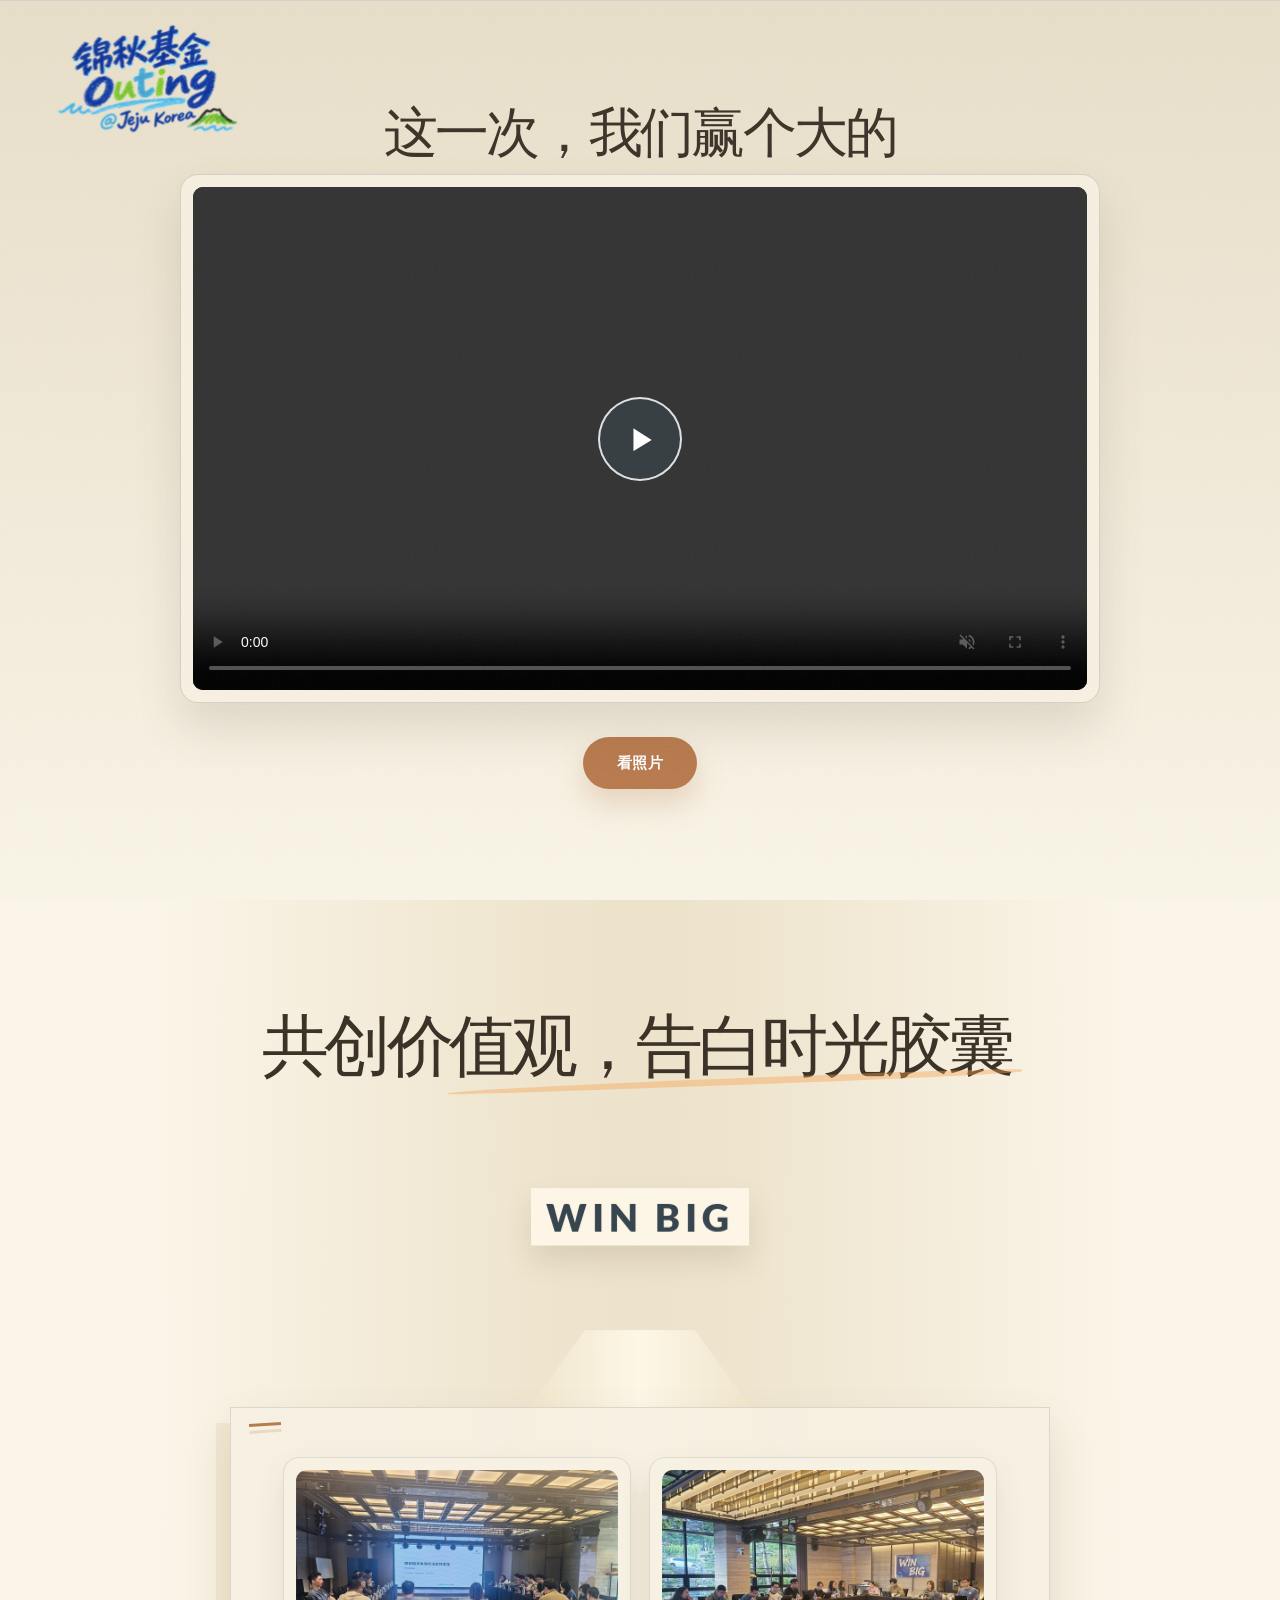
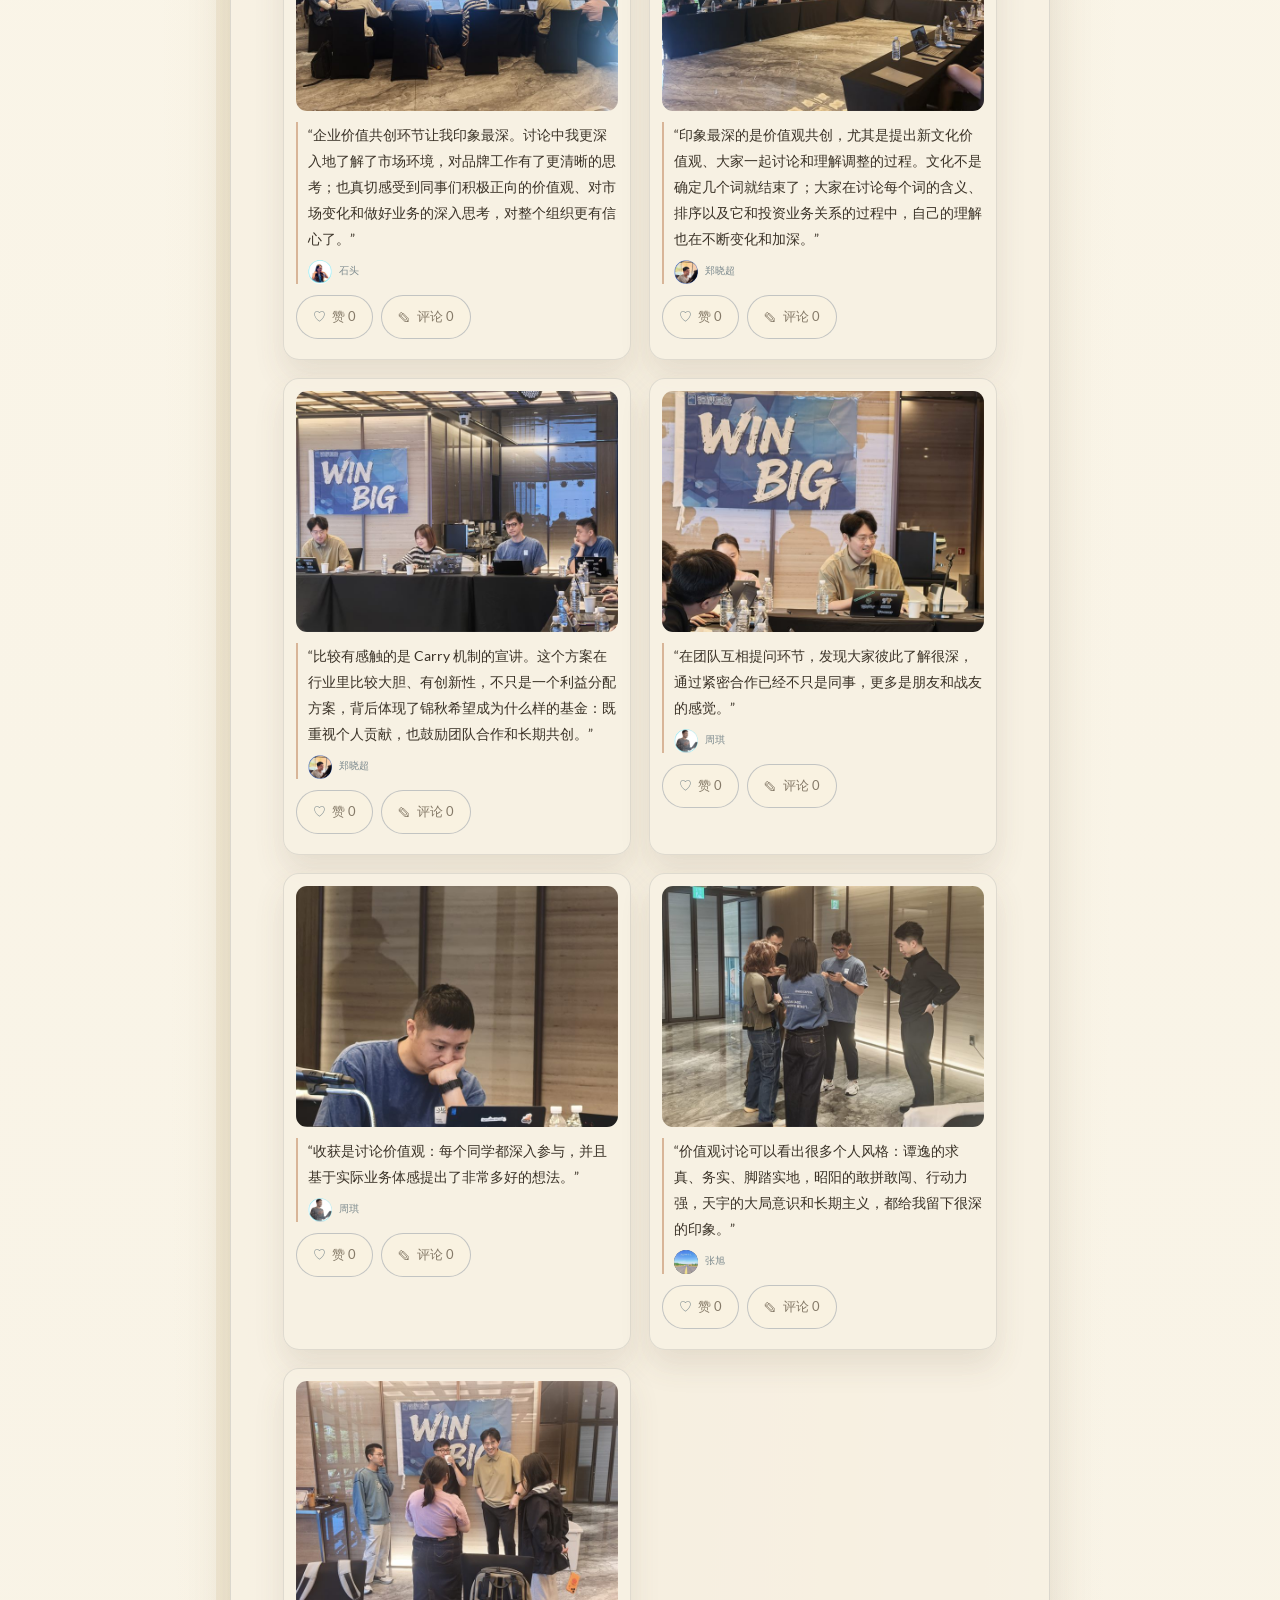
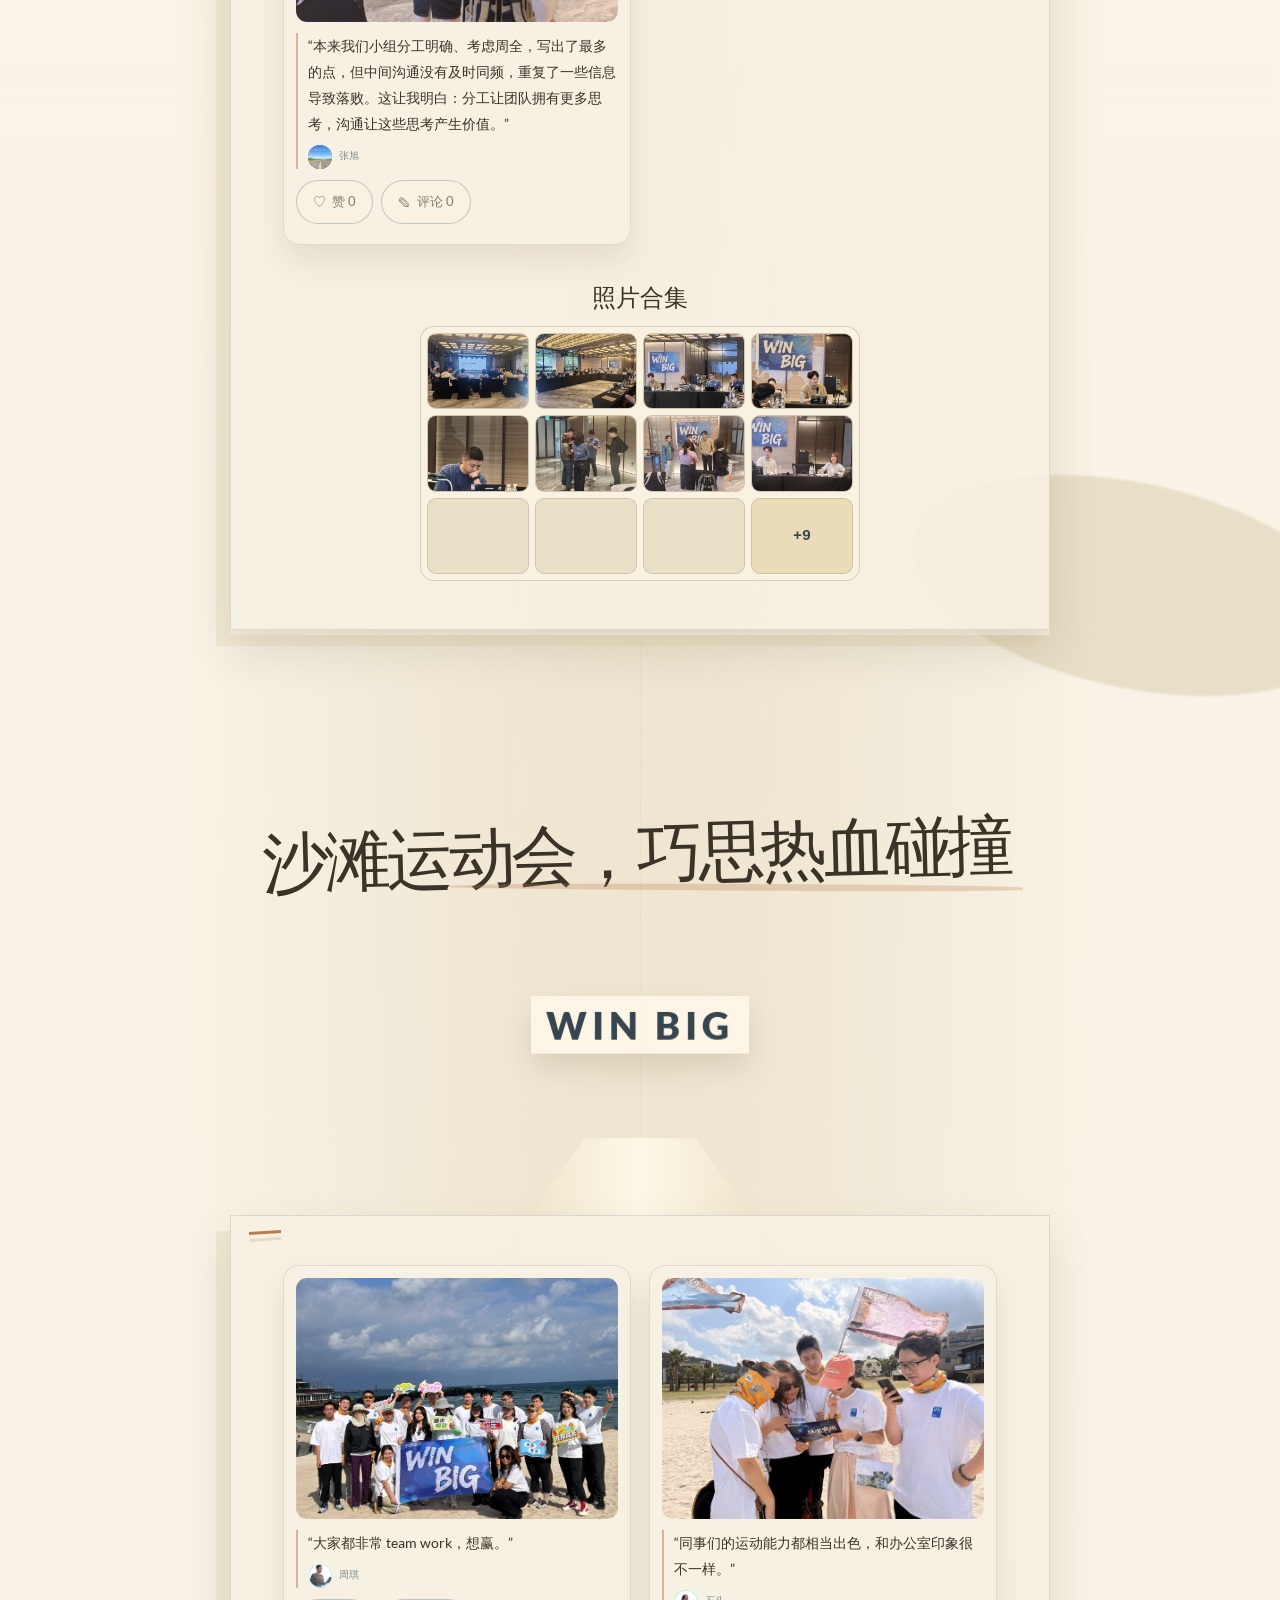
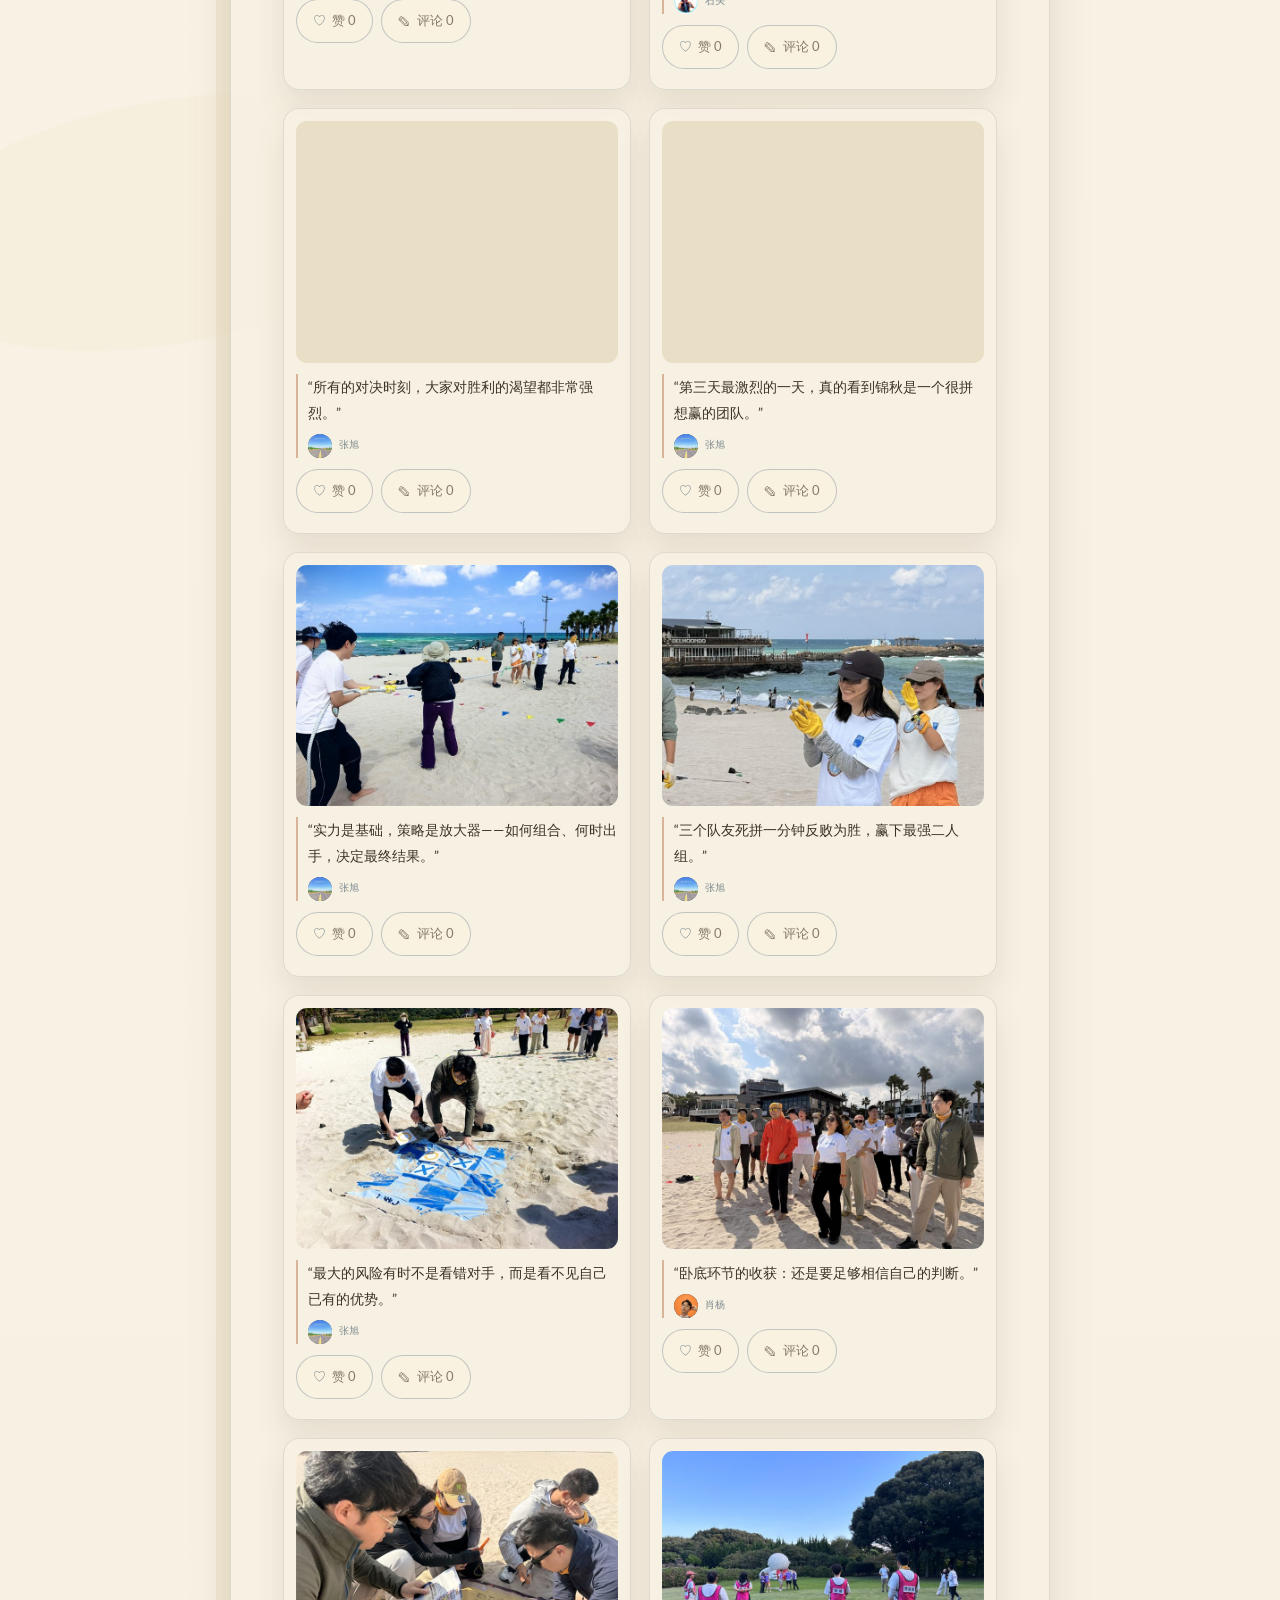
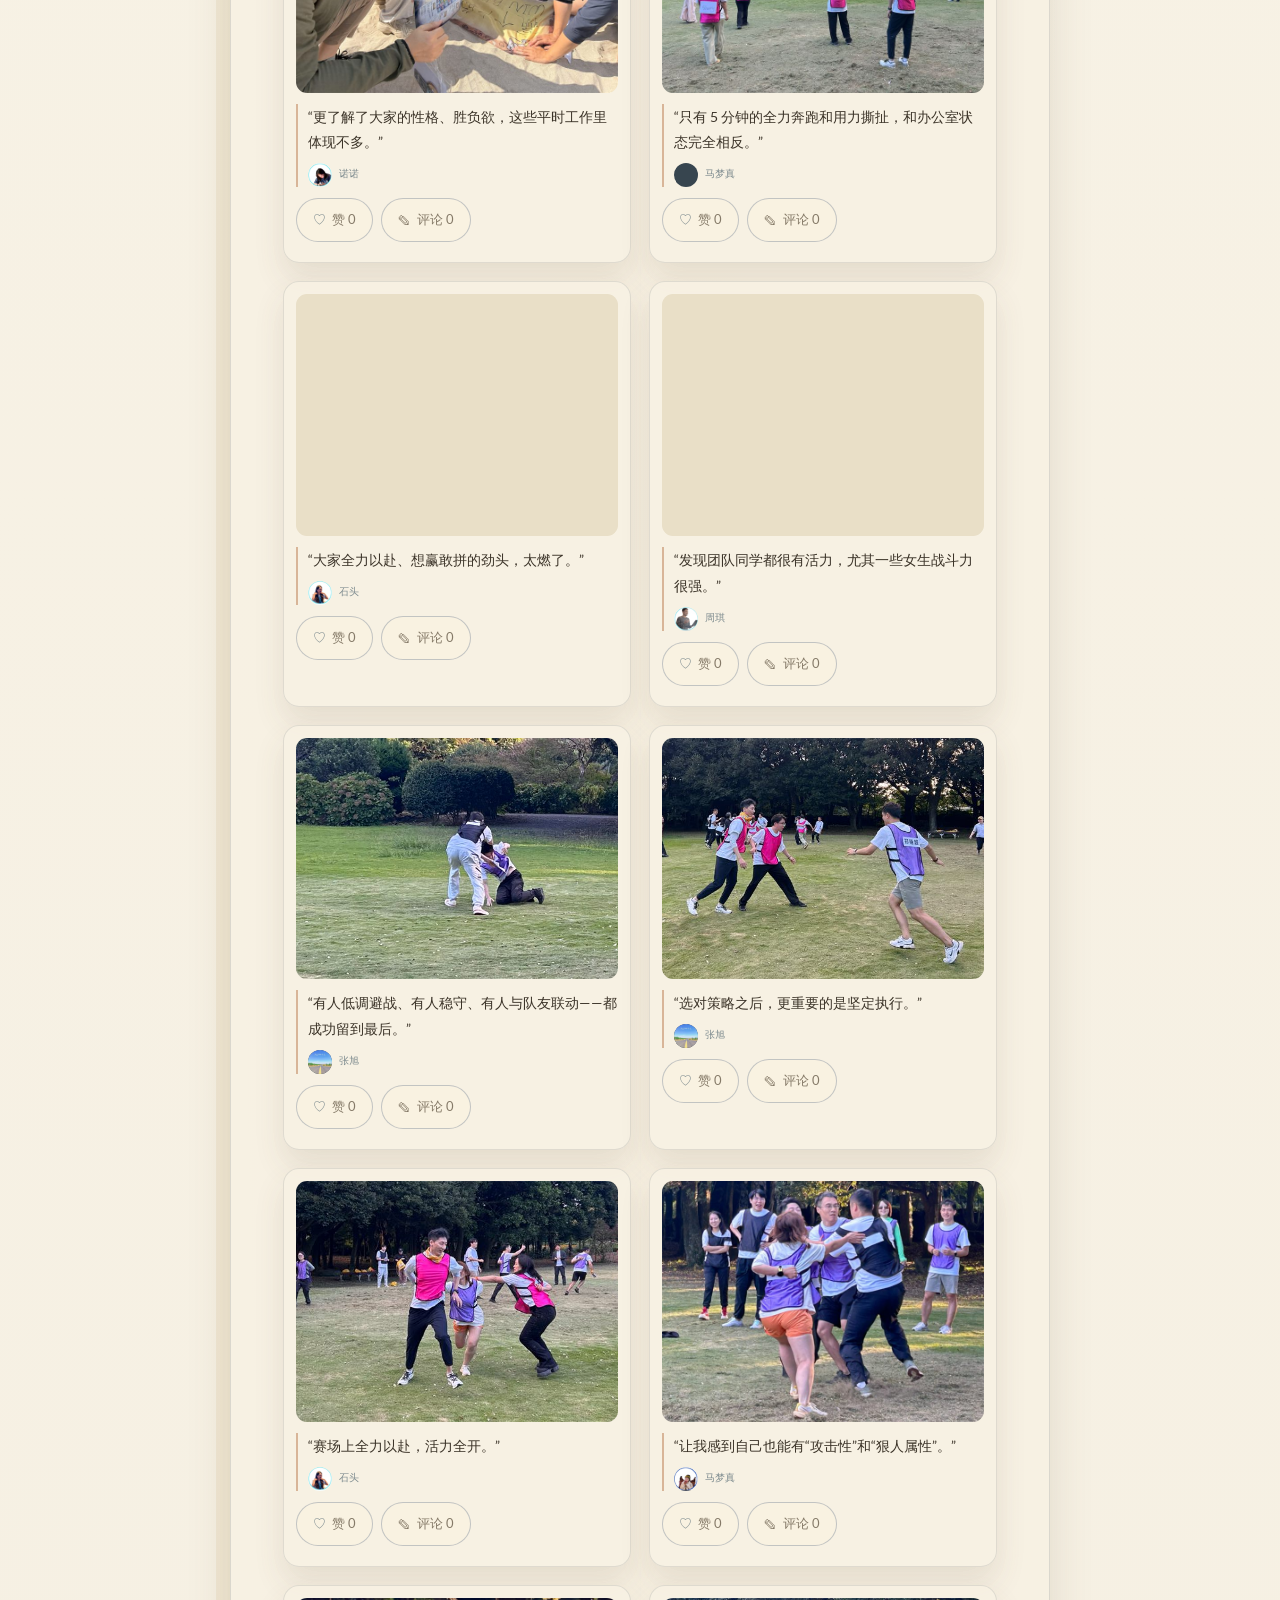
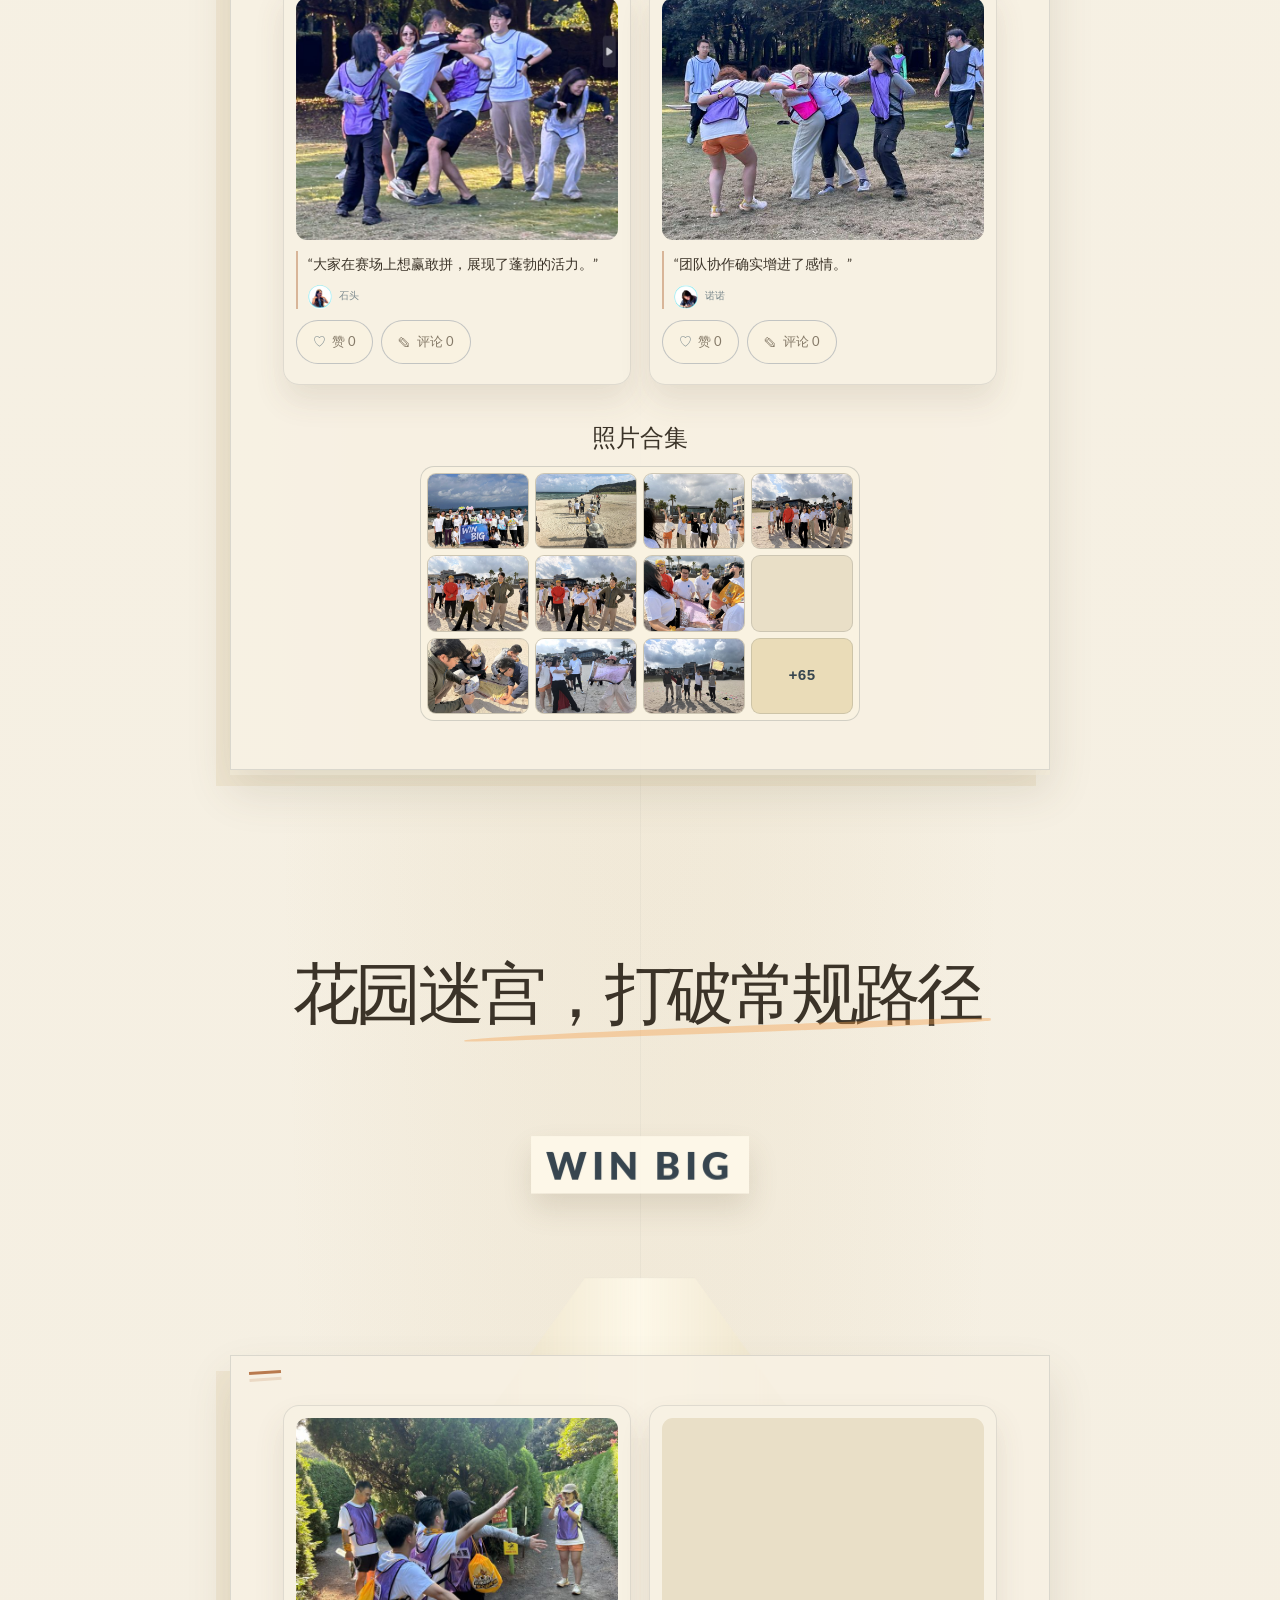
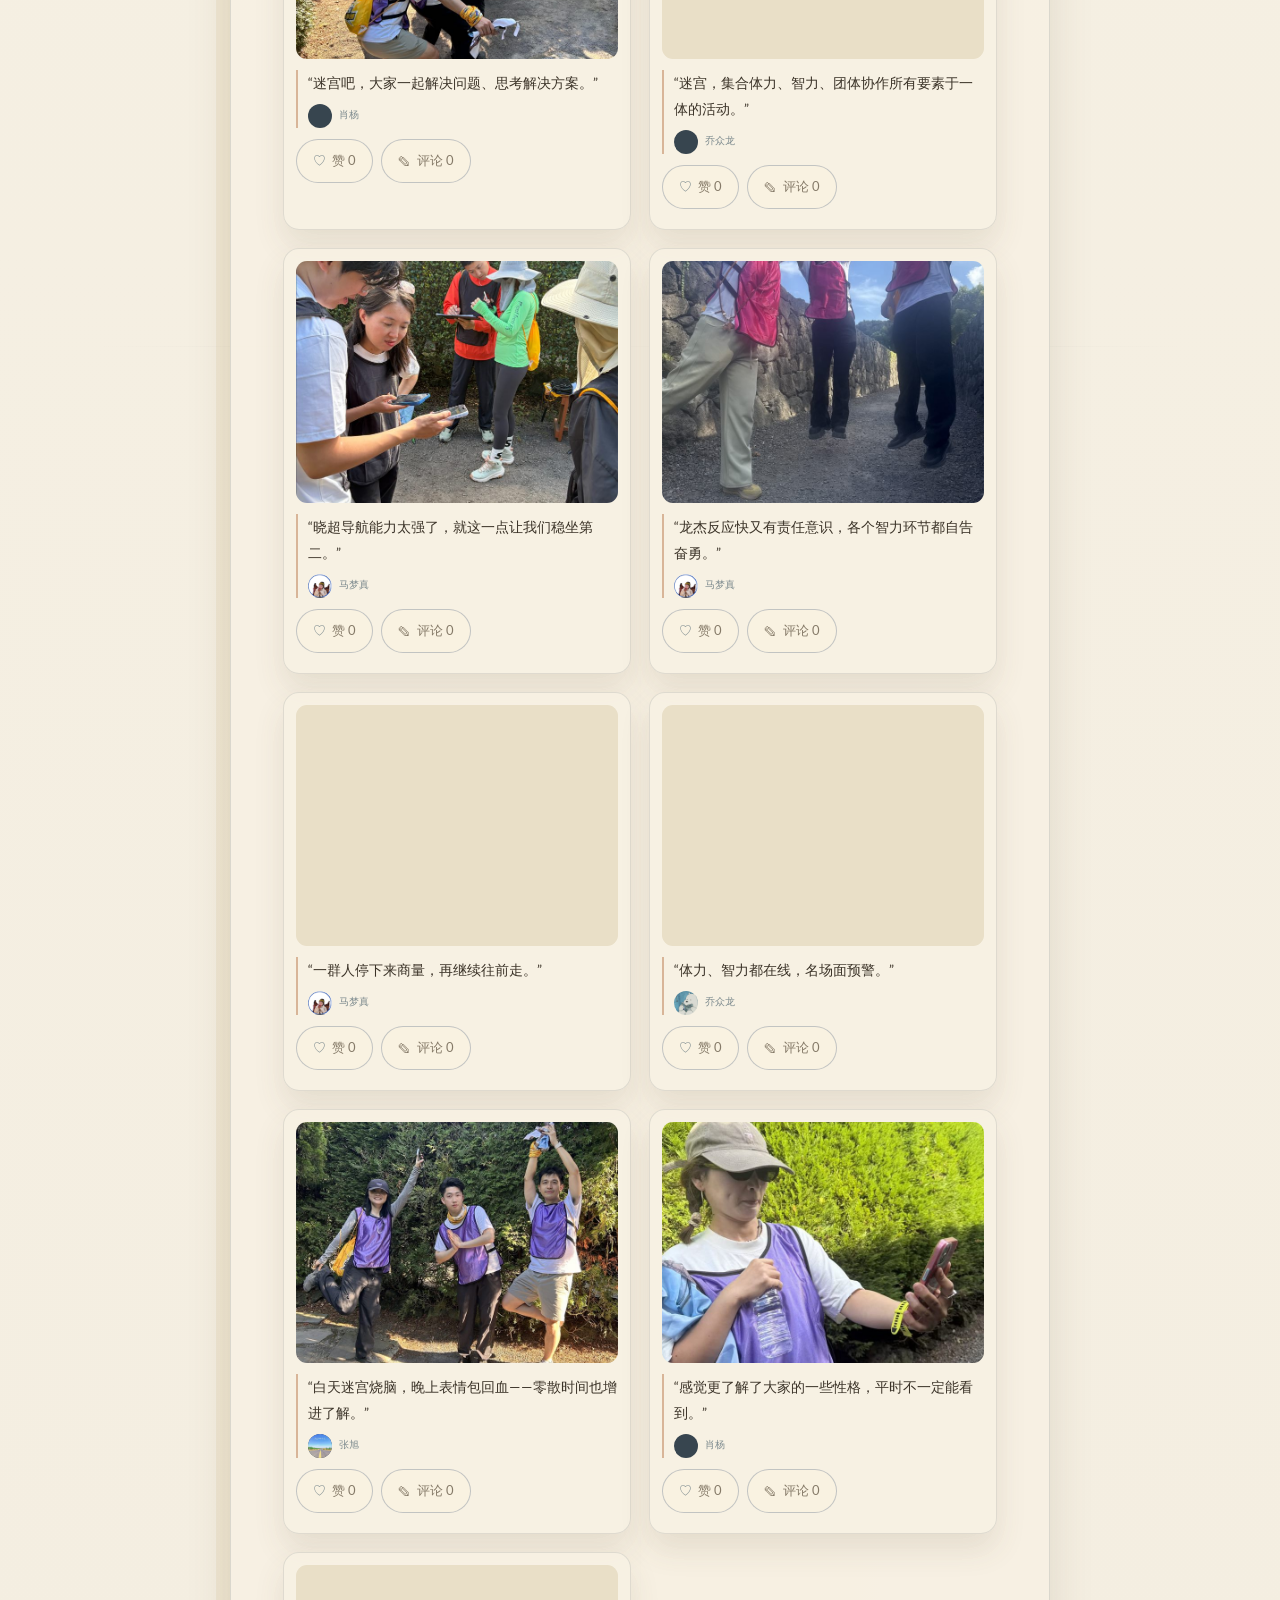
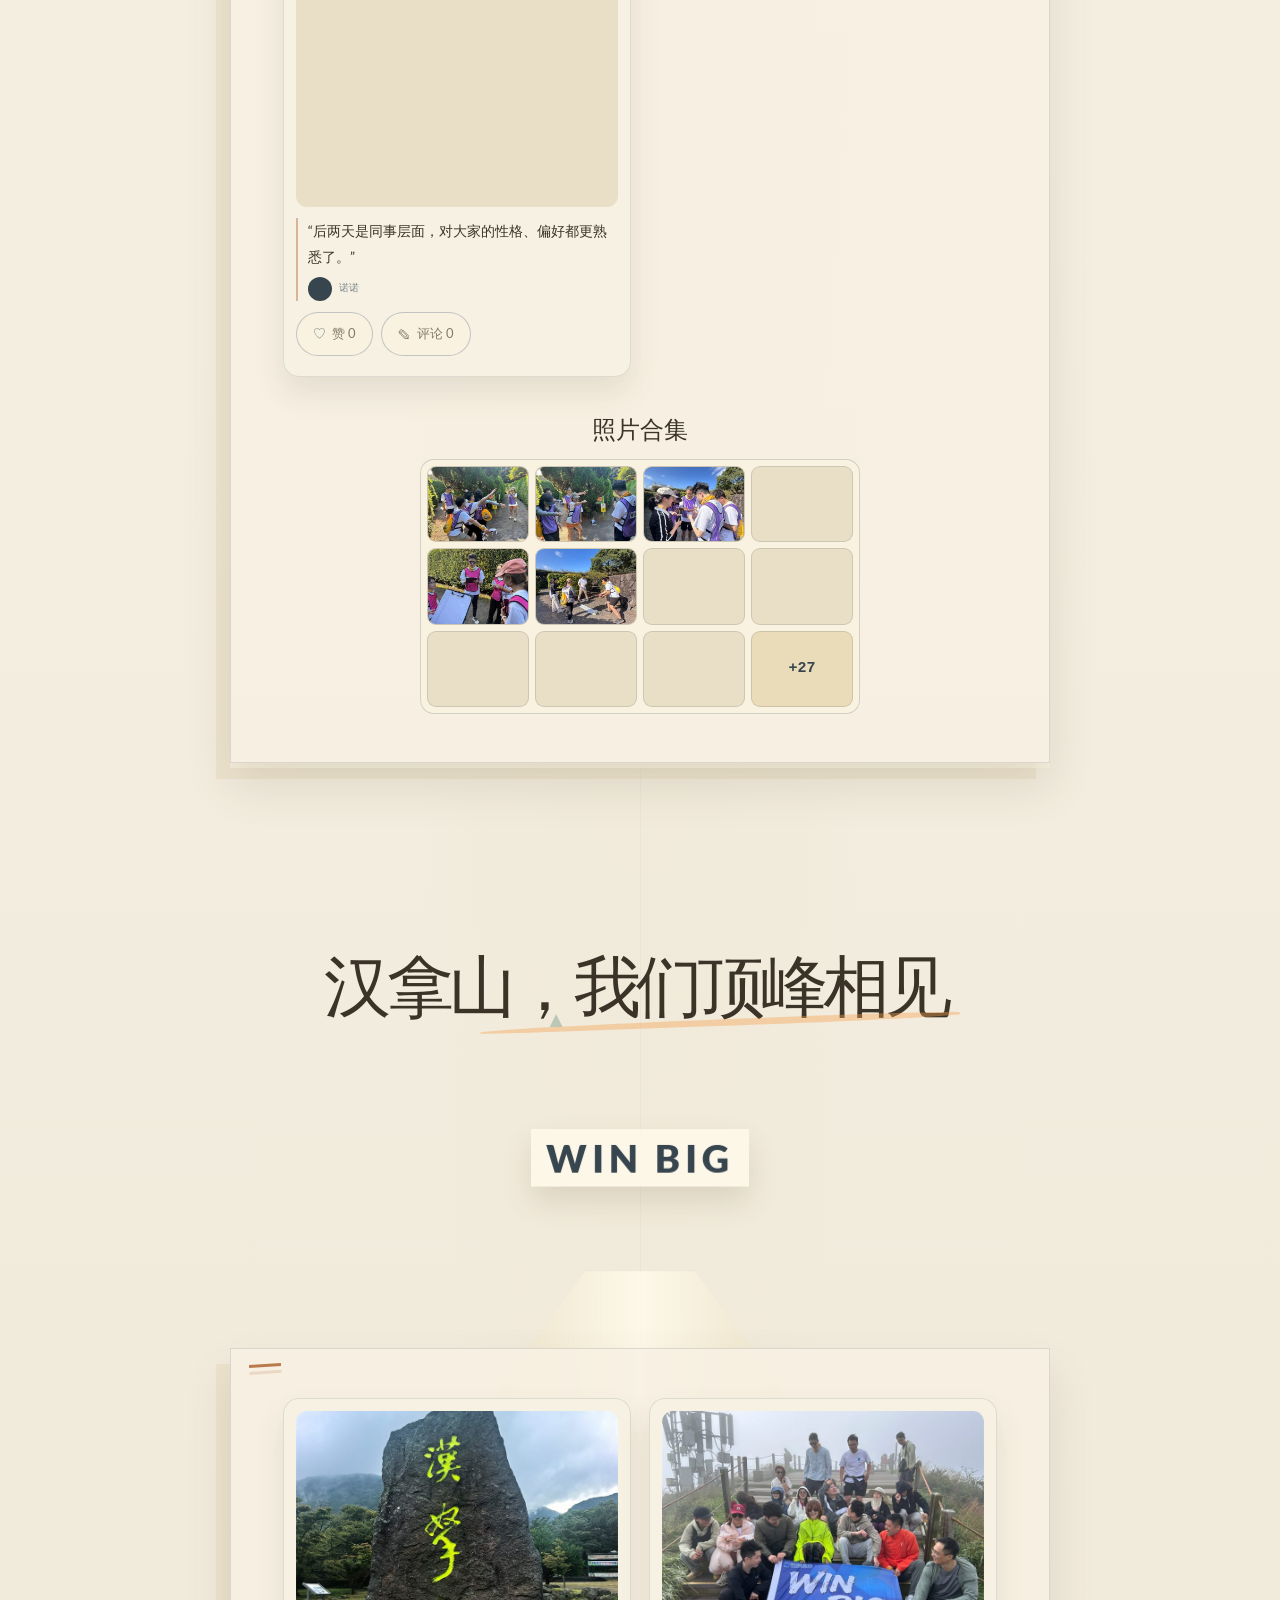
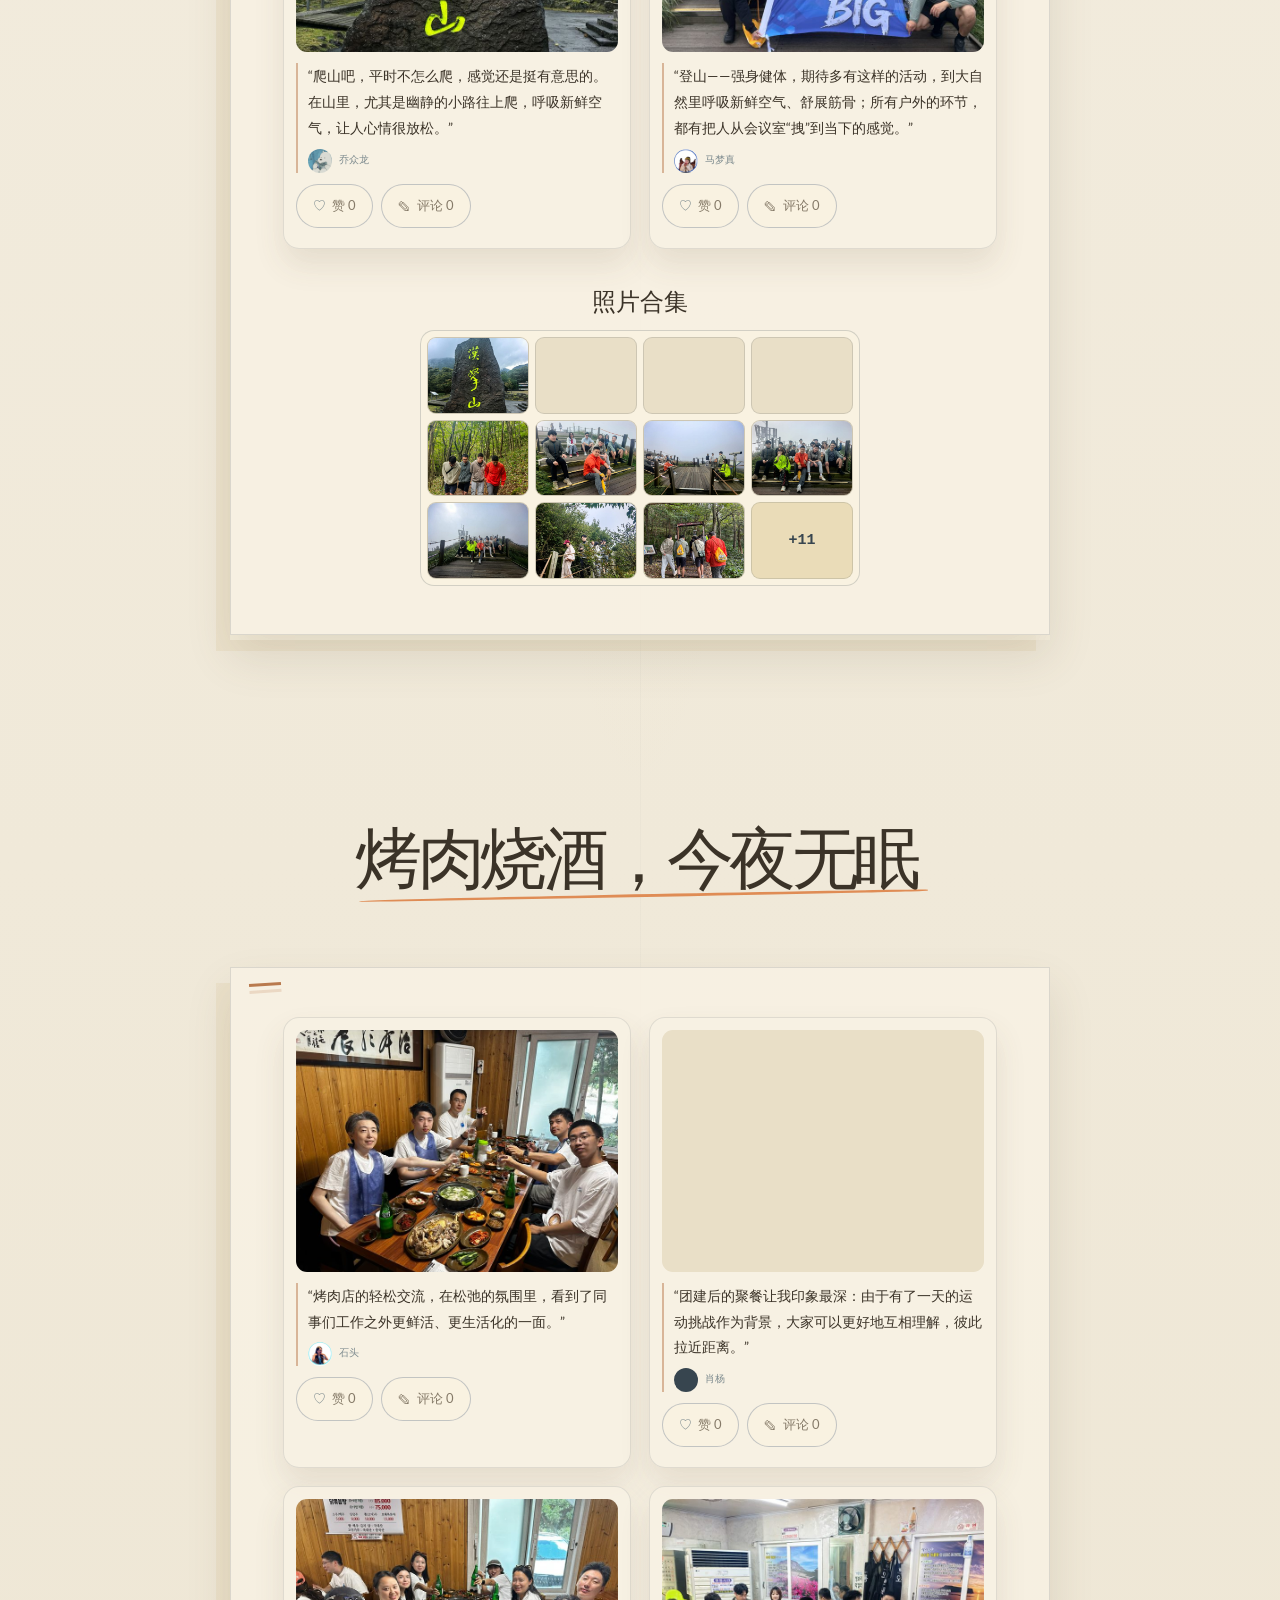
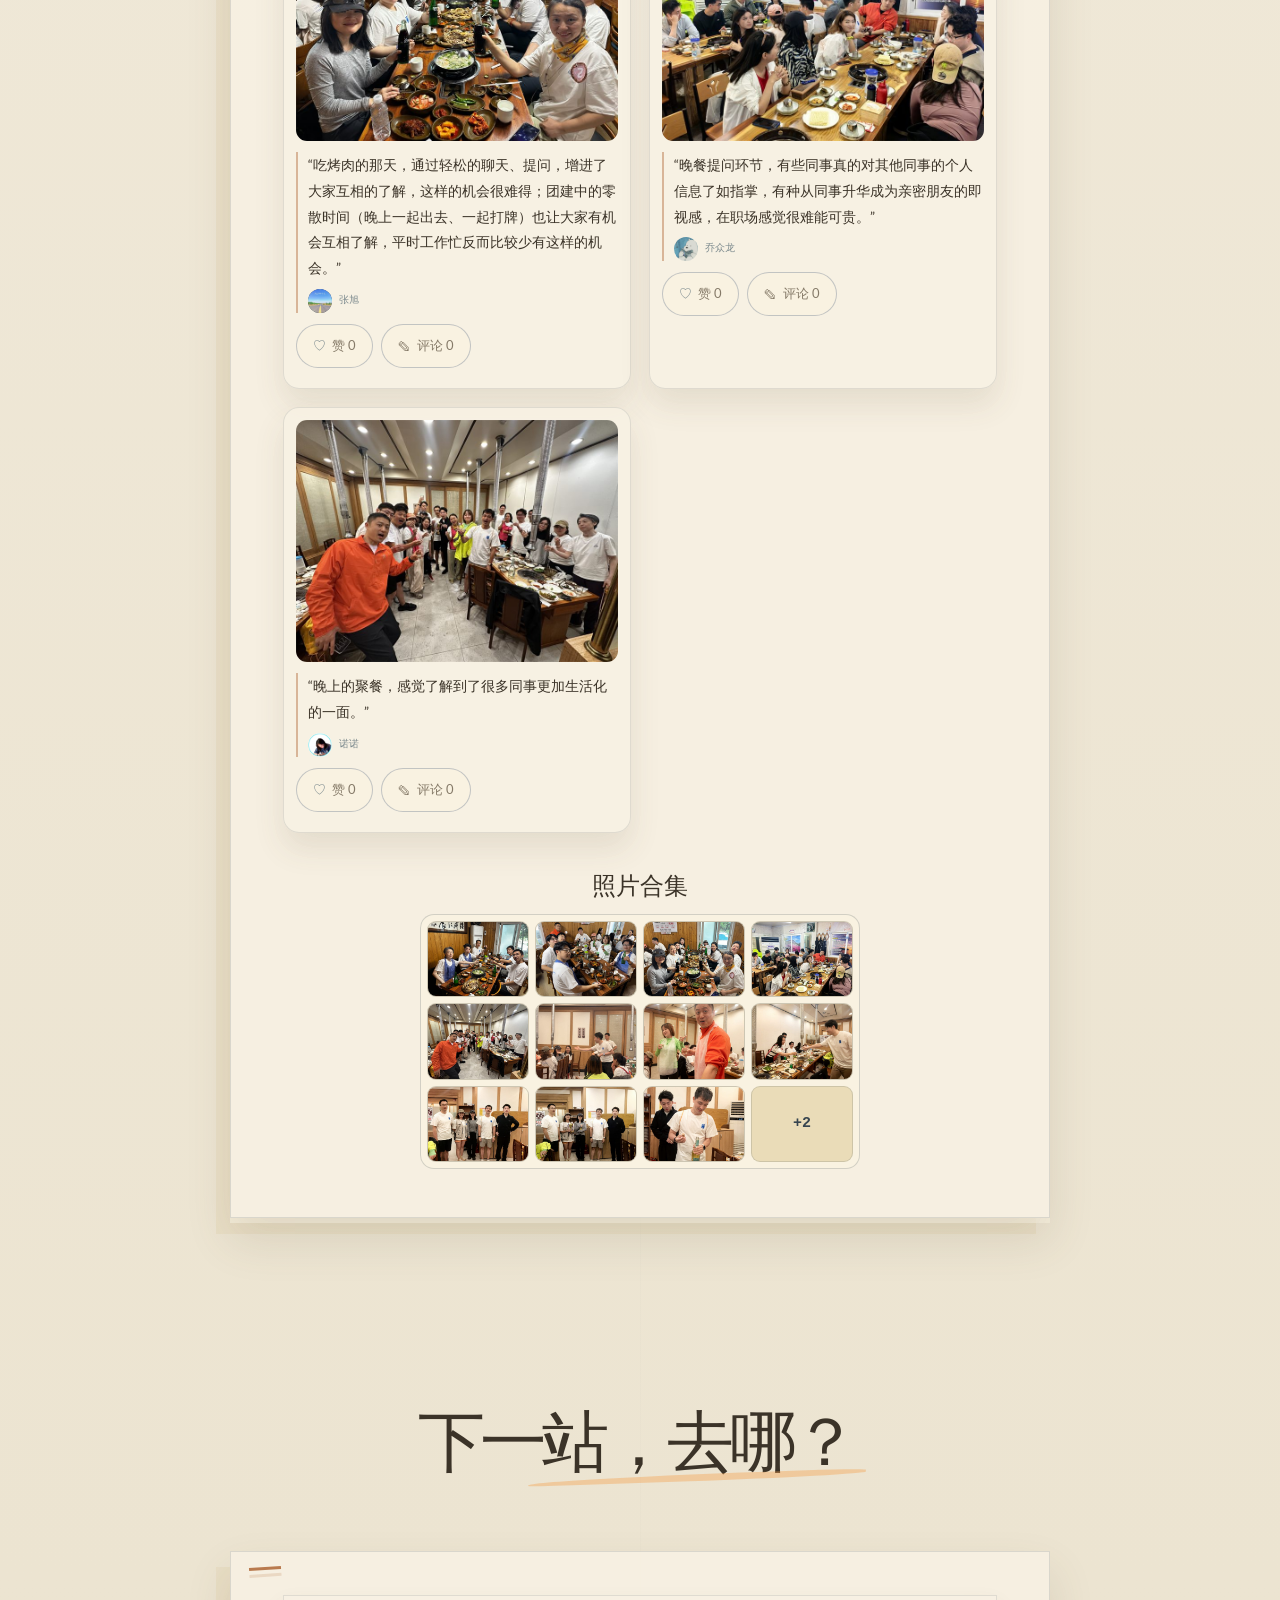
==== commit 35beec53: "Remove dinner road and prevent mobile music-tip obstruction" ====
--- a/index.html
+++ b/index.html
@@ -69,6 +69,7 @@
     <span class="bgm-label">WIN BIG</span>
   </button>
   <div class="bgm-tip" id="bgm-tip" role="status" hidden>
+    <button class="bgm-tip-close" id="bgm-tip-close" type="button" aria-label="关闭提示">×</button>
     <strong>主题曲准备好了</strong>
     <p>浏览器拦住了自动播放。点一下页面任意位置，或点右下角的 WIN BIG 就能听到。</p>
   </div>
--- a/styles.css
+++ b/styles.css
@@ -278,7 +278,6 @@
 .variety-photo:active img, .road-thumb:active img, .archive-photo:active img { transform: scale(.97); filter: brightness(.96); }
 .road-thumb-more:active { transform: scale(.94); }
 .variety-caption { display: block; margin-top: 11px; }
-.variety-tag { display: inline-block; padding: 3px 9px; color: #fff; border-radius: 999px; background: var(--cyan); font: 700 10px/1 var(--mono); letter-spacing: .06em; }
 .variety-quote-wrap { margin-top: 9px; padding-left: 10px; border-left: 2px solid rgba(185,122,78,.5); }
 .variety-quote { margin: 0; color: var(--ink); font: 14px/1.85 var(--display); }
 .variety-who { display: flex; align-items: center; gap: 7px; margin-top: 8px; color: var(--blue-soft); font: 10px var(--mono); }
@@ -355,7 +354,11 @@
 .bgm-label { letter-spacing: .06em; }
 .bgm-toggle[aria-pressed="true"] { color: #fff; border-color: var(--cyan); background: rgba(185,122,78,.92); }
 .bgm-toggle[aria-pressed="true"] .bgm-note { color: #ffe9c9; }
-.bgm-tip { position: fixed; z-index: 901; right: 22px; bottom: 78px; width: min(300px, calc(100vw - 44px)); padding: 16px 18px; border: 1px solid rgba(55,69,79,.2); border-radius: 14px; background: rgba(250,243,225,.96); box-shadow: 0 18px 38px rgba(96,84,60,.22); text-align: left; }
+.bgm-tip { position: fixed; z-index: 901; right: 22px; bottom: 78px; width: min(300px, calc(100vw - 44px)); padding: 16px 44px 16px 18px; border: 1px solid rgba(55,69,79,.2); border-radius: 14px; background: rgba(250,243,225,.96); box-shadow: 0 18px 38px rgba(96,84,60,.22); text-align: left; }
+/* 提示框会盖住照片，所以给个看得见的关闭入口。 */
+.bgm-tip-close { position: absolute; top: 6px; right: 6px; display: grid; place-items: center; width: 36px; height: 36px; color: var(--blue); border-radius: 50%; background: transparent; font-size: 22px; line-height: 1; }
+.bgm-tip-close:hover { background: rgba(55,69,79,.08); }
+.bgm-tip-close:active { transform: scale(.9); }
 .bgm-tip strong { display: block; color: var(--ink); font: 500 16px var(--display); }
 .bgm-tip p { margin: 8px 0 12px; color: var(--muted); font-size: 12px; line-height: 1.8; }
 .bgm-tip code { padding: 1px 5px; border-radius: 6px; background: rgba(55,69,79,.08); font-size: 11px; }
@@ -363,7 +366,8 @@
 .bgm-tip a:hover { border-bottom-color: var(--blue); }
 @media (max-width: 800px) {
   .bgm-toggle { right: 14px; bottom: 14px; }
-  .bgm-tip { right: 14px; bottom: 68px; }
+  /* 手机屏幕上不弹出浮层，避免挡住照片；音乐仍可从右下角按钮播放。 */
+  .bgm-tip { display: none; }
 }
 
 /* 破图时浏览器会自己把 alt 画出来，和上面的提示叠成两行。
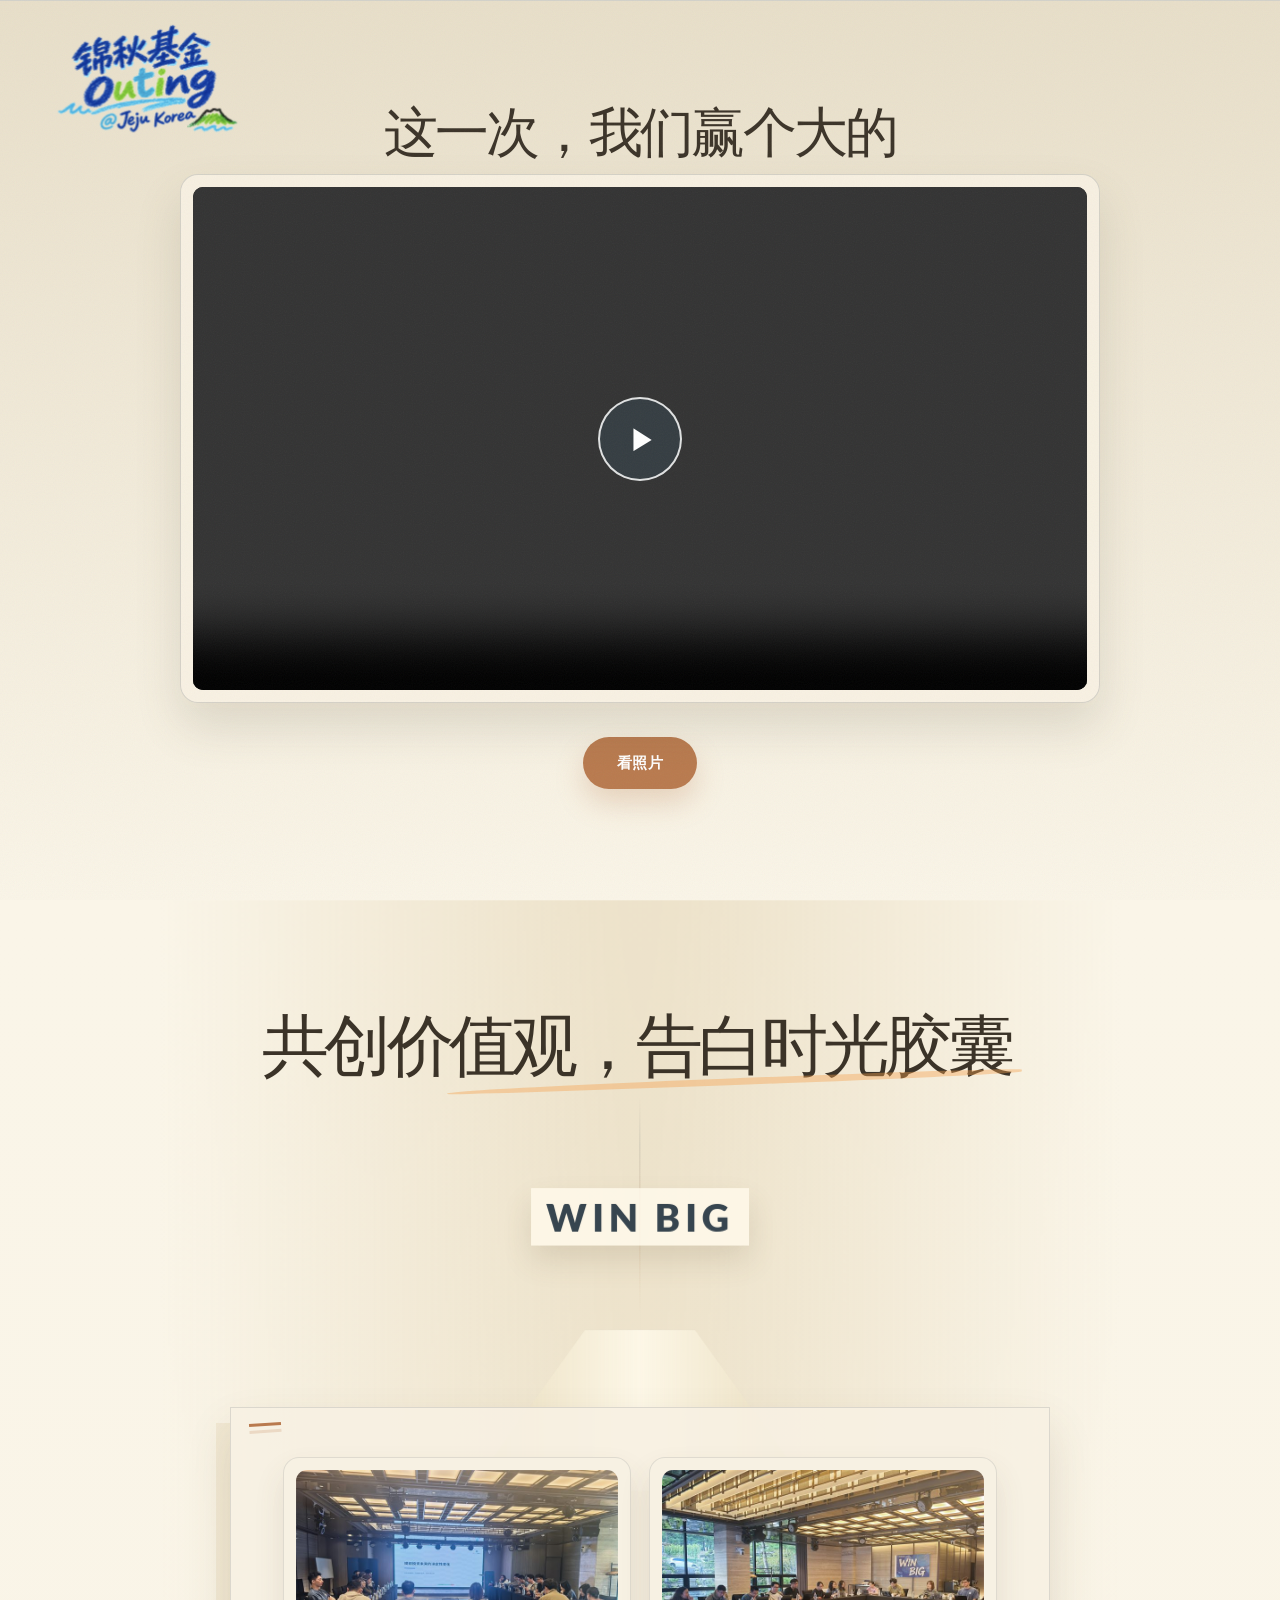
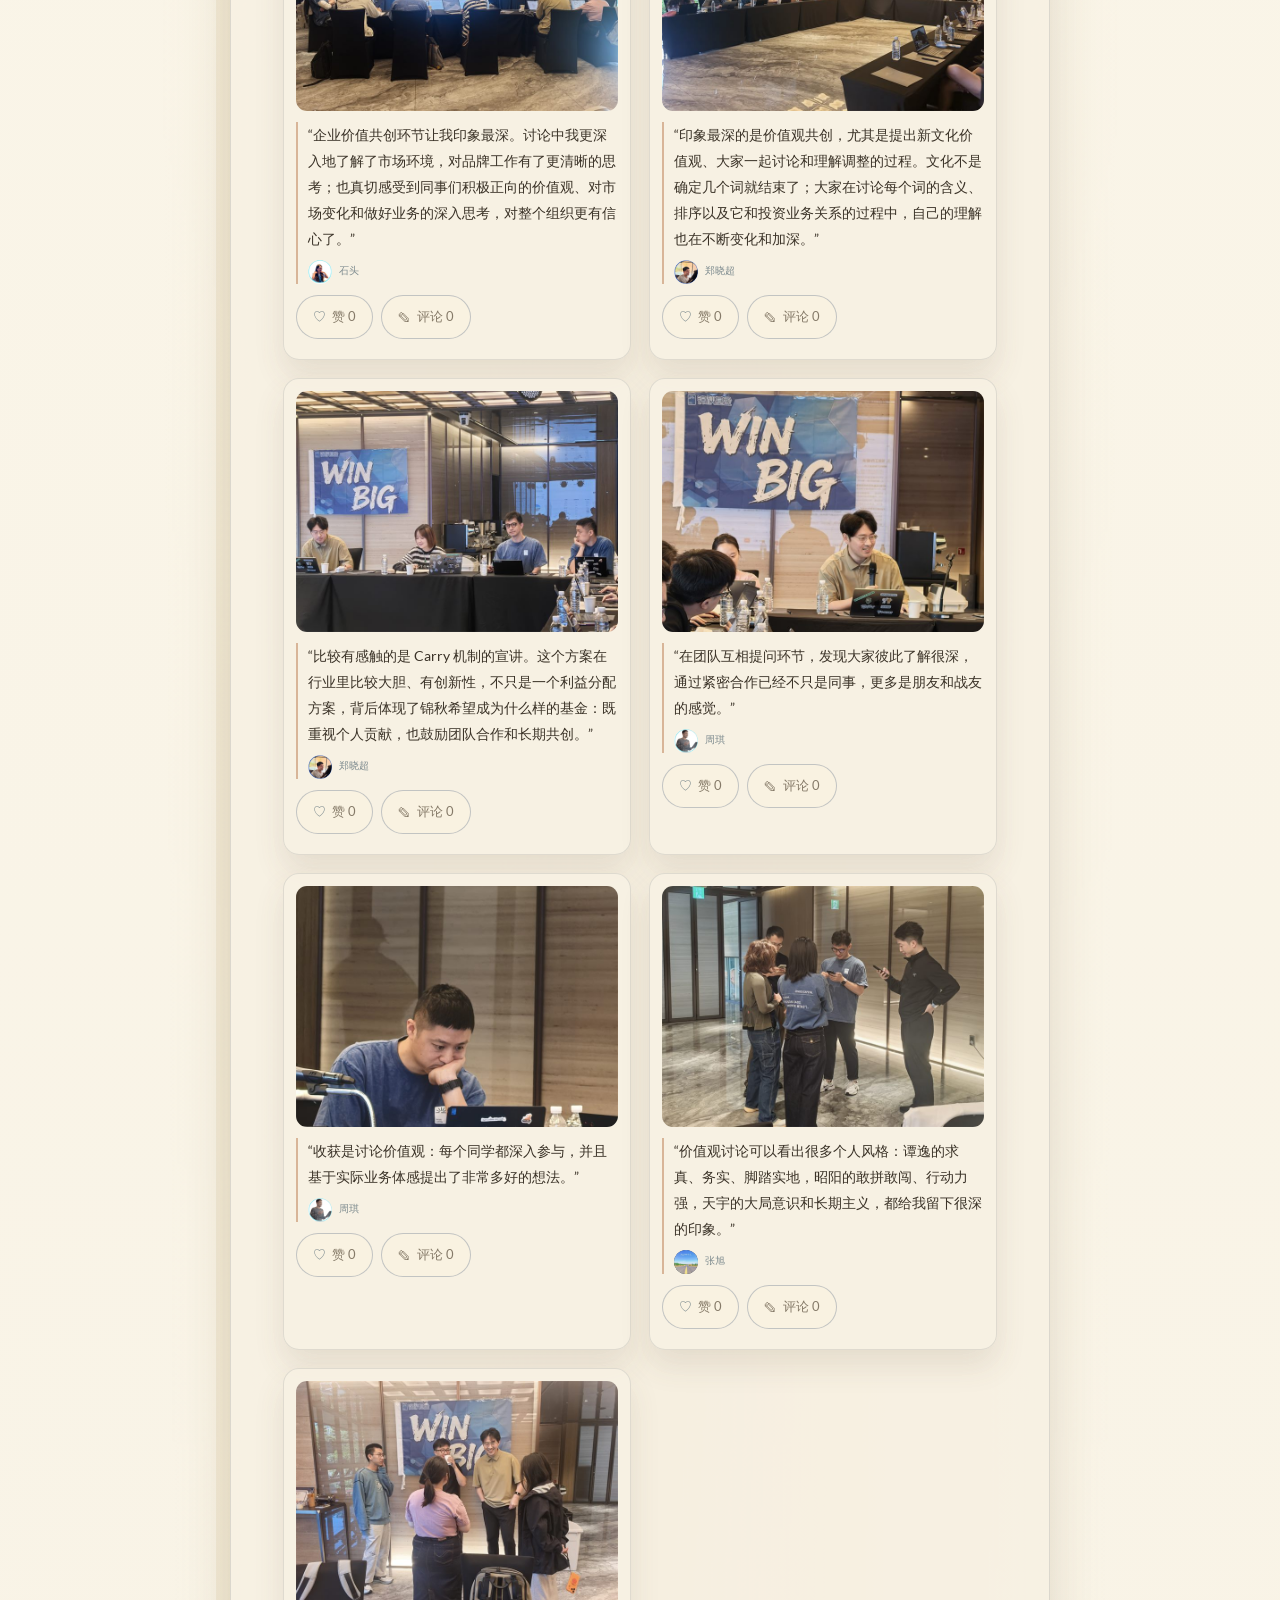
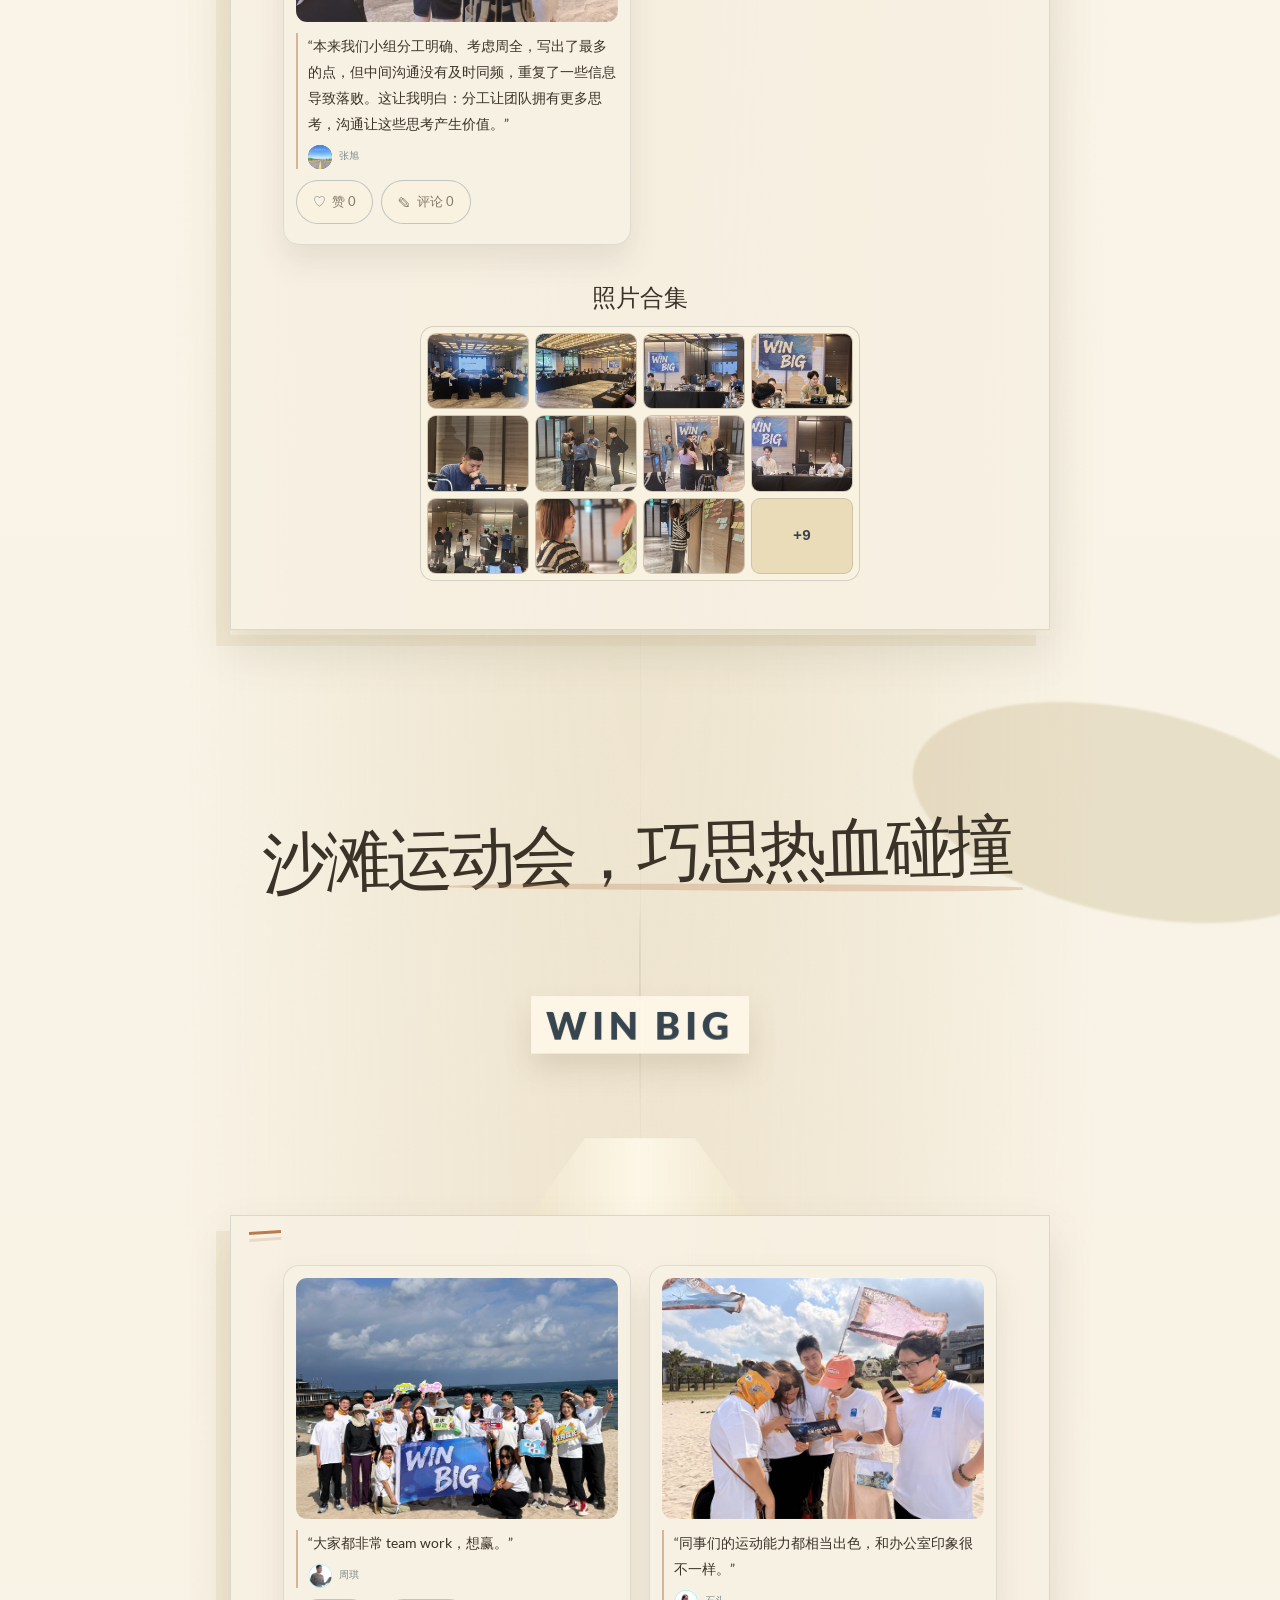
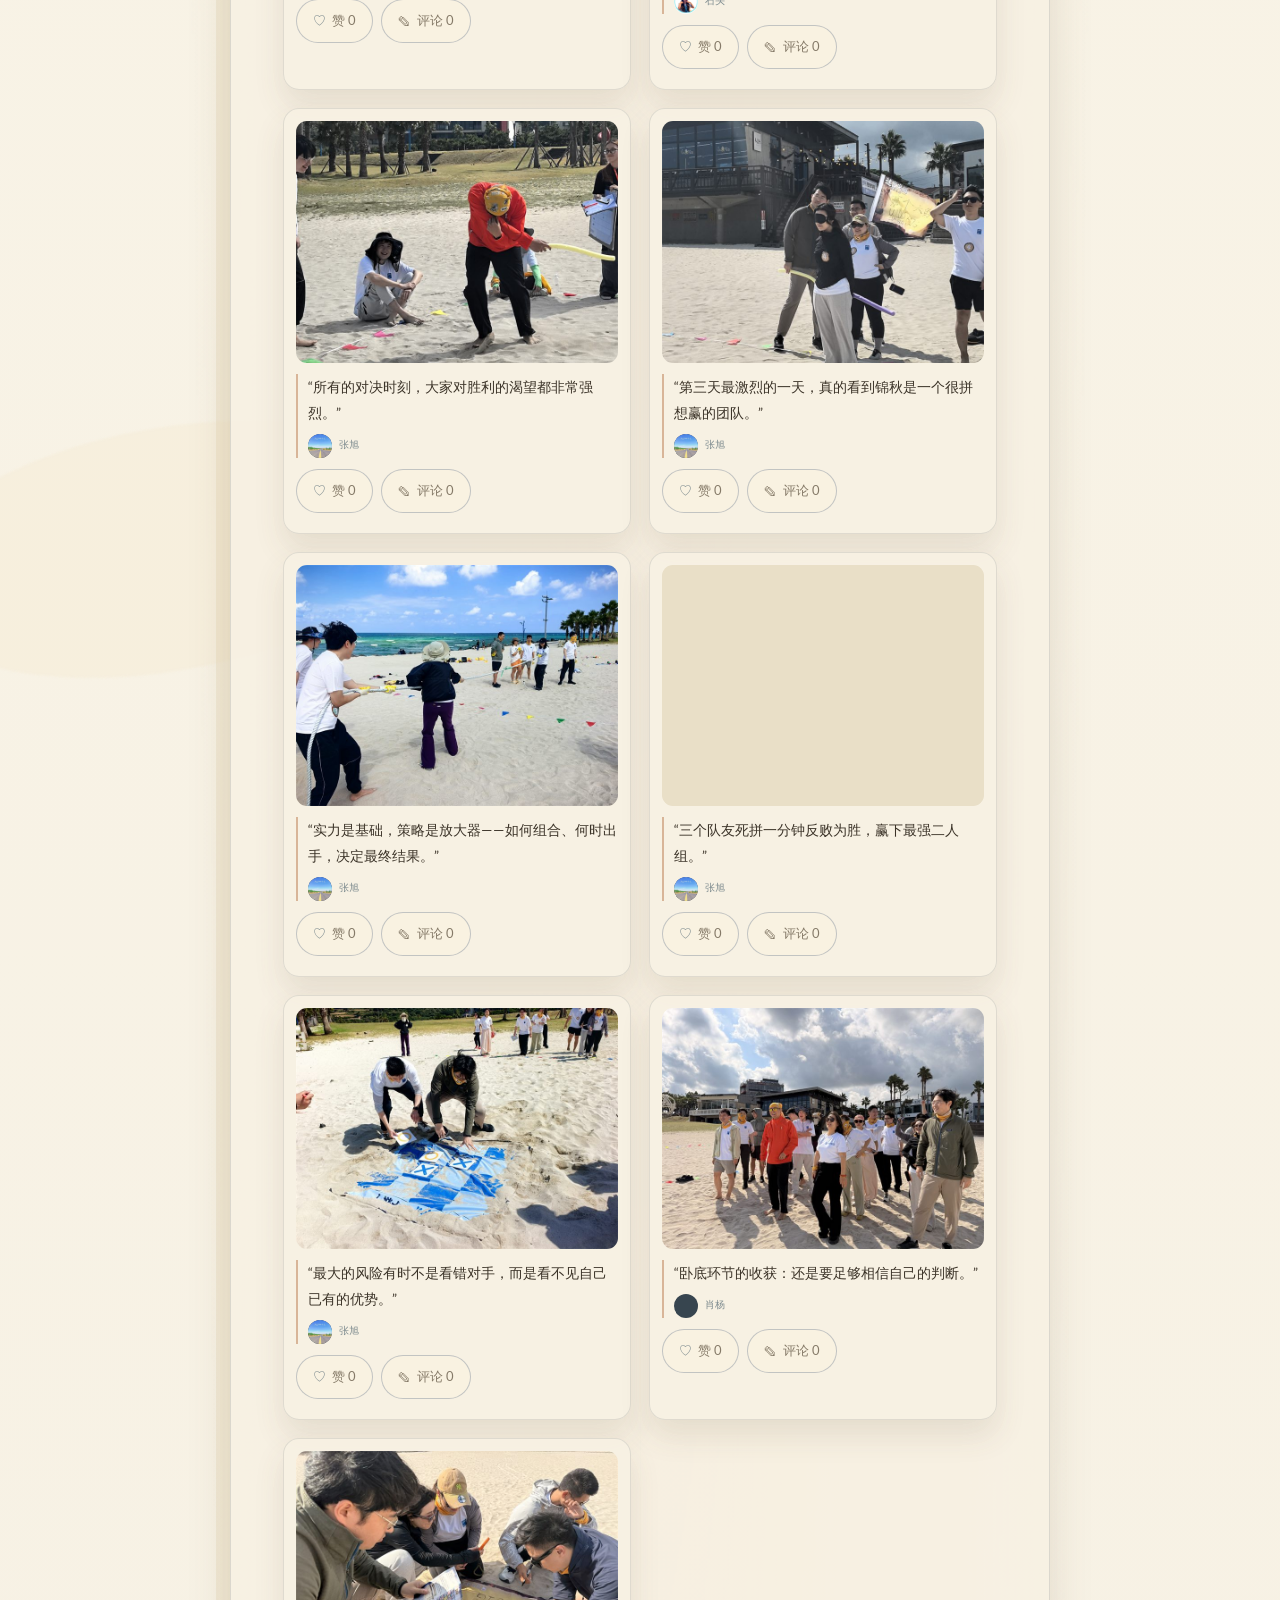
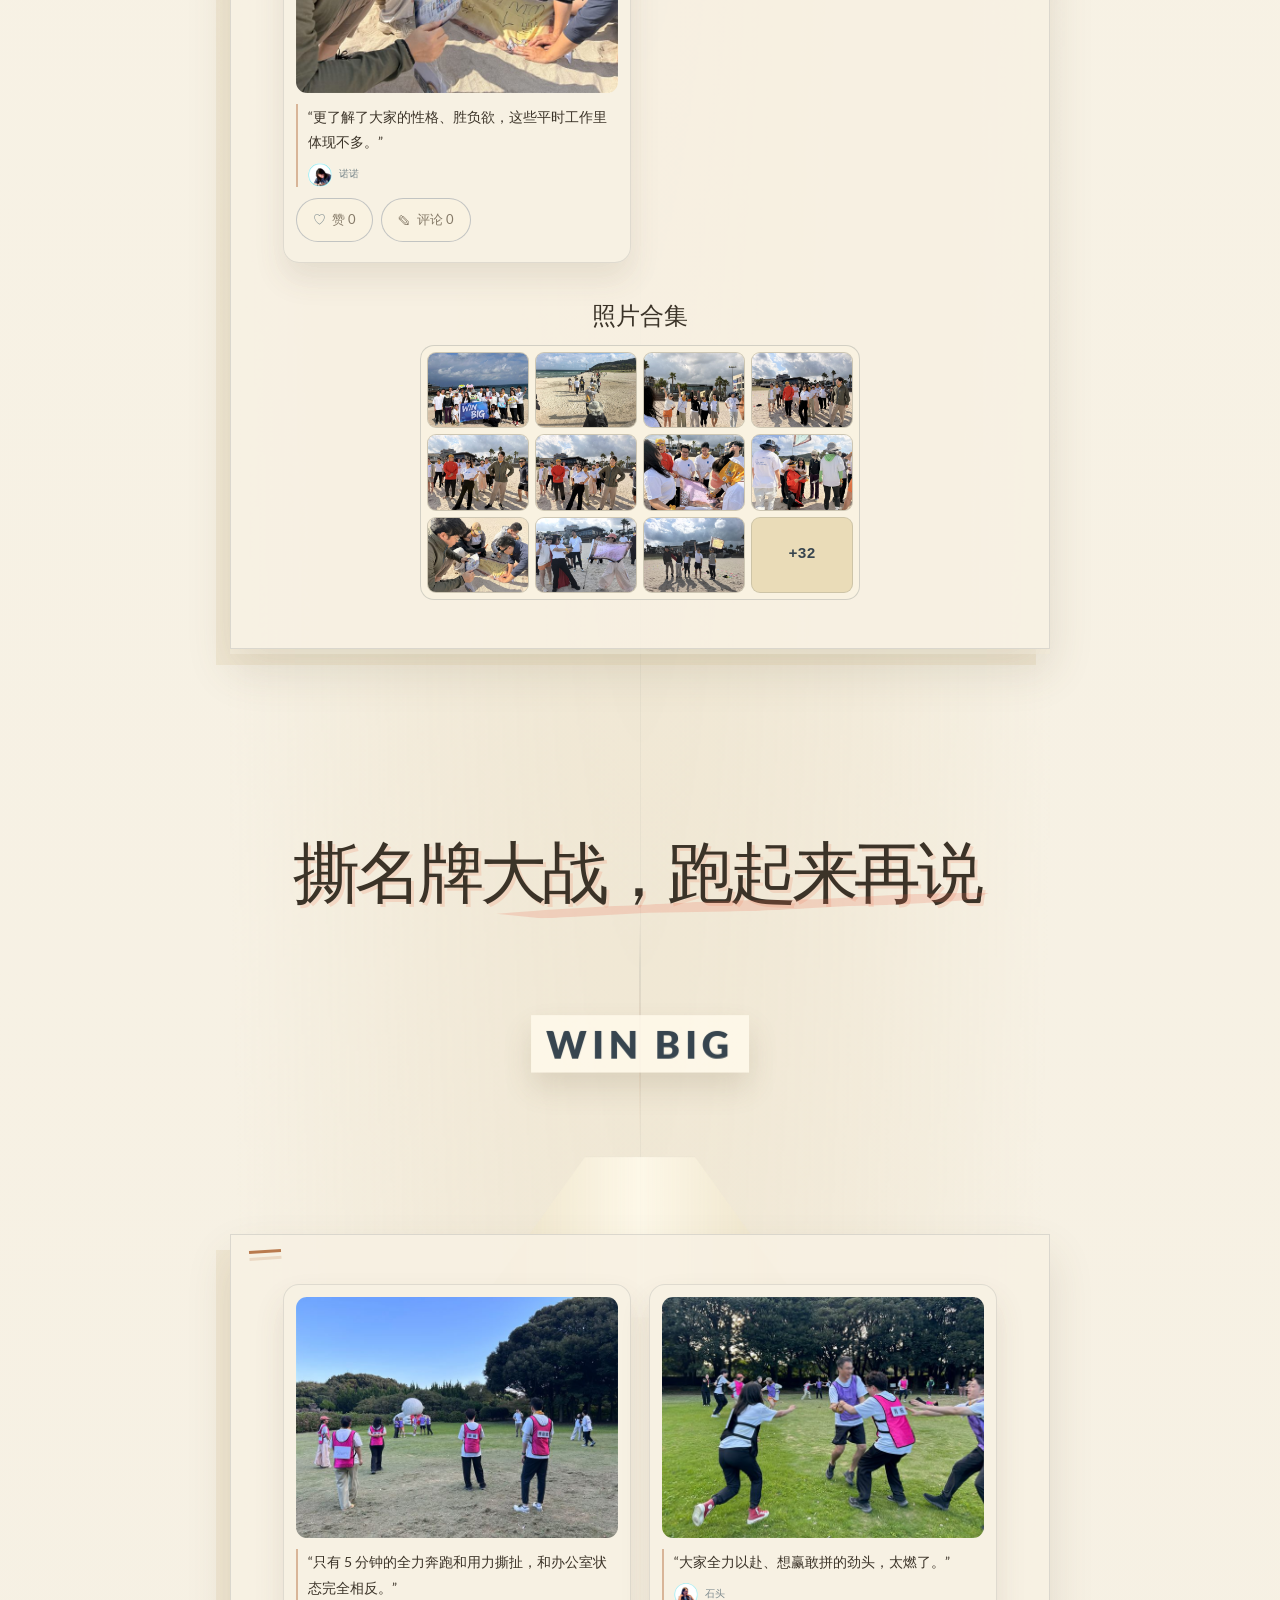
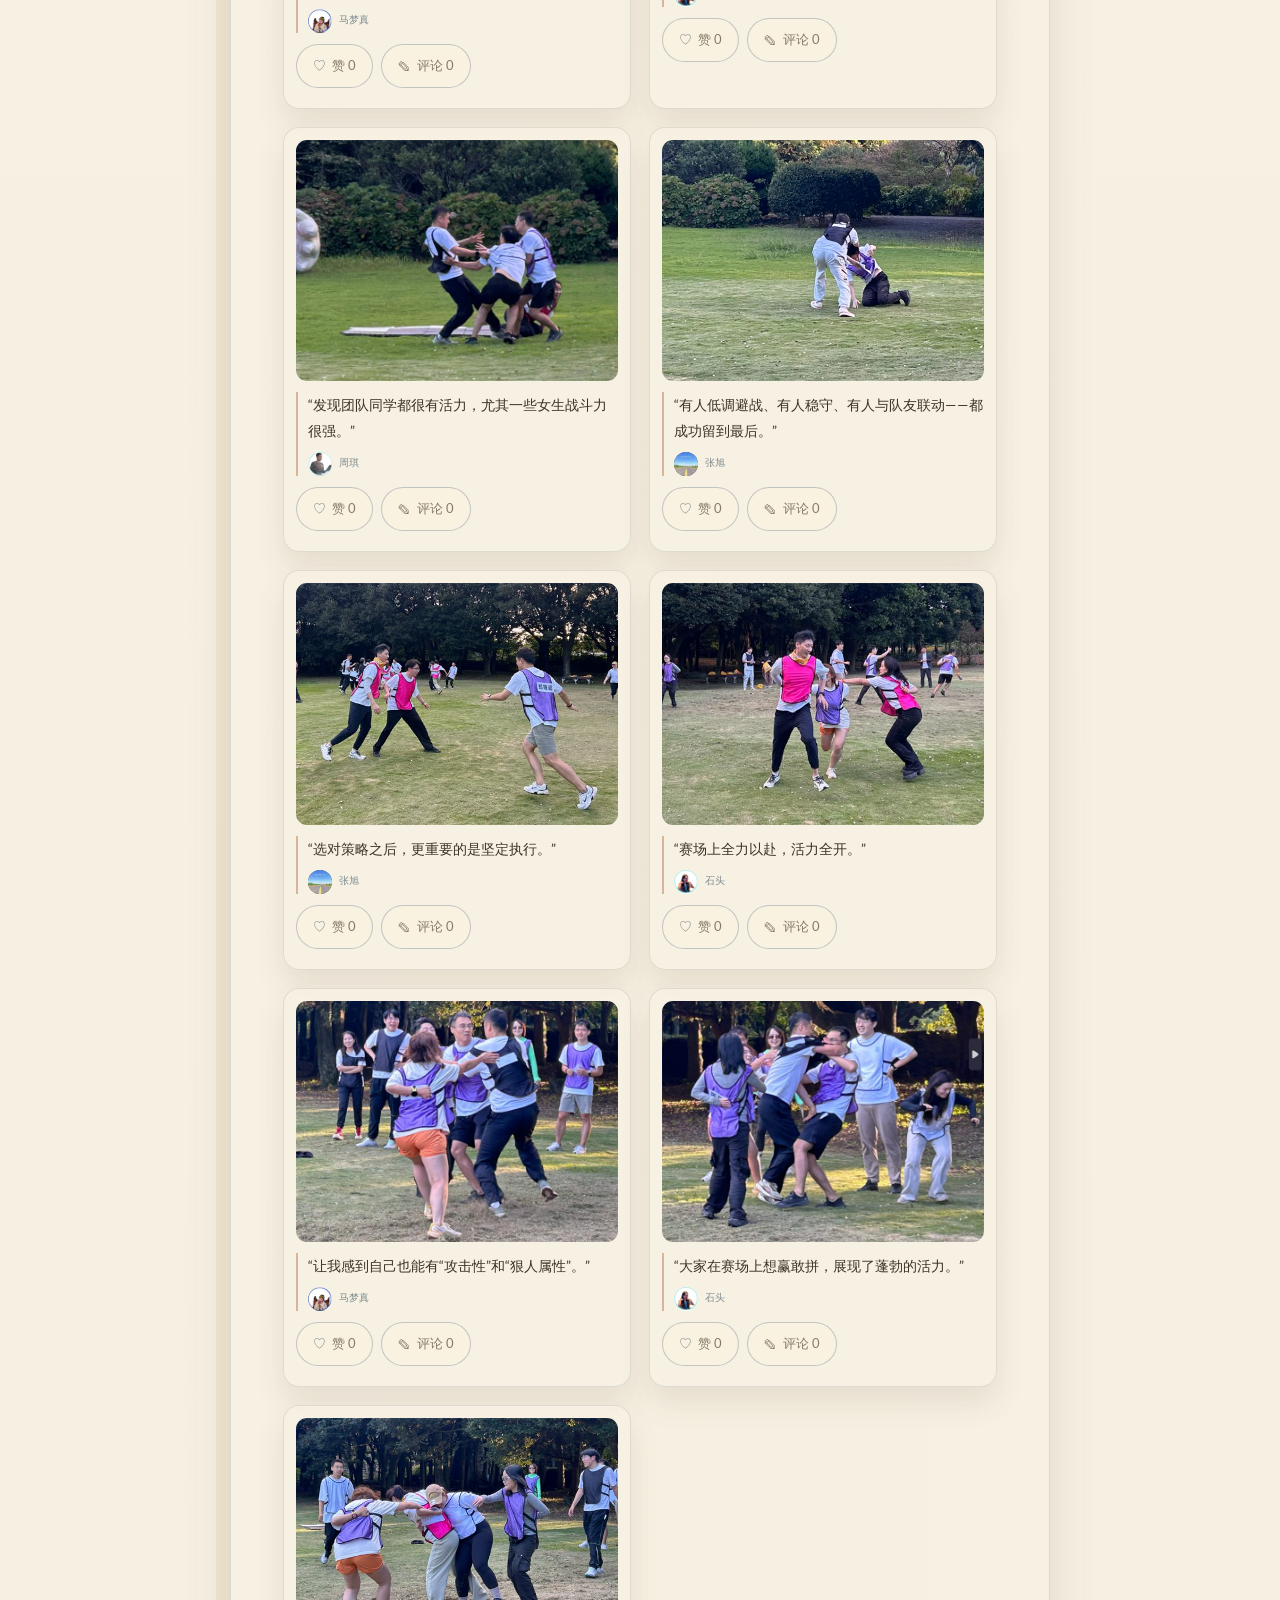
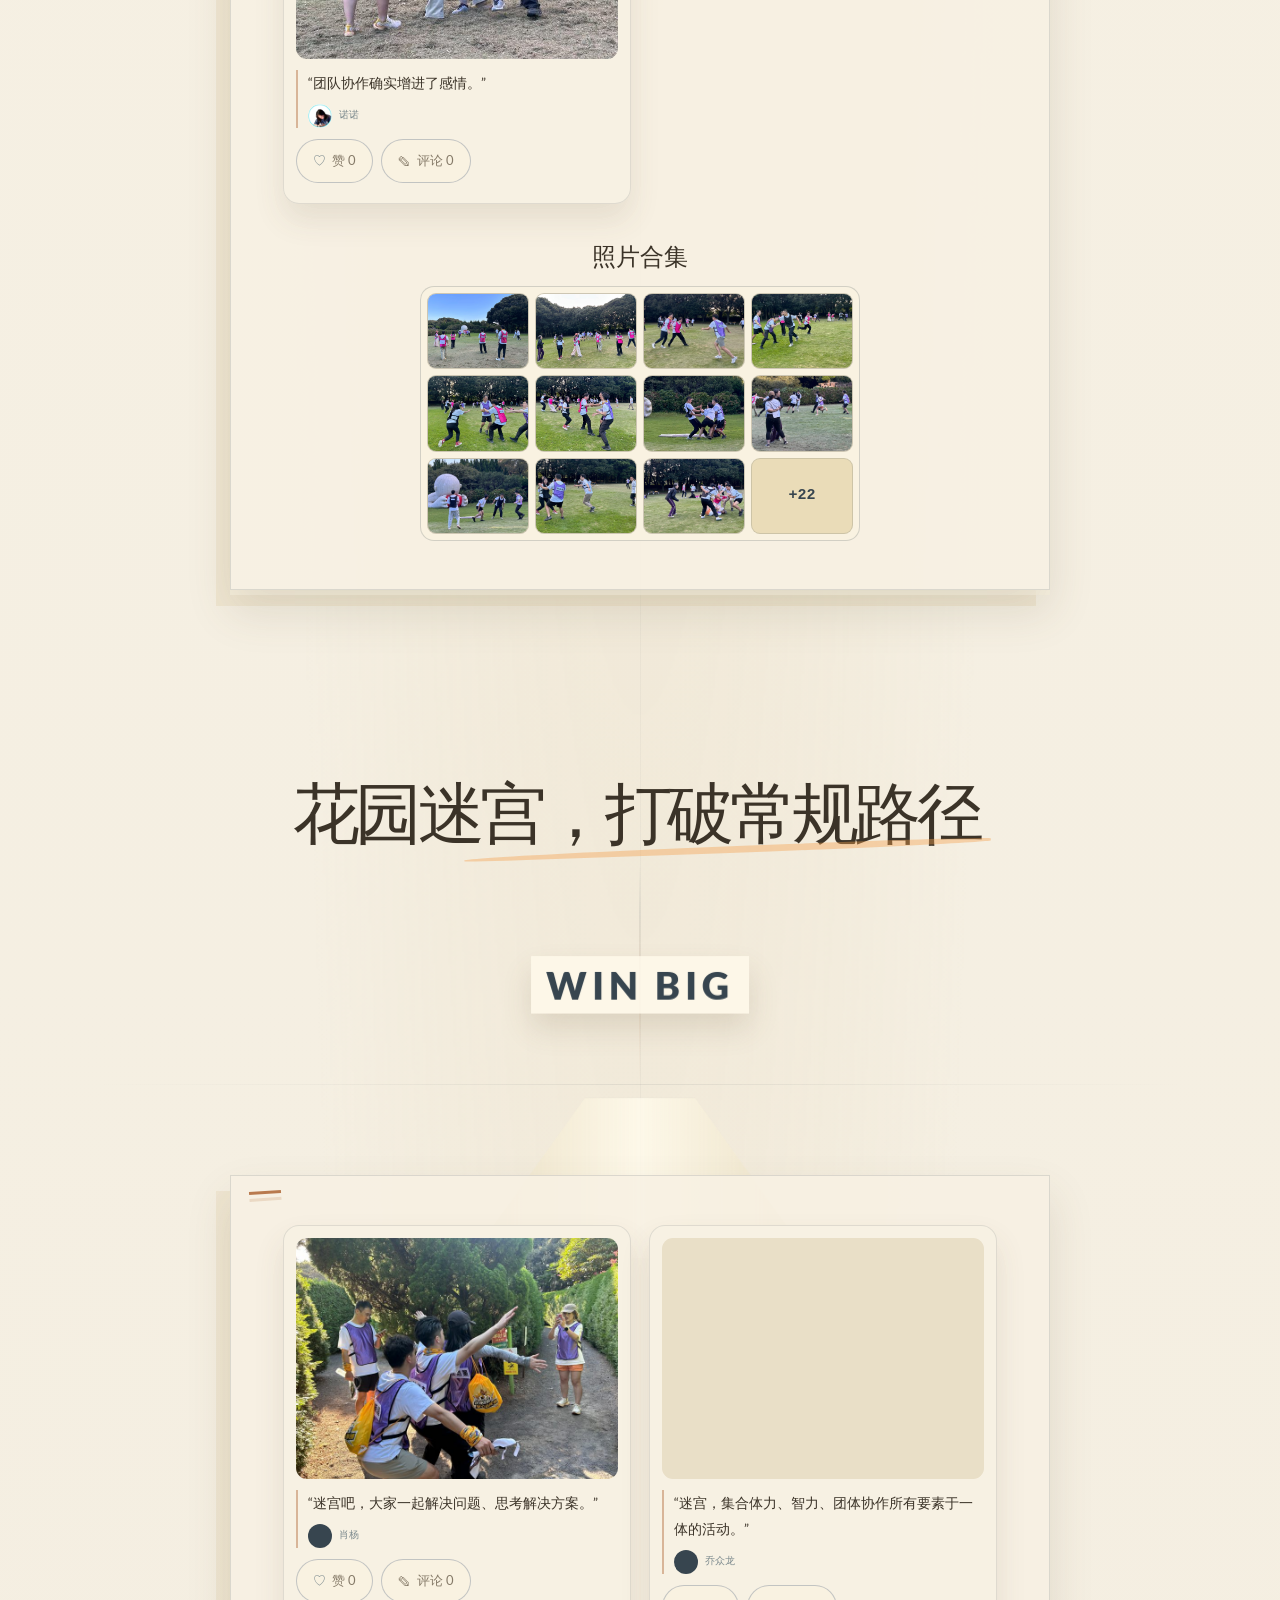
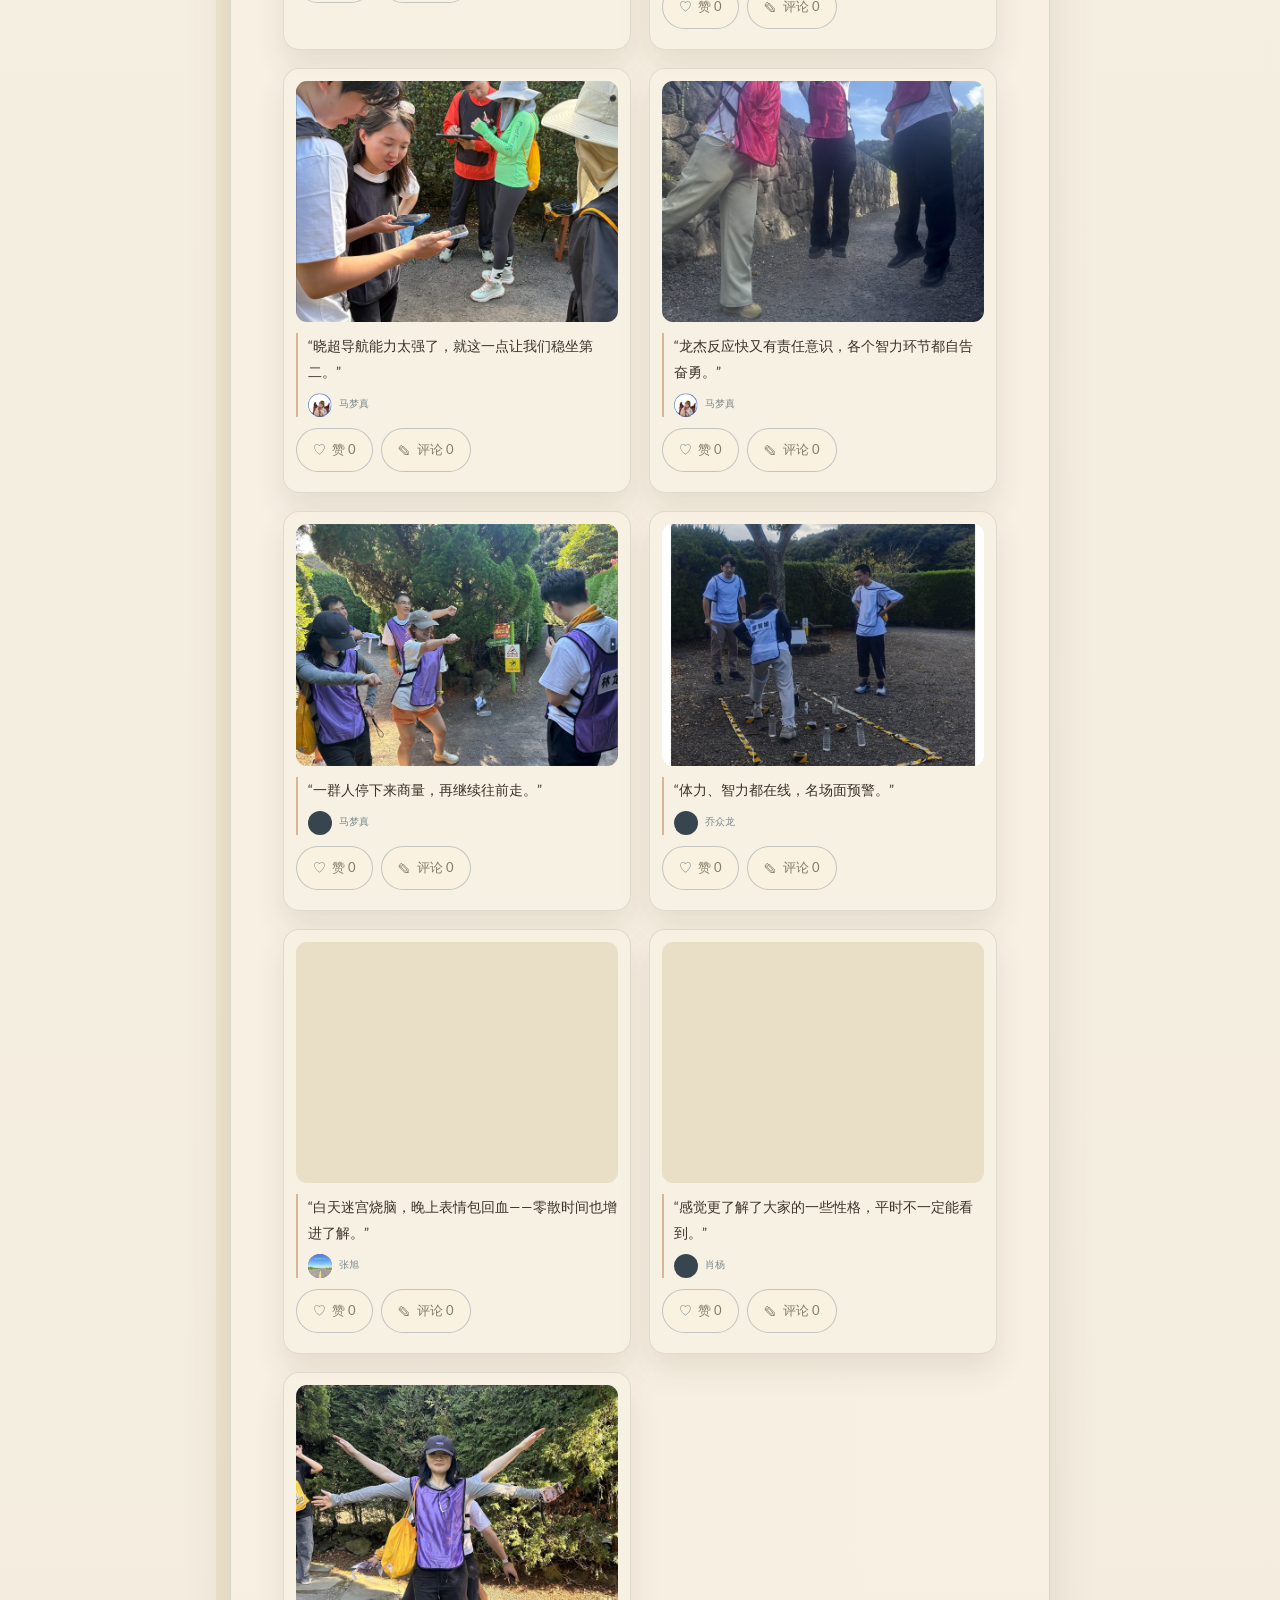
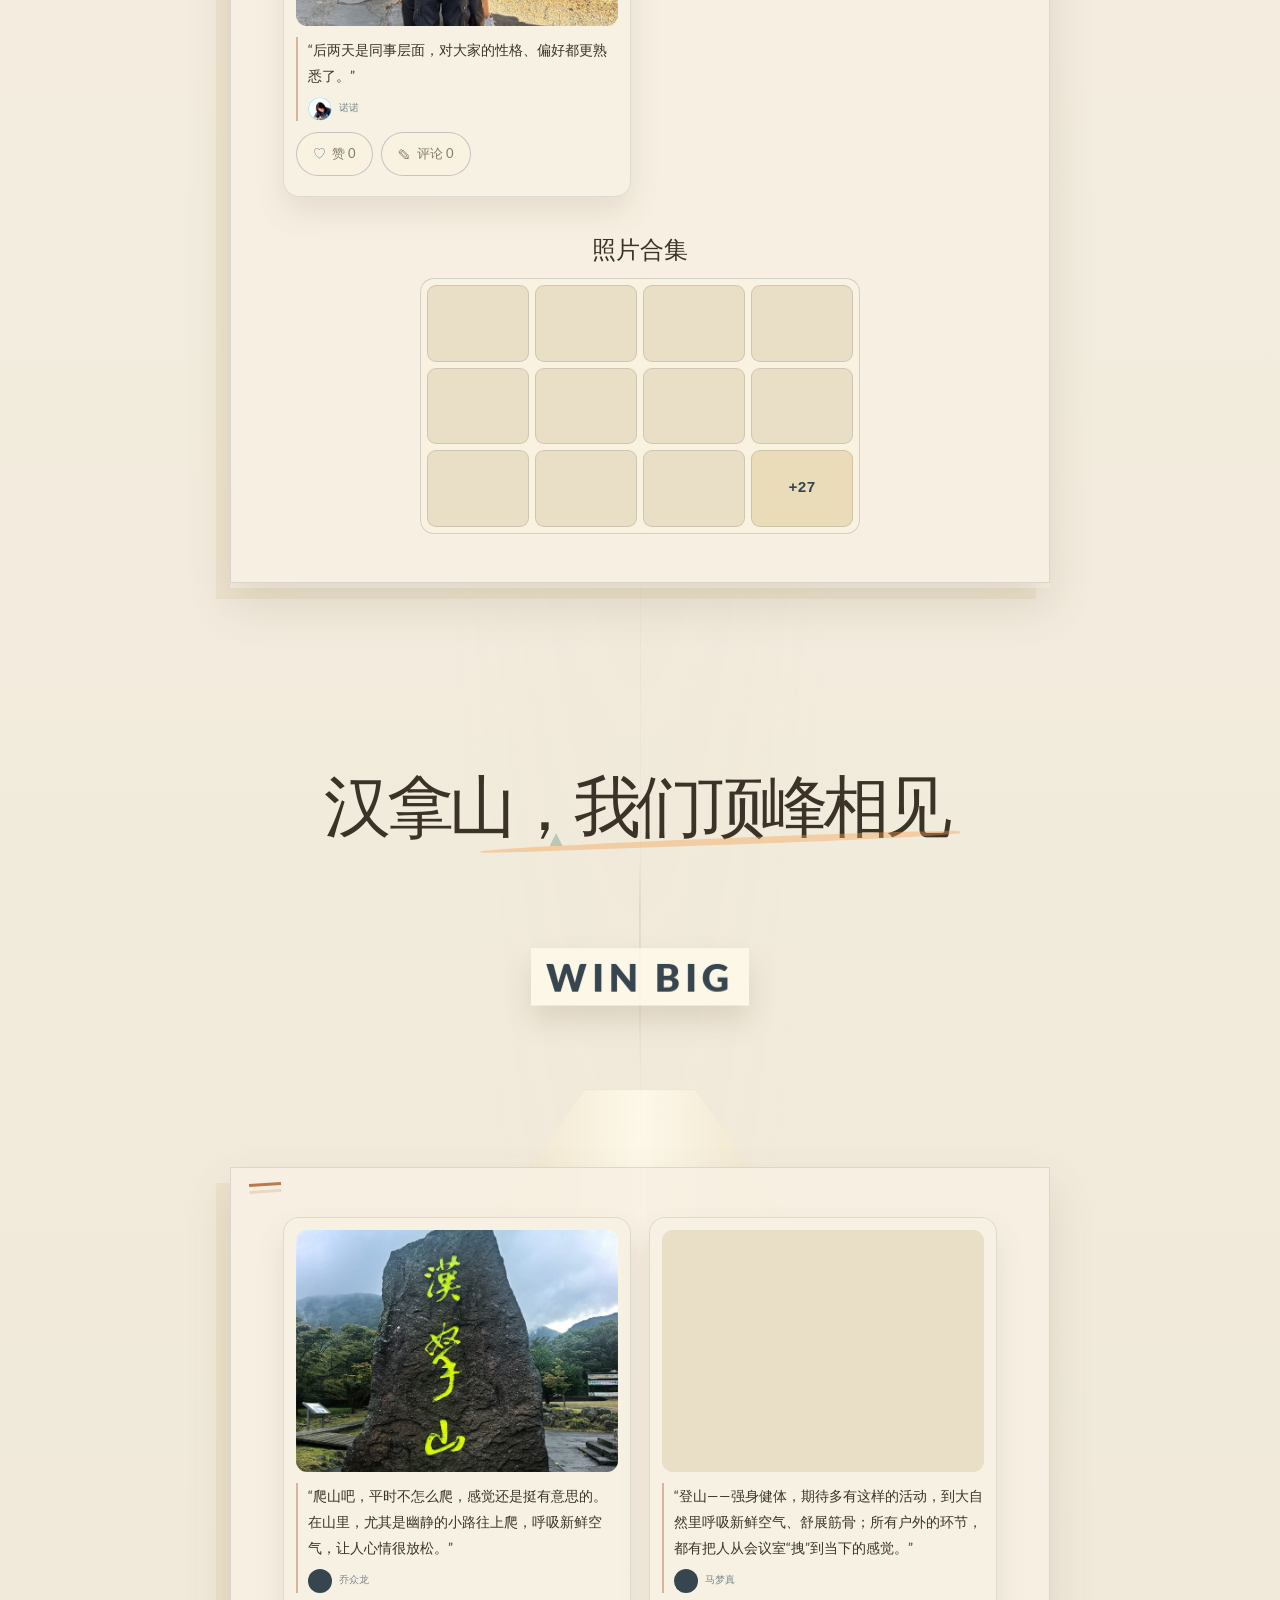
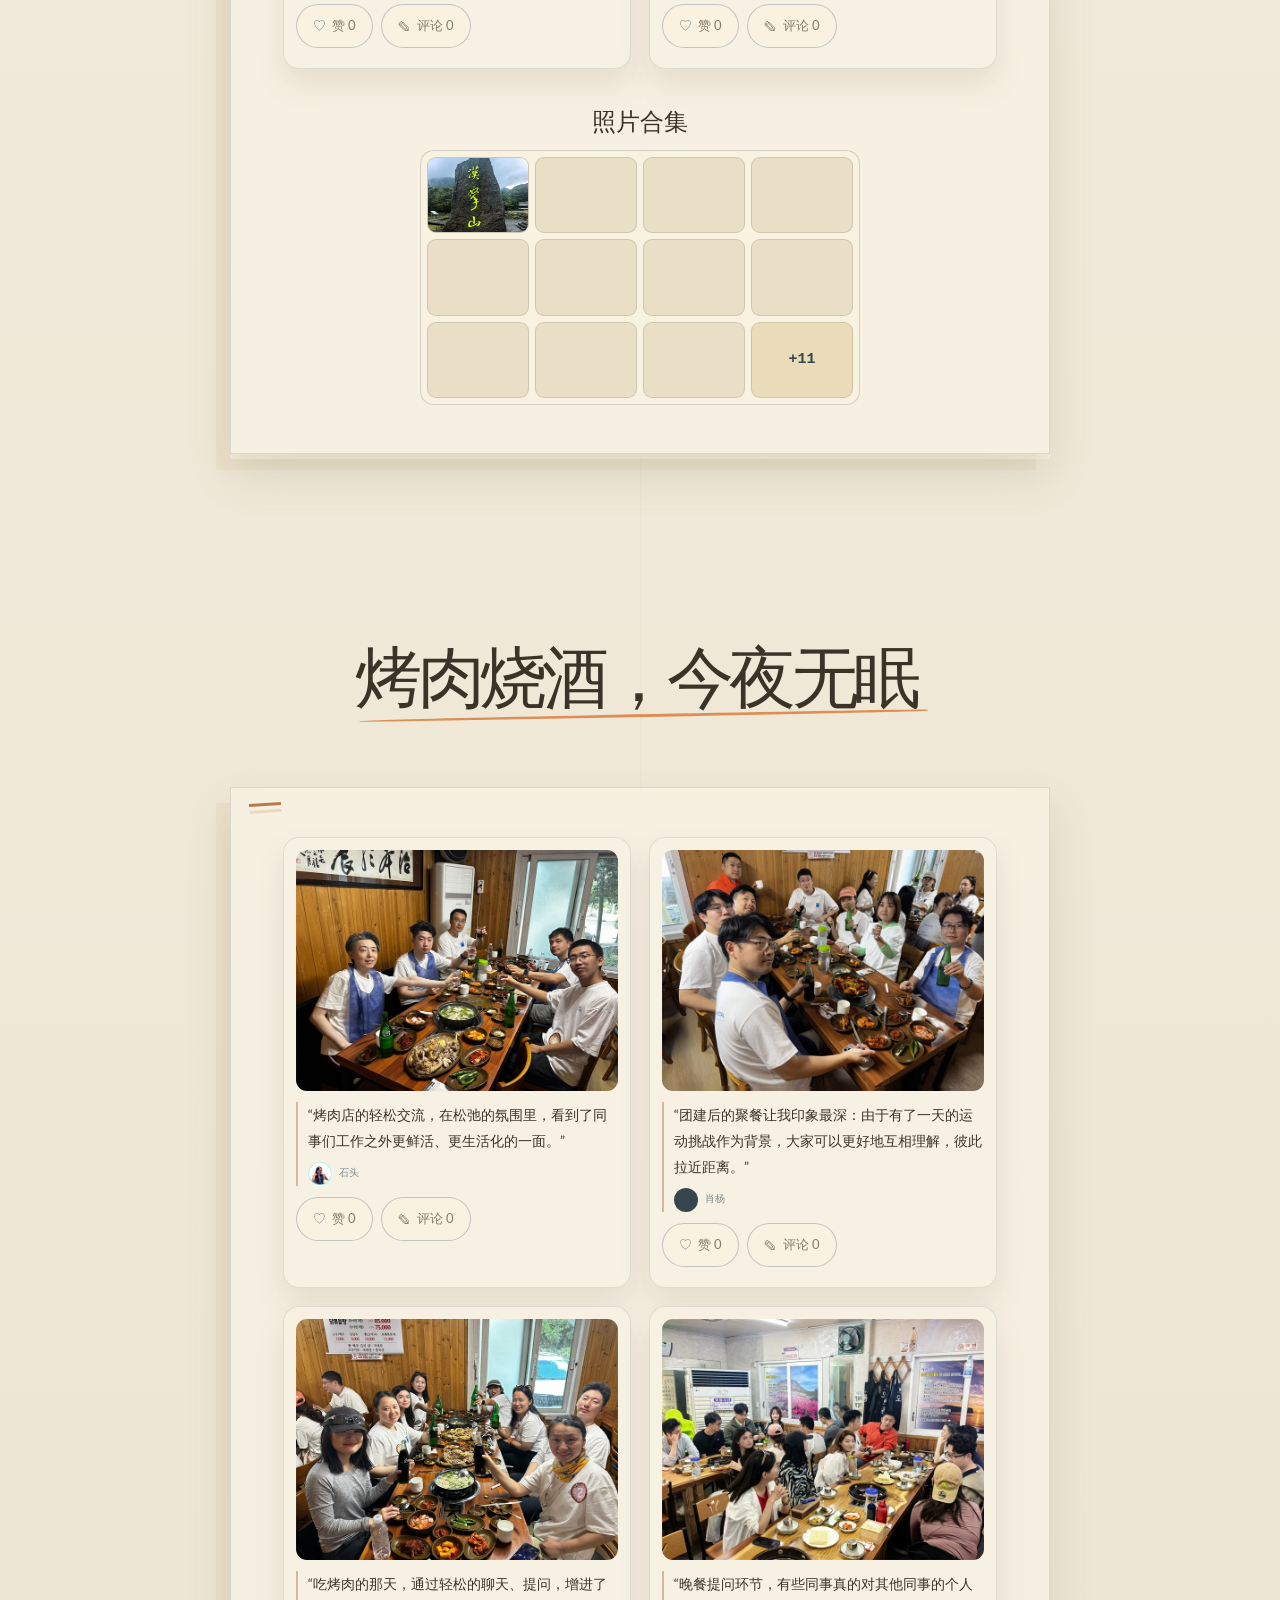
==== commit 2ec2e3b7: "Move name-tag activity into its own section" ====
--- a/index.html
+++ b/index.html
@@ -40,6 +40,7 @@
     <a href="#video-area">视频</a>
     <a href="#station-meeting-road">共创</a>
     <a href="#station-beach-road">沙滩</a>
+    <a href="#station-tag-road">撕名牌</a>
     <a href="#station-maze-road">迷宫</a>
     <a href="#station-mountain-road">汉拿山</a>
     <a href="#station-food-road">烤肉</a>
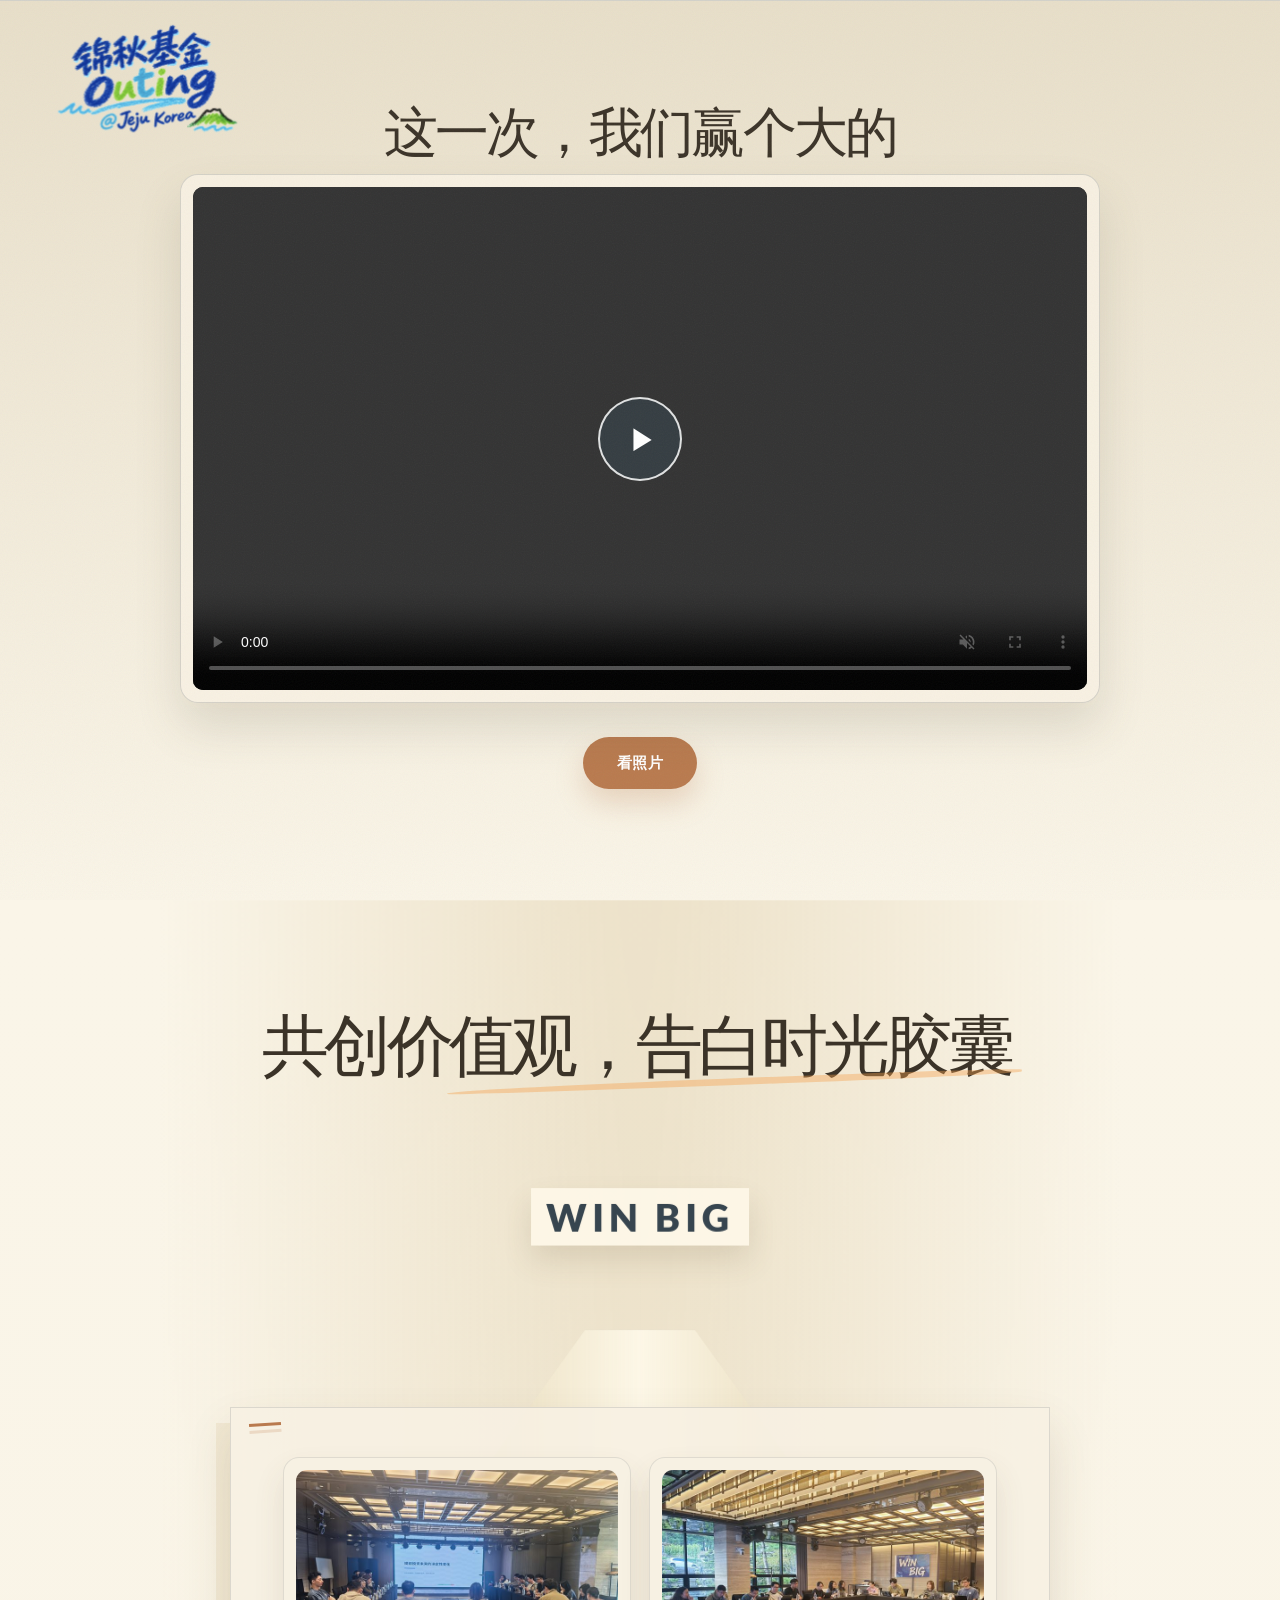
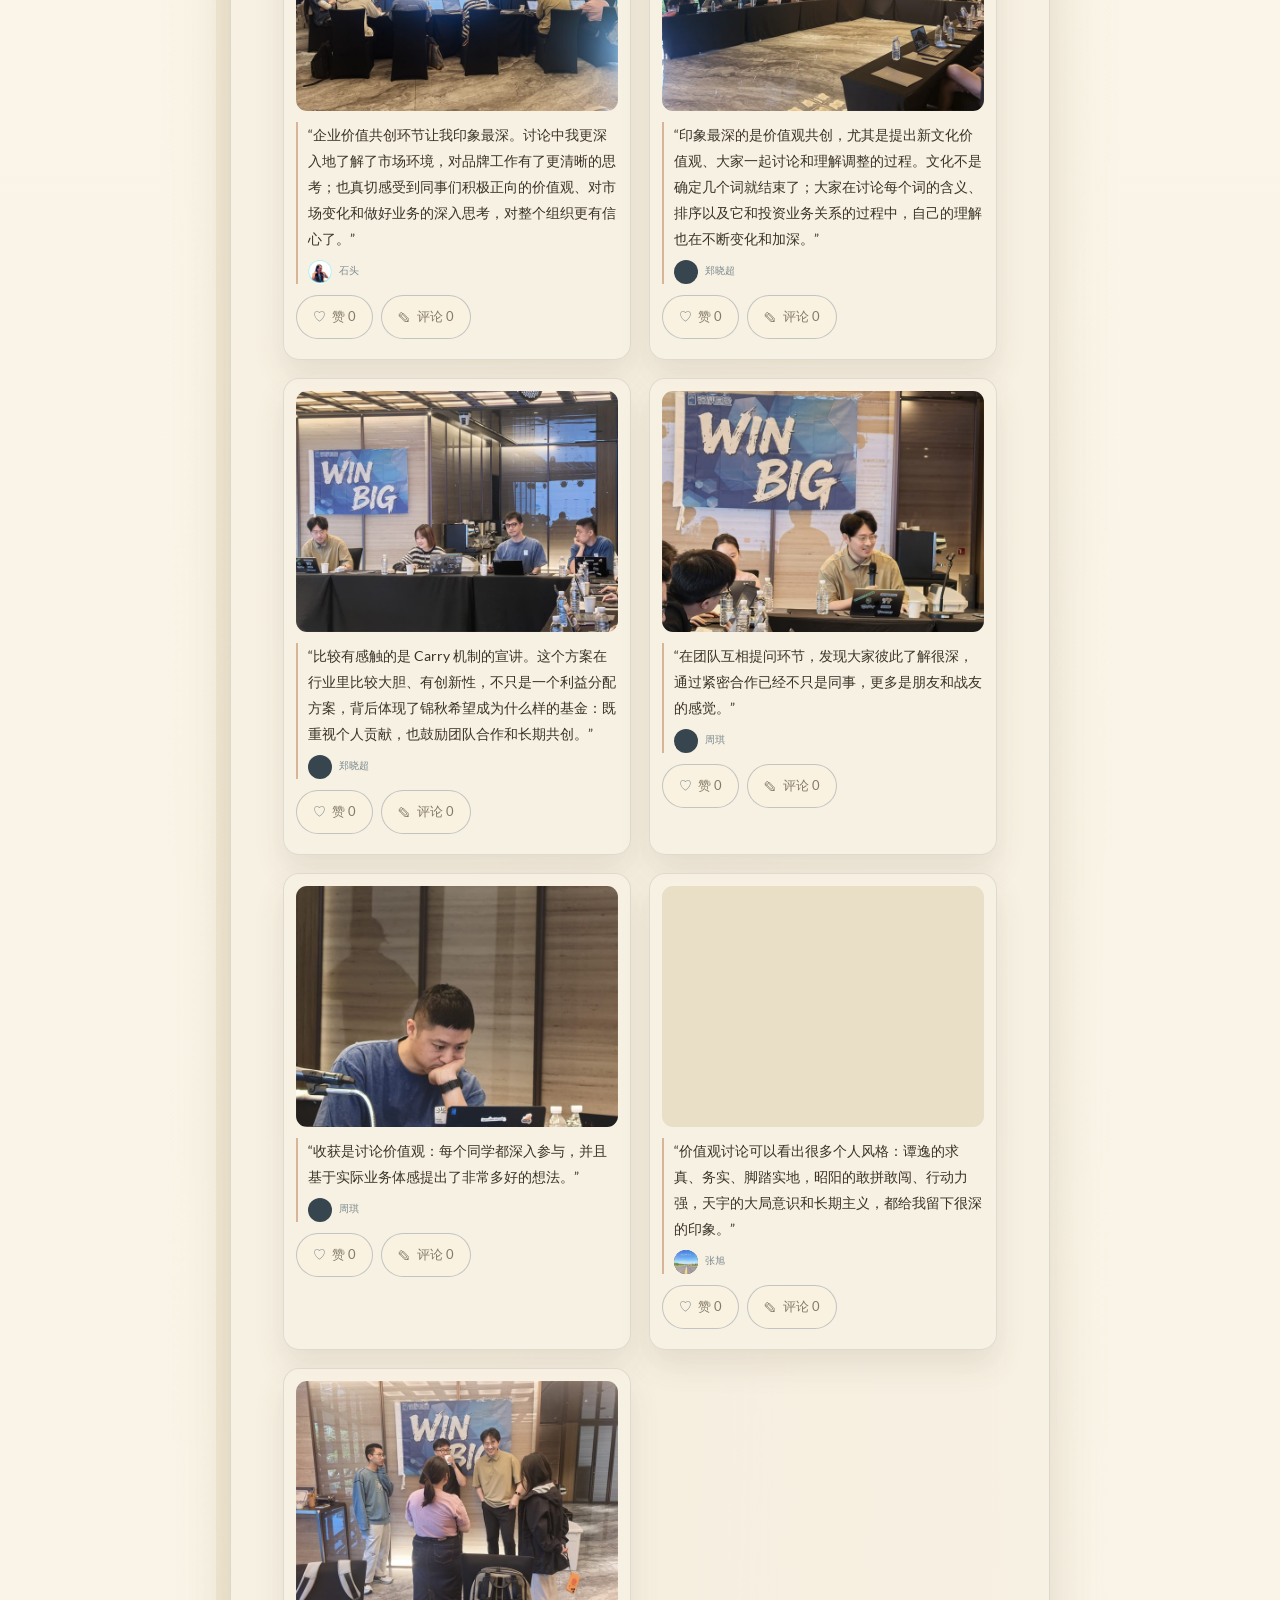
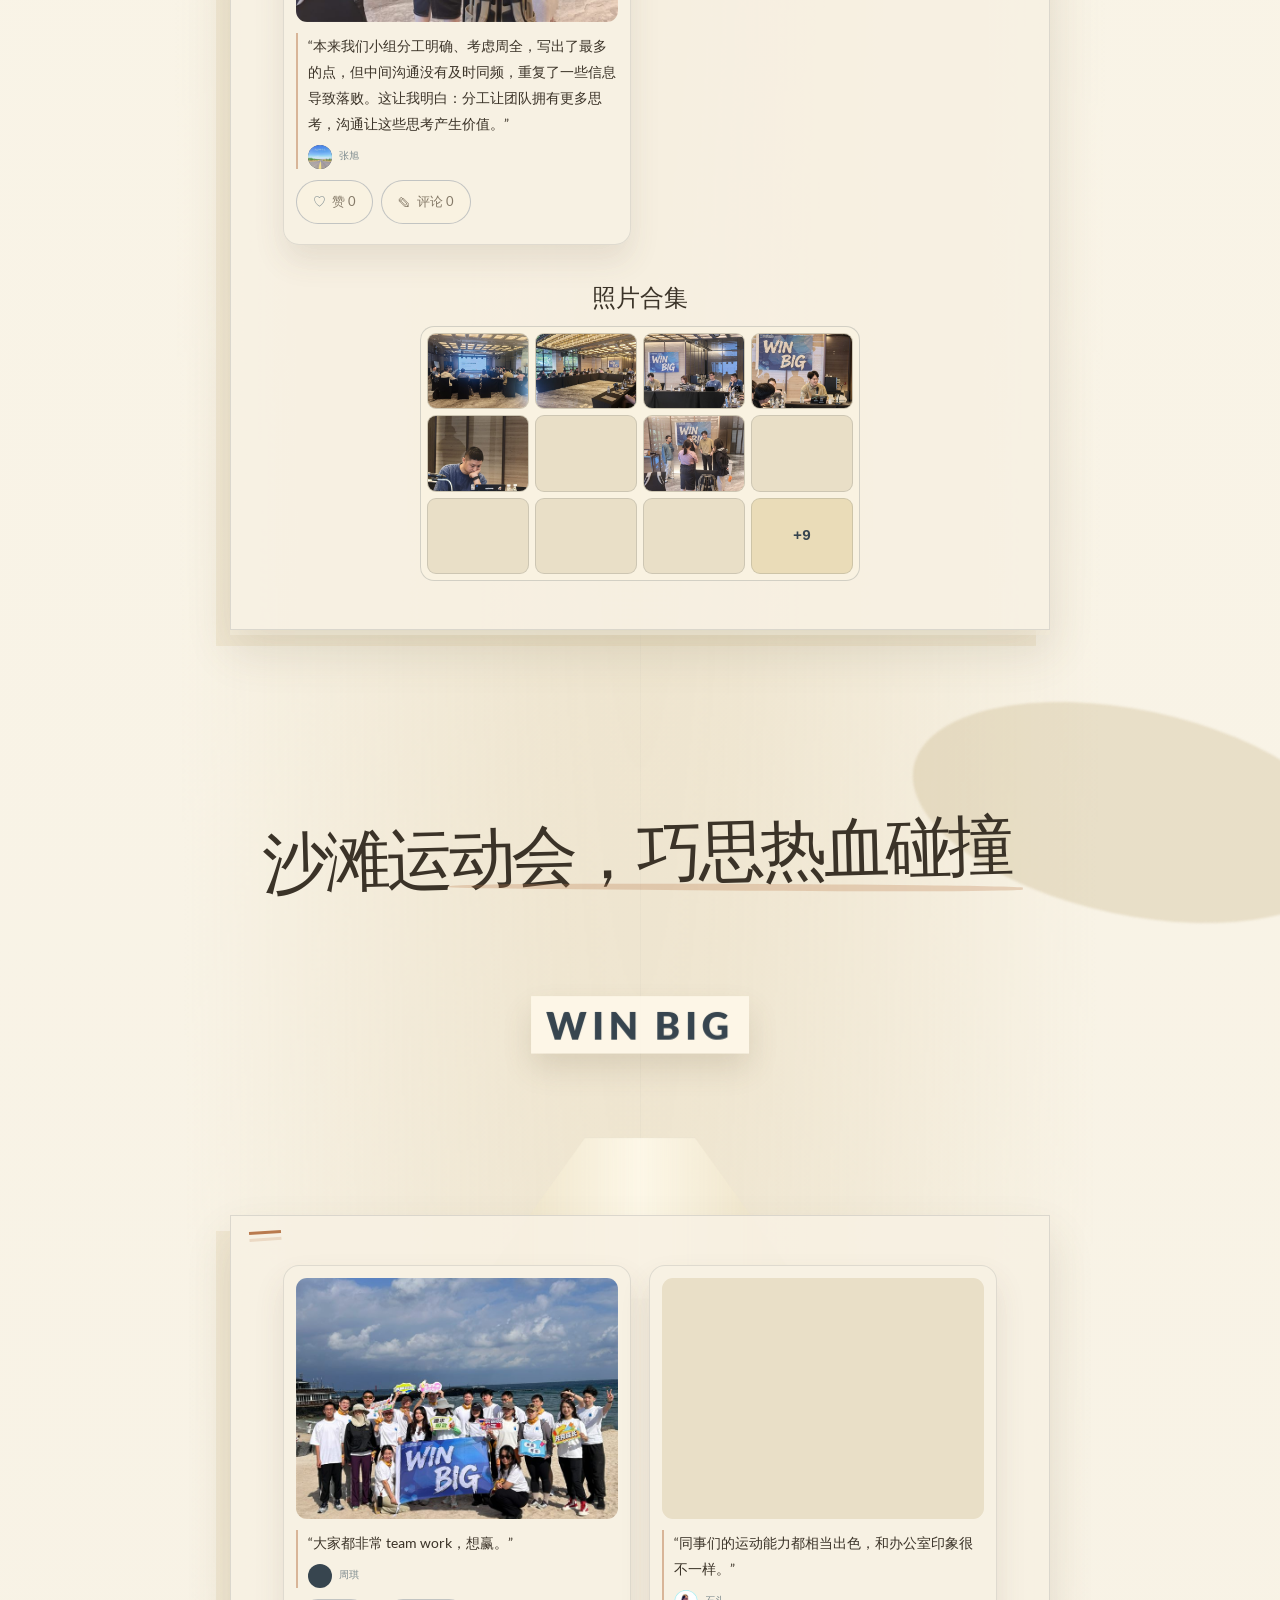
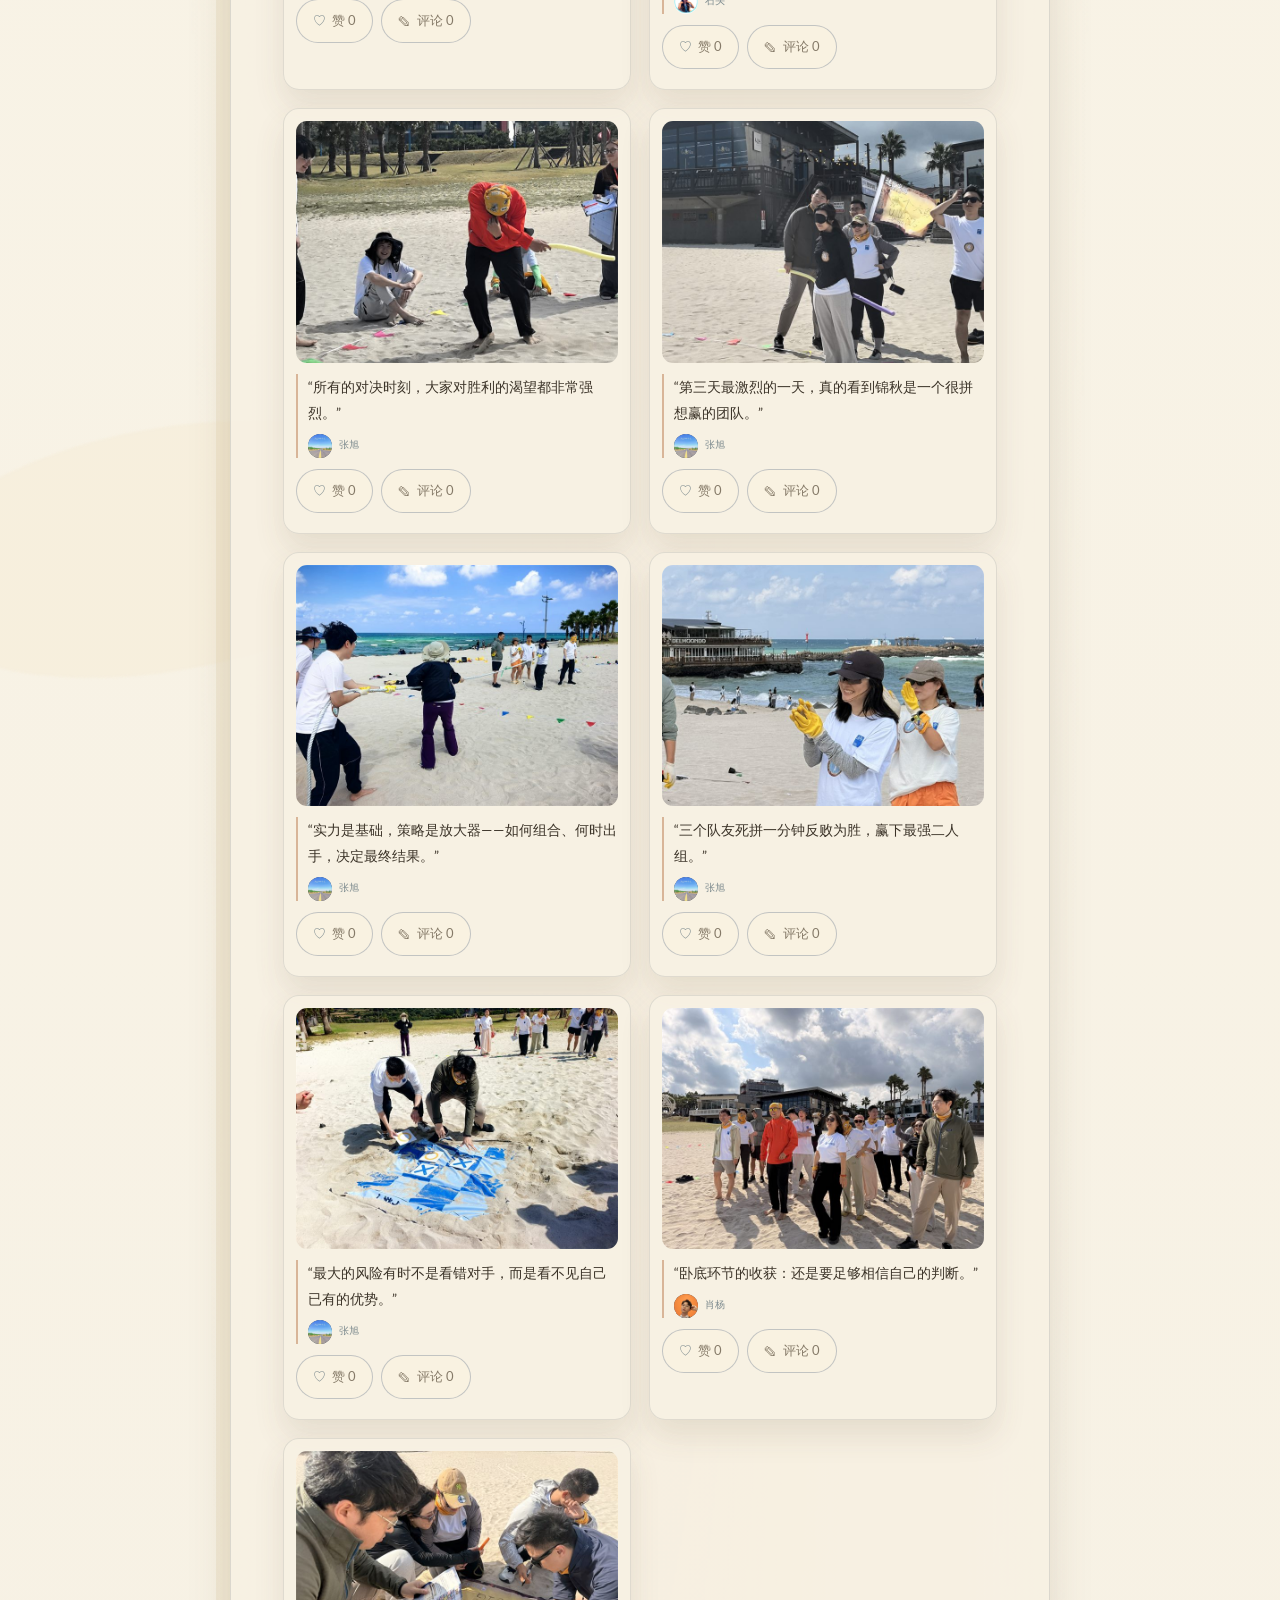
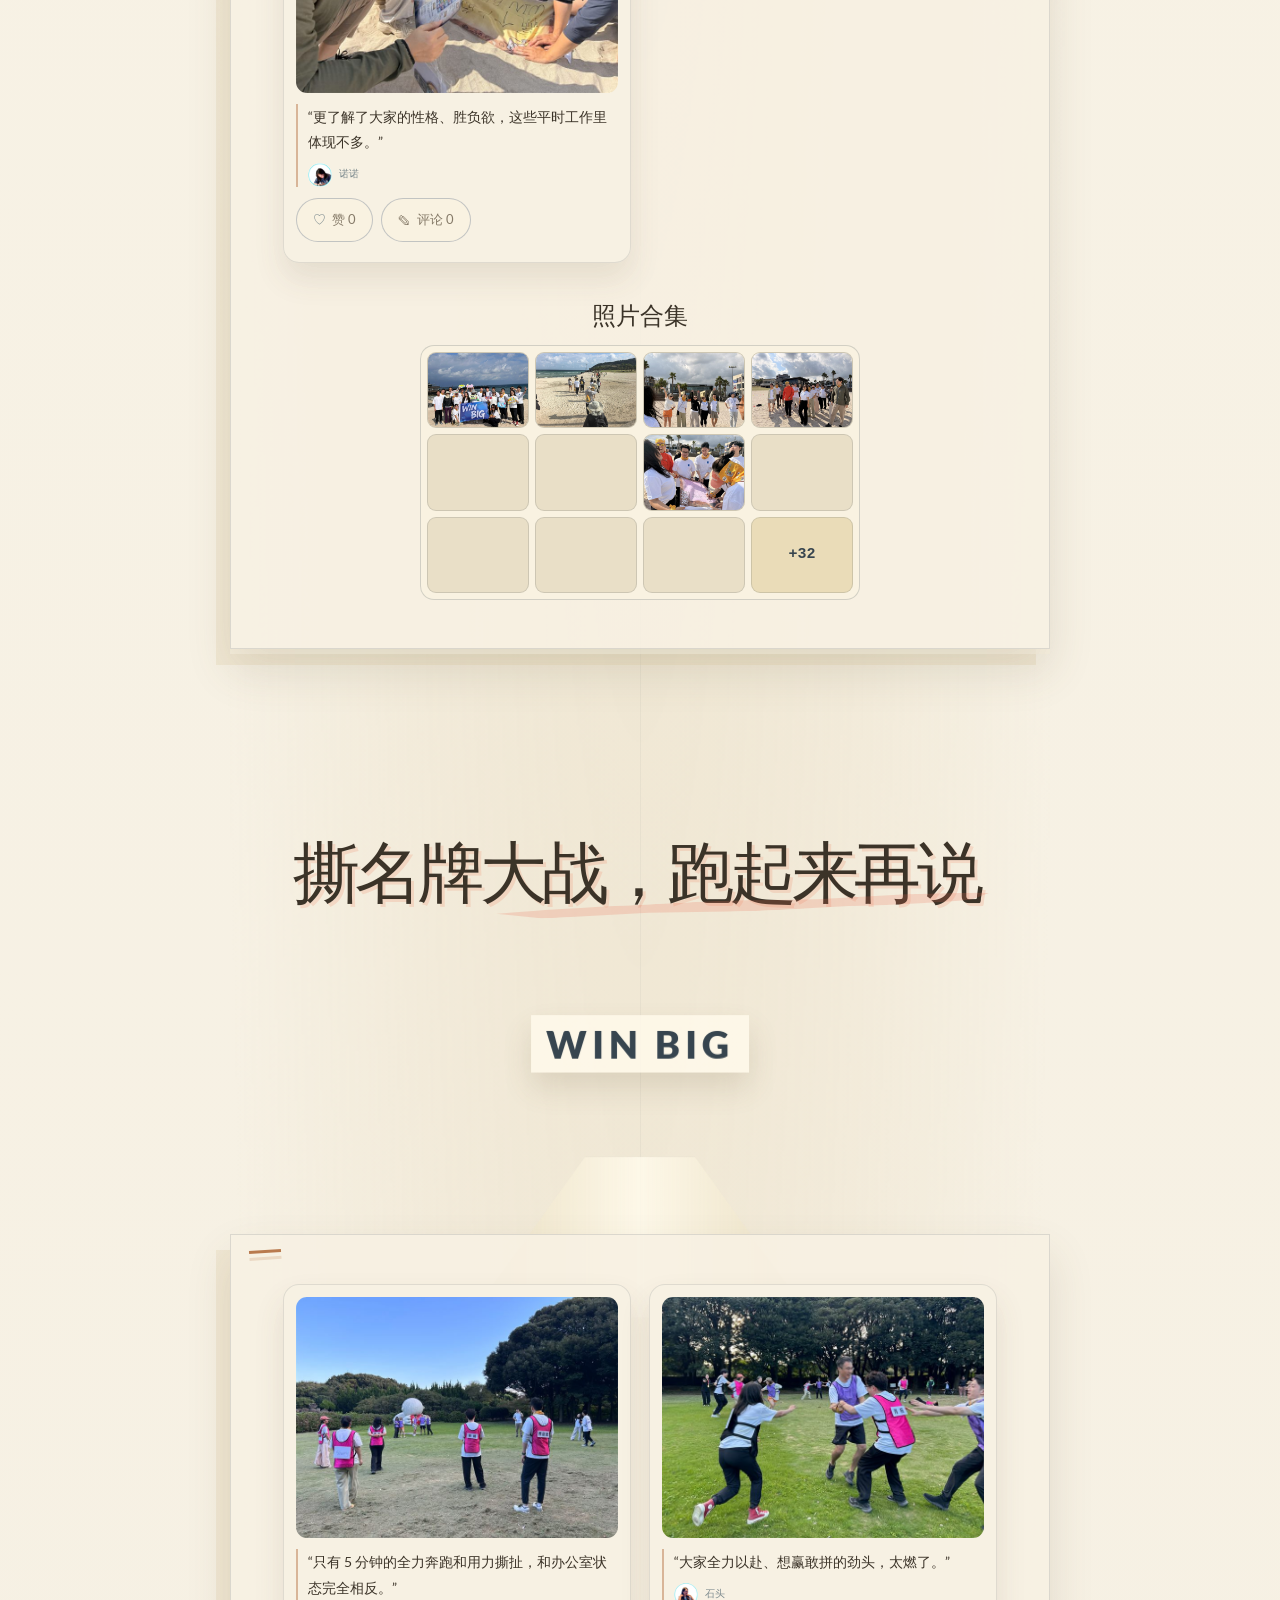
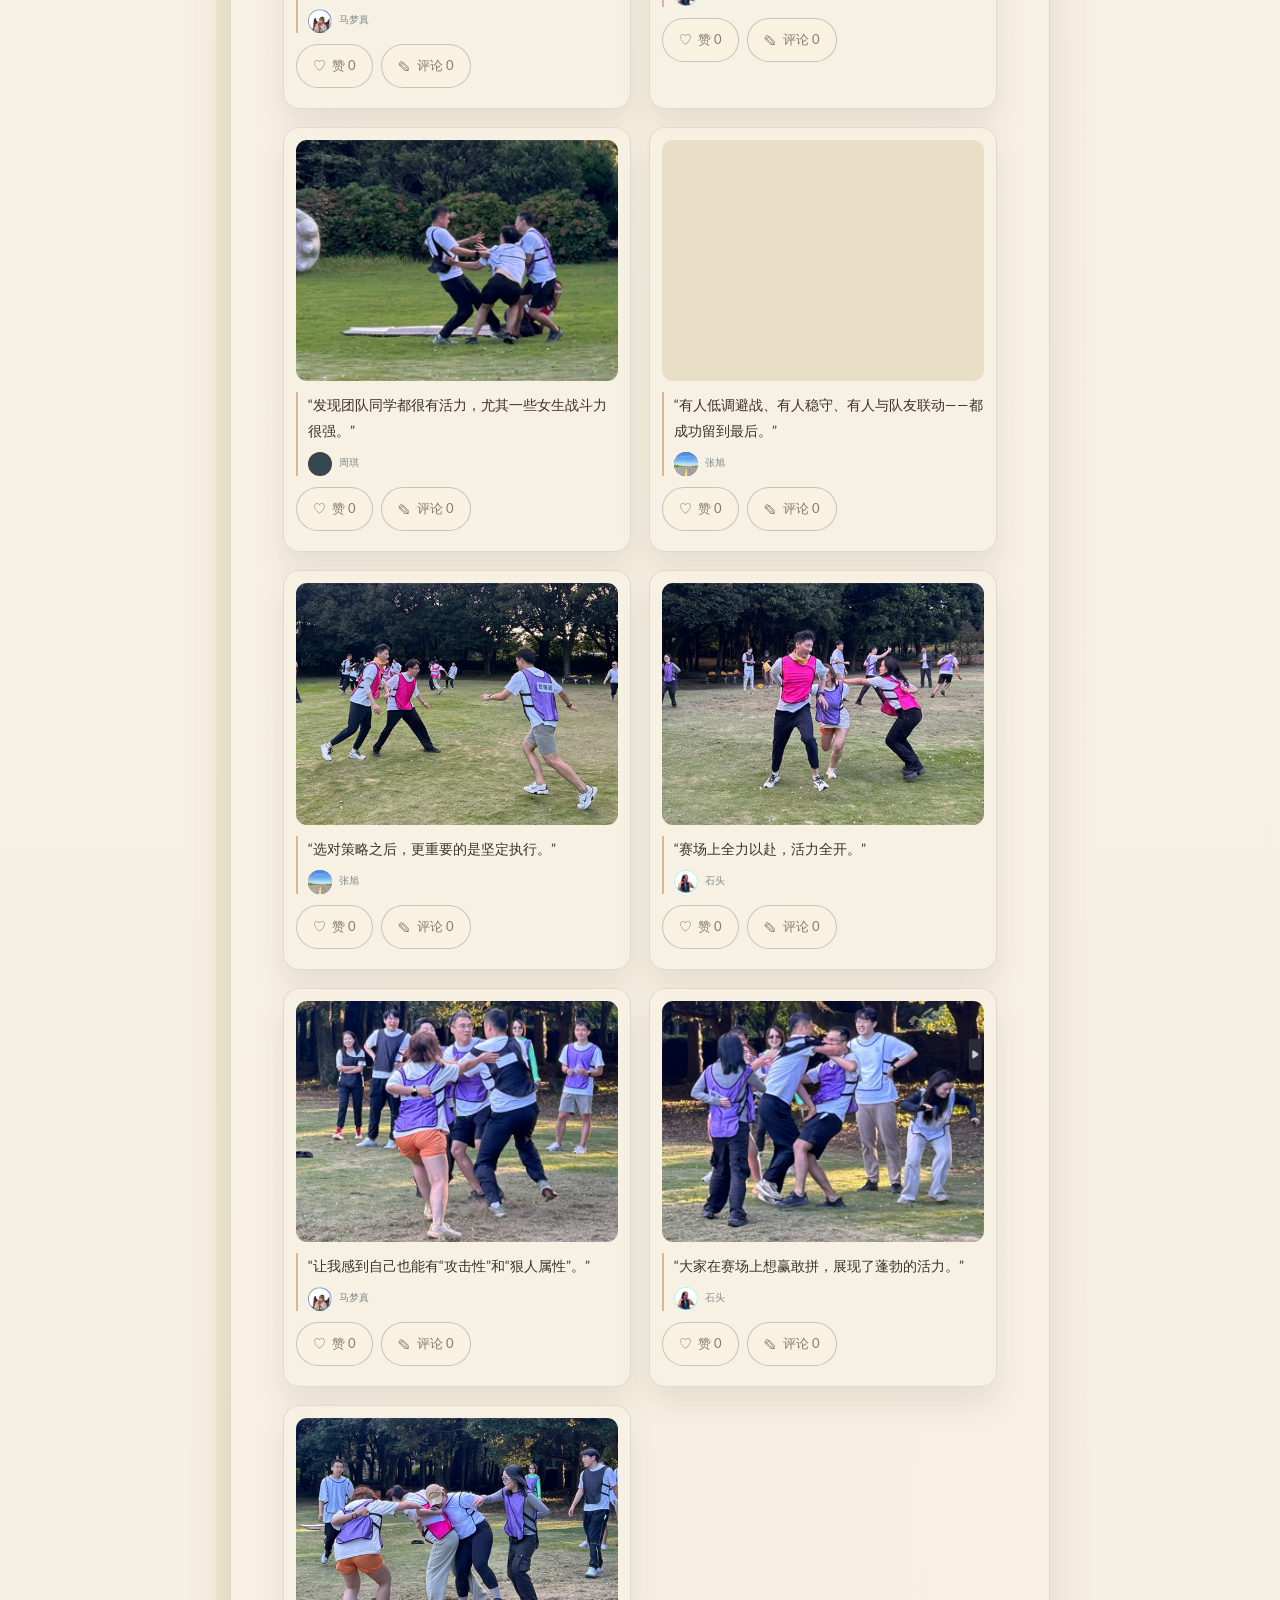
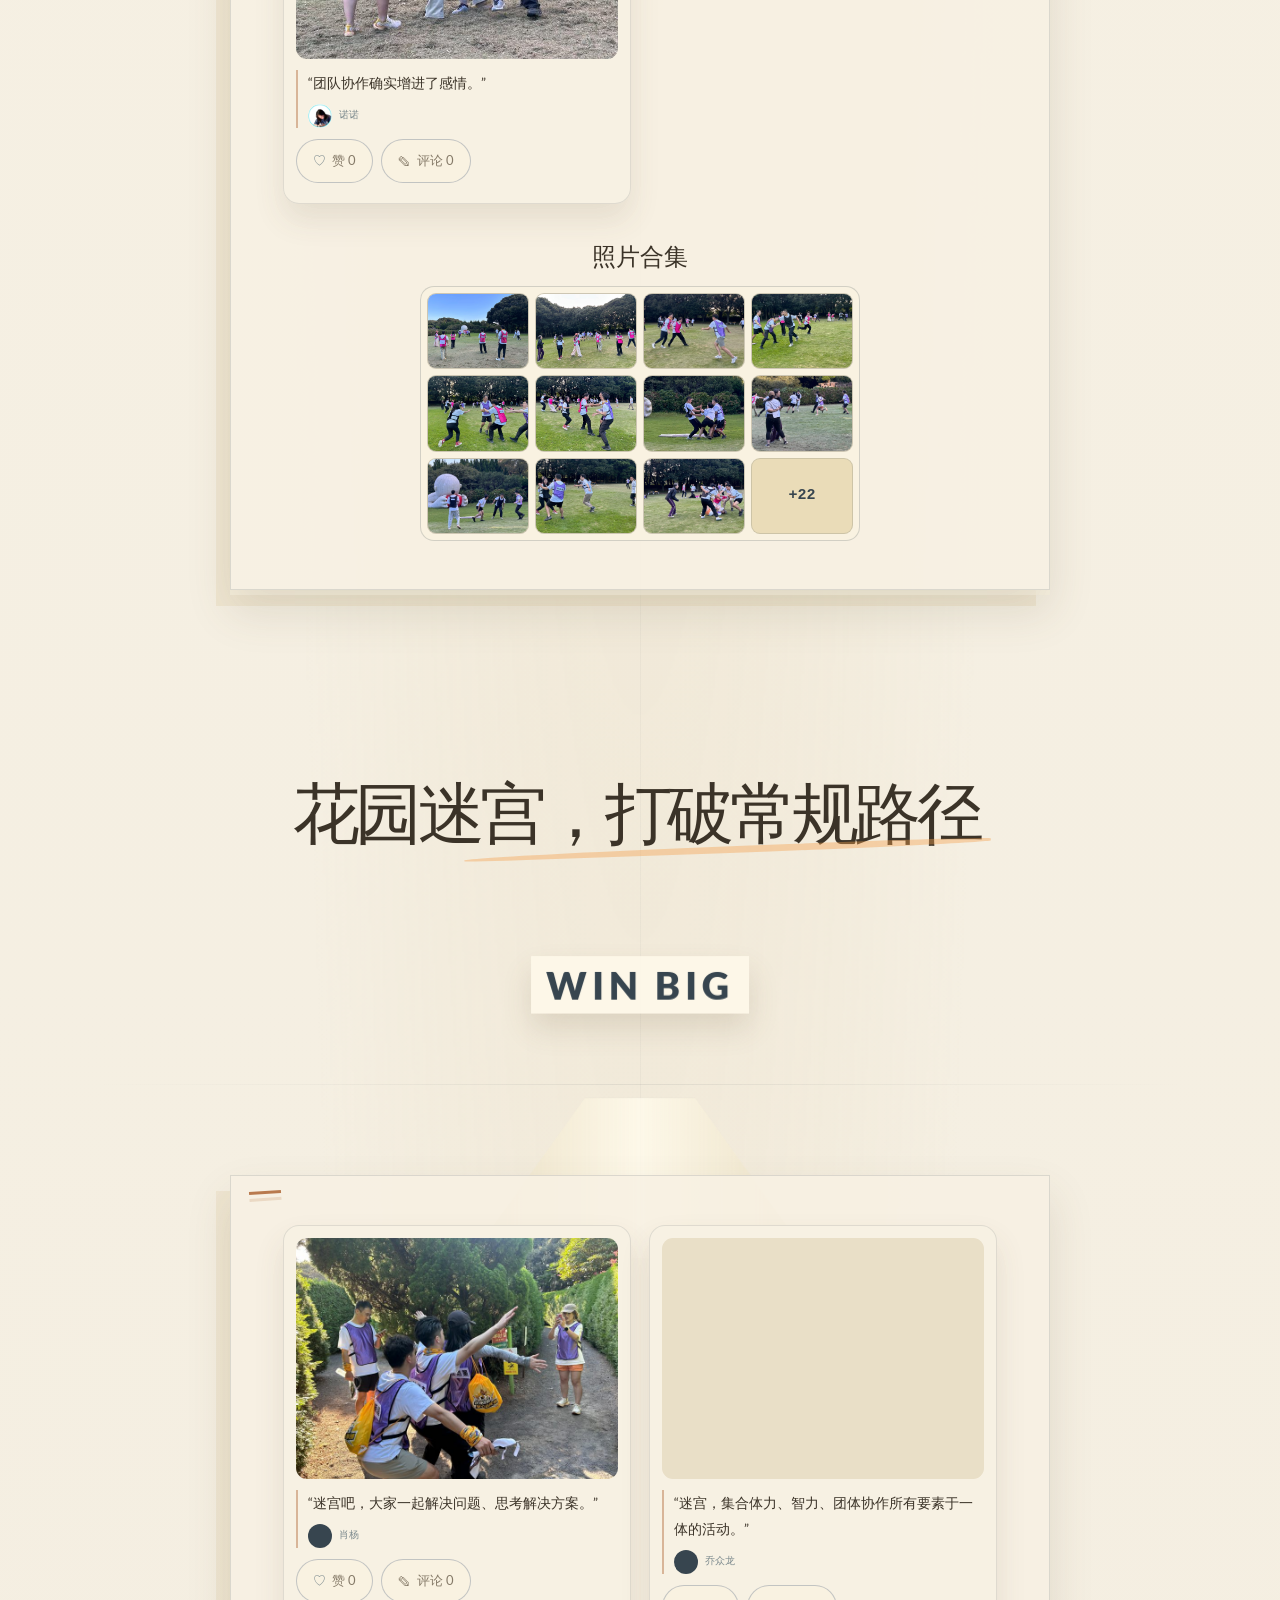
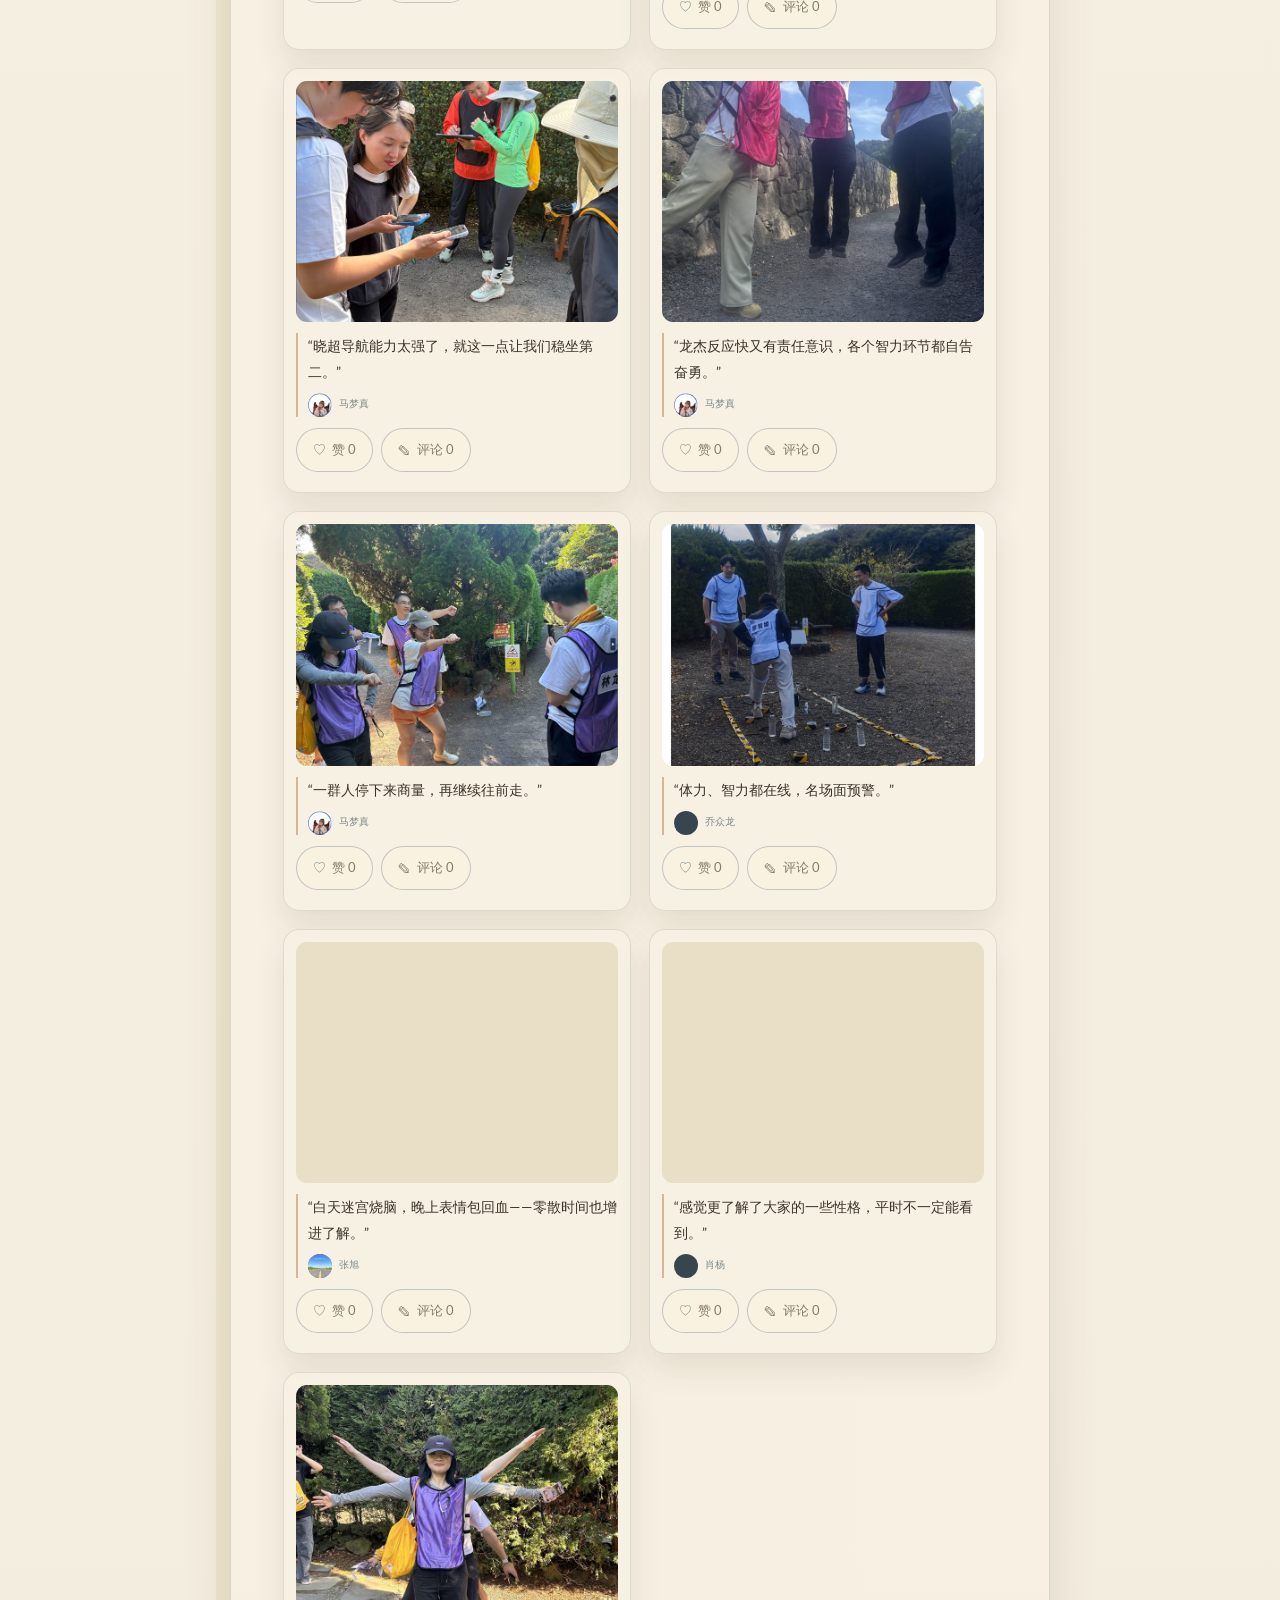
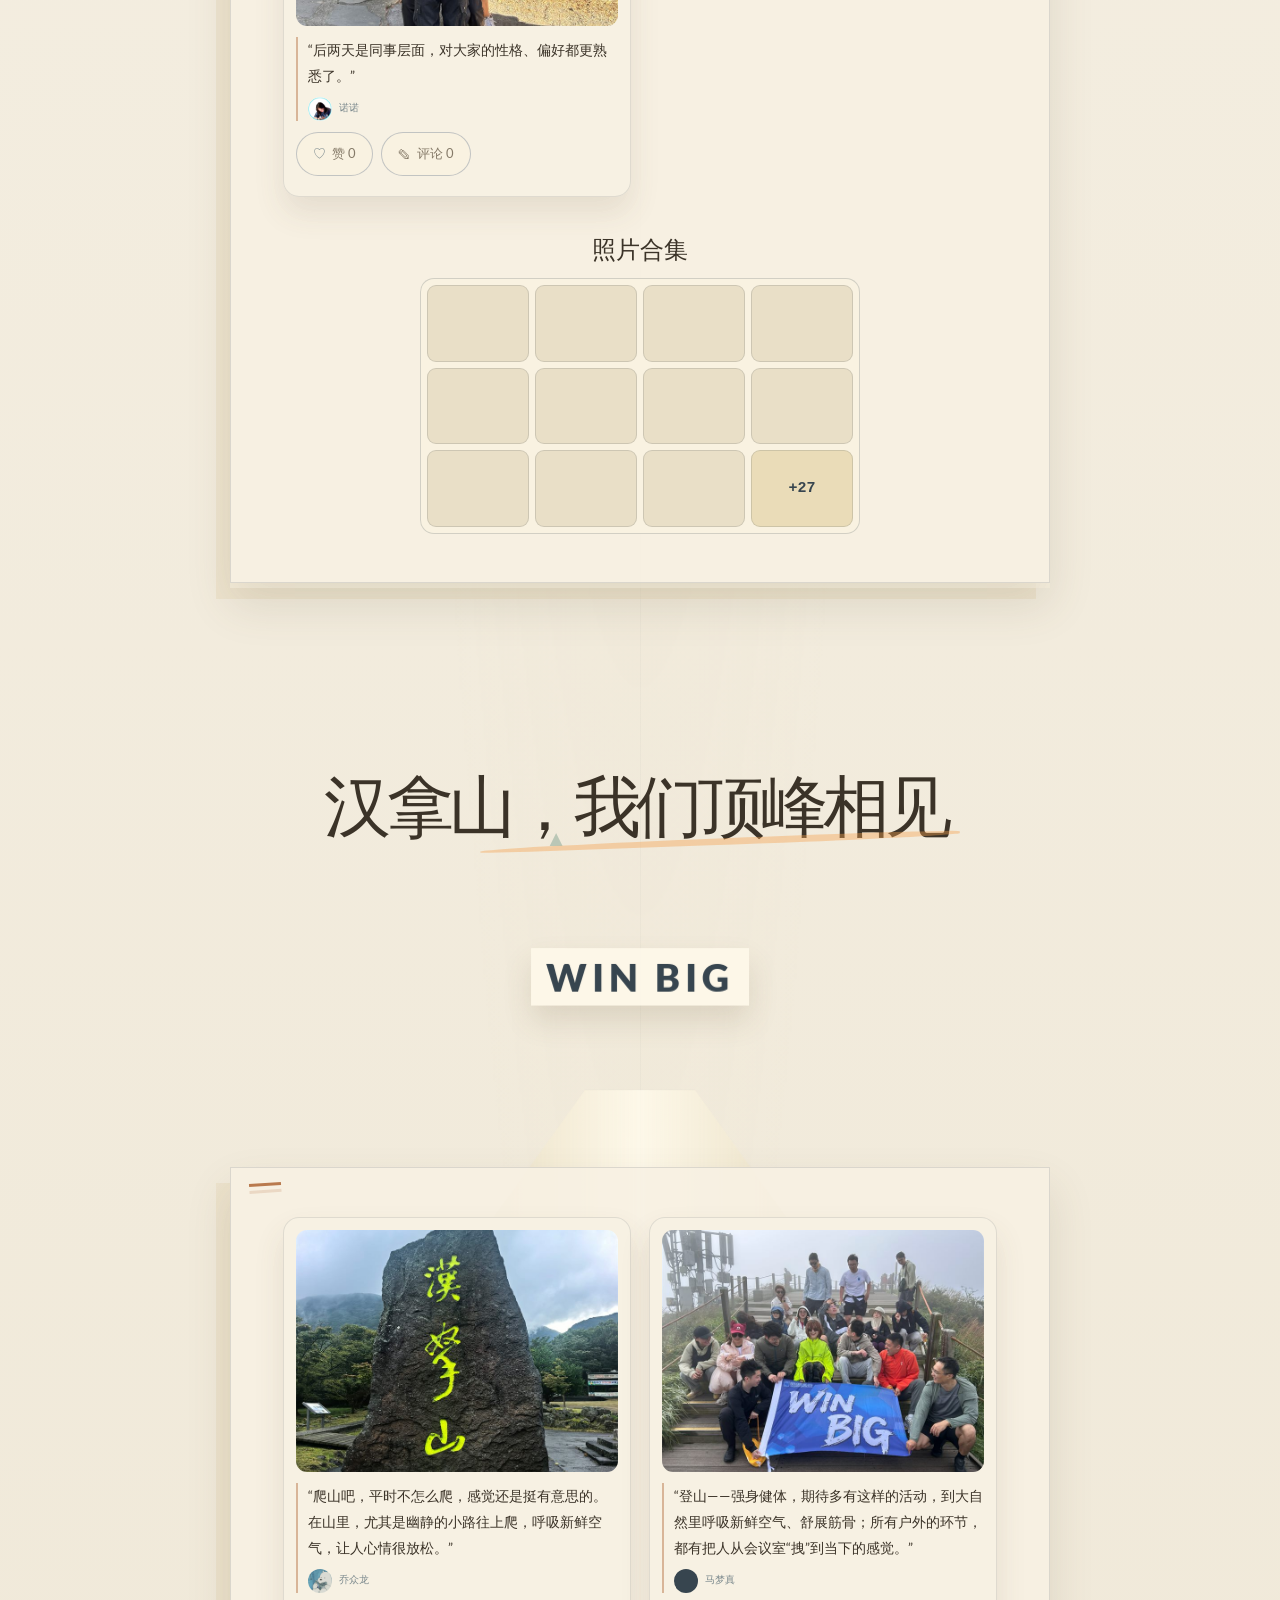
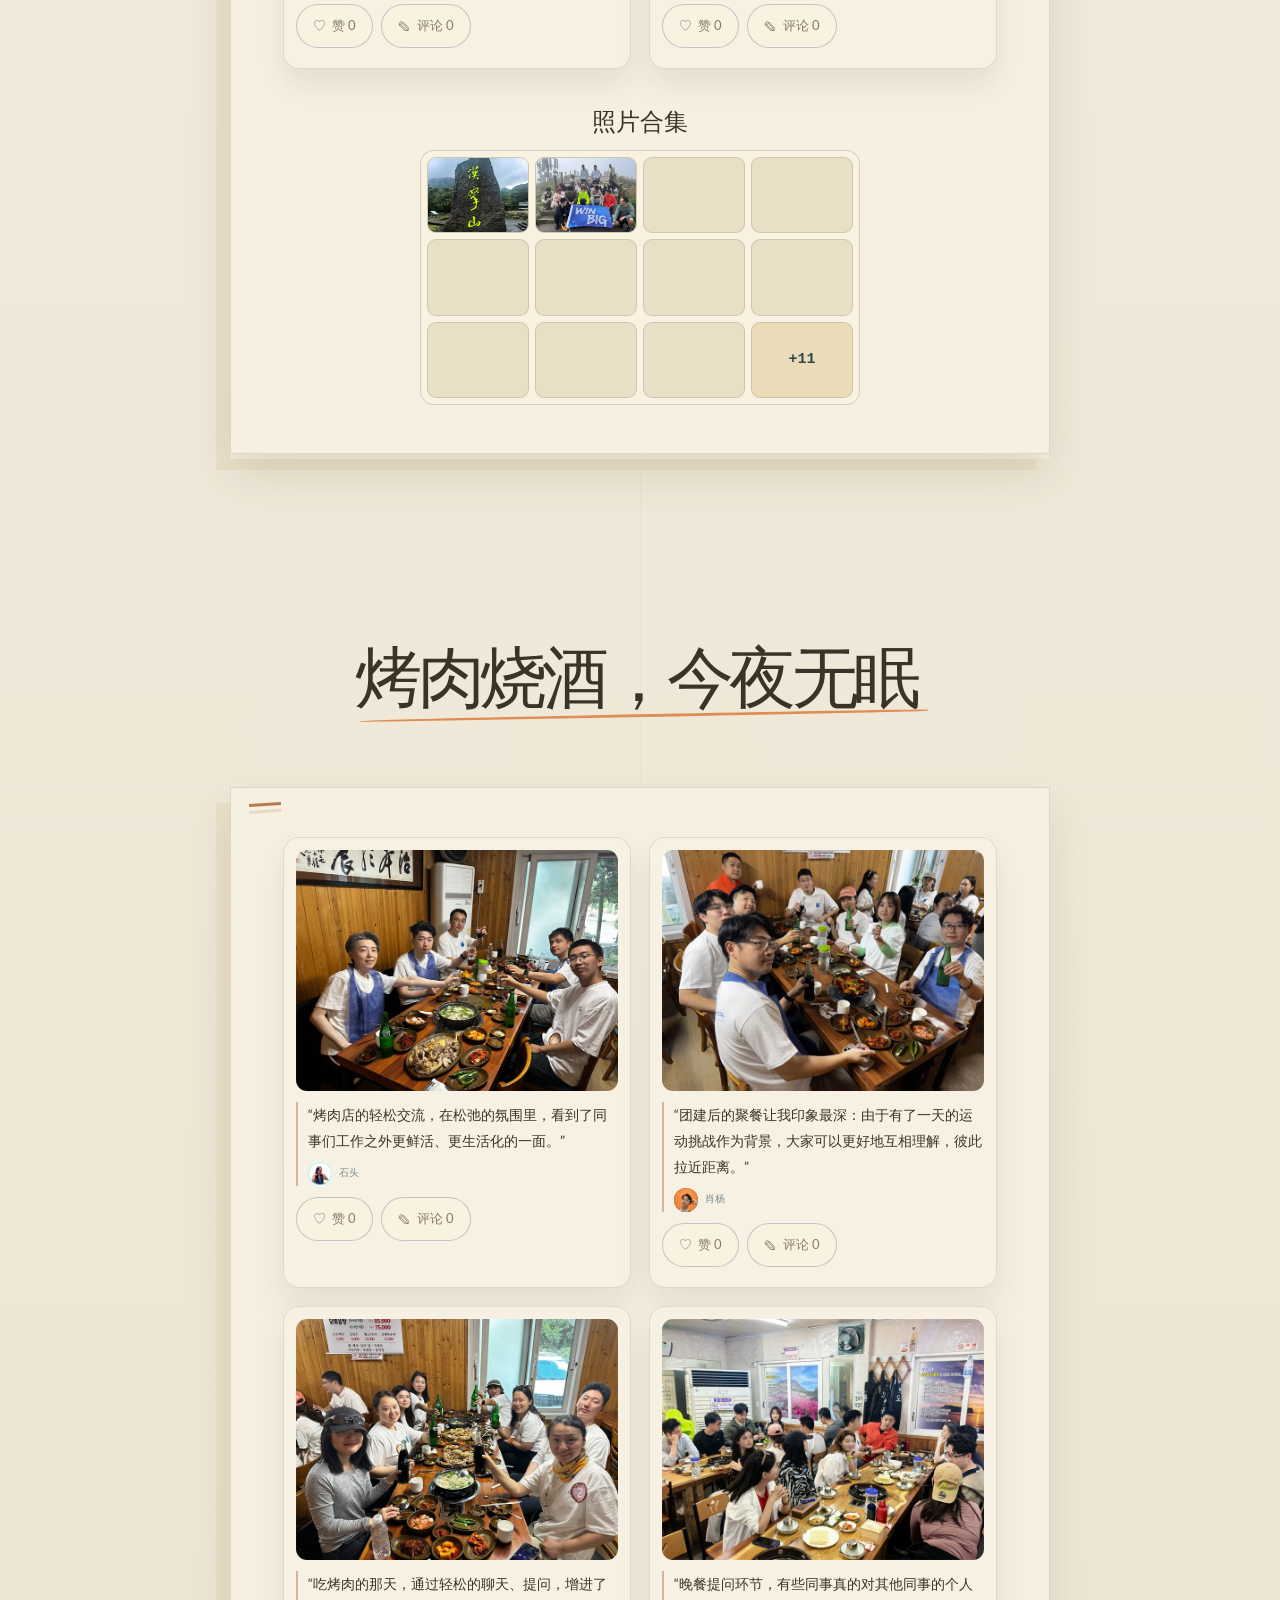
==== commit 0c34021b: "Fix mobile tap targets and stale section count" ====
--- a/index.html
+++ b/index.html
@@ -6,10 +6,10 @@
   <meta name="theme-color" content="#e8dfc9" />
   <meta name="robots" content="noindex, nofollow" />
   <title>WIN BIG · 锦秋基金济州岛团建相册</title>
-  <meta name="description" content="锦秋基金济州岛团建的现场相册：38 秒回顾视频，五个板块的 169 张照片，以及同事们当时说过的话。" />
+  <meta name="description" content="锦秋基金济州岛团建的现场相册：38 秒回顾视频，六个板块的 169 张照片，以及同事们当时说过的话。" />
   <meta property="og:type" content="website" />
   <meta property="og:title" content="锦秋基金济州岛团建相册" />
-  <meta property="og:description" content="38 秒回顾视频，五个板块的 169 张照片，以及同事们当时说过的话。" />
+  <meta property="og:description" content="38 秒回顾视频，六个板块的 169 张照片，以及同事们当时说过的话。" />
   <meta property="og:image" content="public/brand/og-cover.png" />
   <meta property="og:image:width" content="1200" />
   <meta property="og:image:height" content="630" />
--- a/styles.css
+++ b/styles.css
@@ -261,8 +261,10 @@
 .road-thumb:hover, .road-thumb:focus-visible, .road-thumb-more:hover, .road-thumb-more:focus-visible { z-index: 9; box-shadow: 0 16px 30px rgba(88,74,52,.24); transform: scale(1.55); border-color: rgba(185,122,78,.5); }
 .road-thumb:hover img, .road-thumb:focus-visible img { transform: scale(1.06); }
 @media (max-width: 800px) {
-  /* 6 列时每格只有 43x32，低于可点下限；4 列可以到 77x58。 */
+  /* 6 列时每格只有 43x32，低于可点下限；4 列可以到 77x58。
+     320px 的机器上 4 列只有 48x36，所以再加一道最低高度兜底。 */
   .road-thumbs { grid-template-columns: repeat(4, minmax(0, 1fr)); width: 100%; gap: 6px; }
+  .road-thumb, .road-thumb-more { min-height: 44px; }
   .road-thumb:hover, .road-thumb-more:hover { transform: none; }
 }
 
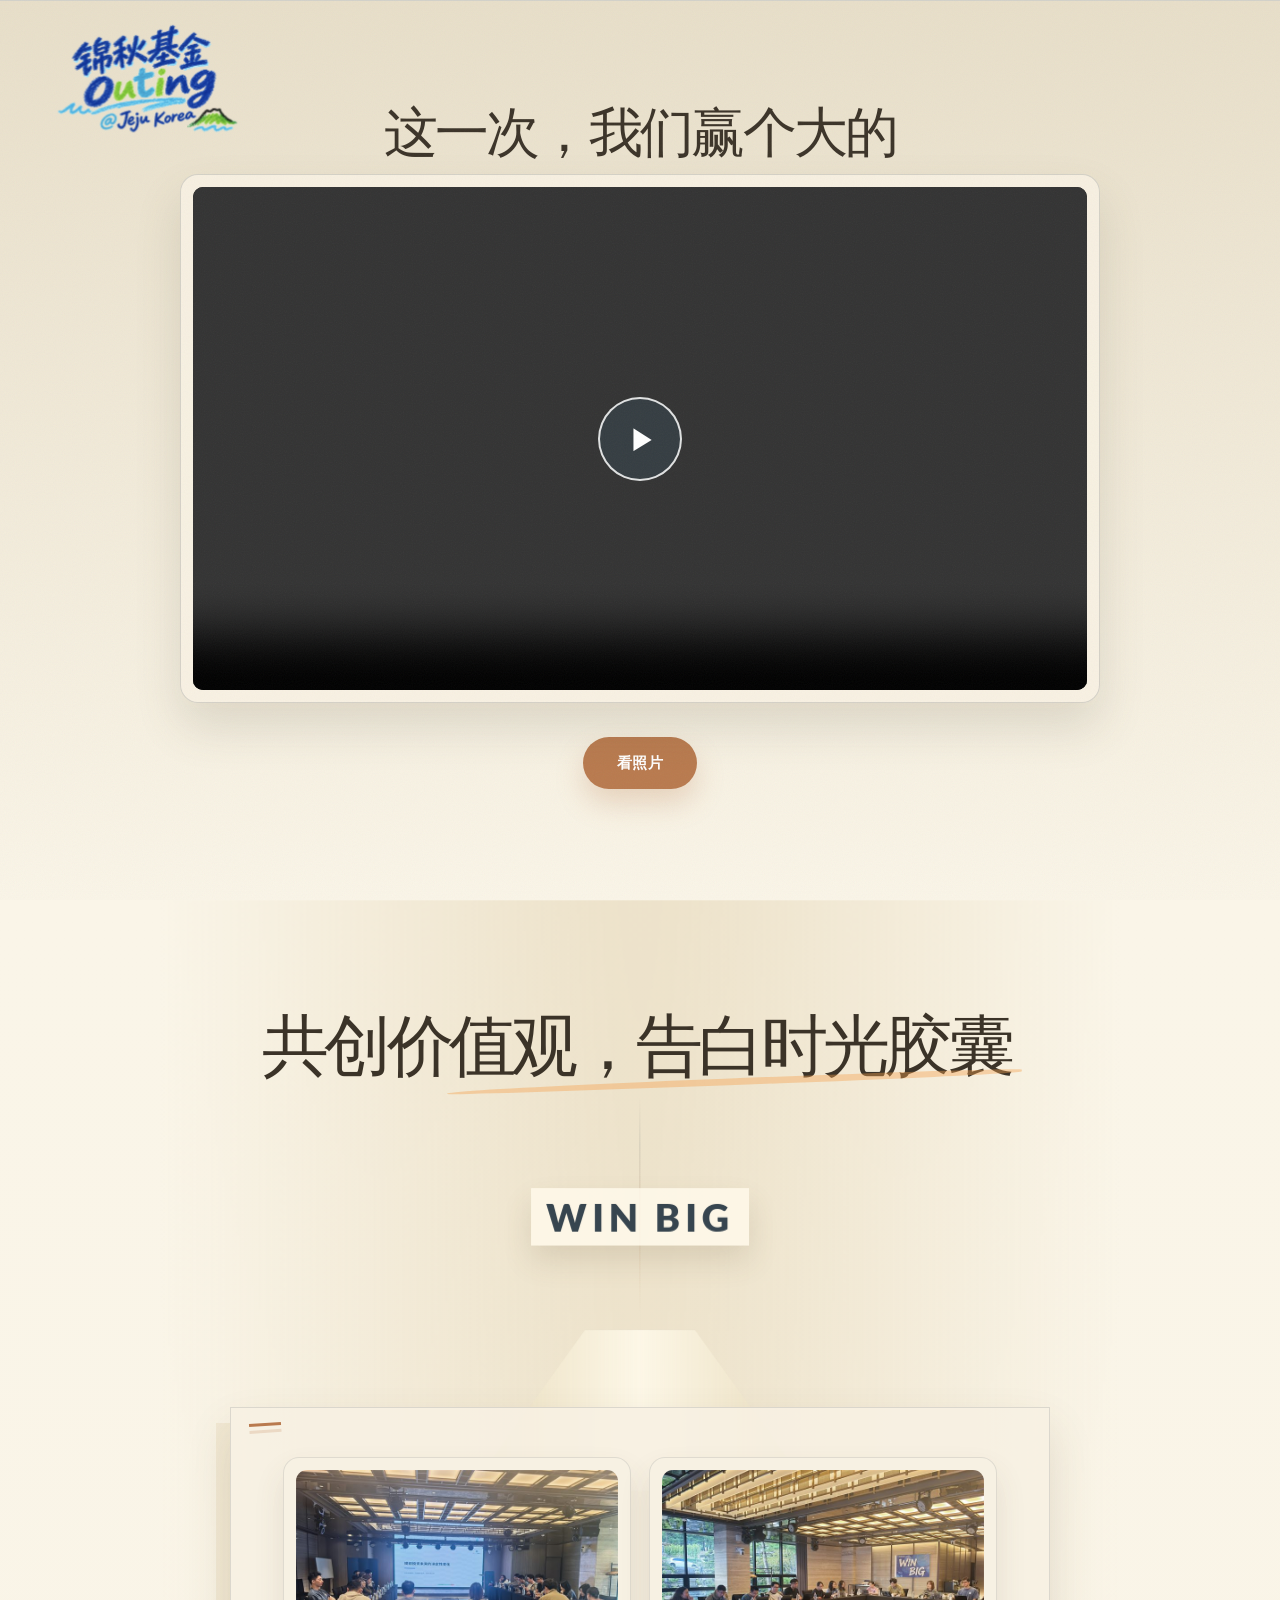
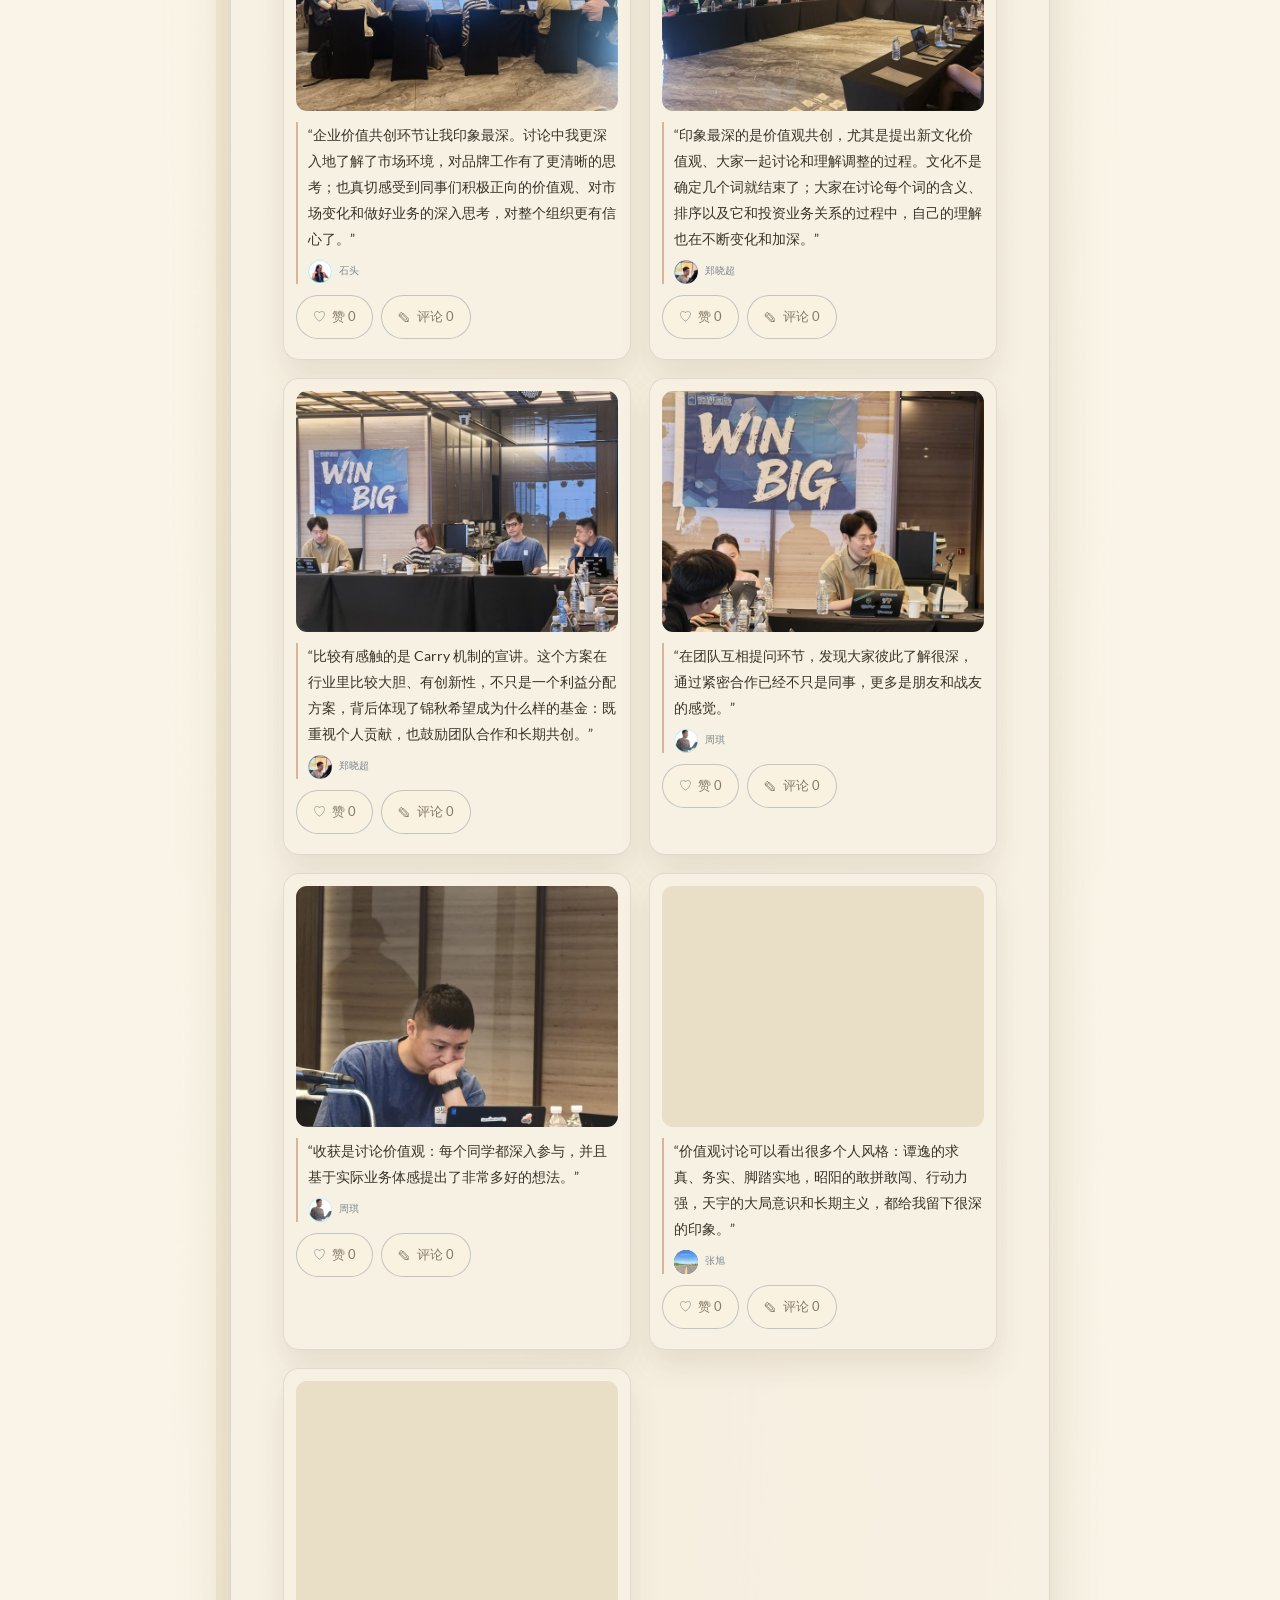
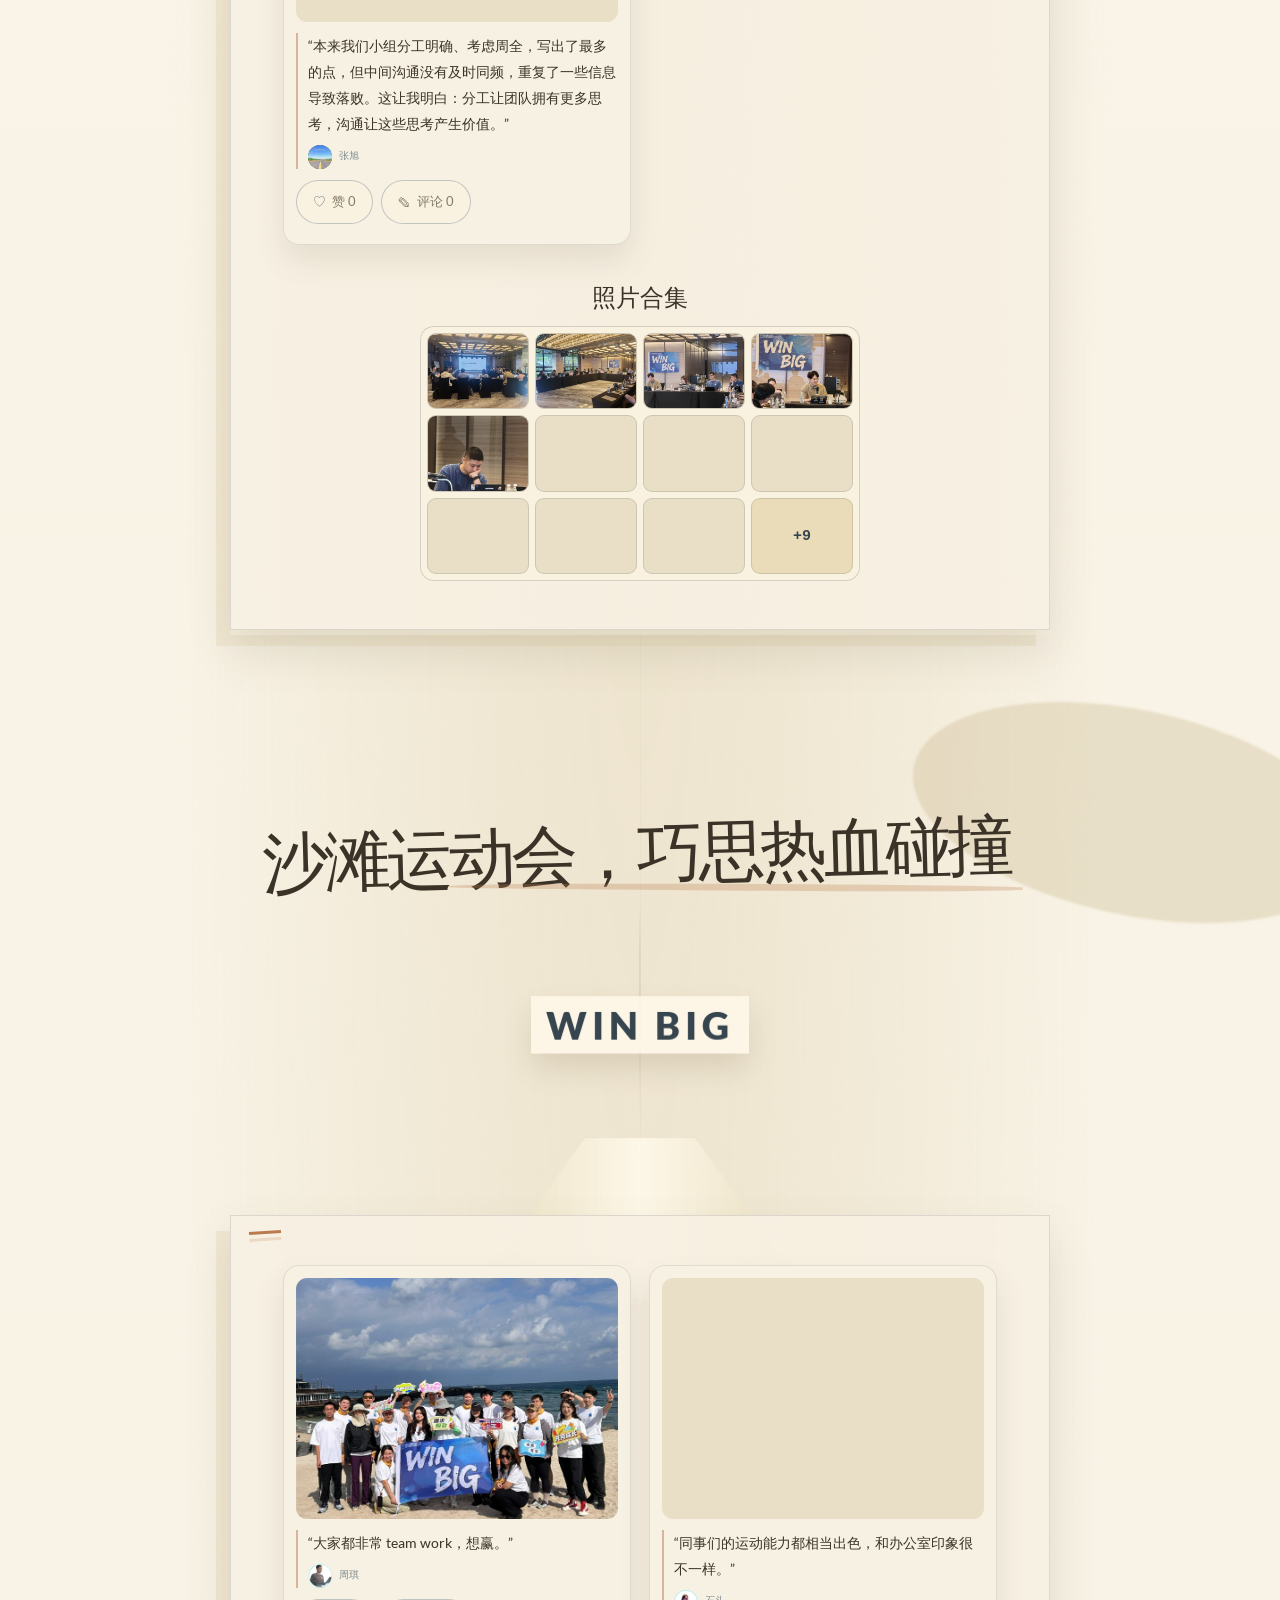
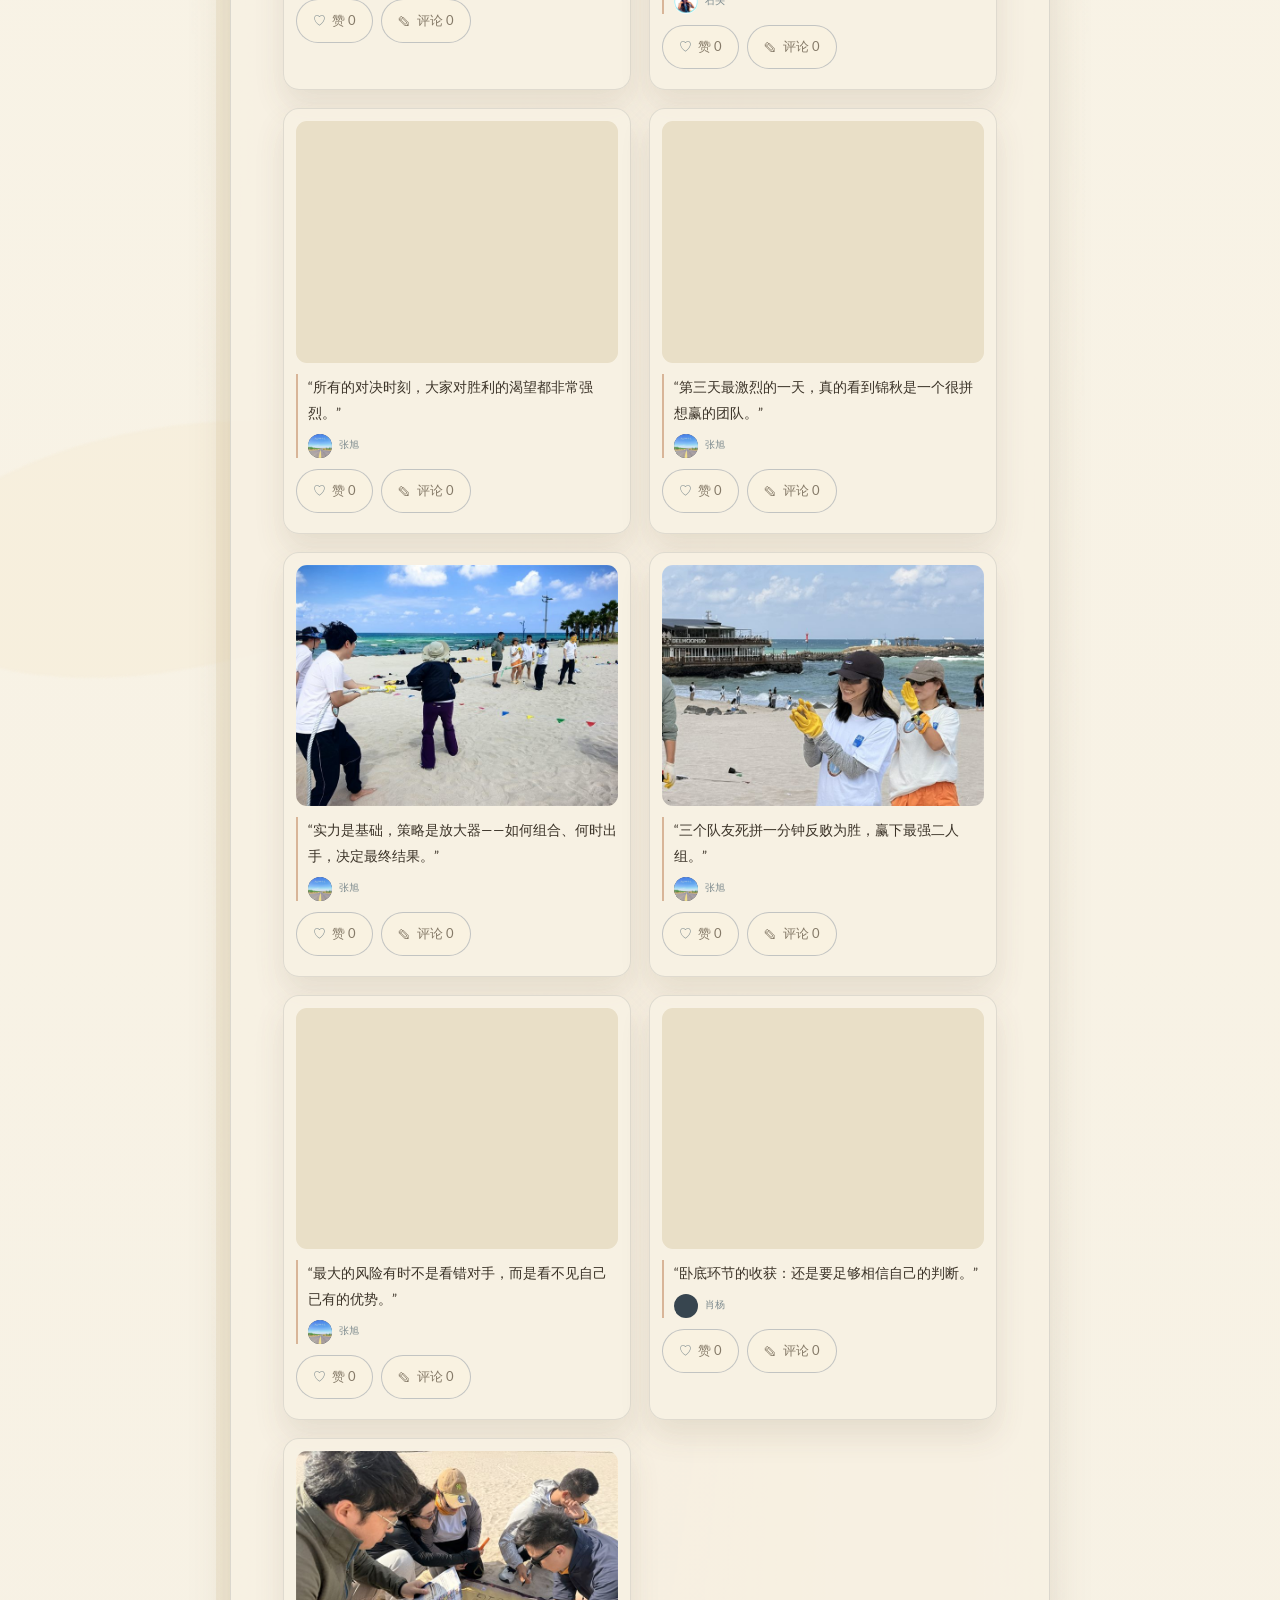
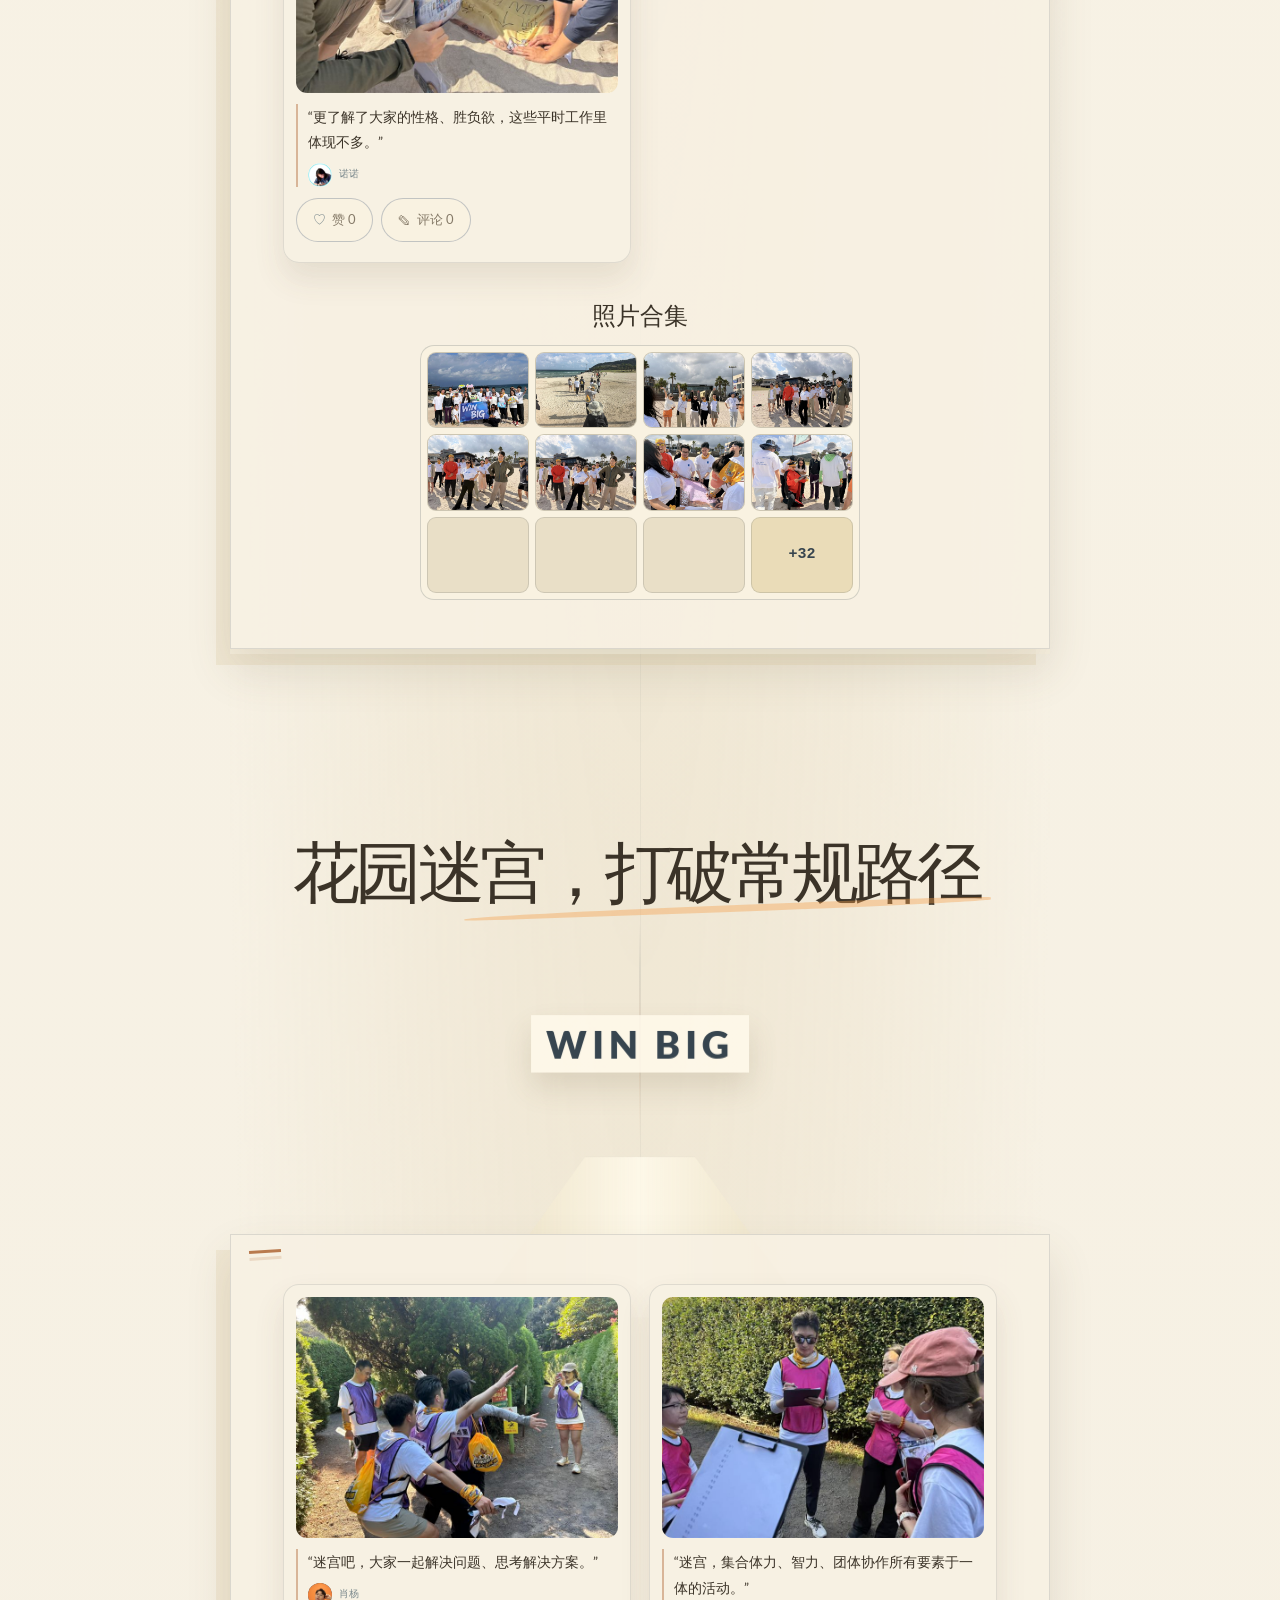
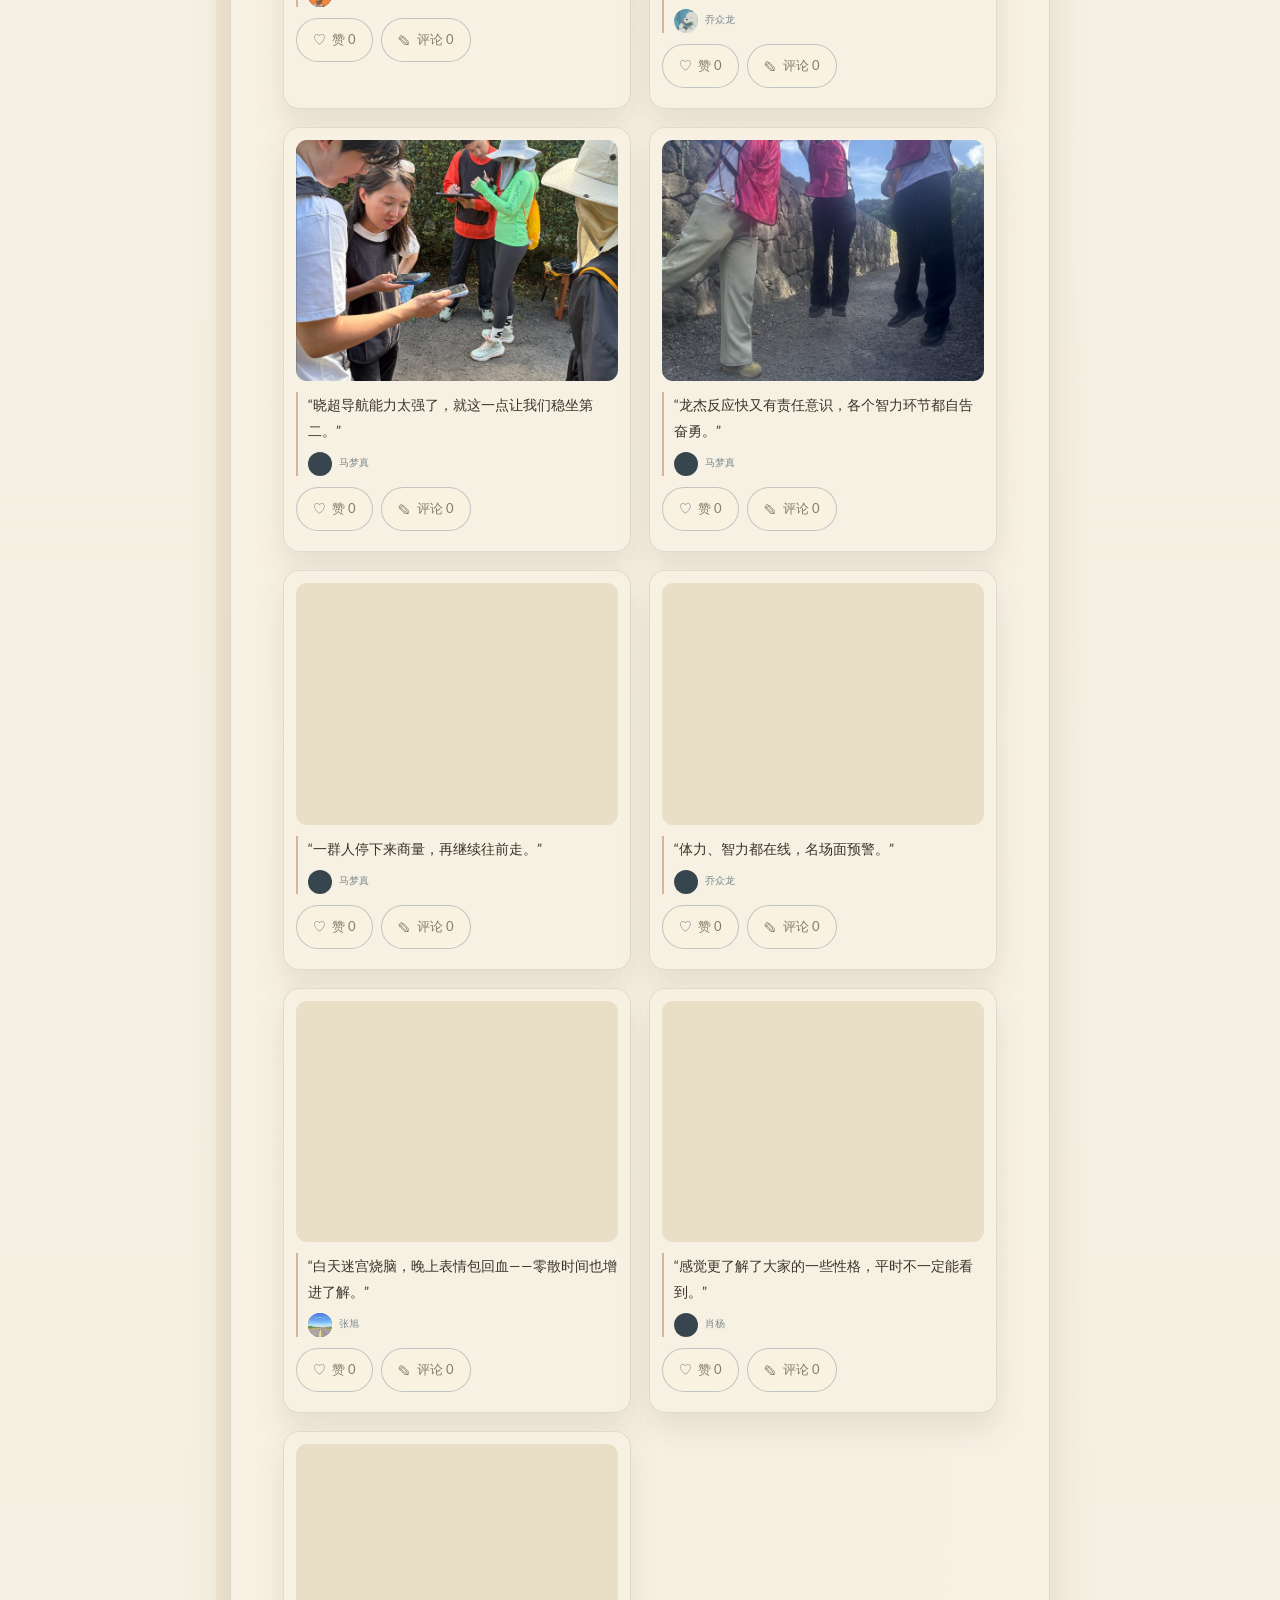
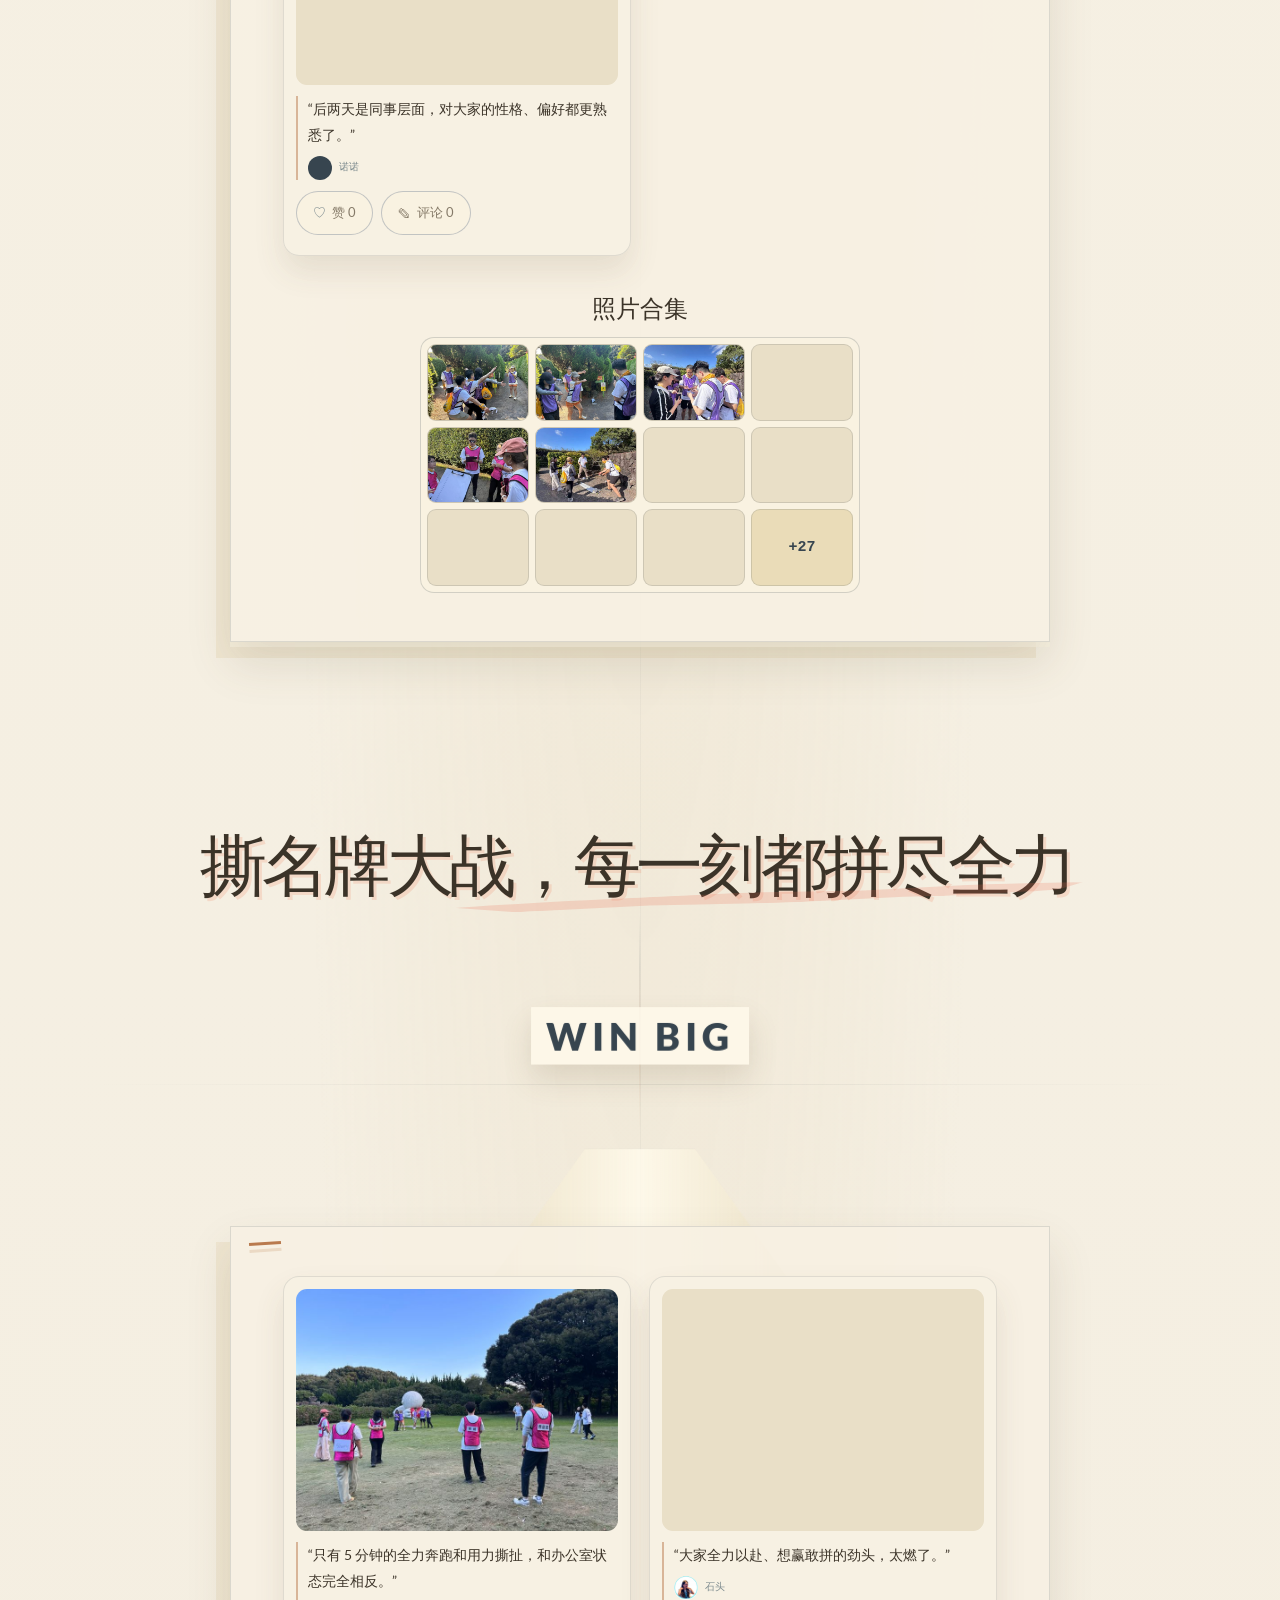
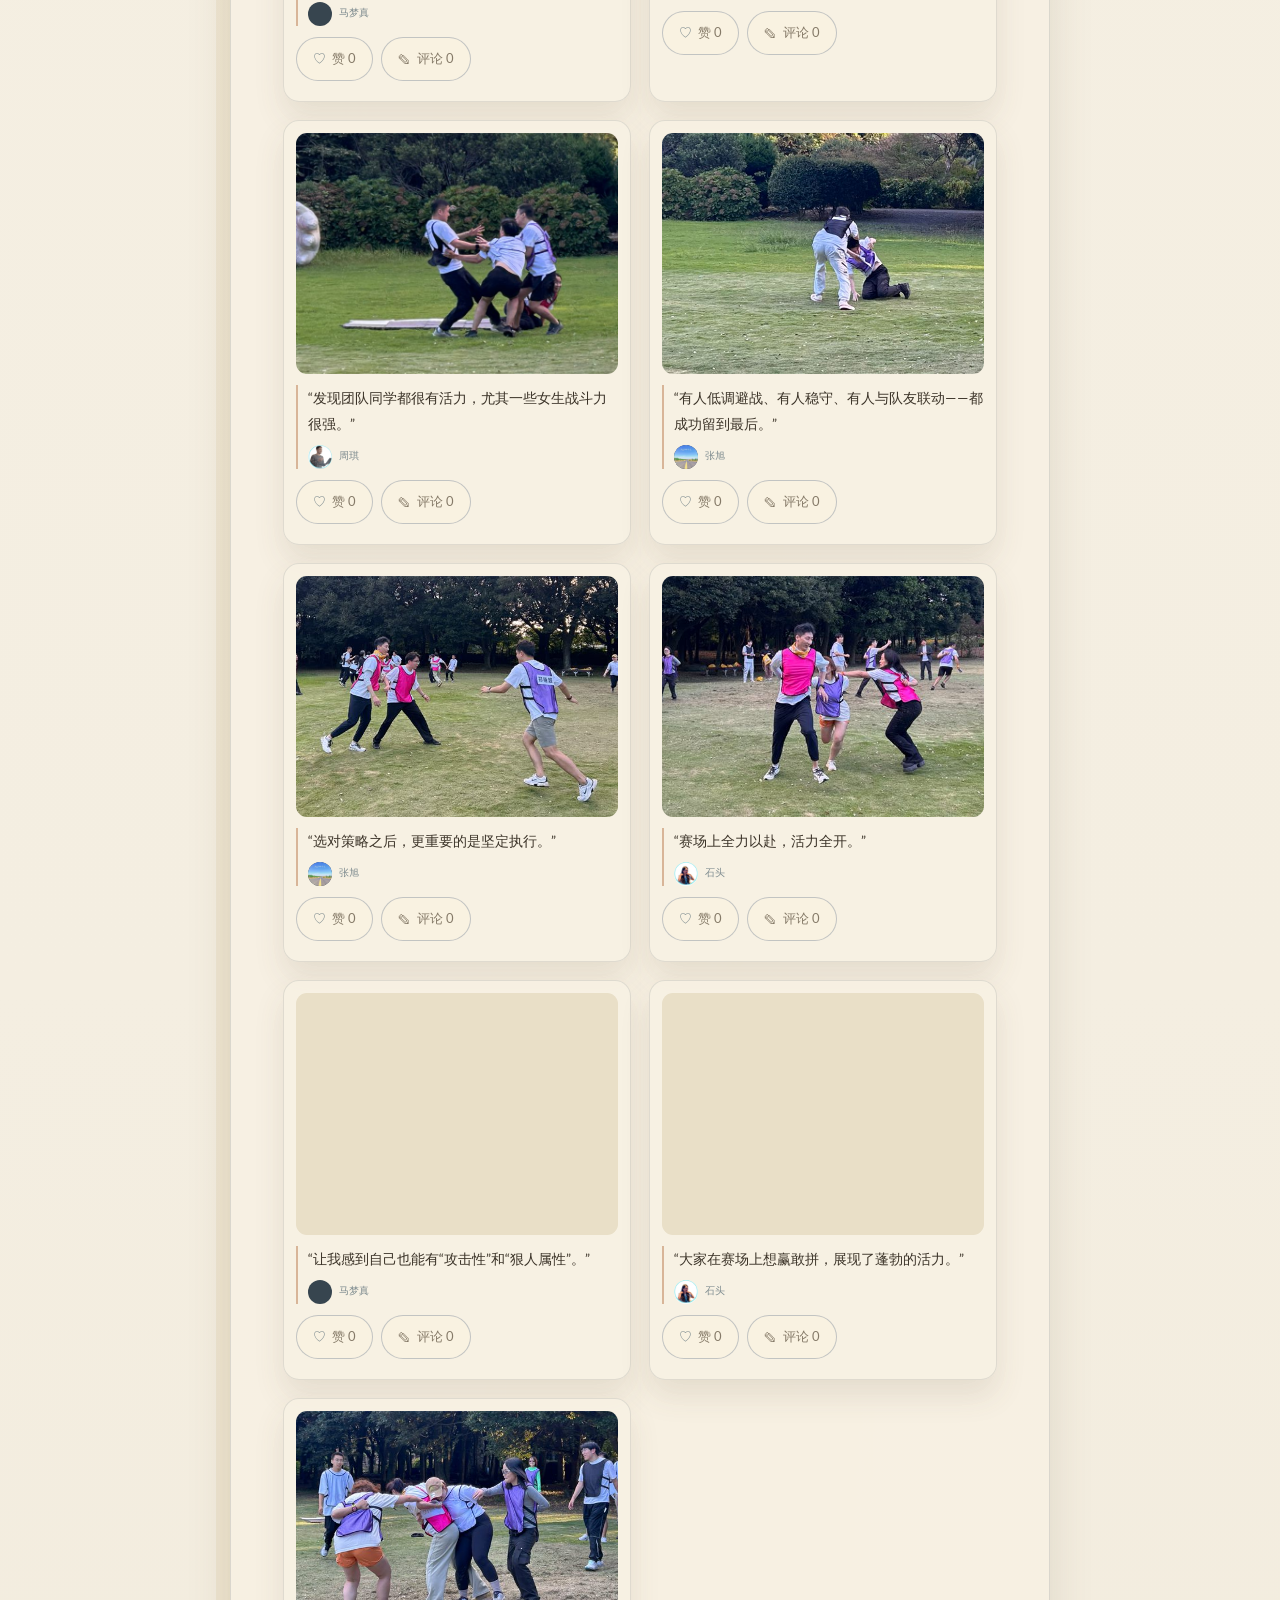
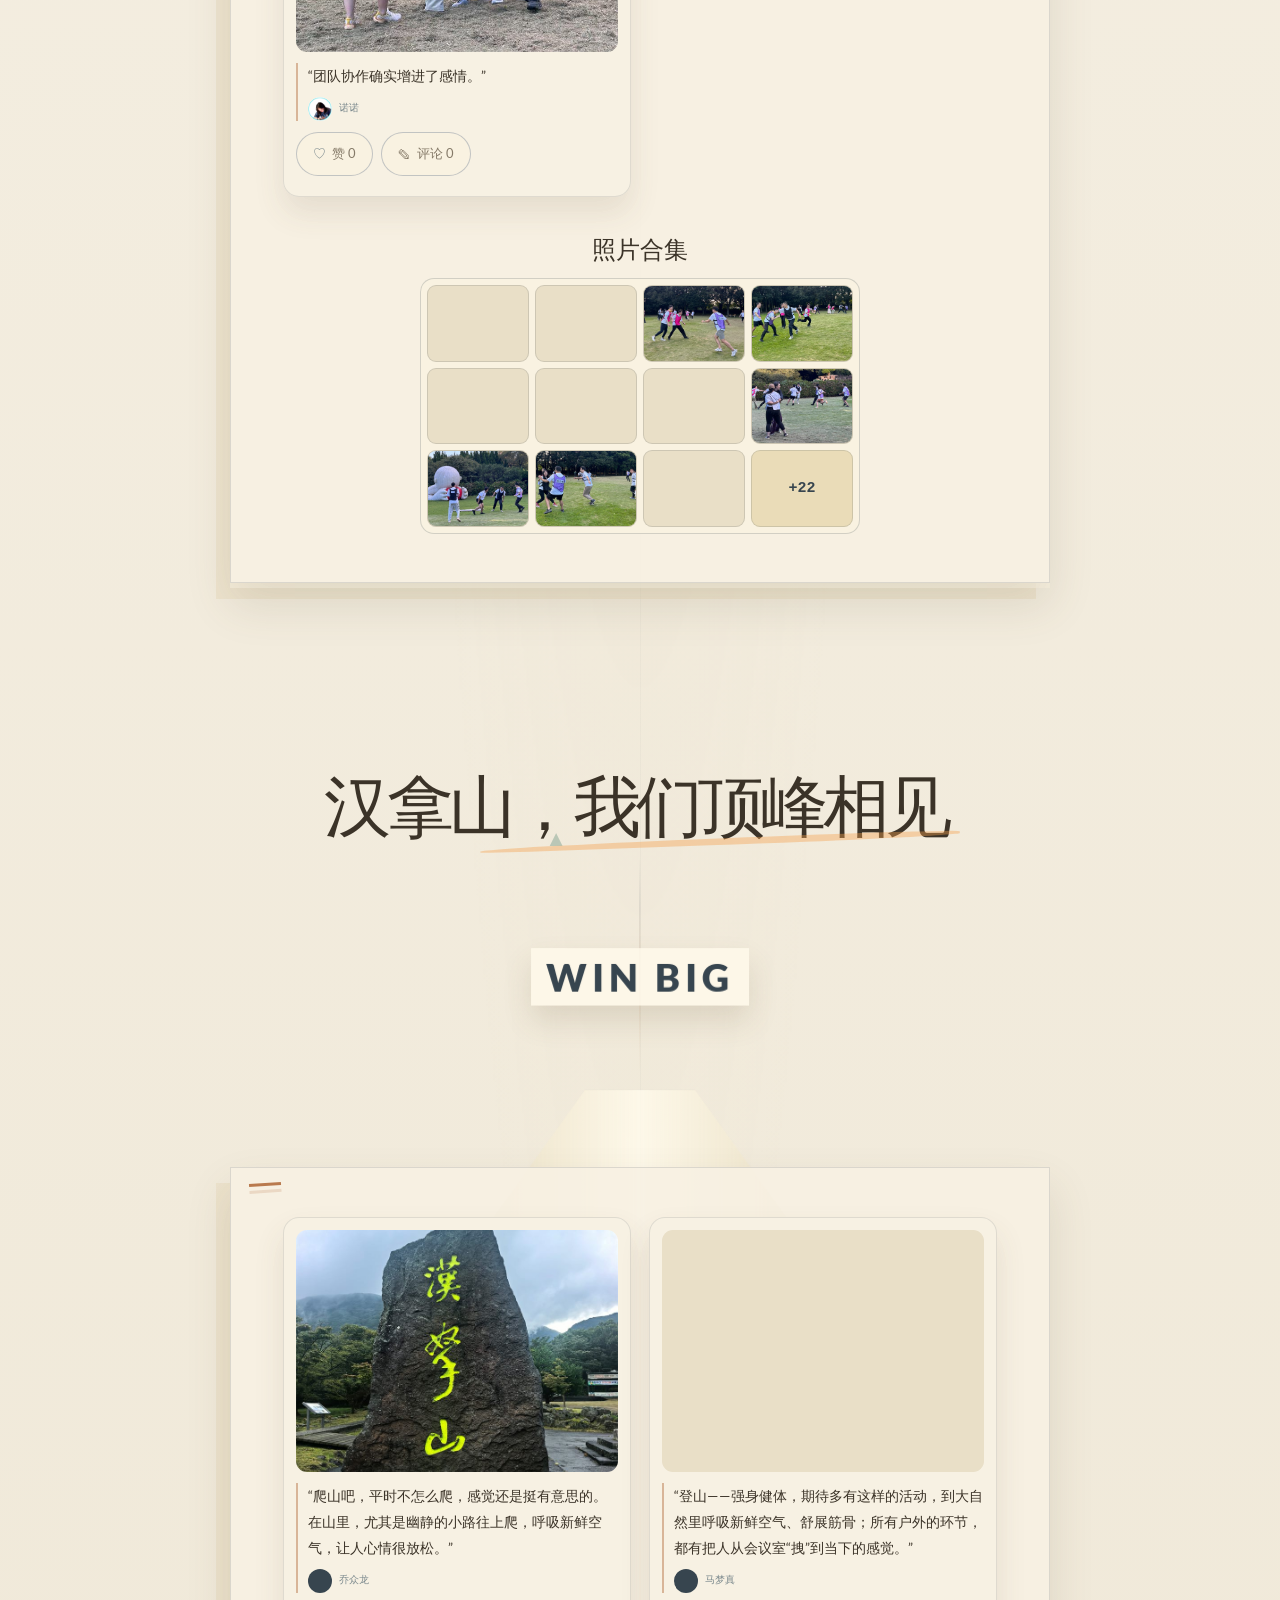
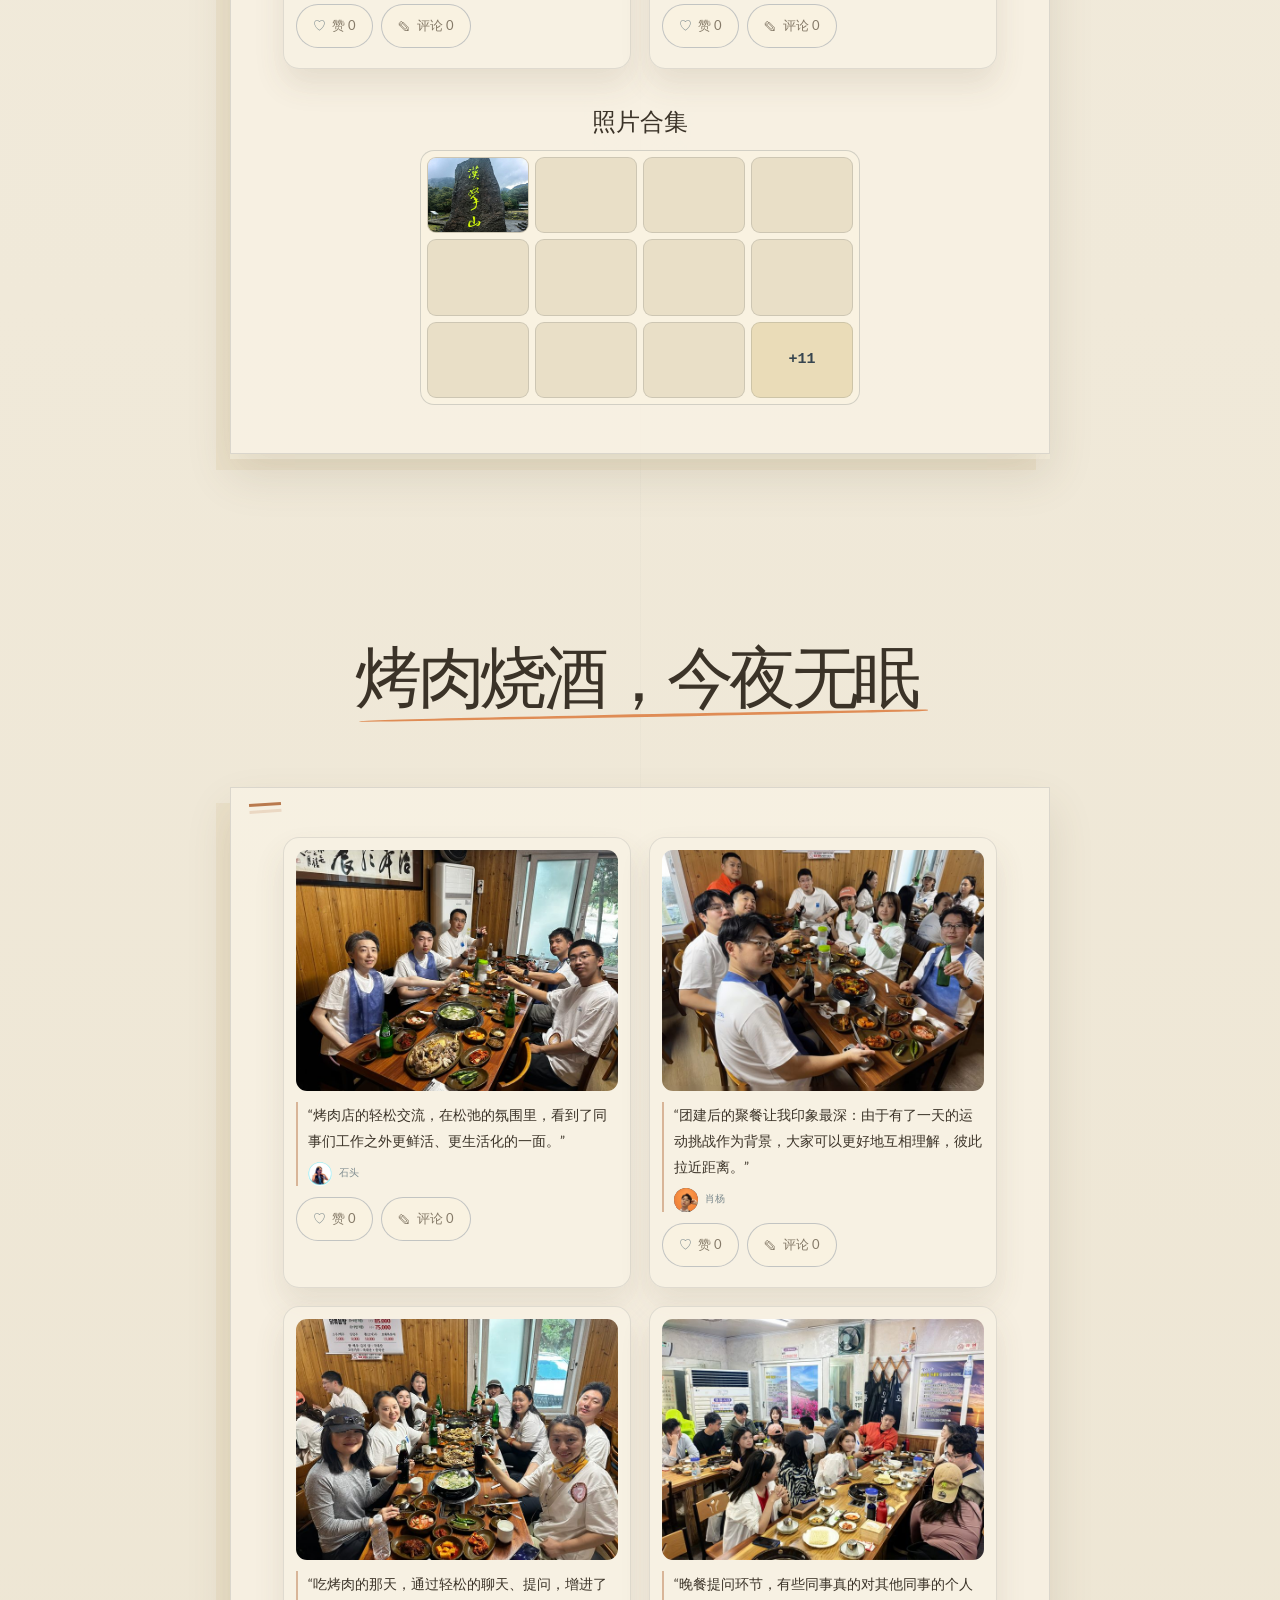
==== commit ab82f2c5: "Move name-tag section after the maze and retitle it" ====
--- a/index.html
+++ b/index.html
@@ -40,8 +40,8 @@
     <a href="#video-area">视频</a>
     <a href="#station-meeting-road">共创</a>
     <a href="#station-beach-road">沙滩</a>
+    <a href="#station-maze-road">迷宫</a>
     <a href="#station-tag-road">撕名牌</a>
-    <a href="#station-maze-road">迷宫</a>
     <a href="#station-mountain-road">汉拿山</a>
     <a href="#station-food-road">烤肉</a>
     <a href="#station-suggestions">下一站</a>
--- a/styles.css
+++ b/styles.css
@@ -110,12 +110,12 @@
   .road-surface { width: 32%; }
   .road-wordmark { padding: 7px 9px; font-size: 18px; }
   .photo-dialog { width: calc(100vw - 24px); max-height: 92svh; }
-  .photo-dialog-inner { max-height: 92svh; padding: 35px 15px 28px; }
+  .photo-dialog-inner { max-height: 92svh; padding: 64px 15px 28px; }
   .photo-dialog h2 { font-size: 40px; }
   .photo-dialog-grid { grid-template-columns: repeat(2, minmax(0, 1fr)); gap: 7px; }
   .photo-dialog-close { top: 12px; right: 13px; }
   .photo-lightbox { width: calc(100vw - 16px); max-height: 94svh; }
-  .photo-lightbox-inner { max-height: 94svh; padding: 29px 12px 22px; }
+  .photo-lightbox-inner { max-height: 94svh; padding: 64px 12px 22px; }
   .photo-lightbox-close { top: 9px; right: 9px; }
   .photo-lightbox h2 { margin-bottom: 13px; font-size: 34px; }
   .photo-lightbox-figure img { max-height: 62svh; border-radius: 9px; }
@@ -131,6 +131,8 @@
 @media (prefers-reduced-motion: reduce) {
   html { scroll-behavior: auto; }
   *, *::before, *::after { transition: none !important; }
+  /* 关掉加载转圈，只留静态圆环。 */
+  .variety-photo.is-loading::after, .road-thumb.is-loading::after, .archive-photo.is-loading::after, .photo-lightbox-figure.is-loading::after { animation: none; border-top-color: rgba(185,122,78,.5); }
   .route-stage { perspective: none; }
   .activity-panel, .road-heading, .road-world { transform: none !important; }
   .road-wordmark { transform: translate(-50%, -50%) !important; }
@@ -247,8 +249,21 @@
 .road-thumbs { display: grid; grid-template-columns: repeat(4, minmax(0, 1fr)); gap: 6px; width: min(440px, 100%); margin: 0 auto; padding: 6px; border: 1px solid var(--line); border-radius: 14px; background: rgba(248,241,227,.9); }
 .road-thumb, .road-thumb-more { position: relative; display: block; width: 100%; aspect-ratio: 4 / 3; padding: 0; overflow: hidden; border: 1px solid rgba(55,69,79,.16); border-radius: 9px; background: #e9dfc7; transition: transform .22s ease, box-shadow .22s ease, z-index 0s; }
 .road-thumb img { display: block; width: 100%; height: 100%; object-fit: cover; transition: transform .22s ease; }
-/* 未加载完的图就是一块纸色，本身就是占位，不再加呼吸动画
-   —— 整页有 200 多张图同时挂着加载态，动画是白跑的。 */
+/* 图片没加载完之前给个转圈，不然一整墙纸色方块看起来像坏了。
+   只用 transform 动画，且只在还没加载出来时挂着。 */
+@keyframes photo-loading-spin { to { transform: rotate(1turn); } }
+.variety-photo.is-loading, .road-thumb.is-loading, .archive-photo.is-loading, .photo-lightbox-figure.is-loading { position: relative; }
+.variety-photo.is-loading::after, .road-thumb.is-loading::after, .archive-photo.is-loading::after, .photo-lightbox-figure.is-loading::after {
+  position: absolute; top: 50%; left: 50%; width: 22px; height: 22px; margin: -11px 0 0 -11px; content: '';
+  border: 2px solid rgba(55,69,79,.16); border-top-color: var(--cyan); border-radius: 50%;
+  animation: photo-loading-spin .8s linear infinite;
+}
+.road-thumb.is-loading::after { width: 15px; height: 15px; margin: -8px 0 0 -8px; }
+/* 放大图没有固定宽高比，没加载出来时框高几乎为 0，转圈会贴在顶上；
+   给个临时高度，图出来之后就撤掉。 */
+.photo-lightbox-figure.is-loading { min-height: min(46svh, 440px); }
+
+/* 破图时在框里直接说明，不要留一块空白。 */
 .variety-photo.has-broken-image::after, .road-thumb.has-broken-image::after, .archive-photo.has-broken-image::after {
   position: absolute; inset: 0; display: grid; place-items: center; padding: 8px;
   content: '照片没加载出来'; color: var(--muted); font-size: 12px; text-align: center;
